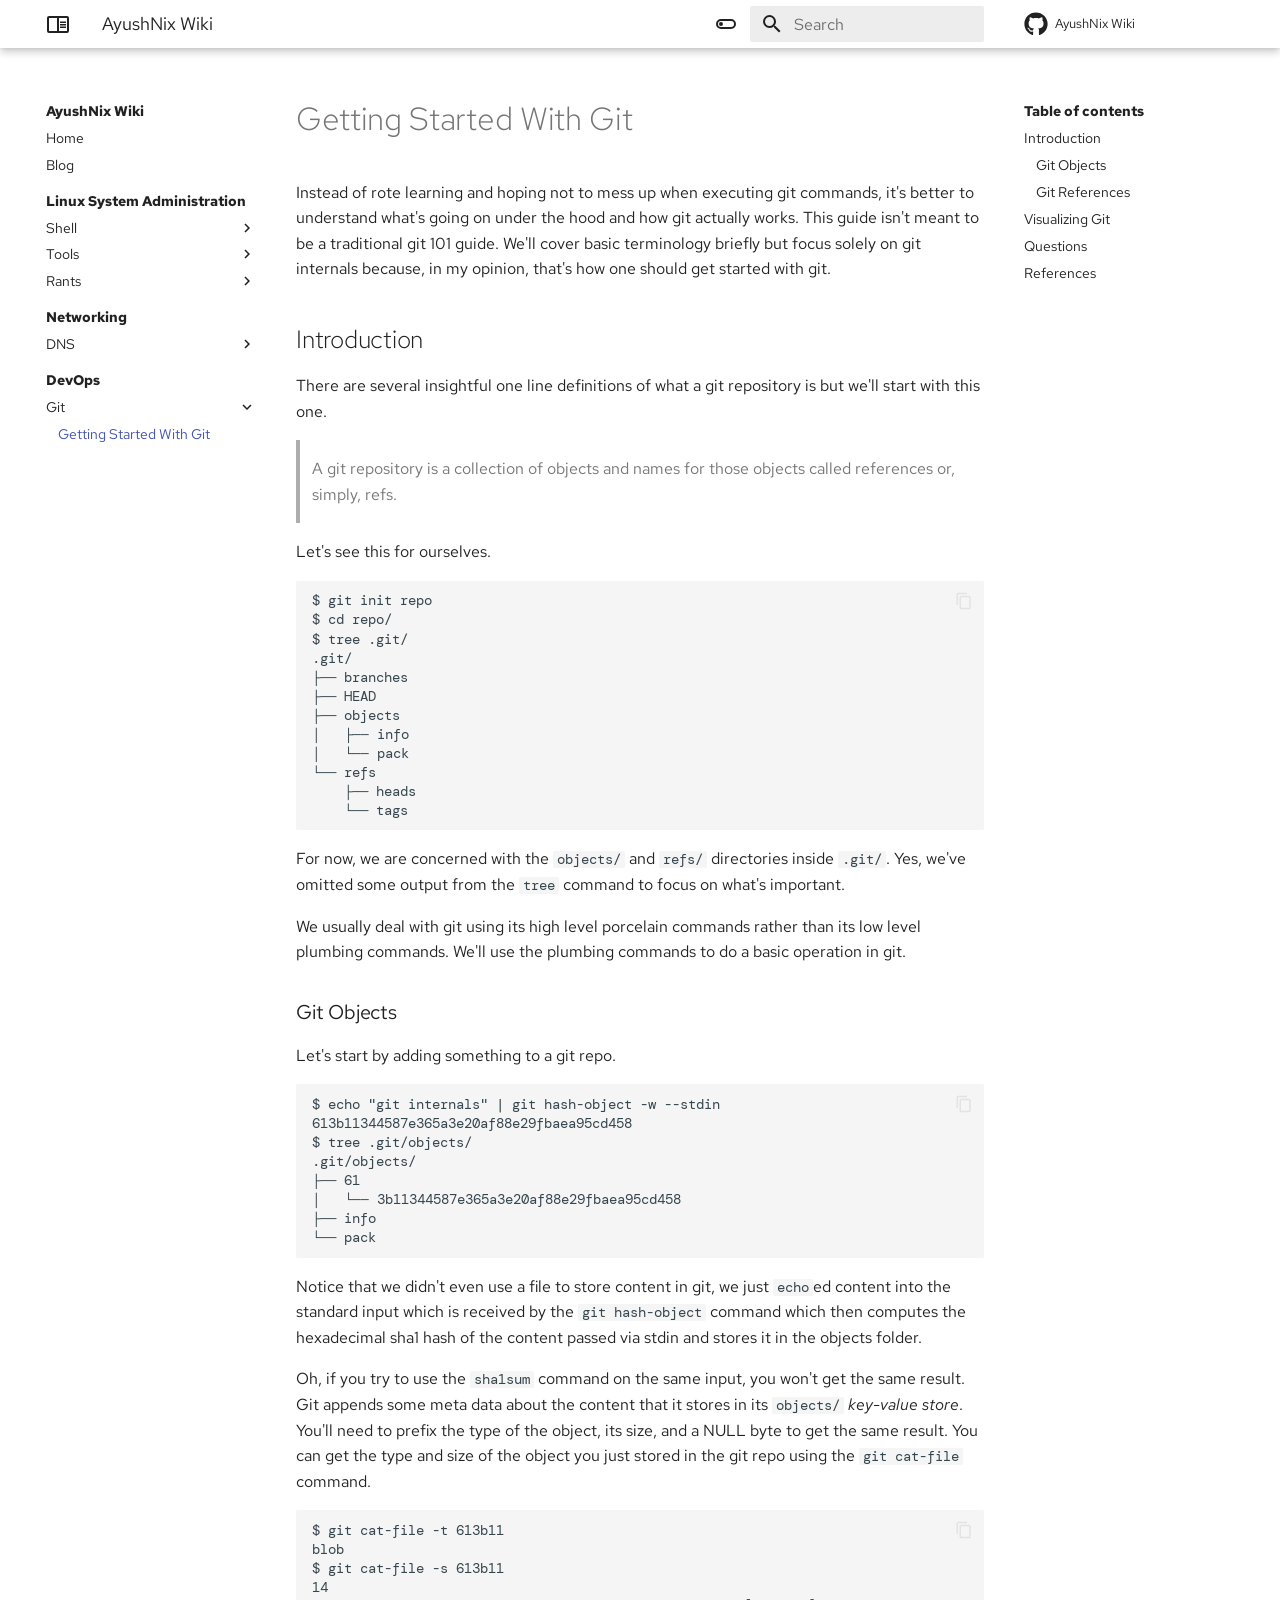
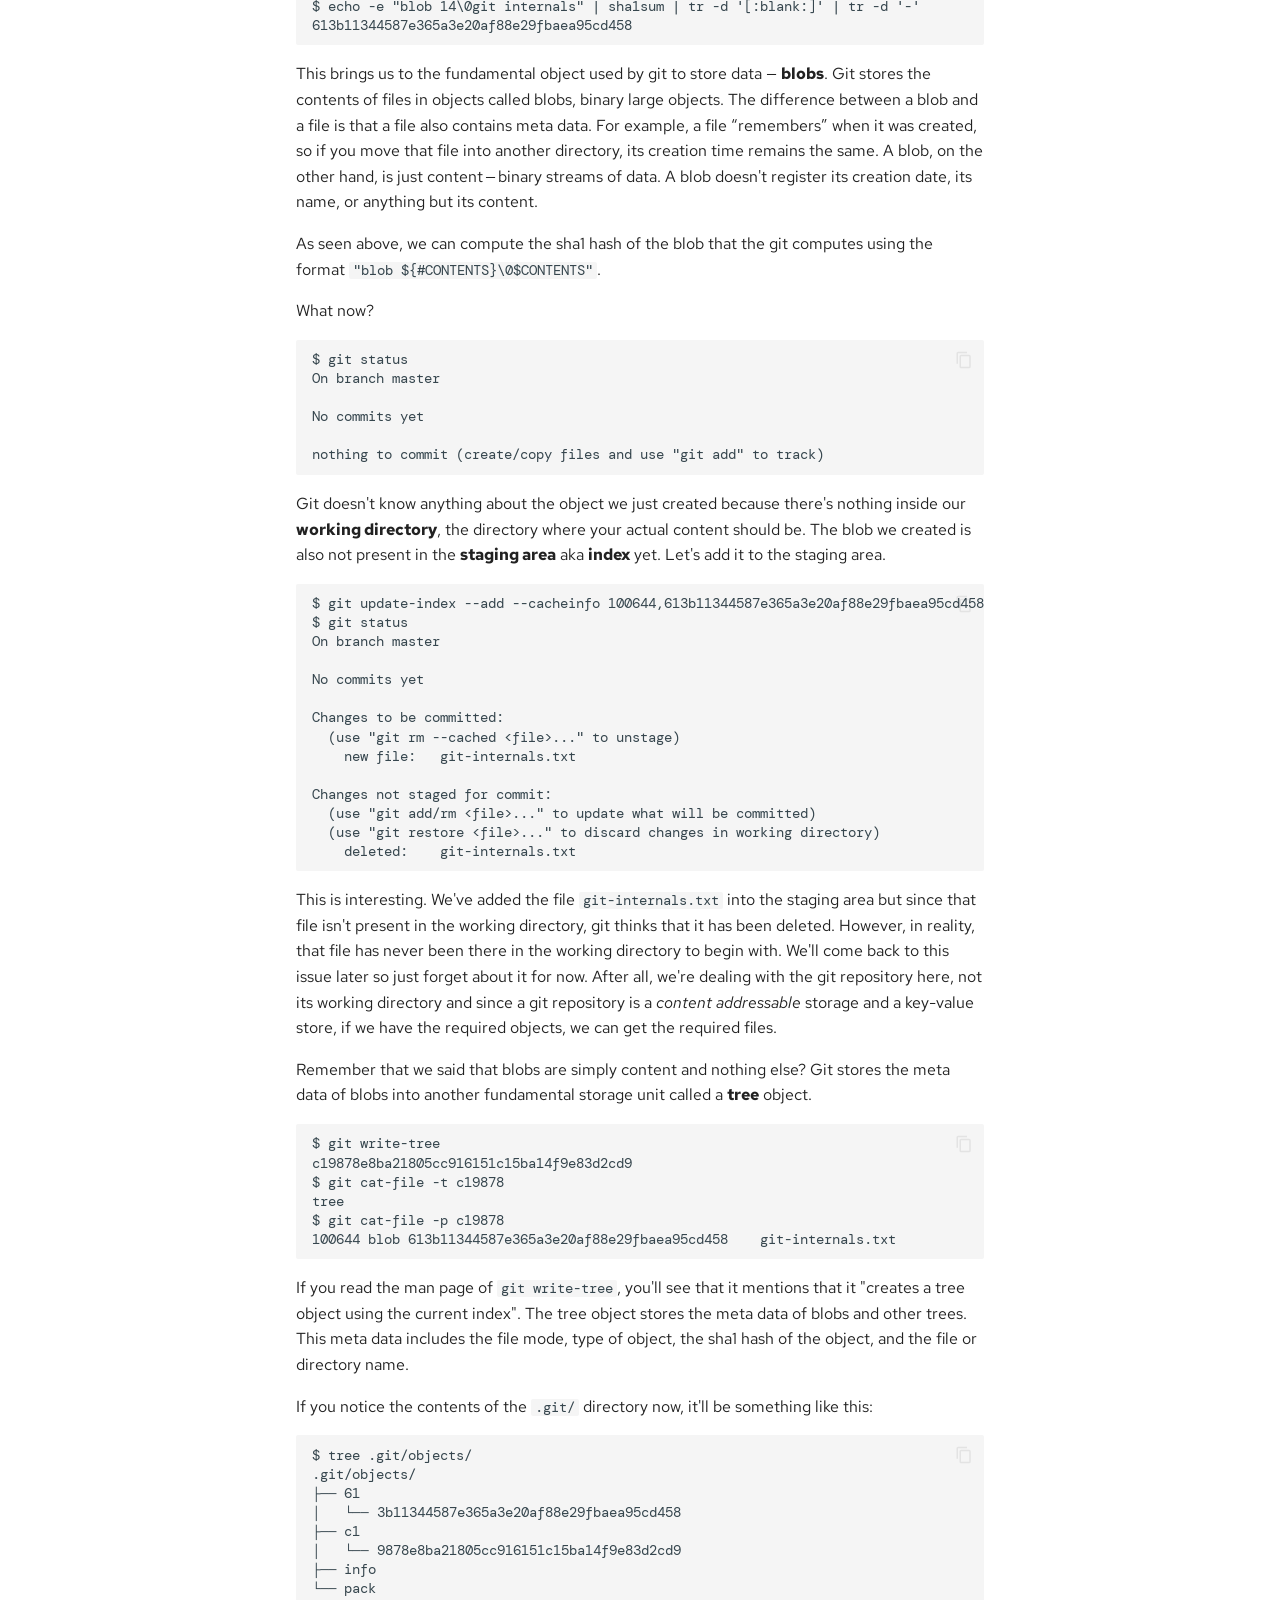
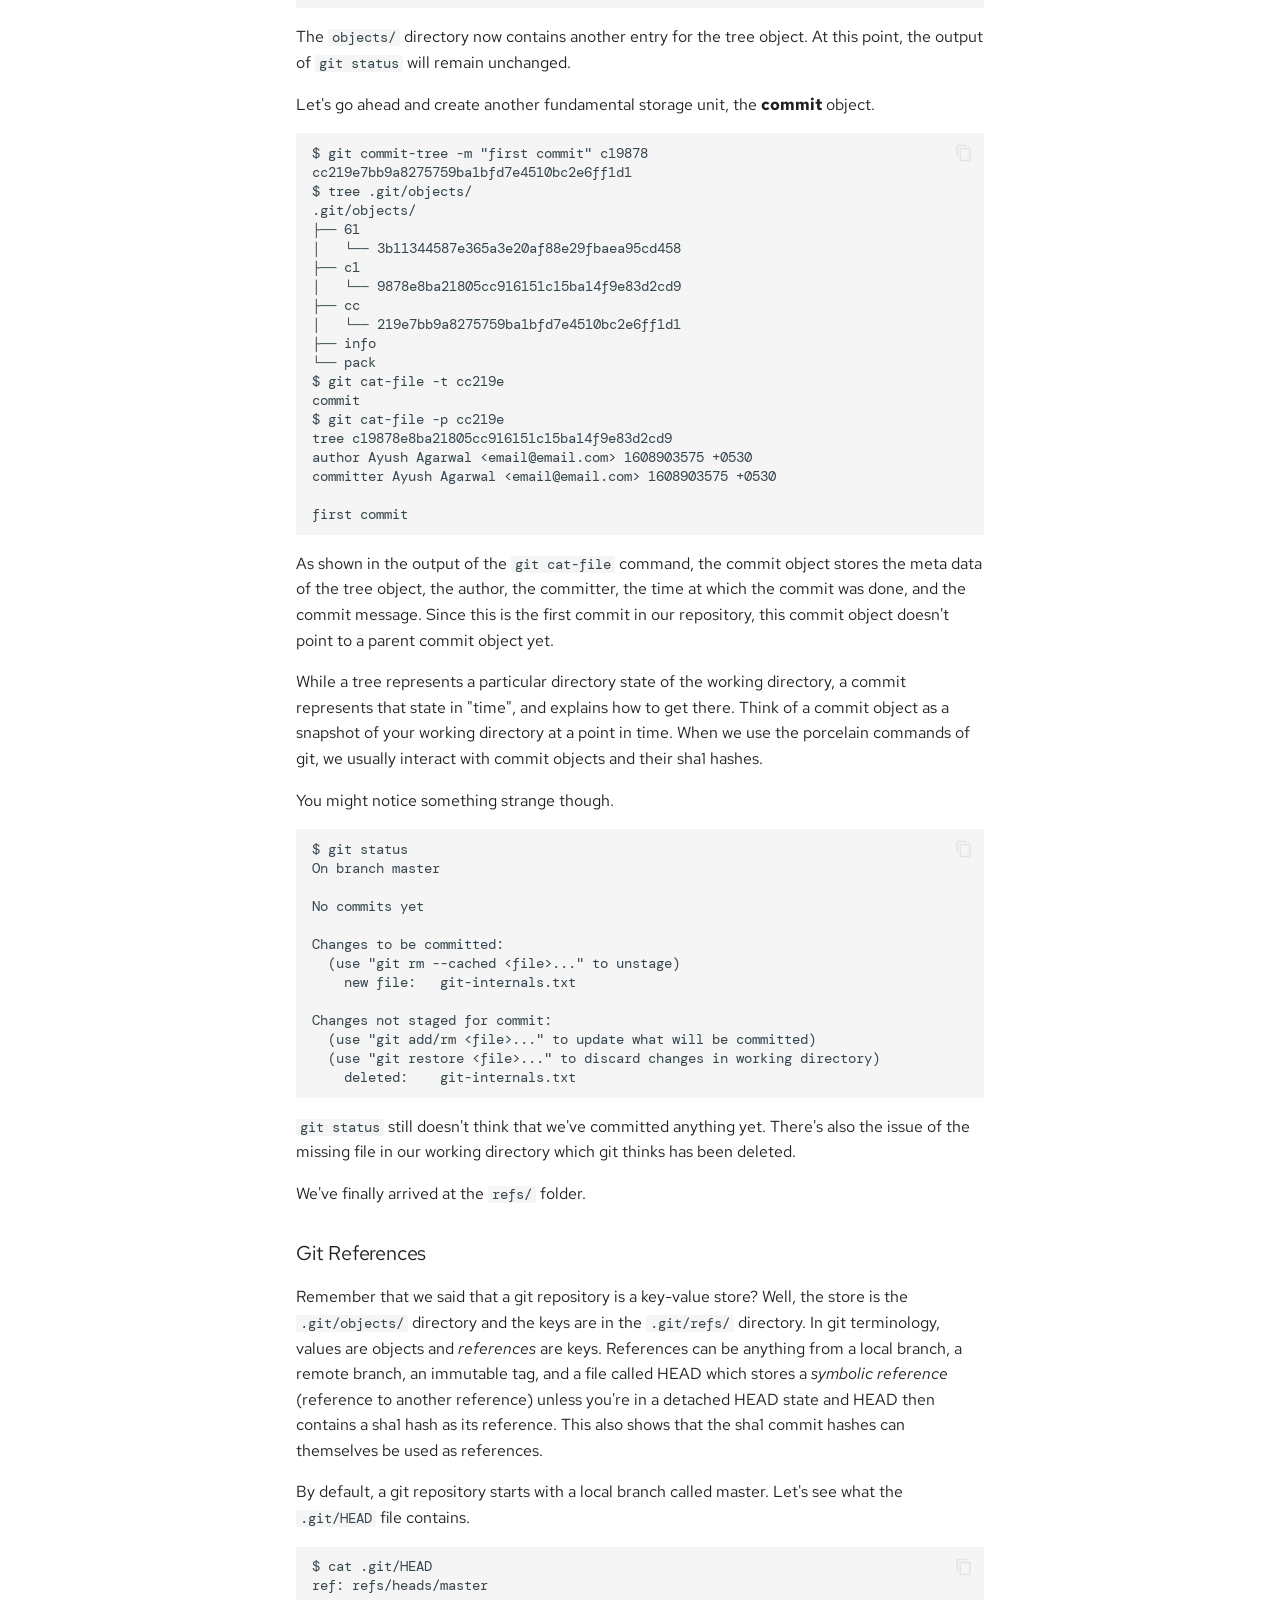
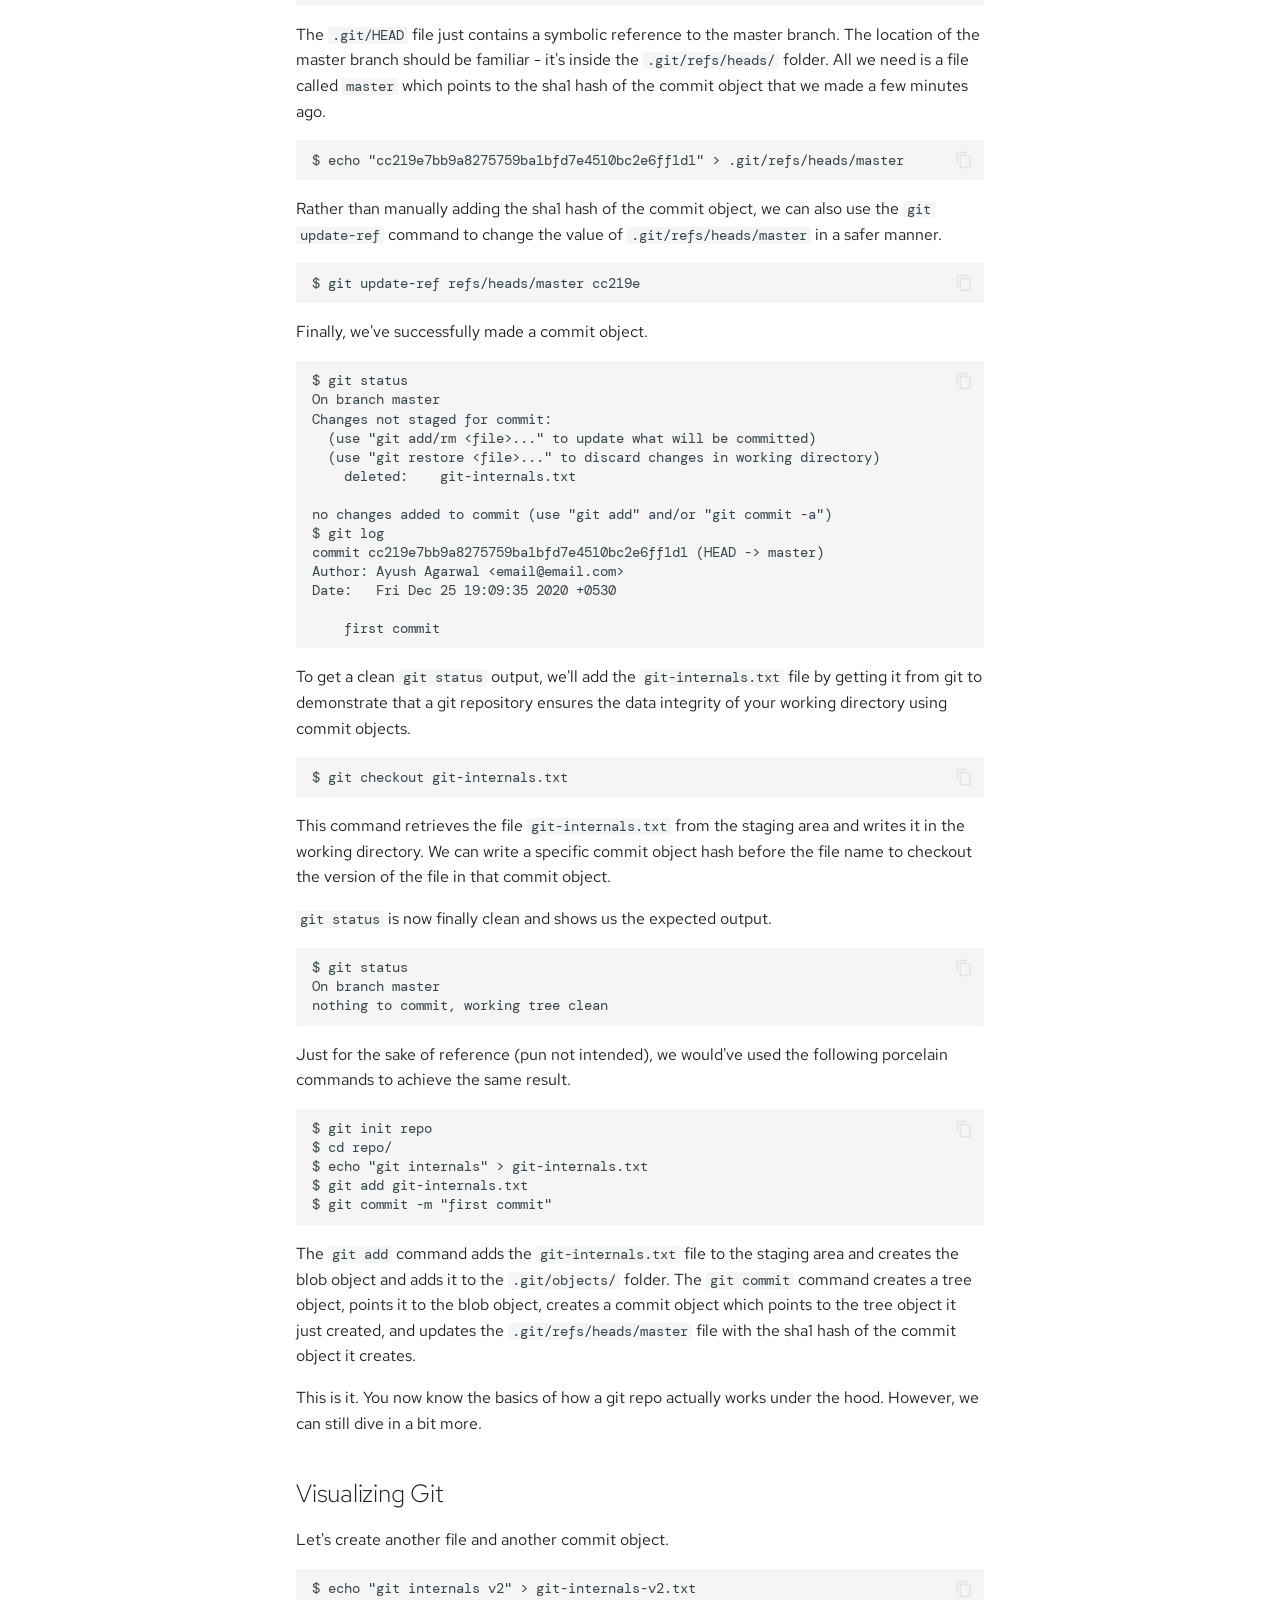
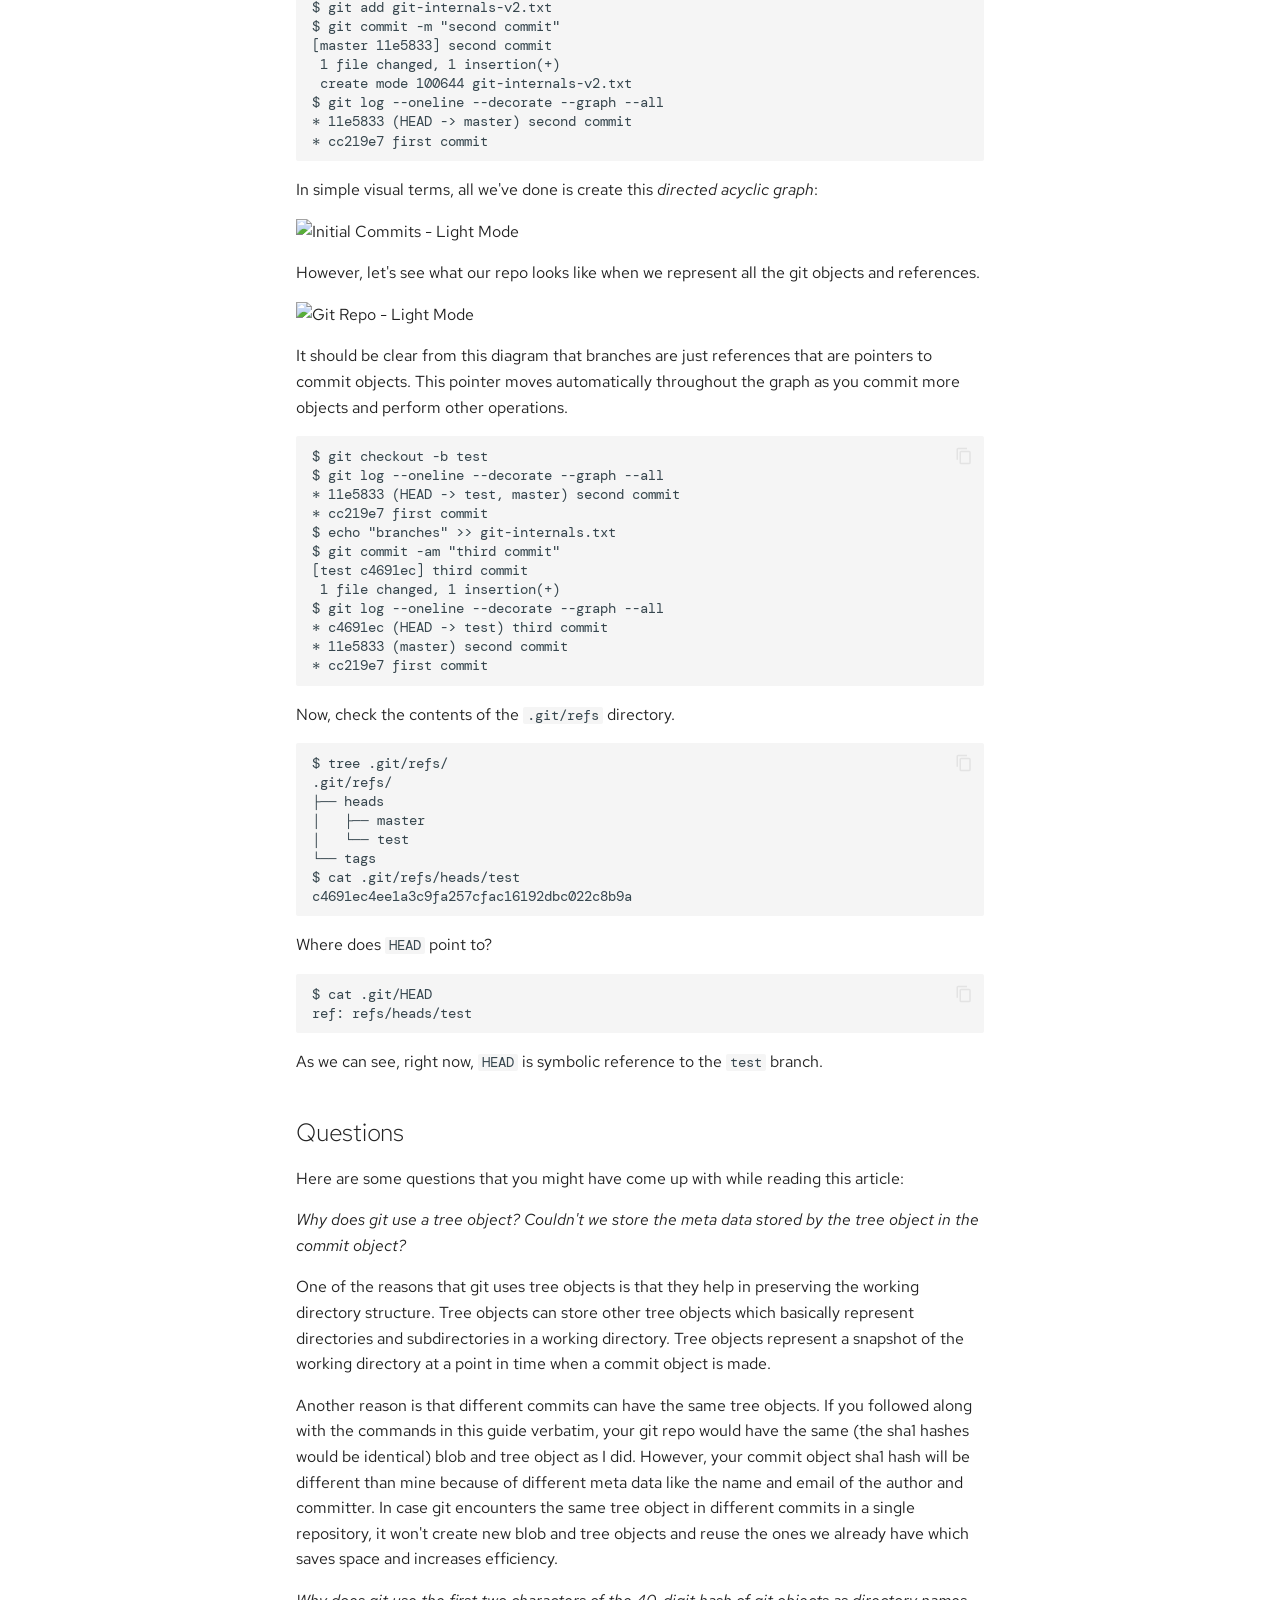
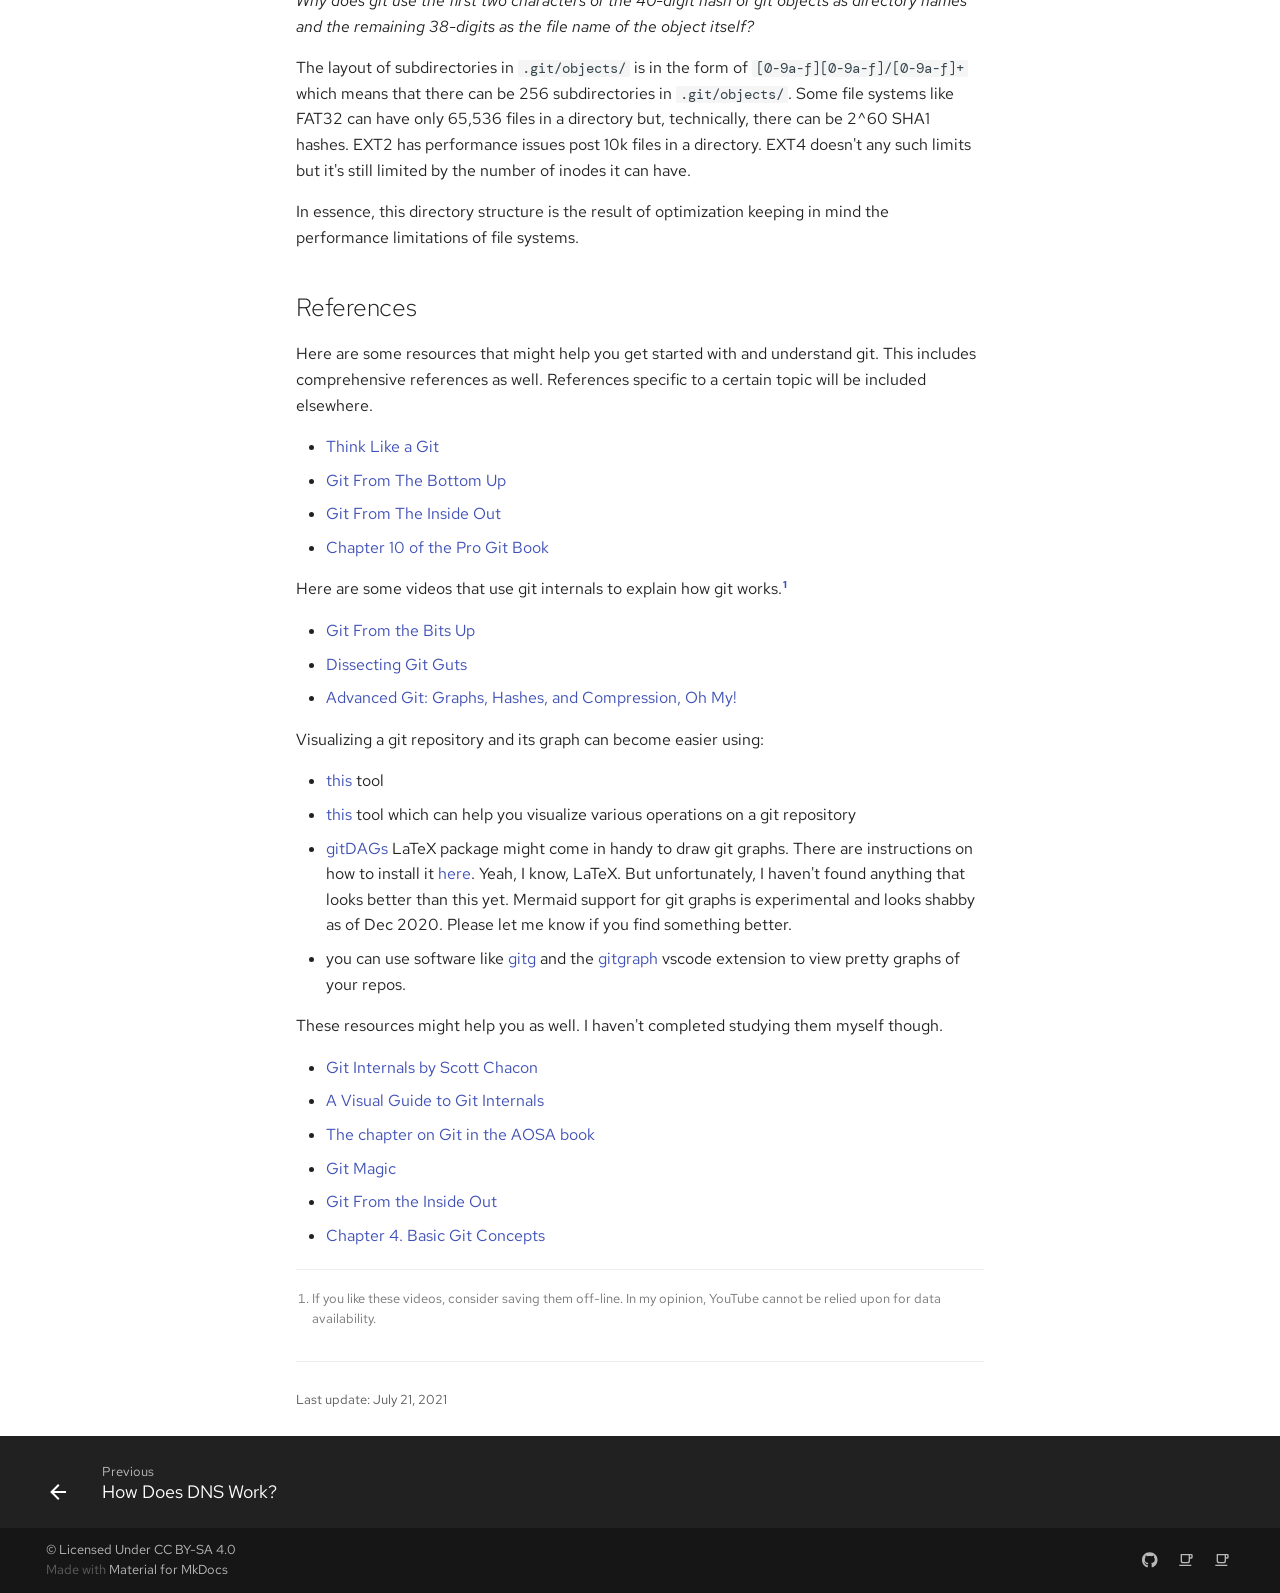
==== devops/git/getting-started-with-git/index.html @ 5f62cef4 "Deployed 8c1492b with MkDocs version: 1.2.2" ====
<!doctype html>
<html lang="en" class="no-js">
  <head>
    
      <meta charset="utf-8">
      <meta name="viewport" content="width=device-width,initial-scale=1">
      
        <meta name="description" content="Personal Wiki of Ayush Agarwal">
      
      
      
        <meta name="author" content="Ayush Agarwal">
      
      
        <link rel="canonical" href="https://ayushnix.com/wiki/devops/git/getting-started-with-git/">
      
      <link rel="icon" href="../../../images/book-open-outline.svg">
      <meta name="generator" content="mkdocs-1.2.2, mkdocs-material-7.2.4">
    
    
      
        <title>Getting Started With Git - AyushNix Wiki</title>
      
    
    
      <link rel="stylesheet" href="../../../assets/stylesheets/main.f7f47774.min.css">
      
        
        <link rel="stylesheet" href="../../../assets/stylesheets/palette.3f5d1f46.min.css">
        
      
    
    
    
      
        
        <link rel="preconnect" href="https://fonts.gstatic.com" crossorigin>
        <link rel="stylesheet" href="https://fonts.googleapis.com/css?family=Red+Hat+Text:300,400,400i,700%7CDM+Mono&display=fallback">
        <style>:root{--md-text-font-family:"Red Hat Text";--md-code-font-family:"DM Mono"}</style>
      
    
    
    
      <link rel="stylesheet" href="../../../css/dark-light-image.css">
    
    
      


    
    
  </head>
  
  
    
    
      
    
    
    
    
    <body dir="ltr" data-md-color-scheme="default" data-md-color-primary="white" data-md-color-accent="blue">
  
    
    <script>function __prefix(e){return new URL("../../..",location).pathname+"."+e}function __get(e,t=localStorage){return JSON.parse(t.getItem(__prefix(e)))}</script>
    
      <script>var palette=__get("__palette");if(null!==palette&&"object"==typeof palette.color)for(var key in palette.color)document.body.setAttribute("data-md-color-"+key,palette.color[key])</script>
    
    <input class="md-toggle" data-md-toggle="drawer" type="checkbox" id="__drawer" autocomplete="off">
    <input class="md-toggle" data-md-toggle="search" type="checkbox" id="__search" autocomplete="off">
    <label class="md-overlay" for="__drawer"></label>
    <div data-md-component="skip">
      
        
        <a href="#introduction" class="md-skip">
          Skip to content
        </a>
      
    </div>
    <div data-md-component="announce">
      
    </div>
    
      <header class="md-header" data-md-component="header">
  <nav class="md-header__inner md-grid" aria-label="Header">
    <a href="../../.." title="AyushNix Wiki" class="md-header__button md-logo" aria-label="AyushNix Wiki" data-md-component="logo">
      
  
  <svg xmlns="http://www.w3.org/2000/svg" viewBox="0 0 24 24"><path d="M21 4H3a2 2 0 0 0-2 2v13a2 2 0 0 0 2 2h18a2 2 0 0 0 2-2V6a2 2 0 0 0-2-2M3 19V6h8v13H3m18 0h-8V6h8v13m-7-9.5h6V11h-6V9.5m0 2.5h6v1.5h-6V12m0 2.5h6V16h-6v-1.5z"/></svg>

    </a>
    <label class="md-header__button md-icon" for="__drawer">
      <svg xmlns="http://www.w3.org/2000/svg" viewBox="0 0 24 24"><path d="M3 6h18v2H3V6m0 5h18v2H3v-2m0 5h18v2H3v-2z"/></svg>
    </label>
    <div class="md-header__title" data-md-component="header-title">
      <div class="md-header__ellipsis">
        <div class="md-header__topic">
          <span class="md-ellipsis">
            AyushNix Wiki
          </span>
        </div>
        <div class="md-header__topic" data-md-component="header-topic">
          <span class="md-ellipsis">
            
              Getting Started With Git
            
          </span>
        </div>
      </div>
    </div>
    
      <form class="md-header__option" data-md-component="palette">
        
          
          
          <input class="md-option" data-md-color-media="(prefers-color-scheme: light)" data-md-color-scheme="default" data-md-color-primary="white" data-md-color-accent="blue"  aria-label="Switch to Dark Mode"  type="radio" name="__palette" id="__palette_1">
          
            <label class="md-header__button md-icon" title="Switch to Dark Mode" for="__palette_2" hidden>
              <svg xmlns="http://www.w3.org/2000/svg" viewBox="0 0 24 24"><path d="M7 10a2 2 0 0 1 2 2 2 2 0 0 1-2 2 2 2 0 0 1-2-2 2 2 0 0 1 2-2m10-3a5 5 0 0 1 5 5 5 5 0 0 1-5 5H7a5 5 0 0 1-5-5 5 5 0 0 1 5-5h10M7 9a3 3 0 0 0-3 3 3 3 0 0 0 3 3h10a3 3 0 0 0 3-3 3 3 0 0 0-3-3H7z"/></svg>
            </label>
          
        
          
          
          <input class="md-option" data-md-color-media="(prefers-color-scheme: dark)" data-md-color-scheme="slate" data-md-color-primary="black" data-md-color-accent="blue"  aria-label="Switch to Light Mode"  type="radio" name="__palette" id="__palette_2">
          
            <label class="md-header__button md-icon" title="Switch to Light Mode" for="__palette_1" hidden>
              <svg xmlns="http://www.w3.org/2000/svg" viewBox="0 0 24 24"><path d="M17 7H7a5 5 0 0 0-5 5 5 5 0 0 0 5 5h10a5 5 0 0 0 5-5 5 5 0 0 0-5-5m0 8a3 3 0 0 1-3-3 3 3 0 0 1 3-3 3 3 0 0 1 3 3 3 3 0 0 1-3 3z"/></svg>
            </label>
          
        
      </form>
    
    
    
      <label class="md-header__button md-icon" for="__search">
        <svg xmlns="http://www.w3.org/2000/svg" viewBox="0 0 24 24"><path d="M9.5 3A6.5 6.5 0 0 1 16 9.5c0 1.61-.59 3.09-1.56 4.23l.27.27h.79l5 5-1.5 1.5-5-5v-.79l-.27-.27A6.516 6.516 0 0 1 9.5 16 6.5 6.5 0 0 1 3 9.5 6.5 6.5 0 0 1 9.5 3m0 2C7 5 5 7 5 9.5S7 14 9.5 14 14 12 14 9.5 12 5 9.5 5z"/></svg>
      </label>
      
<div class="md-search" data-md-component="search" role="dialog">
  <label class="md-search__overlay" for="__search"></label>
  <div class="md-search__inner" role="search">
    <form class="md-search__form" name="search">
      <input type="text" class="md-search__input" name="query" aria-label="Search" placeholder="Search" autocapitalize="off" autocorrect="off" autocomplete="off" spellcheck="false" data-md-component="search-query" required>
      <label class="md-search__icon md-icon" for="__search">
        <svg xmlns="http://www.w3.org/2000/svg" viewBox="0 0 24 24"><path d="M9.5 3A6.5 6.5 0 0 1 16 9.5c0 1.61-.59 3.09-1.56 4.23l.27.27h.79l5 5-1.5 1.5-5-5v-.79l-.27-.27A6.516 6.516 0 0 1 9.5 16 6.5 6.5 0 0 1 3 9.5 6.5 6.5 0 0 1 9.5 3m0 2C7 5 5 7 5 9.5S7 14 9.5 14 14 12 14 9.5 12 5 9.5 5z"/></svg>
        <svg xmlns="http://www.w3.org/2000/svg" viewBox="0 0 24 24"><path d="M20 11v2H8l5.5 5.5-1.42 1.42L4.16 12l7.92-7.92L13.5 5.5 8 11h12z"/></svg>
      </label>
      <nav class="md-search__options" aria-label="Search">
        
        <button type="reset" class="md-search__icon md-icon" aria-label="Clear" tabindex="-1">
          <svg xmlns="http://www.w3.org/2000/svg" viewBox="0 0 24 24"><path d="M19 6.41 17.59 5 12 10.59 6.41 5 5 6.41 10.59 12 5 17.59 6.41 19 12 13.41 17.59 19 19 17.59 13.41 12 19 6.41z"/></svg>
        </button>
      </nav>
      
    </form>
    <div class="md-search__output">
      <div class="md-search__scrollwrap" data-md-scrollfix>
        <div class="md-search-result" data-md-component="search-result">
          <div class="md-search-result__meta">
            Initializing search
          </div>
          <ol class="md-search-result__list"></ol>
        </div>
      </div>
    </div>
  </div>
</div>
    
    
      <div class="md-header__source">
        
<a href="https://github.com/ayushnix/wiki" title="Go to repository" class="md-source" data-md-component="source">
  <div class="md-source__icon md-icon">
    
    <svg xmlns="http://www.w3.org/2000/svg" viewBox="0 0 496 512"><path d="M165.9 397.4c0 2-2.3 3.6-5.2 3.6-3.3.3-5.6-1.3-5.6-3.6 0-2 2.3-3.6 5.2-3.6 3-.3 5.6 1.3 5.6 3.6zm-31.1-4.5c-.7 2 1.3 4.3 4.3 4.9 2.6 1 5.6 0 6.2-2s-1.3-4.3-4.3-5.2c-2.6-.7-5.5.3-6.2 2.3zm44.2-1.7c-2.9.7-4.9 2.6-4.6 4.9.3 2 2.9 3.3 5.9 2.6 2.9-.7 4.9-2.6 4.6-4.6-.3-1.9-3-3.2-5.9-2.9zM244.8 8C106.1 8 0 113.3 0 252c0 110.9 69.8 205.8 169.5 239.2 12.8 2.3 17.3-5.6 17.3-12.1 0-6.2-.3-40.4-.3-61.4 0 0-70 15-84.7-29.8 0 0-11.4-29.1-27.8-36.6 0 0-22.9-15.7 1.6-15.4 0 0 24.9 2 38.6 25.8 21.9 38.6 58.6 27.5 72.9 20.9 2.3-16 8.8-27.1 16-33.7-55.9-6.2-112.3-14.3-112.3-110.5 0-27.5 7.6-41.3 23.6-58.9-2.6-6.5-11.1-33.3 2.6-67.9 20.9-6.5 69 27 69 27 20-5.6 41.5-8.5 62.8-8.5s42.8 2.9 62.8 8.5c0 0 48.1-33.6 69-27 13.7 34.7 5.2 61.4 2.6 67.9 16 17.7 25.8 31.5 25.8 58.9 0 96.5-58.9 104.2-114.8 110.5 9.2 7.9 17 22.9 17 46.4 0 33.7-.3 75.4-.3 83.6 0 6.5 4.6 14.4 17.3 12.1C428.2 457.8 496 362.9 496 252 496 113.3 383.5 8 244.8 8zM97.2 352.9c-1.3 1-1 3.3.7 5.2 1.6 1.6 3.9 2.3 5.2 1 1.3-1 1-3.3-.7-5.2-1.6-1.6-3.9-2.3-5.2-1zm-10.8-8.1c-.7 1.3.3 2.9 2.3 3.9 1.6 1 3.6.7 4.3-.7.7-1.3-.3-2.9-2.3-3.9-2-.6-3.6-.3-4.3.7zm32.4 35.6c-1.6 1.3-1 4.3 1.3 6.2 2.3 2.3 5.2 2.6 6.5 1 1.3-1.3.7-4.3-1.3-6.2-2.2-2.3-5.2-2.6-6.5-1zm-11.4-14.7c-1.6 1-1.6 3.6 0 5.9 1.6 2.3 4.3 3.3 5.6 2.3 1.6-1.3 1.6-3.9 0-6.2-1.4-2.3-4-3.3-5.6-2z"/></svg>
  </div>
  <div class="md-source__repository">
    AyushNix Wiki
  </div>
</a>
      </div>
    
  </nav>
</header>
    
    <div class="md-container" data-md-component="container">
      
      
        
      
      <main class="md-main" data-md-component="main">
        <div class="md-main__inner md-grid">
          
            
              
              <div class="md-sidebar md-sidebar--primary" data-md-component="sidebar" data-md-type="navigation" >
                <div class="md-sidebar__scrollwrap">
                  <div class="md-sidebar__inner">
                    


<nav class="md-nav md-nav--primary" aria-label="Navigation" data-md-level="0">
  <label class="md-nav__title" for="__drawer">
    <a href="../../.." title="AyushNix Wiki" class="md-nav__button md-logo" aria-label="AyushNix Wiki" data-md-component="logo">
      
  
  <svg xmlns="http://www.w3.org/2000/svg" viewBox="0 0 24 24"><path d="M21 4H3a2 2 0 0 0-2 2v13a2 2 0 0 0 2 2h18a2 2 0 0 0 2-2V6a2 2 0 0 0-2-2M3 19V6h8v13H3m18 0h-8V6h8v13m-7-9.5h6V11h-6V9.5m0 2.5h6v1.5h-6V12m0 2.5h6V16h-6v-1.5z"/></svg>

    </a>
    AyushNix Wiki
  </label>
  
    <div class="md-nav__source">
      
<a href="https://github.com/ayushnix/wiki" title="Go to repository" class="md-source" data-md-component="source">
  <div class="md-source__icon md-icon">
    
    <svg xmlns="http://www.w3.org/2000/svg" viewBox="0 0 496 512"><path d="M165.9 397.4c0 2-2.3 3.6-5.2 3.6-3.3.3-5.6-1.3-5.6-3.6 0-2 2.3-3.6 5.2-3.6 3-.3 5.6 1.3 5.6 3.6zm-31.1-4.5c-.7 2 1.3 4.3 4.3 4.9 2.6 1 5.6 0 6.2-2s-1.3-4.3-4.3-5.2c-2.6-.7-5.5.3-6.2 2.3zm44.2-1.7c-2.9.7-4.9 2.6-4.6 4.9.3 2 2.9 3.3 5.9 2.6 2.9-.7 4.9-2.6 4.6-4.6-.3-1.9-3-3.2-5.9-2.9zM244.8 8C106.1 8 0 113.3 0 252c0 110.9 69.8 205.8 169.5 239.2 12.8 2.3 17.3-5.6 17.3-12.1 0-6.2-.3-40.4-.3-61.4 0 0-70 15-84.7-29.8 0 0-11.4-29.1-27.8-36.6 0 0-22.9-15.7 1.6-15.4 0 0 24.9 2 38.6 25.8 21.9 38.6 58.6 27.5 72.9 20.9 2.3-16 8.8-27.1 16-33.7-55.9-6.2-112.3-14.3-112.3-110.5 0-27.5 7.6-41.3 23.6-58.9-2.6-6.5-11.1-33.3 2.6-67.9 20.9-6.5 69 27 69 27 20-5.6 41.5-8.5 62.8-8.5s42.8 2.9 62.8 8.5c0 0 48.1-33.6 69-27 13.7 34.7 5.2 61.4 2.6 67.9 16 17.7 25.8 31.5 25.8 58.9 0 96.5-58.9 104.2-114.8 110.5 9.2 7.9 17 22.9 17 46.4 0 33.7-.3 75.4-.3 83.6 0 6.5 4.6 14.4 17.3 12.1C428.2 457.8 496 362.9 496 252 496 113.3 383.5 8 244.8 8zM97.2 352.9c-1.3 1-1 3.3.7 5.2 1.6 1.6 3.9 2.3 5.2 1 1.3-1 1-3.3-.7-5.2-1.6-1.6-3.9-2.3-5.2-1zm-10.8-8.1c-.7 1.3.3 2.9 2.3 3.9 1.6 1 3.6.7 4.3-.7.7-1.3-.3-2.9-2.3-3.9-2-.6-3.6-.3-4.3.7zm32.4 35.6c-1.6 1.3-1 4.3 1.3 6.2 2.3 2.3 5.2 2.6 6.5 1 1.3-1.3.7-4.3-1.3-6.2-2.2-2.3-5.2-2.6-6.5-1zm-11.4-14.7c-1.6 1-1.6 3.6 0 5.9 1.6 2.3 4.3 3.3 5.6 2.3 1.6-1.3 1.6-3.9 0-6.2-1.4-2.3-4-3.3-5.6-2z"/></svg>
  </div>
  <div class="md-source__repository">
    AyushNix Wiki
  </div>
</a>
    </div>
  
  <ul class="md-nav__list" data-md-scrollfix>
    
      
      
      

  
  
  
    <li class="md-nav__item">
      <a href="../../.." class="md-nav__link">
        Home
      </a>
    </li>
  

    
      
      
      

  
  
  
    <li class="md-nav__item">
      <a href="https://ayushnix.com/blog" class="md-nav__link">
        Blog
      </a>
    </li>
  

    
      
      
      

  
  
  
    
      
    
    <li class="md-nav__item md-nav__item--section md-nav__item--nested">
      
      
        <input class="md-nav__toggle md-toggle" data-md-toggle="__nav_3" type="checkbox" id="__nav_3" >
      
      <label class="md-nav__link" for="__nav_3">
        Linux System Administration
        <span class="md-nav__icon md-icon"></span>
      </label>
      <nav class="md-nav" aria-label="Linux System Administration" data-md-level="1">
        <label class="md-nav__title" for="__nav_3">
          <span class="md-nav__icon md-icon"></span>
          Linux System Administration
        </label>
        <ul class="md-nav__list" data-md-scrollfix>
          
            
  
  
  
    
    <li class="md-nav__item md-nav__item--nested">
      
      
        <input class="md-nav__toggle md-toggle" data-md-toggle="__nav_3_1" type="checkbox" id="__nav_3_1" >
      
      <label class="md-nav__link" for="__nav_3_1">
        Shell
        <span class="md-nav__icon md-icon"></span>
      </label>
      <nav class="md-nav" aria-label="Shell" data-md-level="2">
        <label class="md-nav__title" for="__nav_3_1">
          <span class="md-nav__icon md-icon"></span>
          Shell
        </label>
        <ul class="md-nav__list" data-md-scrollfix>
          
            
  
  
  
    <li class="md-nav__item">
      <a href="../../../sysadmin/shell/scripting/" class="md-nav__link">
        Shell Scripting
      </a>
    </li>
  

          
        </ul>
      </nav>
    </li>
  

          
            
  
  
  
    
    <li class="md-nav__item md-nav__item--nested">
      
      
        <input class="md-nav__toggle md-toggle" data-md-toggle="__nav_3_2" type="checkbox" id="__nav_3_2" >
      
      <label class="md-nav__link" for="__nav_3_2">
        Tools
        <span class="md-nav__icon md-icon"></span>
      </label>
      <nav class="md-nav" aria-label="Tools" data-md-level="2">
        <label class="md-nav__title" for="__nav_3_2">
          <span class="md-nav__icon md-icon"></span>
          Tools
        </label>
        <ul class="md-nav__list" data-md-scrollfix>
          
            
  
  
  
    <li class="md-nav__item">
      <a href="../../../sysadmin/tools/tmux/" class="md-nav__link">
        tmux
      </a>
    </li>
  

          
            
  
  
  
    <li class="md-nav__item">
      <a href="../../../sysadmin/tools/oneliners/" class="md-nav__link">
        one liners
      </a>
    </li>
  

          
        </ul>
      </nav>
    </li>
  

          
            
  
  
  
    
    <li class="md-nav__item md-nav__item--nested">
      
      
        <input class="md-nav__toggle md-toggle" data-md-toggle="__nav_3_3" type="checkbox" id="__nav_3_3" >
      
      <label class="md-nav__link" for="__nav_3_3">
        Rants
        <span class="md-nav__icon md-icon"></span>
      </label>
      <nav class="md-nav" aria-label="Rants" data-md-level="2">
        <label class="md-nav__title" for="__nav_3_3">
          <span class="md-nav__icon md-icon"></span>
          Rants
        </label>
        <ul class="md-nav__list" data-md-scrollfix>
          
            
  
  
  
    <li class="md-nav__item">
      <a href="../../../sysadmin/rants/linux/" class="md-nav__link">
        Linux on Desktop is a Shit Show
      </a>
    </li>
  

          
        </ul>
      </nav>
    </li>
  

          
        </ul>
      </nav>
    </li>
  

    
      
      
      

  
  
  
    
      
    
    <li class="md-nav__item md-nav__item--section md-nav__item--nested">
      
      
        <input class="md-nav__toggle md-toggle" data-md-toggle="__nav_4" type="checkbox" id="__nav_4" >
      
      <label class="md-nav__link" for="__nav_4">
        Networking
        <span class="md-nav__icon md-icon"></span>
      </label>
      <nav class="md-nav" aria-label="Networking" data-md-level="1">
        <label class="md-nav__title" for="__nav_4">
          <span class="md-nav__icon md-icon"></span>
          Networking
        </label>
        <ul class="md-nav__list" data-md-scrollfix>
          
            
  
  
  
    
    <li class="md-nav__item md-nav__item--nested">
      
      
        <input class="md-nav__toggle md-toggle" data-md-toggle="__nav_4_1" type="checkbox" id="__nav_4_1" >
      
      <label class="md-nav__link" for="__nav_4_1">
        DNS
        <span class="md-nav__icon md-icon"></span>
      </label>
      <nav class="md-nav" aria-label="DNS" data-md-level="2">
        <label class="md-nav__title" for="__nav_4_1">
          <span class="md-nav__icon md-icon"></span>
          DNS
        </label>
        <ul class="md-nav__list" data-md-scrollfix>
          
            
  
  
  
    <li class="md-nav__item">
      <a href="../../../networking/dns/how-does-dns-work/" class="md-nav__link">
        How Does DNS Work?
      </a>
    </li>
  

          
        </ul>
      </nav>
    </li>
  

          
        </ul>
      </nav>
    </li>
  

    
      
      
      

  
  
    
  
  
    
      
    
    <li class="md-nav__item md-nav__item--active md-nav__item--section md-nav__item--nested">
      
      
        <input class="md-nav__toggle md-toggle" data-md-toggle="__nav_5" type="checkbox" id="__nav_5" checked>
      
      <label class="md-nav__link" for="__nav_5">
        DevOps
        <span class="md-nav__icon md-icon"></span>
      </label>
      <nav class="md-nav" aria-label="DevOps" data-md-level="1">
        <label class="md-nav__title" for="__nav_5">
          <span class="md-nav__icon md-icon"></span>
          DevOps
        </label>
        <ul class="md-nav__list" data-md-scrollfix>
          
            
  
  
    
  
  
    
    <li class="md-nav__item md-nav__item--active md-nav__item--nested">
      
      
        <input class="md-nav__toggle md-toggle" data-md-toggle="__nav_5_1" type="checkbox" id="__nav_5_1" checked>
      
      <label class="md-nav__link" for="__nav_5_1">
        Git
        <span class="md-nav__icon md-icon"></span>
      </label>
      <nav class="md-nav" aria-label="Git" data-md-level="2">
        <label class="md-nav__title" for="__nav_5_1">
          <span class="md-nav__icon md-icon"></span>
          Git
        </label>
        <ul class="md-nav__list" data-md-scrollfix>
          
            
  
  
    
  
  
    <li class="md-nav__item md-nav__item--active">
      
      <input class="md-nav__toggle md-toggle" data-md-toggle="toc" type="checkbox" id="__toc">
      
      
      
        <label class="md-nav__link md-nav__link--active" for="__toc">
          Getting Started With Git
          <span class="md-nav__icon md-icon"></span>
        </label>
      
      <a href="./" class="md-nav__link md-nav__link--active">
        Getting Started With Git
      </a>
      
        
<nav class="md-nav md-nav--secondary" aria-label="Table of contents">
  
  
  
  
    <label class="md-nav__title" for="__toc">
      <span class="md-nav__icon md-icon"></span>
      Table of contents
    </label>
    <ul class="md-nav__list" data-md-component="toc" data-md-scrollfix>
      
        <li class="md-nav__item">
  <a href="#introduction" class="md-nav__link">
    Introduction
  </a>
  
    <nav class="md-nav" aria-label="Introduction">
      <ul class="md-nav__list">
        
          <li class="md-nav__item">
  <a href="#git-objects" class="md-nav__link">
    Git Objects
  </a>
  
</li>
        
          <li class="md-nav__item">
  <a href="#git-references" class="md-nav__link">
    Git References
  </a>
  
</li>
        
      </ul>
    </nav>
  
</li>
      
        <li class="md-nav__item">
  <a href="#visualizing-git" class="md-nav__link">
    Visualizing Git
  </a>
  
</li>
      
        <li class="md-nav__item">
  <a href="#questions" class="md-nav__link">
    Questions
  </a>
  
</li>
      
        <li class="md-nav__item">
  <a href="#references" class="md-nav__link">
    References
  </a>
  
</li>
      
    </ul>
  
</nav>
      
    </li>
  

          
        </ul>
      </nav>
    </li>
  

          
        </ul>
      </nav>
    </li>
  

    
  </ul>
</nav>
                  </div>
                </div>
              </div>
            
            
              
              <div class="md-sidebar md-sidebar--secondary" data-md-component="sidebar" data-md-type="toc" >
                <div class="md-sidebar__scrollwrap">
                  <div class="md-sidebar__inner">
                    
<nav class="md-nav md-nav--secondary" aria-label="Table of contents">
  
  
  
  
    <label class="md-nav__title" for="__toc">
      <span class="md-nav__icon md-icon"></span>
      Table of contents
    </label>
    <ul class="md-nav__list" data-md-component="toc" data-md-scrollfix>
      
        <li class="md-nav__item">
  <a href="#introduction" class="md-nav__link">
    Introduction
  </a>
  
    <nav class="md-nav" aria-label="Introduction">
      <ul class="md-nav__list">
        
          <li class="md-nav__item">
  <a href="#git-objects" class="md-nav__link">
    Git Objects
  </a>
  
</li>
        
          <li class="md-nav__item">
  <a href="#git-references" class="md-nav__link">
    Git References
  </a>
  
</li>
        
      </ul>
    </nav>
  
</li>
      
        <li class="md-nav__item">
  <a href="#visualizing-git" class="md-nav__link">
    Visualizing Git
  </a>
  
</li>
      
        <li class="md-nav__item">
  <a href="#questions" class="md-nav__link">
    Questions
  </a>
  
</li>
      
        <li class="md-nav__item">
  <a href="#references" class="md-nav__link">
    References
  </a>
  
</li>
      
    </ul>
  
</nav>
                  </div>
                </div>
              </div>
            
          
          <div class="md-content" data-md-component="content">
            <article class="md-content__inner md-typeset">
              
                
                
                  <h1>Getting Started With Git</h1>
                
                <p>Instead of rote learning and hoping not to mess up when executing git commands, it's better to
understand what's going on under the hood and how git actually works. This guide isn't meant to be a
traditional git 101 guide. We'll cover basic terminology briefly but focus solely on git internals
because, in my opinion, that's how one should get started with git.</p>
<h2 id="introduction">Introduction<a class="headerlink" href="#introduction" title="Permanent link">#</a></h2>
<p>There are several insightful one line definitions of what a git repository is but we'll start with
this one.</p>
<blockquote>
<p>A git repository is a collection of objects and names for those objects called references or,
simply, refs.</p>
</blockquote>
<p>Let's see this for ourselves.</p>
<div class="highlight"><pre><span></span><code>$ git init repo
$ cd repo/
$ tree .git/
.git/
├── branches
├── HEAD
├── objects
│   ├── info
│   └── pack
└── refs
    ├── heads
    └── tags
</code></pre></div>
<p>For now, we are concerned with the <code>objects/</code> and <code>refs/</code> directories inside <code>.git/</code>. Yes, we've
omitted some output from the <code>tree</code> command to focus on what's important.</p>
<p>We usually deal with git using its high level porcelain commands rather than its low level plumbing
commands. We'll use the plumbing commands to do a basic operation in git.</p>
<h3 id="git-objects">Git Objects<a class="headerlink" href="#git-objects" title="Permanent link">#</a></h3>
<p>Let's start by adding something to a git repo.</p>
<div class="highlight"><pre><span></span><code>$ echo &quot;git internals&quot; | git hash-object -w --stdin
613b11344587e365a3e20af88e29fbaea95cd458
$ tree .git/objects/
.git/objects/
├── 61
│   └── 3b11344587e365a3e20af88e29fbaea95cd458
├── info
└── pack
</code></pre></div>
<p>Notice that we didn't even use a file to store content in git, we just <code>echo</code>ed content into the
standard input which is received by the <code>git hash-object</code> command which then computes the
hexadecimal sha1 hash of the content passed via stdin and stores it in the objects folder.</p>
<p>Oh, if you try to use the <code>sha1sum</code> command on the same input, you won't get the same result. Git
appends some meta data about the content that it stores in its <code>objects/</code> <em>key-value store</em>. You'll
need to prefix the type of the object, its size, and a NULL byte to get the same result. You can get
the type and size of the object you just stored in the git repo using the <code>git cat-file</code> command.</p>
<div class="highlight"><pre><span></span><code>$ git cat-file -t 613b11
blob
$ git cat-file -s 613b11
14
$ echo -e &quot;blob 14\0git internals&quot; | sha1sum | tr -d &#39;[:blank:]&#39; | tr -d &#39;-&#39;
613b11344587e365a3e20af88e29fbaea95cd458
</code></pre></div>
<p>This brings us to the fundamental object used by git to store data — <strong>blobs</strong>.  Git stores the
contents of files in objects called blobs, binary large objects.  The difference between a blob and
a file is that a file also contains meta data.  For example, a file “remembers” when it was created,
so if you move that file into another directory, its creation time remains the same. A blob, on the
other hand, is just content — binary streams of data. A blob doesn't register its creation date, its
name, or anything but its content.</p>
<p>As seen above, we can compute the sha1 hash of the blob that the git computes using the format
<code>"blob ${#CONTENTS}\0$CONTENTS"</code>.</p>
<p>What now?</p>
<div class="highlight"><pre><span></span><code>$ git status
On branch master

No commits yet

nothing to commit (create/copy files and use &quot;git add&quot; to track)
</code></pre></div>
<p>Git doesn't know anything about the object we just created because there's nothing inside our
<strong>working directory</strong>, the directory where your actual content should be. The blob we created is
also not present in the <strong>staging area</strong> aka <strong>index</strong> yet. Let's add it to the staging area.</p>
<div class="highlight"><pre><span></span><code>$ git update-index --add --cacheinfo 100644,613b11344587e365a3e20af88e29fbaea95cd458,git-internals.txt
$ git status
On branch master

No commits yet

Changes to be committed:
  (use &quot;git rm --cached &lt;file&gt;...&quot; to unstage)
    new file:   git-internals.txt

Changes not staged for commit:
  (use &quot;git add/rm &lt;file&gt;...&quot; to update what will be committed)
  (use &quot;git restore &lt;file&gt;...&quot; to discard changes in working directory)
    deleted:    git-internals.txt
</code></pre></div>
<p>This is interesting. We've added the file <code>git-internals.txt</code> into the staging area but since that
file isn't present in the working directory, git thinks that it has been deleted. However, in
reality, that file has never been there in the working directory to begin with. We'll come back to
this issue later so just forget about it for now. After all, we're dealing with the git repository
here, not its working directory and since a git repository is a <em>content addressable</em> storage and a
key-value store, if we have the required objects, we can get the required files.</p>
<p>Remember that we said that blobs are simply content and nothing else? Git stores the meta data of
blobs into another fundamental storage unit called a <strong>tree</strong> object.</p>
<div class="highlight"><pre><span></span><code>$ git write-tree
c19878e8ba21805cc916151c15ba14f9e83d2cd9
$ git cat-file -t c19878
tree
$ git cat-file -p c19878
100644 blob 613b11344587e365a3e20af88e29fbaea95cd458    git-internals.txt
</code></pre></div>
<p>If you read the man page of <code>git write-tree</code>, you'll see that it mentions that it "creates a tree
object using the current index". The tree object stores the meta data of blobs and other trees. This
meta data includes the file mode, type of object, the sha1 hash of the object, and the file or
directory name.</p>
<p>If you notice the contents of the <code>.git/</code> directory now, it'll be something like this:</p>
<div class="highlight"><pre><span></span><code>$ tree .git/objects/
.git/objects/
├── 61
│   └── 3b11344587e365a3e20af88e29fbaea95cd458
├── c1
│   └── 9878e8ba21805cc916151c15ba14f9e83d2cd9
├── info
└── pack
</code></pre></div>
<p>The <code>objects/</code> directory now contains another entry for the tree object. At this point, the output
of <code>git status</code> will remain unchanged.</p>
<p>Let's go ahead and create another fundamental storage unit, the <strong>commit</strong> object.</p>
<div class="highlight"><pre><span></span><code>$ git commit-tree -m &quot;first commit&quot; c19878
cc219e7bb9a8275759ba1bfd7e4510bc2e6ff1d1
$ tree .git/objects/
.git/objects/
├── 61
│   └── 3b11344587e365a3e20af88e29fbaea95cd458
├── c1
│   └── 9878e8ba21805cc916151c15ba14f9e83d2cd9
├── cc
│   └── 219e7bb9a8275759ba1bfd7e4510bc2e6ff1d1
├── info
└── pack
$ git cat-file -t cc219e
commit
$ git cat-file -p cc219e
tree c19878e8ba21805cc916151c15ba14f9e83d2cd9
author Ayush Agarwal &lt;email@email.com&gt; 1608903575 +0530
committer Ayush Agarwal &lt;email@email.com&gt; 1608903575 +0530

first commit
</code></pre></div>
<p>As shown in the output of the <code>git cat-file</code> command, the commit object stores the meta data of the
tree object, the author, the committer, the time at which the commit was done, and the commit
message. Since this is the first commit in our repository, this commit object doesn't point to a
parent commit object yet.</p>
<p>While a tree represents a particular directory state of the working directory, a commit represents
that state in "time", and explains how to get there. Think of a commit object as a snapshot of your
working directory at a point in time.  When we use the porcelain commands of git, we usually
interact with commit objects and their sha1 hashes.</p>
<p>You might notice something strange though.</p>
<div class="highlight"><pre><span></span><code>$ git status
On branch master

No commits yet

Changes to be committed:
  (use &quot;git rm --cached &lt;file&gt;...&quot; to unstage)
    new file:   git-internals.txt

Changes not staged for commit:
  (use &quot;git add/rm &lt;file&gt;...&quot; to update what will be committed)
  (use &quot;git restore &lt;file&gt;...&quot; to discard changes in working directory)
    deleted:    git-internals.txt
</code></pre></div>
<p><code>git status</code> still doesn't think that we've committed anything yet. There's also the issue of the
missing file in our working directory which git thinks has been deleted.</p>
<p>We've finally arrived at the <code>refs/</code> folder.</p>
<h3 id="git-references">Git References<a class="headerlink" href="#git-references" title="Permanent link">#</a></h3>
<p>Remember that we said that a git repository is a key-value store? Well, the store is the
<code>.git/objects/</code> directory and the keys are in the <code>.git/refs/</code> directory. In git terminology, values
are objects and <em>references</em> are keys.  References can be anything from a local branch, a remote
branch, an immutable tag, and a file called HEAD which stores a <em>symbolic reference</em> (reference to
another reference) unless you're in a detached HEAD state and HEAD then contains a sha1 hash as its
reference. This also shows that the sha1 commit hashes can themselves be used as references.</p>
<p>By default, a git repository starts with a local branch called master. Let's see what the
<code>.git/HEAD</code> file contains.</p>
<div class="highlight"><pre><span></span><code>$ cat .git/HEAD
ref: refs/heads/master
</code></pre></div>
<p>The <code>.git/HEAD</code> file just contains a symbolic reference to the master branch.  The location of the
master branch should be familiar - it's inside the <code>.git/refs/heads/</code> folder. All we need is a file
called <code>master</code> which points to the sha1 hash of the commit object that we made a few minutes ago.</p>
<div class="highlight"><pre><span></span><code>$ echo &quot;cc219e7bb9a8275759ba1bfd7e4510bc2e6ff1d1&quot; &gt; .git/refs/heads/master
</code></pre></div>
<p>Rather than manually adding the sha1 hash of the commit object, we can also use the <code>git update-ref</code>
command to change the value of <code>.git/refs/heads/master</code> in a safer manner.</p>
<div class="highlight"><pre><span></span><code>$ git update-ref refs/heads/master cc219e
</code></pre></div>
<p>Finally, we've successfully made a commit object.</p>
<div class="highlight"><pre><span></span><code>$ git status
On branch master
Changes not staged for commit:
  (use &quot;git add/rm &lt;file&gt;...&quot; to update what will be committed)
  (use &quot;git restore &lt;file&gt;...&quot; to discard changes in working directory)
    deleted:    git-internals.txt

no changes added to commit (use &quot;git add&quot; and/or &quot;git commit -a&quot;)
$ git log
commit cc219e7bb9a8275759ba1bfd7e4510bc2e6ff1d1 (HEAD -&gt; master)
Author: Ayush Agarwal &lt;email@email.com&gt;
Date:   Fri Dec 25 19:09:35 2020 +0530

    first commit
</code></pre></div>
<p>To get a clean <code>git status</code> output, we'll add the <code>git-internals.txt</code> file by getting it from git to
demonstrate that a git repository ensures the data integrity of your working directory using commit
objects.</p>
<div class="highlight"><pre><span></span><code>$ git checkout git-internals.txt
</code></pre></div>
<p>This command retrieves the file <code>git-internals.txt</code> from the staging area and writes it in the
working directory. We can write a specific commit object hash before the file name to checkout the
version of the file in that commit object.</p>
<p><code>git status</code> is now finally clean and shows us the expected output.</p>
<div class="highlight"><pre><span></span><code>$ git status
On branch master
nothing to commit, working tree clean
</code></pre></div>
<p>Just for the sake of reference (pun not intended), we would've used the following porcelain commands
to achieve the same result.</p>
<div class="highlight"><pre><span></span><code>$ git init repo
$ cd repo/
$ echo &quot;git internals&quot; &gt; git-internals.txt
$ git add git-internals.txt
$ git commit -m &quot;first commit&quot;
</code></pre></div>
<p>The <code>git add</code> command adds the <code>git-internals.txt</code> file to the staging area and creates the blob
object and adds it to the <code>.git/objects/</code> folder. The <code>git commit</code> command creates a tree object,
points it to the blob object, creates a commit object which points to the tree object it just
created, and updates the <code>.git/refs/heads/master</code> file with the sha1 hash of the commit object it
creates.</p>
<p>This is it. You now know the basics of how a git repo actually works under the hood. However, we can
still dive in a bit more.</p>
<h2 id="visualizing-git">Visualizing Git<a class="headerlink" href="#visualizing-git" title="Permanent link">#</a></h2>
<p>Let's create another file and another commit object.</p>
<div class="highlight"><pre><span></span><code>$ echo &quot;git internals v2&quot; &gt; git-internals-v2.txt
$ git add git-internals-v2.txt
$ git commit -m &quot;second commit&quot;
[master 11e5833] second commit
 1 file changed, 1 insertion(+)
 create mode 100644 git-internals-v2.txt
$ git log --oneline --decorate --graph --all
* 11e5833 (HEAD -&gt; master) second commit
* cc219e7 first commit
</code></pre></div>
<p>In simple visual terms, all we've done is create this <em>directed acyclic graph</em>:</p>
<p><img alt="Initial Commits - Dark Mode" class="dark-mode-img" src="/wiki/images/initial-commits-2x-dark.webp" />
<img alt="Initial Commits - Light Mode" class="light-mode-img" src="/wiki/images/initial-commits-2x-light.webp" /></p>
<p>However, let's see what our repo looks like when we represent all the git objects and references.</p>
<p><img alt="Git Repo - Dark Mode" class="dark-mode-img" src="/wiki/images/git-repo-2x-dark.webp" />
<img alt="Git Repo - Light Mode" class="light-mode-img" src="/wiki/images/git-repo-2x-light.webp" /></p>
<p>It should be clear from this diagram that branches are just references that are pointers to commit
objects. This pointer moves automatically throughout the graph as you commit more objects and
perform other operations.</p>
<div class="highlight"><pre><span></span><code>$ git checkout -b test
$ git log --oneline --decorate --graph --all
* 11e5833 (HEAD -&gt; test, master) second commit
* cc219e7 first commit
$ echo &quot;branches&quot; &gt;&gt; git-internals.txt
$ git commit -am &quot;third commit&quot;
[test c4691ec] third commit
 1 file changed, 1 insertion(+)
$ git log --oneline --decorate --graph --all
* c4691ec (HEAD -&gt; test) third commit
* 11e5833 (master) second commit
* cc219e7 first commit
</code></pre></div>
<p>Now, check the contents of the <code>.git/refs</code> directory.</p>
<div class="highlight"><pre><span></span><code>$ tree .git/refs/
.git/refs/
├── heads
│   ├── master
│   └── test
└── tags
$ cat .git/refs/heads/test
c4691ec4ee1a3c9fa257cfac16192dbc022c8b9a
</code></pre></div>
<p>Where does <code>HEAD</code> point to?</p>
<div class="highlight"><pre><span></span><code>$ cat .git/HEAD
ref: refs/heads/test
</code></pre></div>
<p>As we can see, right now, <code>HEAD</code> is symbolic reference to the <code>test</code> branch.</p>
<h2 id="questions">Questions<a class="headerlink" href="#questions" title="Permanent link">#</a></h2>
<p>Here are some questions that you might have come up with while reading this article:</p>
<p><em>Why does git use a tree object? Couldn't we store the meta data stored by the tree object in the
commit object?</em></p>
<p>One of the reasons that git uses tree objects is that they help in preserving the working directory
structure. Tree objects can store other tree objects which basically represent directories and
subdirectories in a working directory. Tree objects represent a snapshot of the working directory at
a point in time when a commit object is made.</p>
<p>Another reason is that different commits can have the same tree objects. If you followed along with
the commands in this guide verbatim, your git repo would have the same (the sha1 hashes would be
identical) blob and tree object as I did. However, your commit object sha1 hash will be different
than mine because of different meta data like the name and email of the author and committer. In
case git encounters the same tree object in different commits in a single repository, it won't
create new blob and tree objects and reuse the ones we already have which saves space and increases
efficiency.</p>
<p><em>Why does git use the first two characters of the 40-digit hash of git objects as directory names and
the remaining 38-digits as the file name of the object itself?</em></p>
<p>The layout of subdirectories in <code>.git/objects/</code> is in the form of <code>[0-9a-f][0-9a-f]/[0-9a-f]+</code> which
means that there can be 256 subdirectories in <code>.git/objects/</code>. Some file systems like FAT32 can have
only 65,536 files in a directory but, technically, there can be 2^60 SHA1 hashes. EXT2 has
performance issues post 10k files in a directory. EXT4 doesn't any such limits but it's still
limited by the number of inodes it can have.</p>
<p>In essence, this directory structure is the result of optimization keeping in mind the performance
limitations of file systems.</p>
<h2 id="references">References<a class="headerlink" href="#references" title="Permanent link">#</a></h2>
<p>Here are some resources that might help you get started with and understand git. This includes
comprehensive references as well. References specific to a certain topic will be included elsewhere.</p>
<ul>
<li><a href="http://think-like-a-git.net/">Think Like a Git</a></li>
<li><a href="https://jwiegley.github.io/git-from-the-bottom-up/">Git From The Bottom Up</a></li>
<li><a href="https://codewords.recurse.com/issues/two/git-from-the-inside-out">Git From The Inside Out</a></li>
<li><a href="https://git-scm.com/book/en/v2/Git-Internals-Plumbing-and-Porcelain">Chapter 10 of the Pro Git Book</a></li>
</ul>
<p>Here are some videos that use git internals to explain how git works.<sup id="fnref:1"><a class="footnote-ref" href="#fn:1">1</a></sup></p>
<ul>
<li><a href="https://www.youtube.com/watch?v=MYP56QJpDr4">Git From the Bits Up</a></li>
<li><a href="https://www.youtube.com/watch?v=Y2Msq90ZknI">Dissecting Git Guts</a></li>
<li><a href="https://www.youtube.com/watch?v=ig5E8CcdM9g">Advanced Git: Graphs, Hashes, and Compression, Oh My!</a></li>
</ul>
<p>Visualizing a git repository and its graph can become easier using:</p>
<ul>
<li><a href="https://git-school.github.io/visualizing-git/#free-remote">this</a> tool</li>
<li><a href="https://learngitbranching.js.org/">this</a> tool which can help you visualize
  various operations on a git repository</li>
<li><a href="https://github.com/jubobs/gitdags/">gitDAGs</a> LaTeX package might come in
  handy to draw git graphs. There are instructions on how to install it
  <a href="https://chrisfreeman.github.io/gitdags_install.html">here</a>. Yeah, I know,
  LaTeX. But unfortunately, I haven't found anything that looks better than
  this yet. Mermaid support for git graphs is experimental and looks shabby as
  of Dec 2020. Please let me know if you find something better.</li>
<li>you can use software like <a href="https://gitlab.gnome.org/GNOME/gitg">gitg</a> and the
  <a href="https://marketplace.visualstudio.com/items?itemName=mhutchie.git-graph">gitgraph</a>
  vscode extension to view pretty graphs of your repos.</li>
</ul>
<p>These resources might help you as well. I haven't completed studying them myself though.</p>
<ul>
<li><a href="https://github.com/pluralsight/git-internals-pdf/">Git Internals by Scott Chacon</a></li>
<li><a href="https://www.freecodecamp.org/news/git-internals-objects-branches-create-repo/">A Visual Guide to Git Internals</a></li>
<li><a href="https://www.aosabook.org/en/git.html">The chapter on Git in the AOSA book</a></li>
<li><a href="http://www-cs-students.stanford.edu/~blynn/gitmagic/ch01.html">Git Magic</a></li>
<li><a href="https://maryrosecook.com/blog/post/git-from-the-inside-out">Git From the Inside Out</a></li>
<li><a href="https://www.oreilly.com/library/view/version-control-with/9781449345037/ch04.html">Chapter 4. Basic Git Concepts</a></li>
</ul>
<div class="footnote">
<hr />
<ol>
<li id="fn:1">
<p>If you like these videos, consider saving them off-line. In my opinion, YouTube cannot
be relied upon for data availability.&#160;<a class="footnote-backref" href="#fnref:1" title="Jump back to footnote 1 in the text">&#8617;</a></p>
</li>
</ol>
</div>
                
                  
                    

<hr>
<div class="md-source-date">
  <small>
    
      Last update: <span class="git-revision-date-localized-plugin git-revision-date-localized-plugin-date">July 21, 2021</span>
      
    
  </small>
</div>
                  
                
              
              
                


              
            </article>
          </div>
        </div>
        
      </main>
      
        
<footer class="md-footer">
  
    <nav class="md-footer__inner md-grid" aria-label="Footer">
      
        
        <a href="../../../networking/dns/how-does-dns-work/" class="md-footer__link md-footer__link--prev" aria-label="Previous: How Does DNS Work?" rel="prev">
          <div class="md-footer__button md-icon">
            <svg xmlns="http://www.w3.org/2000/svg" viewBox="0 0 24 24"><path d="M20 11v2H8l5.5 5.5-1.42 1.42L4.16 12l7.92-7.92L13.5 5.5 8 11h12z"/></svg>
          </div>
          <div class="md-footer__title">
            <div class="md-ellipsis">
              <span class="md-footer__direction">
                Previous
              </span>
              How Does DNS Work?
            </div>
          </div>
        </a>
      
      
    </nav>
  
  <div class="md-footer-meta md-typeset">
    <div class="md-footer-meta__inner md-grid">
      <div class="md-footer-copyright">
        
          <div class="md-footer-copyright__highlight">
            &copy; Licensed Under <a href=https://creativecommons.org/licenses/by-sa/4.0/> CC BY-SA 4.0</a>
          </div>
        
        Made with
        <a href="https://squidfunk.github.io/mkdocs-material/" target="_blank" rel="noopener">
          Material for MkDocs
        </a>
        
      </div>
      
  <div class="md-footer-social">
    
      
      
      <a href="https://github.com/ayushnix" target="_blank" rel="noopener" title="Ayush Agarwal on GitHub" class="md-footer-social__link">
        <svg xmlns="http://www.w3.org/2000/svg" viewBox="0 0 496 512"><path d="M165.9 397.4c0 2-2.3 3.6-5.2 3.6-3.3.3-5.6-1.3-5.6-3.6 0-2 2.3-3.6 5.2-3.6 3-.3 5.6 1.3 5.6 3.6zm-31.1-4.5c-.7 2 1.3 4.3 4.3 4.9 2.6 1 5.6 0 6.2-2s-1.3-4.3-4.3-5.2c-2.6-.7-5.5.3-6.2 2.3zm44.2-1.7c-2.9.7-4.9 2.6-4.6 4.9.3 2 2.9 3.3 5.9 2.6 2.9-.7 4.9-2.6 4.6-4.6-.3-1.9-3-3.2-5.9-2.9zM244.8 8C106.1 8 0 113.3 0 252c0 110.9 69.8 205.8 169.5 239.2 12.8 2.3 17.3-5.6 17.3-12.1 0-6.2-.3-40.4-.3-61.4 0 0-70 15-84.7-29.8 0 0-11.4-29.1-27.8-36.6 0 0-22.9-15.7 1.6-15.4 0 0 24.9 2 38.6 25.8 21.9 38.6 58.6 27.5 72.9 20.9 2.3-16 8.8-27.1 16-33.7-55.9-6.2-112.3-14.3-112.3-110.5 0-27.5 7.6-41.3 23.6-58.9-2.6-6.5-11.1-33.3 2.6-67.9 20.9-6.5 69 27 69 27 20-5.6 41.5-8.5 62.8-8.5s42.8 2.9 62.8 8.5c0 0 48.1-33.6 69-27 13.7 34.7 5.2 61.4 2.6 67.9 16 17.7 25.8 31.5 25.8 58.9 0 96.5-58.9 104.2-114.8 110.5 9.2 7.9 17 22.9 17 46.4 0 33.7-.3 75.4-.3 83.6 0 6.5 4.6 14.4 17.3 12.1C428.2 457.8 496 362.9 496 252 496 113.3 383.5 8 244.8 8zM97.2 352.9c-1.3 1-1 3.3.7 5.2 1.6 1.6 3.9 2.3 5.2 1 1.3-1 1-3.3-.7-5.2-1.6-1.6-3.9-2.3-5.2-1zm-10.8-8.1c-.7 1.3.3 2.9 2.3 3.9 1.6 1 3.6.7 4.3-.7.7-1.3-.3-2.9-2.3-3.9-2-.6-3.6-.3-4.3.7zm32.4 35.6c-1.6 1.3-1 4.3 1.3 6.2 2.3 2.3 5.2 2.6 6.5 1 1.3-1.3.7-4.3-1.3-6.2-2.2-2.3-5.2-2.6-6.5-1zm-11.4-14.7c-1.6 1-1.6 3.6 0 5.9 1.6 2.3 4.3 3.3 5.6 2.3 1.6-1.3 1.6-3.9 0-6.2-1.4-2.3-4-3.3-5.6-2z"/></svg>
      </a>
    
      
      
      <a href="https://www.buymeacoffee.com/ayushnix" target="_blank" rel="noopener" title="Buy Me a Coffee on buymeacoffee.com" class="md-footer-social__link">
        <svg xmlns="http://www.w3.org/2000/svg" viewBox="0 0 24 24"><path d="M2 21v-2h18v2H2M20 8V5h-2v3h2m0-5a2 2 0 0 1 2 2v3a2 2 0 0 1-2 2h-2v3a4 4 0 0 1-4 4H8a4 4 0 0 1-4-4V3h16m-4 2H6v8a2 2 0 0 0 2 2h6a2 2 0 0 0 2-2V5z"/></svg>
      </a>
    
      
      
      <a href="https://ko-fi.com/O5O64SQ4C" target="_blank" rel="noopener" title="Buy Me a Coffee on ko-fi.com" class="md-footer-social__link">
        <svg xmlns="http://www.w3.org/2000/svg" viewBox="0 0 24 24"><path d="M2 21v-2h18v2H2M20 8V5h-2v3h2m0-5a2 2 0 0 1 2 2v3a2 2 0 0 1-2 2h-2v3a4 4 0 0 1-4 4H8a4 4 0 0 1-4-4V3h16m-4 2H6v8a2 2 0 0 0 2 2h6a2 2 0 0 0 2-2V5z"/></svg>
      </a>
    
  </div>

    </div>
  </div>
</footer>
      
    </div>
    <div class="md-dialog" data-md-component="dialog">
      <div class="md-dialog__inner md-typeset"></div>
    </div>
    <script id="__config" type="application/json">{"base": "../../..", "features": ["navigation.instant", "navigation.sections", "header.autohide"], "translations": {"clipboard.copy": "Copy to clipboard", "clipboard.copied": "Copied to clipboard", "search.config.lang": "en", "search.config.pipeline": "trimmer, stopWordFilter", "search.config.separator": "[\\s\\-]+", "search.placeholder": "Search", "search.result.placeholder": "Type to start searching", "search.result.none": "No matching documents", "search.result.one": "1 matching document", "search.result.other": "# matching documents", "search.result.more.one": "1 more on this page", "search.result.more.other": "# more on this page", "search.result.term.missing": "Missing", "select.version.title": "Select version"}, "search": "../../../assets/javascripts/workers/search.709b4209.min.js", "version": null}</script>
    
    
      <script src="../../../assets/javascripts/bundle.febc23d1.min.js"></script>
      
    
  </body>
</html>
---- assets/stylesheets/main.f7f47774.min.css ----
@charset "UTF-8";html{-webkit-text-size-adjust:none;-ms-text-size-adjust:none;text-size-adjust:none;box-sizing:border-box}*,:after,:before{box-sizing:inherit}body{margin:0}a,button,input,label{-webkit-tap-highlight-color:transparent}a{color:inherit;text-decoration:none}hr{border:0;box-sizing:content-box;display:block;height:.05rem;overflow:visible;padding:0}small{font-size:80%}sub,sup{line-height:1em}img{border-style:none}table{border-collapse:separate;border-spacing:0}td,th{font-weight:400;vertical-align:top}button{background:transparent;border:0;font-family:inherit;font-size:inherit;margin:0;padding:0}input{border:0;outline:none}:root{--md-default-fg-color:rgba(0,0,0,0.87);--md-default-fg-color--light:rgba(0,0,0,0.54);--md-default-fg-color--lighter:rgba(0,0,0,0.32);--md-default-fg-color--lightest:rgba(0,0,0,0.07);--md-default-bg-color:#fff;--md-default-bg-color--light:hsla(0,0%,100%,0.7);--md-default-bg-color--lighter:hsla(0,0%,100%,0.3);--md-default-bg-color--lightest:hsla(0,0%,100%,0.12);--md-primary-fg-color:#4051b5;--md-primary-fg-color--light:#5d6cc0;--md-primary-fg-color--dark:#303fa1;--md-primary-bg-color:#fff;--md-primary-bg-color--light:hsla(0,0%,100%,0.7);--md-accent-fg-color:#526cfe;--md-accent-fg-color--transparent:rgba(82,108,254,0.1);--md-accent-bg-color:#fff;--md-accent-bg-color--light:hsla(0,0%,100%,0.7)}:root>*{--md-code-fg-color:#36464e;--md-code-bg-color:#f5f5f5;--md-code-hl-color:rgba(255,255,0,0.5);--md-code-hl-number-color:#d52a2a;--md-code-hl-special-color:#db1457;--md-code-hl-function-color:#a846b9;--md-code-hl-constant-color:#6e59d9;--md-code-hl-keyword-color:#3f6ec6;--md-code-hl-string-color:#1c7d4d;--md-code-hl-name-color:var(--md-code-fg-color);--md-code-hl-operator-color:var(--md-default-fg-color--light);--md-code-hl-punctuation-color:var(--md-default-fg-color--light);--md-code-hl-comment-color:var(--md-default-fg-color--light);--md-code-hl-generic-color:var(--md-default-fg-color--light);--md-code-hl-variable-color:var(--md-default-fg-color--light);--md-typeset-color:var(--md-default-fg-color);--md-typeset-a-color:var(--md-primary-fg-color);--md-typeset-mark-color:rgba(255,255,0,0.5);--md-typeset-del-color:hsla(6,90%,60%,0.15);--md-typeset-ins-color:rgba(11,213,112,0.15);--md-typeset-kbd-color:#fafafa;--md-typeset-kbd-accent-color:#fff;--md-typeset-kbd-border-color:#b8b8b8;--md-typeset-table-color:rgba(0,0,0,0.12);--md-admonition-fg-color:var(--md-default-fg-color);--md-admonition-bg-color:var(--md-default-bg-color);--md-footer-fg-color:#fff;--md-footer-fg-color--light:hsla(0,0%,100%,0.7);--md-footer-fg-color--lighter:hsla(0,0%,100%,0.3);--md-footer-bg-color:rgba(0,0,0,0.87);--md-footer-bg-color--dark:rgba(0,0,0,0.32)}.md-icon svg{fill:currentColor;display:block;height:1.2rem;width:1.2rem}body{-webkit-font-smoothing:antialiased;-moz-osx-font-smoothing:grayscale}body,input{font-feature-settings:"kern","liga";font-family:var(--md-text-font-family,_),-apple-system,BlinkMacSystemFont,Helvetica,Arial,sans-serif}body,code,input,kbd,pre{color:var(--md-typeset-color)}code,kbd,pre{font-feature-settings:"kern";font-family:var(--md-code-font-family,_),SFMono-Regular,Consolas,Menlo,monospace}:root{--md-typeset-table-sort-icon:url('data:image/svg+xml;charset=utf-8,<svg xmlns="http://www.w3.org/2000/svg" viewBox="0 0 24 24"><path d="m18 21-4-4h3V7h-3l4-4 4 4h-3v10h3M2 19v-2h10v2M2 13v-2h7v2M2 7V5h4v2H2z"/></svg>');--md-typeset-table-sort-icon--asc:url('data:image/svg+xml;charset=utf-8,<svg xmlns="http://www.w3.org/2000/svg" viewBox="0 0 24 24"><path d="M19 17h3l-4 4-4-4h3V3h2M2 17h10v2H2M6 5v2H2V5m0 6h7v2H2v-2z"/></svg>');--md-typeset-table-sort-icon--desc:url('data:image/svg+xml;charset=utf-8,<svg xmlns="http://www.w3.org/2000/svg" viewBox="0 0 24 24"><path d="M19 7h3l-4-4-4 4h3v14h2M2 17h10v2H2M6 5v2H2V5m0 6h7v2H2v-2z"/></svg>')}.md-typeset{-webkit-print-color-adjust:exact;color-adjust:exact;font-size:.8rem;line-height:1.6}@media print{.md-typeset{font-size:.68rem}}.md-typeset blockquote,.md-typeset dl,.md-typeset figure,.md-typeset ol,.md-typeset pre,.md-typeset ul{margin:1em 0}.md-typeset h1{color:var(--md-default-fg-color--light);font-size:2em;line-height:1.3;margin:0 0 1.25em}.md-typeset h1,.md-typeset h2{font-weight:300;letter-spacing:-.01em}.md-typeset h2{font-size:1.5625em;line-height:1.4;margin:1.6em 0 .64em}.md-typeset h3{font-size:1.25em;font-weight:400;letter-spacing:-.01em;line-height:1.5;margin:1.6em 0 .8em}.md-typeset h2+h3{margin-top:.8em}.md-typeset h4{font-weight:700;letter-spacing:-.01em;margin:1em 0}.md-typeset h5,.md-typeset h6{color:var(--md-default-fg-color--light);font-size:.8em;font-weight:700;letter-spacing:-.01em;margin:1.25em 0}.md-typeset h5{text-transform:uppercase}.md-typeset hr{border-bottom:.05rem solid var(--md-default-fg-color--lightest);display:flow-root;margin:1.5em 0}.md-typeset a{color:var(--md-typeset-a-color);word-break:break-word}.md-typeset a,.md-typeset a:before{transition:color 125ms}.md-typeset a:focus,.md-typeset a:hover{color:var(--md-accent-fg-color)}.md-typeset a.focus-visible{outline-color:var(--md-accent-fg-color);outline-offset:.2rem}.md-typeset code,.md-typeset kbd,.md-typeset pre{color:var(--md-code-fg-color);direction:ltr}@media print{.md-typeset code,.md-typeset kbd,.md-typeset pre{white-space:pre-wrap}}.md-typeset code{background-color:var(--md-code-bg-color);border-radius:.1rem;-webkit-box-decoration-break:clone;box-decoration-break:clone;font-size:.85em;padding:0 .2941176471em;word-break:break-word}.md-typeset code:not(.focus-visible){-webkit-tap-highlight-color:transparent;outline:none}.md-typeset h1 code,.md-typeset h2 code,.md-typeset h3 code,.md-typeset h4 code,.md-typeset h5 code,.md-typeset h6 code{background-color:transparent;box-shadow:none;margin:initial;padding:initial}.md-typeset a code{color:currentColor}.md-typeset pre{display:flow-root;line-height:1.4;position:relative}.md-typeset pre>code{-webkit-box-decoration-break:slice;box-decoration-break:slice;box-shadow:none;display:block;margin:0;overflow:auto;padding:.7720588235em 1.1764705882em;scrollbar-color:var(--md-default-fg-color--lighter) transparent;scrollbar-width:thin;touch-action:auto;word-break:normal}.md-typeset pre>code:hover{scrollbar-color:var(--md-accent-fg-color) transparent}.md-typeset pre>code::-webkit-scrollbar{height:.2rem;width:.2rem}.md-typeset pre>code::-webkit-scrollbar-thumb{background-color:var(--md-default-fg-color--lighter)}.md-typeset pre>code::-webkit-scrollbar-thumb:hover{background-color:var(--md-accent-fg-color)}@media screen and (max-width:44.9375em){.md-typeset>pre{margin:1em -.8rem}.md-typeset>pre code{border-radius:0}}.md-typeset kbd{background-color:var(--md-typeset-kbd-color);border-radius:.1rem;box-shadow:0 .1rem 0 .05rem var(--md-typeset-kbd-border-color),0 .1rem 0 var(--md-typeset-kbd-border-color),0 -.1rem .2rem var(--md-typeset-kbd-accent-color) inset;color:var(--md-default-fg-color);display:inline-block;font-size:.75em;padding:0 .6666666667em;vertical-align:text-top;word-break:break-word}.md-typeset mark{background-color:var(--md-typeset-mark-color);-webkit-box-decoration-break:clone;box-decoration-break:clone;color:inherit;word-break:break-word}.md-typeset abbr{border-bottom:.05rem dotted var(--md-default-fg-color--light);cursor:help;text-decoration:none}@media (hover:none){.md-typeset abbr{position:relative}.md-typeset abbr[title]:focus:after,.md-typeset abbr[title]:hover:after{background-color:var(--md-default-fg-color);border-radius:.1rem;box-shadow:0 2px 2px 0 rgba(0,0,0,.14),0 1px 5px 0 rgba(0,0,0,.12),0 3px 1px -2px rgba(0,0,0,.2);color:var(--md-default-bg-color);content:attr(title);display:inline-block;font-size:.7rem;left:0;margin-top:2em;max-width:80%;min-width:-webkit-max-content;min-width:-moz-max-content;min-width:max-content;padding:.2rem .3rem;position:absolute;width:auto}}.md-typeset small{opacity:.75}.md-typeset sub,.md-typeset sup{margin-left:.078125em}[dir=rtl] .md-typeset sub,[dir=rtl] .md-typeset sup{margin-left:0;margin-right:.078125em}.md-typeset blockquote{border-left:.2rem solid var(--md-default-fg-color--lighter);color:var(--md-default-fg-color--light);display:flow-root;padding-left:.6rem}[dir=rtl] .md-typeset blockquote{border-left:initial;border-right:.2rem solid var(--md-default-fg-color--lighter);padding-left:0;padding-right:.6rem}.md-typeset ul{list-style-type:disc}.md-typeset ol,.md-typeset ul{display:flow-root;margin-left:.625em;padding:0}[dir=rtl] .md-typeset ol,[dir=rtl] .md-typeset ul{margin-left:0;margin-right:.625em}.md-typeset ol ol,.md-typeset ul ol{list-style-type:lower-alpha}.md-typeset ol ol ol,.md-typeset ul ol ol{list-style-type:lower-roman}.md-typeset ol li,.md-typeset ul li{margin-bottom:.5em;margin-left:1.25em}[dir=rtl] .md-typeset ol li,[dir=rtl] .md-typeset ul li{margin-left:0;margin-right:1.25em}.md-typeset ol li blockquote,.md-typeset ol li p,.md-typeset ul li blockquote,.md-typeset ul li p{margin:.5em 0}.md-typeset ol li:last-child,.md-typeset ul li:last-child{margin-bottom:0}.md-typeset ol li ol,.md-typeset ol li ul,.md-typeset ul li ol,.md-typeset ul li ul{margin:.5em 0 .5em .625em}[dir=rtl] .md-typeset ol li ol,[dir=rtl] .md-typeset ol li ul,[dir=rtl] .md-typeset ul li ol,[dir=rtl] .md-typeset ul li ul{margin-left:0;margin-right:.625em}.md-typeset dd{margin:1em 0 1.5em 1.875em}[dir=rtl] .md-typeset dd{margin-left:0;margin-right:1.875em}.md-typeset img,.md-typeset svg{height:auto;max-width:100%}.md-typeset img[align=left],.md-typeset svg[align=left]{margin:1em 1em 1em 0}.md-typeset img[align=right],.md-typeset svg[align=right]{margin:1em 0 1em 1em}.md-typeset img[align]:only-child,.md-typeset svg[align]:only-child{margin-top:0}.md-typeset figure{display:flow-root;margin:0 auto;max-width:100%;text-align:center;width:-webkit-fit-content;width:-moz-fit-content;width:fit-content}.md-typeset figure img{display:block}.md-typeset figcaption{font-style:italic;margin:1em auto 2em;max-width:24rem}.md-typeset iframe{max-width:100%}.md-typeset table:not([class]){background-color:var(--md-default-bg-color);border:.05rem solid var(--md-typeset-table-color);border-radius:.1rem;display:inline-block;font-size:.64rem;max-width:100%;overflow:auto;touch-action:auto}@media print{.md-typeset table:not([class]){display:table}}.md-typeset table:not([class])+*{margin-top:1.5em}.md-typeset table:not([class]) td>:first-child,.md-typeset table:not([class]) th>:first-child{margin-top:0}.md-typeset table:not([class]) td>:last-child,.md-typeset table:not([class]) th>:last-child{margin-bottom:0}.md-typeset table:not([class]) td:not([align]),.md-typeset table:not([class]) th:not([align]){text-align:left}[dir=rtl] .md-typeset table:not([class]) td:not([align]),[dir=rtl] .md-typeset table:not([class]) th:not([align]){text-align:right}.md-typeset table:not([class]) th{font-weight:700;min-width:5rem;padding:.9375em 1.25em;vertical-align:top}.md-typeset table:not([class]) th a{color:inherit}.md-typeset table:not([class]) td{border-top:.05rem solid var(--md-typeset-table-color);padding:.9375em 1.25em;vertical-align:top}.md-typeset table:not([class]) tbody tr{transition:background-color 125ms}.md-typeset table:not([class]) tbody tr:hover{background-color:rgba(0,0,0,.035);box-shadow:0 .05rem 0 var(--md-default-bg-color) inset}.md-typeset table:not([class]) a{word-break:normal}.md-typeset table th[role=columnheader]{cursor:pointer}.md-typeset table th[role=columnheader]:after{content:"";display:inline-block;height:1.2em;margin-left:.5em;-webkit-mask-image:var(--md-typeset-table-sort-icon);mask-image:var(--md-typeset-table-sort-icon);-webkit-mask-repeat:no-repeat;mask-repeat:no-repeat;-webkit-mask-size:contain;mask-size:contain;transition:background-color 125ms;vertical-align:text-bottom;width:1.2em}.md-typeset table th[role=columnheader]:hover:after{background-color:var(--md-default-fg-color--lighter)}.md-typeset table th[role=columnheader][aria-sort=ascending]:after{background-color:var(--md-default-fg-color--light);-webkit-mask-image:var(--md-typeset-table-sort-icon--asc);mask-image:var(--md-typeset-table-sort-icon--asc)}.md-typeset table th[role=columnheader][aria-sort=descending]:after{background-color:var(--md-default-fg-color--light);-webkit-mask-image:var(--md-typeset-table-sort-icon--desc);mask-image:var(--md-typeset-table-sort-icon--desc)}.md-typeset__scrollwrap{margin:1em -.8rem;overflow-x:auto;touch-action:auto}.md-typeset__table{display:inline-block;margin-bottom:.5em;padding:0 .8rem}@media print{.md-typeset__table{display:block}}html .md-typeset__table table{display:table;margin:0;overflow:hidden;width:100%}html{font-size:125%;height:100%;overflow-x:hidden}@media screen and (min-width:100em){html{font-size:137.5%}}@media screen and (min-width:125em){html{font-size:150%}}body{background-color:var(--md-default-bg-color);display:flex;flex-direction:column;font-size:.5rem;min-height:100%;position:relative;width:100%}@media print{body{display:block}}@media screen and (max-width:59.9375em){body[data-md-state=lock]{position:fixed}}.md-grid{margin-left:auto;margin-right:auto;max-width:61rem}.md-container{display:flex;flex-direction:column;flex-grow:1}@media print{.md-container{display:block}}.md-main{flex-grow:1}.md-main__inner{display:flex;height:100%;margin-top:1.5rem}.md-ellipsis{overflow:hidden;text-overflow:ellipsis;white-space:nowrap}.md-toggle{display:none}.md-option{height:0;opacity:0;position:absolute;width:0}.md-option:checked+label:not([hidden]){display:block}.md-option.focus-visible+label{outline-color:var(--md-accent-fg-color);outline-style:auto}.md-skip{background-color:var(--md-default-fg-color);border-radius:.1rem;color:var(--md-default-bg-color);font-size:.64rem;margin:.5rem;opacity:0;outline-color:var(--md-accent-fg-color);padding:.3rem .5rem;position:fixed;transform:translateY(.4rem);z-index:-1}.md-skip:focus{opacity:1;transform:translateY(0);transition:transform .25s cubic-bezier(.4,0,.2,1),opacity 175ms 75ms;z-index:10}@page{margin:25mm}.md-announce{background-color:var(--md-footer-bg-color);overflow:auto}@media print{.md-announce{display:none}}.md-announce__inner{color:var(--md-footer-fg-color);font-size:.7rem;margin:.6rem auto;padding:0 .8rem}:root{--md-clipboard-icon:url('data:image/svg+xml;charset=utf-8,<svg xmlns="http://www.w3.org/2000/svg" viewBox="0 0 24 24"><path d="M19 21H8V7h11m0-2H8a2 2 0 0 0-2 2v14a2 2 0 0 0 2 2h11a2 2 0 0 0 2-2V7a2 2 0 0 0-2-2m-3-4H4a2 2 0 0 0-2 2v14h2V3h12V1z"/></svg>')}.md-clipboard{border-radius:.1rem;color:var(--md-default-fg-color--lightest);cursor:pointer;height:1.5em;outline-color:var(--md-accent-fg-color);outline-offset:.1rem;position:absolute;right:.5em;top:.5em;transition:color .25s;width:1.5em;z-index:1}@media print{.md-clipboard{display:none}}.md-clipboard:not(.focus-visible){-webkit-tap-highlight-color:transparent;outline:none}:hover>.md-clipboard{color:var(--md-default-fg-color--light)}.md-clipboard:focus,.md-clipboard:hover{color:var(--md-accent-fg-color)}.md-clipboard:after{background-color:currentColor;content:"";display:block;height:1.125em;margin:0 auto;-webkit-mask-image:var(--md-clipboard-icon);mask-image:var(--md-clipboard-icon);-webkit-mask-repeat:no-repeat;mask-repeat:no-repeat;-webkit-mask-size:contain;mask-size:contain;width:1.125em}.md-clipboard--inline{cursor:pointer}.md-clipboard--inline code{transition:color .25s,background-color .25s}.md-clipboard--inline:focus code,.md-clipboard--inline:hover code{background-color:var(--md-accent-fg-color--transparent);color:var(--md-accent-fg-color)}.md-content{flex-grow:1;overflow:hidden;scroll-padding-top:51.2rem}.md-content__inner{margin:0 .8rem 1.2rem;padding-top:.6rem}@media screen and (min-width:76.25em){.md-sidebar--primary:not([hidden])~.md-content>.md-content__inner{margin-left:1.2rem}[dir=rtl] .md-sidebar--primary:not([hidden])~.md-content>.md-content__inner{margin-left:.8rem;margin-right:1.2rem}.md-sidebar--secondary:not([hidden])~.md-content>.md-content__inner{margin-right:1.2rem}[dir=rtl] .md-sidebar--secondary:not([hidden])~.md-content>.md-content__inner{margin-left:1.2rem;margin-right:.8rem}}.md-content__inner:before{content:"";display:block;height:.4rem}.md-content__inner>:last-child{margin-bottom:0}.md-content__button{float:right;margin:.4rem 0 .4rem .4rem;padding:0}@media print{.md-content__button{display:none}}[dir=rtl] .md-content__button{float:left;margin-left:0;margin-right:.4rem}[dir=rtl] .md-content__button svg{transform:scaleX(-1)}.md-typeset .md-content__button{color:var(--md-default-fg-color--lighter)}.md-content__button svg{display:inline;vertical-align:top}.md-dialog{background-color:var(--md-default-fg-color);border-radius:.1rem;bottom:.8rem;box-shadow:0 2px 2px 0 rgba(0,0,0,.14),0 1px 5px 0 rgba(0,0,0,.12),0 3px 1px -2px rgba(0,0,0,.2);left:auto;min-width:11.1rem;opacity:0;padding:.4rem .6rem;pointer-events:none;position:fixed;right:.8rem;transform:translateY(100%);transition:transform 0ms .4s,opacity .4s;z-index:3}@media print{.md-dialog{display:none}}[dir=rtl] .md-dialog{left:.8rem;right:auto}.md-dialog[data-md-state=open]{opacity:1;pointer-events:auto;transform:translateY(0);transition:transform .4s cubic-bezier(.075,.85,.175,1),opacity .4s}.md-dialog__inner{color:var(--md-default-bg-color);font-size:.7rem}.md-typeset .md-button{border:.1rem solid;border-radius:.1rem;color:var(--md-primary-fg-color);cursor:pointer;display:inline-block;font-weight:700;padding:.625em 2em;transition:color 125ms,background-color 125ms,border-color 125ms}.md-typeset .md-button--primary{background-color:var(--md-primary-fg-color);border-color:var(--md-primary-fg-color);color:var(--md-primary-bg-color)}.md-typeset .md-button:focus,.md-typeset .md-button:hover{background-color:var(--md-accent-fg-color);border-color:var(--md-accent-fg-color);color:var(--md-accent-bg-color)}.md-typeset .md-input{border-radius:.1rem;box-shadow:0 .2rem .5rem rgba(0,0,0,.1),0 .025rem .05rem rgba(0,0,0,.1);font-size:.8rem;height:1.8rem;padding:0 .6rem;transition:box-shadow .25s}.md-typeset .md-input:focus,.md-typeset .md-input:hover{box-shadow:0 .4rem 1rem rgba(0,0,0,.15),0 .025rem .05rem rgba(0,0,0,.15)}.md-typeset .md-input--stretch{width:100%}.md-header{background-color:var(--md-primary-fg-color);box-shadow:0 0 .2rem transparent,0 .2rem .4rem transparent;color:var(--md-primary-bg-color);left:0;position:-webkit-sticky;position:sticky;right:0;top:0;z-index:3}@media print{.md-header{display:none}}.md-header[data-md-state=shadow]{box-shadow:0 0 .2rem rgba(0,0,0,.1),0 .2rem .4rem rgba(0,0,0,.2);transition:transform .25s cubic-bezier(.1,.7,.1,1),box-shadow .25s}.md-header[data-md-state=hidden]{transform:translateY(-100%);transition:transform .25s cubic-bezier(.8,0,.6,1),box-shadow .25s}.md-header__inner{align-items:center;display:flex;padding:0 .2rem}.md-header__button{color:currentColor;cursor:pointer;margin:.2rem;outline-color:var(--md-accent-fg-color);padding:.4rem;position:relative;transition:opacity .25s;vertical-align:middle;z-index:1}.md-header__button:hover{opacity:.7}.md-header__button:not([hidden]){display:inline-block}.md-header__button:not(.focus-visible){-webkit-tap-highlight-color:transparent;outline:none}.md-header__button.md-logo{margin:.2rem;padding:.4rem}@media screen and (max-width:76.1875em){.md-header__button.md-logo{display:none}}.md-header__button.md-logo img,.md-header__button.md-logo svg{fill:currentColor;display:block;height:1.2rem;width:1.2rem}@media screen and (min-width:60em){.md-header__button[for=__search]{display:none}}.no-js .md-header__button[for=__search]{display:none}[dir=rtl] .md-header__button[for=__search] svg{transform:scaleX(-1)}@media screen and (min-width:76.25em){.md-header__button[for=__drawer]{display:none}}.md-header__topic{display:flex;max-width:100%;position:absolute;transition:transform .4s cubic-bezier(.1,.7,.1,1),opacity .15s}.md-header__topic+.md-header__topic{opacity:0;pointer-events:none;transform:translateX(1.25rem);transition:transform .4s cubic-bezier(1,.7,.1,.1),opacity .15s;z-index:-1}[dir=rtl] .md-header__topic+.md-header__topic{transform:translateX(-1.25rem)}.md-header__title{flex-grow:1;font-size:.9rem;height:2.4rem;line-height:2.4rem;margin-left:1rem;margin-right:.4rem}.md-header__title[data-md-state=active] .md-header__topic{opacity:0;pointer-events:none;transform:translateX(-1.25rem);transition:transform .4s cubic-bezier(1,.7,.1,.1),opacity .15s;z-index:-1}[dir=rtl] .md-header__title[data-md-state=active] .md-header__topic{transform:translateX(1.25rem)}.md-header__title[data-md-state=active] .md-header__topic+.md-header__topic{opacity:1;pointer-events:auto;transform:translateX(0);transition:transform .4s cubic-bezier(.1,.7,.1,1),opacity .15s;z-index:0}.md-header__title>.md-header__ellipsis{height:100%;position:relative;width:100%}.md-header__option{display:flex;flex-shrink:0;max-width:100%;transition:max-width 0ms .25s,opacity .25s .25s;white-space:nowrap}[data-md-toggle=search]:checked~.md-header .md-header__option{max-width:0;opacity:0;transition:max-width 0ms,opacity 0ms}.md-header__source{display:none}@media screen and (min-width:60em){.md-header__source{display:block;margin-left:1rem;max-width:11.7rem;width:11.7rem}[dir=rtl] .md-header__source{margin-left:0;margin-right:1rem}}@media screen and (min-width:76.25em){.md-header__source{margin-left:1.4rem}[dir=rtl] .md-header__source{margin-right:1.4rem}}.md-footer{background-color:var(--md-footer-bg-color);color:var(--md-footer-fg-color)}@media print{.md-footer{display:none}}.md-footer__inner{overflow:auto;padding:.2rem}.md-footer__link{display:flex;outline-color:var(--md-accent-fg-color);padding-bottom:.4rem;padding-top:1.4rem;transition:opacity .25s}@media screen and (min-width:45em){.md-footer__link{width:50%}}.md-footer__link:focus,.md-footer__link:hover{opacity:.7}.md-footer__link--prev{float:left}@media screen and (max-width:44.9375em){.md-footer__link--prev{width:25%}.md-footer__link--prev .md-footer__title{display:none}}[dir=rtl] .md-footer__link--prev{float:right}[dir=rtl] .md-footer__link--prev svg{transform:scaleX(-1)}.md-footer__link--next{float:right;text-align:right}@media screen and (max-width:44.9375em){.md-footer__link--next{width:75%}}[dir=rtl] .md-footer__link--next{float:left;text-align:left}[dir=rtl] .md-footer__link--next svg{transform:scaleX(-1)}.md-footer__title{flex-grow:1;font-size:.9rem;line-height:2.4rem;max-width:calc(100% - 2.4rem);padding:0 1rem;position:relative}.md-footer__button{margin:.2rem;padding:.4rem}.md-footer__direction{font-size:.64rem;left:0;margin-top:-1rem;opacity:.7;padding:0 1rem;position:absolute;right:0}.md-footer-meta{background-color:var(--md-footer-bg-color--dark)}.md-footer-meta__inner{display:flex;flex-wrap:wrap;justify-content:space-between;padding:.2rem}html .md-footer-meta.md-typeset a{color:var(--md-footer-fg-color--light)}html .md-footer-meta.md-typeset a:focus,html .md-footer-meta.md-typeset a:hover{color:var(--md-footer-fg-color)}.md-footer-copyright{color:var(--md-footer-fg-color--lighter);font-size:.64rem;margin:auto .6rem;padding:.4rem 0;width:100%}@media screen and (min-width:45em){.md-footer-copyright{width:auto}}.md-footer-copyright__highlight{color:var(--md-footer-fg-color--light)}.md-footer-social{margin:0 .4rem;padding:.2rem 0 .6rem}@media screen and (min-width:45em){.md-footer-social{padding:.6rem 0}}.md-footer-social__link{display:inline-block;height:1.6rem;text-align:center;width:1.6rem}.md-footer-social__link:before{line-height:1.9}.md-footer-social__link svg{fill:currentColor;max-height:.8rem;vertical-align:-25%}:root{--md-nav-icon--prev:url('data:image/svg+xml;charset=utf-8,<svg xmlns="http://www.w3.org/2000/svg" viewBox="0 0 24 24"><path d="M20 11v2H8l5.5 5.5-1.42 1.42L4.16 12l7.92-7.92L13.5 5.5 8 11h12z"/></svg>');--md-nav-icon--next:url('data:image/svg+xml;charset=utf-8,<svg xmlns="http://www.w3.org/2000/svg" viewBox="0 0 24 24"><path d="M8.59 16.58 13.17 12 8.59 7.41 10 6l6 6-6 6-1.41-1.42z"/></svg>');--md-toc-icon:url('data:image/svg+xml;charset=utf-8,<svg xmlns="http://www.w3.org/2000/svg" viewBox="0 0 24 24"><path d="M3 9h14V7H3v2m0 4h14v-2H3v2m0 4h14v-2H3v2m16 0h2v-2h-2v2m0-10v2h2V7h-2m0 6h2v-2h-2v2z"/></svg>')}.md-nav{font-size:.7rem;line-height:1.3}.md-nav__title{display:block;font-weight:700;overflow:hidden;padding:0 .6rem;text-overflow:ellipsis}.md-nav__title .md-nav__button{display:none}.md-nav__title .md-nav__button img{height:100%;width:auto}.md-nav__title .md-nav__button.md-logo img,.md-nav__title .md-nav__button.md-logo svg{fill:currentColor;display:block;height:2.4rem;width:2.4rem}.md-nav__list{list-style:none;margin:0;padding:0}.md-nav__item{padding:0 .6rem}.md-nav__item .md-nav__item{padding-right:0}[dir=rtl] .md-nav__item .md-nav__item{padding-left:0;padding-right:.6rem}.md-nav__link{cursor:pointer;display:block;margin-top:.625em;overflow:hidden;scroll-snap-align:start;text-overflow:ellipsis;transition:color 125ms}.md-nav__link[data-md-state=blur]{color:var(--md-default-fg-color--light)}.md-nav__item .md-nav__link--active{color:var(--md-typeset-a-color)}.md-nav__item--nested>.md-nav__link{color:inherit}.md-nav__link:focus,.md-nav__link:hover{color:var(--md-accent-fg-color)}.md-nav__link.focus-visible{outline-color:var(--md-accent-fg-color);outline-offset:.2rem}.md-nav--primary .md-nav__link[for=__toc]{display:none}.md-nav--primary .md-nav__link[for=__toc] .md-icon:after{background-color:currentColor;display:block;height:100%;-webkit-mask-image:var(--md-toc-icon);mask-image:var(--md-toc-icon);width:100%}.md-nav--primary .md-nav__link[for=__toc]~.md-nav{display:none}.md-nav__source{display:none}@media screen and (max-width:76.1875em){.md-nav--primary,.md-nav--primary .md-nav{background-color:var(--md-default-bg-color);display:flex;flex-direction:column;height:100%;left:0;position:absolute;right:0;top:0;z-index:1}.md-nav--primary .md-nav__item,.md-nav--primary .md-nav__title{font-size:.8rem;line-height:1.5}.md-nav--primary .md-nav__title{background-color:var(--md-default-fg-color--lightest);color:var(--md-default-fg-color--light);cursor:pointer;font-weight:400;height:5.6rem;line-height:2.4rem;padding:3rem .8rem .2rem;position:relative;white-space:nowrap}.md-nav--primary .md-nav__title .md-nav__icon{display:block;height:1.2rem;left:.4rem;margin:.2rem;position:absolute;top:.4rem;width:1.2rem}[dir=rtl] .md-nav--primary .md-nav__title .md-nav__icon{left:auto;right:.4rem}.md-nav--primary .md-nav__title .md-nav__icon:after{background-color:currentColor;content:"";display:block;height:100%;-webkit-mask-image:var(--md-nav-icon--prev);mask-image:var(--md-nav-icon--prev);-webkit-mask-repeat:no-repeat;mask-repeat:no-repeat;-webkit-mask-size:contain;mask-size:contain;width:100%}.md-nav--primary .md-nav__title~.md-nav__list{background-color:var(--md-default-bg-color);box-shadow:0 .05rem 0 var(--md-default-fg-color--lightest) inset;overflow-y:auto;-ms-scroll-snap-type:y mandatory;scroll-snap-type:y mandatory;touch-action:pan-y}.md-nav--primary .md-nav__title~.md-nav__list>:first-child{border-top:0}.md-nav--primary .md-nav__title[for=__drawer]{background-color:var(--md-primary-fg-color);color:var(--md-primary-bg-color)}.md-nav--primary .md-nav__title .md-logo{display:block;left:.2rem;margin:.2rem;padding:.4rem;position:absolute;top:.2rem}[dir=rtl] .md-nav--primary .md-nav__title .md-logo{left:auto;right:.2rem}.md-nav--primary .md-nav__list{flex:1}.md-nav--primary .md-nav__item{border-top:.05rem solid var(--md-default-fg-color--lightest);padding:0}.md-nav--primary .md-nav__item--nested>.md-nav__link{padding-right:2.4rem}[dir=rtl] .md-nav--primary .md-nav__item--nested>.md-nav__link{padding-left:2.4rem;padding-right:.8rem}.md-nav--primary .md-nav__item--active>.md-nav__link{color:var(--md-typeset-a-color)}.md-nav--primary .md-nav__item--active>.md-nav__link:focus,.md-nav--primary .md-nav__item--active>.md-nav__link:hover{color:var(--md-accent-fg-color)}.md-nav--primary .md-nav__link{margin-top:0;padding:.6rem .8rem;position:relative}.md-nav--primary .md-nav__link .md-nav__icon{color:inherit;font-size:1.2rem;height:1.2rem;margin-top:-.6rem;position:absolute;right:.6rem;top:50%;width:1.2rem}[dir=rtl] .md-nav--primary .md-nav__link .md-nav__icon{left:.6rem;right:auto}.md-nav--primary .md-nav__link .md-nav__icon:after{background-color:currentColor;content:"";display:block;height:100%;-webkit-mask-image:var(--md-nav-icon--next);mask-image:var(--md-nav-icon--next);-webkit-mask-repeat:no-repeat;mask-repeat:no-repeat;-webkit-mask-size:contain;mask-size:contain;width:100%}[dir=rtl] .md-nav--primary .md-nav__icon:after{transform:scale(-1)}.md-nav--primary .md-nav--secondary .md-nav__link{position:static}.md-nav--primary .md-nav--secondary .md-nav{background-color:transparent;position:static}.md-nav--primary .md-nav--secondary .md-nav .md-nav__link{padding-left:1.4rem}[dir=rtl] .md-nav--primary .md-nav--secondary .md-nav .md-nav__link{padding-left:0;padding-right:1.4rem}.md-nav--primary .md-nav--secondary .md-nav .md-nav .md-nav__link{padding-left:2rem}[dir=rtl] .md-nav--primary .md-nav--secondary .md-nav .md-nav .md-nav__link{padding-left:0;padding-right:2rem}.md-nav--primary .md-nav--secondary .md-nav .md-nav .md-nav .md-nav__link{padding-left:2.6rem}[dir=rtl] .md-nav--primary .md-nav--secondary .md-nav .md-nav .md-nav .md-nav__link{padding-left:0;padding-right:2.6rem}.md-nav--primary .md-nav--secondary .md-nav .md-nav .md-nav .md-nav .md-nav__link{padding-left:3.2rem}[dir=rtl] .md-nav--primary .md-nav--secondary .md-nav .md-nav .md-nav .md-nav .md-nav__link{padding-left:0;padding-right:3.2rem}.md-nav--secondary{background-color:transparent}.md-nav__toggle~.md-nav{display:flex;opacity:0;transform:translateX(100%);transition:transform .25s cubic-bezier(.8,0,.6,1),opacity 125ms 50ms}[dir=rtl] .md-nav__toggle~.md-nav{transform:translateX(-100%)}.md-nav__toggle:checked~.md-nav{opacity:1;transform:translateX(0);transition:transform .25s cubic-bezier(.4,0,.2,1),opacity 125ms 125ms}.md-nav__toggle:checked~.md-nav>.md-nav__list{-webkit-backface-visibility:hidden;backface-visibility:hidden}}@media screen and (max-width:59.9375em){.md-nav--primary .md-nav__link[for=__toc]{display:block;padding-right:2.4rem}[dir=rtl] .md-nav--primary .md-nav__link[for=__toc]{padding-left:2.4rem;padding-right:.8rem}.md-nav--primary .md-nav__link[for=__toc] .md-icon:after{content:""}.md-nav--primary .md-nav__link[for=__toc]+.md-nav__link{display:none}.md-nav--primary .md-nav__link[for=__toc]~.md-nav{display:flex}.md-nav__source{background-color:var(--md-primary-fg-color--dark);color:var(--md-primary-bg-color);display:block;padding:0 .2rem}}@media screen and (min-width:60em) and (max-width:76.1875em){.md-nav--integrated .md-nav__link[for=__toc]{display:block;padding-right:2.4rem;scroll-snap-align:none}[dir=rtl] .md-nav--integrated .md-nav__link[for=__toc]{padding-left:2.4rem;padding-right:.8rem}.md-nav--integrated .md-nav__link[for=__toc] .md-icon:after{content:""}.md-nav--integrated .md-nav__link[for=__toc]+.md-nav__link{display:none}.md-nav--integrated .md-nav__link[for=__toc]~.md-nav{display:flex}}@media screen and (min-width:60em){.md-nav--secondary .md-nav__title[for=__toc]{scroll-snap-align:start}.md-nav--secondary .md-nav__title .md-nav__icon{display:none}}@media screen and (min-width:76.25em){.md-nav{transition:max-height .25s cubic-bezier(.86,0,.07,1)}.md-nav--primary .md-nav__title[for=__drawer]{scroll-snap-align:start}.md-nav--primary .md-nav__title .md-nav__icon{display:none}.md-nav__toggle~.md-nav{display:none}.md-nav__toggle:checked~.md-nav,.md-nav__toggle:indeterminate~.md-nav{display:block}.md-nav__item--nested>.md-nav>.md-nav__title{display:none}.md-nav__item--section{display:block;margin:1.25em 0}.md-nav__item--section:last-child{margin-bottom:0}.md-nav__item--section>.md-nav__link{display:none}.md-nav__item--section>.md-nav{display:block}.md-nav__item--section>.md-nav>.md-nav__title{display:block;padding:0;pointer-events:none;scroll-snap-align:start}.md-nav__item--section>.md-nav>.md-nav__list>.md-nav__item{padding:0}.md-nav__icon{float:right;height:.9rem;transition:transform .25s;width:.9rem}[dir=rtl] .md-nav__icon{float:left;transform:rotate(180deg)}.md-nav__icon:after{background-color:currentColor;content:"";display:inline-block;height:100%;-webkit-mask-image:var(--md-nav-icon--next);mask-image:var(--md-nav-icon--next);-webkit-mask-repeat:no-repeat;mask-repeat:no-repeat;-webkit-mask-size:contain;mask-size:contain;vertical-align:-.1rem;width:100%}.md-nav__item--nested .md-nav__toggle:checked~.md-nav__link .md-nav__icon,.md-nav__item--nested .md-nav__toggle:indeterminate~.md-nav__link .md-nav__icon{transform:rotate(90deg)}.md-nav--lifted>.md-nav__list>.md-nav__item--nested,.md-nav--lifted>.md-nav__title{display:none}.md-nav--lifted>.md-nav__list>.md-nav__item{display:none}.md-nav--lifted>.md-nav__list>.md-nav__item--active{display:block;padding:0}.md-nav--lifted>.md-nav__list>.md-nav__item--active>.md-nav__link{display:none}.md-nav--lifted>.md-nav__list>.md-nav__item--active>.md-nav>.md-nav__title{display:block;padding:0 .6rem;pointer-events:none;scroll-snap-align:start}.md-nav--lifted .md-nav[data-md-level="1"]{display:block}.md-nav--lifted .md-nav[data-md-level="1"]>.md-nav__list>.md-nav__item{padding-right:.6rem}.md-nav--integrated .md-nav__link[for=__toc]~.md-nav{border-left:.05rem solid var(--md-primary-fg-color);display:block;margin-bottom:1.25em}.md-nav--integrated .md-nav__link[for=__toc]~.md-nav>.md-nav__title{display:none}}:root{--md-search-result-icon:url('data:image/svg+xml;charset=utf-8,<svg xmlns="http://www.w3.org/2000/svg" viewBox="0 0 24 24"><path d="M14 2H6a2 2 0 0 0-2 2v16a2 2 0 0 0 2 2h7c-.41-.25-.8-.56-1.14-.9-.33-.33-.61-.7-.86-1.1H6V4h7v5h5v1.18c.71.16 1.39.43 2 .82V8l-6-6m6.31 16.9c1.33-2.11.69-4.9-1.4-6.22-2.11-1.33-4.91-.68-6.22 1.4-1.34 2.11-.69 4.89 1.4 6.22 1.46.93 3.32.93 4.79.02L22 23.39 23.39 22l-3.08-3.1m-3.81.1a2.5 2.5 0 0 1-2.5-2.5 2.5 2.5 0 0 1 2.5-2.5 2.5 2.5 0 0 1 2.5 2.5 2.5 2.5 0 0 1-2.5 2.5z"/></svg>')}.md-search{position:relative}@media screen and (min-width:60em){.md-search{padding:.2rem 0}}.no-js .md-search{display:none}.md-search__overlay{opacity:0;z-index:1}@media screen and (max-width:59.9375em){.md-search__overlay{background-color:var(--md-default-bg-color);border-radius:1rem;height:2rem;left:-2.2rem;overflow:hidden;pointer-events:none;position:absolute;top:.2rem;transform-origin:center;transition:transform .3s .1s,opacity .2s .2s;width:2rem}[dir=rtl] .md-search__overlay{left:auto;right:-2.2rem}[data-md-toggle=search]:checked~.md-header .md-search__overlay{opacity:1;transition:transform .4s,opacity .1s}}@media screen and (min-width:60em){.md-search__overlay{background-color:rgba(0,0,0,.54);cursor:pointer;height:0;left:0;position:fixed;top:0;transition:width 0ms .25s,height 0ms .25s,opacity .25s;width:0}[dir=rtl] .md-search__overlay{left:auto;right:0}[data-md-toggle=search]:checked~.md-header .md-search__overlay{height:200vh;opacity:1;transition:width 0ms,height 0ms,opacity .25s;width:100%}}@media screen and (max-width:29.9375em){[data-md-toggle=search]:checked~.md-header .md-search__overlay{transform:scale(45)}}@media screen and (min-width:30em) and (max-width:44.9375em){[data-md-toggle=search]:checked~.md-header .md-search__overlay{transform:scale(60)}}@media screen and (min-width:45em) and (max-width:59.9375em){[data-md-toggle=search]:checked~.md-header .md-search__overlay{transform:scale(75)}}.md-search__inner{-webkit-backface-visibility:hidden;backface-visibility:hidden}@media screen and (max-width:59.9375em){.md-search__inner{height:100%;left:100%;opacity:0;position:fixed;top:0;transform:translateX(5%);transition:right 0ms .3s,left 0ms .3s,transform .15s cubic-bezier(.4,0,.2,1) .15s,opacity .15s .15s;width:100%;z-index:2}[data-md-toggle=search]:checked~.md-header .md-search__inner{left:0;opacity:1;transform:translateX(0);transition:right 0ms 0ms,left 0ms 0ms,transform .15s cubic-bezier(.1,.7,.1,1) .15s,opacity .15s .15s}[dir=rtl] [data-md-toggle=search]:checked~.md-header .md-search__inner{left:auto;right:0}html [dir=rtl] .md-search__inner{left:auto;right:100%;transform:translateX(-5%)}}@media screen and (min-width:60em){.md-search__inner{float:right;padding:.1rem 0;position:relative;transition:width .25s cubic-bezier(.1,.7,.1,1);width:11.7rem}[dir=rtl] .md-search__inner{float:left}}@media screen and (min-width:60em) and (max-width:76.1875em){[data-md-toggle=search]:checked~.md-header .md-search__inner{width:23.4rem}}@media screen and (min-width:76.25em){[data-md-toggle=search]:checked~.md-header .md-search__inner{width:34.4rem}}.md-search__form{background-color:var(--md-default-bg-color);box-shadow:0 0 .6rem transparent;height:2.4rem;position:relative;transition:color .25s,background-color .25s;z-index:2}@media screen and (min-width:60em){.md-search__form{background-color:rgba(0,0,0,.26);border-radius:.1rem;height:1.8rem}.md-search__form:hover{background-color:hsla(0,0%,100%,.12)}}[data-md-toggle=search]:checked~.md-header .md-search__form{background-color:var(--md-default-bg-color);border-radius:.1rem .1rem 0 0;box-shadow:0 0 .6rem rgba(0,0,0,.07);color:var(--md-default-fg-color)}.md-search__input{background:transparent;font-size:.9rem;height:100%;padding:0 2.2rem 0 3.6rem;position:relative;text-overflow:ellipsis;width:100%;z-index:2}[dir=rtl] .md-search__input{padding:0 3.6rem 0 2.2rem}.md-search__input::-webkit-input-placeholder{-webkit-transition:color .25s;transition:color .25s}.md-search__input::-moz-placeholder{-moz-transition:color .25s;transition:color .25s}.md-search__input::-ms-input-placeholder{-ms-transition:color .25s;transition:color .25s}.md-search__input::placeholder{transition:color .25s}.md-search__input::-webkit-input-placeholder{color:var(--md-default-fg-color--light)}.md-search__input::-moz-placeholder{color:var(--md-default-fg-color--light)}.md-search__input::-ms-input-placeholder{color:var(--md-default-fg-color--light)}.md-search__input::placeholder,.md-search__input~.md-search__icon{color:var(--md-default-fg-color--light)}.md-search__input::-ms-clear{display:none}@media screen and (max-width:59.9375em){.md-search__input{font-size:.9rem;height:2.4rem;width:100%}}@media screen and (min-width:60em){.md-search__input{color:inherit;font-size:.8rem;padding-left:2.2rem}[dir=rtl] .md-search__input{padding-right:2.2rem}.md-search__input::-webkit-input-placeholder{color:var(--md-primary-bg-color--light)}.md-search__input::-moz-placeholder{color:var(--md-primary-bg-color--light)}.md-search__input::-ms-input-placeholder{color:var(--md-primary-bg-color--light)}.md-search__input::placeholder{color:var(--md-primary-bg-color--light)}.md-search__input+.md-search__icon{color:var(--md-primary-bg-color)}[data-md-toggle=search]:checked~.md-header .md-search__input{text-overflow:clip}[data-md-toggle=search]:checked~.md-header .md-search__input::-webkit-input-placeholder{color:var(--md-default-fg-color--light)}[data-md-toggle=search]:checked~.md-header .md-search__input::-moz-placeholder{color:var(--md-default-fg-color--light)}[data-md-toggle=search]:checked~.md-header .md-search__input::-ms-input-placeholder{color:var(--md-default-fg-color--light)}[data-md-toggle=search]:checked~.md-header .md-search__input+.md-search__icon,[data-md-toggle=search]:checked~.md-header .md-search__input::placeholder{color:var(--md-default-fg-color--light)}}.md-search__icon{cursor:pointer;display:inline-block;height:1.2rem;transition:color .25s,opacity .25s;width:1.2rem}.md-search__icon:hover{opacity:.7}.md-search__icon[for=__search]{left:.5rem;position:absolute;top:.3rem;z-index:2}[dir=rtl] .md-search__icon[for=__search]{left:auto;right:.5rem}[dir=rtl] .md-search__icon[for=__search] svg{transform:scaleX(-1)}@media screen and (max-width:59.9375em){.md-search__icon[for=__search]{left:.8rem;top:.6rem}[dir=rtl] .md-search__icon[for=__search]{left:auto;right:.8rem}.md-search__icon[for=__search] svg:first-child{display:none}}@media screen and (min-width:60em){.md-search__icon[for=__search]{pointer-events:none}.md-search__icon[for=__search] svg:last-child{display:none}}.md-search__options{pointer-events:none;position:absolute;right:.5rem;top:.3rem;z-index:2}[dir=rtl] .md-search__options{left:.5rem;right:auto}@media screen and (max-width:59.9375em){.md-search__options{right:.8rem;top:.6rem}[dir=rtl] .md-search__options{left:.8rem;right:auto}}.md-search__options>*{color:var(--md-default-fg-color--light);margin-left:.2rem;opacity:0;transform:scale(.75);transition:transform .15s cubic-bezier(.1,.7,.1,1),opacity .15s}.md-search__options>:not(.focus-visible){-webkit-tap-highlight-color:transparent;outline:none}[data-md-toggle=search]:checked~.md-header .md-search__input:valid~.md-search__options>*{opacity:1;pointer-events:auto;transform:scale(1)}[data-md-toggle=search]:checked~.md-header .md-search__input:valid~.md-search__options>:hover{opacity:.7}.md-search__suggest{align-items:center;color:var(--md-default-fg-color--lighter);display:flex;font-size:.9rem;height:100%;opacity:0;padding:0 2.2rem 0 3.6rem;position:absolute;top:0;transition:opacity 50ms;white-space:nowrap;width:100%}[dir=rtl] .md-search__suggest{padding:0 3.6rem 0 2.2rem}@media screen and (min-width:60em){.md-search__suggest{font-size:.8rem;padding-left:2.2rem}[dir=rtl] .md-search__suggest{padding-right:2.2rem}}[data-md-toggle=search]:checked~.md-header .md-search__suggest{opacity:1;transition:opacity .3s .1s}.md-search__output{border-radius:0 0 .1rem .1rem;overflow:hidden;position:absolute;width:100%;z-index:1}@media screen and (max-width:59.9375em){.md-search__output{bottom:0;top:2.4rem}}@media screen and (min-width:60em){.md-search__output{opacity:0;top:1.9rem;transition:opacity .4s}[data-md-toggle=search]:checked~.md-header .md-search__output{box-shadow:0 6px 10px 0 rgba(0,0,0,.14),0 1px 18px 0 rgba(0,0,0,.12),0 3px 5px -1px rgba(0,0,0,.4);opacity:1}}.md-search__scrollwrap{-webkit-backface-visibility:hidden;backface-visibility:hidden;background-color:var(--md-default-bg-color);height:100%;overflow-y:auto;touch-action:pan-y}@media (-webkit-max-device-pixel-ratio:1),(max-resolution:1dppx){.md-search__scrollwrap{transform:translateZ(0)}}@media screen and (min-width:60em) and (max-width:76.1875em){.md-search__scrollwrap{width:23.4rem}}@media screen and (min-width:76.25em){.md-search__scrollwrap{width:34.4rem}}@media screen and (min-width:60em){.md-search__scrollwrap{max-height:0;scrollbar-color:var(--md-default-fg-color--lighter) transparent;scrollbar-width:thin}[data-md-toggle=search]:checked~.md-header .md-search__scrollwrap{max-height:75vh}.md-search__scrollwrap:hover{scrollbar-color:var(--md-accent-fg-color) transparent}.md-search__scrollwrap::-webkit-scrollbar{height:.2rem;width:.2rem}.md-search__scrollwrap::-webkit-scrollbar-thumb{background-color:var(--md-default-fg-color--lighter)}.md-search__scrollwrap::-webkit-scrollbar-thumb:hover{background-color:var(--md-accent-fg-color)}}.md-search-result{color:var(--md-default-fg-color);word-break:break-word}.md-search-result__meta{background-color:var(--md-default-fg-color--lightest);color:var(--md-default-fg-color--light);font-size:.64rem;line-height:1.8rem;padding:0 .8rem;scroll-snap-align:start}@media screen and (min-width:60em){.md-search-result__meta{padding-left:2.2rem}[dir=rtl] .md-search-result__meta{padding-left:0;padding-right:2.2rem}}.md-search-result__list{list-style:none;margin:0;padding:0}.md-search-result__item{box-shadow:0 -.05rem 0 var(--md-default-fg-color--lightest)}.md-search-result__item:first-child{box-shadow:none}.md-search-result__link{display:block;outline:none;scroll-snap-align:start;transition:background-color .25s}.md-search-result__link:focus,.md-search-result__link:hover{background-color:var(--md-accent-fg-color--transparent)}.md-search-result__link:last-child p:last-child{margin-bottom:.6rem}.md-search-result__more summary{color:var(--md-typeset-a-color);cursor:pointer;display:block;font-size:.64rem;outline:none;padding:.75em .8rem;scroll-snap-align:start;transition:color .25s,background-color .25s}@media screen and (min-width:60em){.md-search-result__more summary{padding-left:2.2rem}[dir=rtl] .md-search-result__more summary{padding-left:.8rem;padding-right:2.2rem}}.md-search-result__more summary:focus,.md-search-result__more summary:hover{background-color:var(--md-accent-fg-color--transparent);color:var(--md-accent-fg-color)}.md-search-result__more summary::-webkit-details-marker,.md-search-result__more summary::marker{display:none}.md-search-result__more summary~*>*{opacity:.65}.md-search-result__article{overflow:hidden;padding:0 .8rem;position:relative}@media screen and (min-width:60em){.md-search-result__article{padding-left:2.2rem}[dir=rtl] .md-search-result__article{padding-left:.8rem;padding-right:2.2rem}}.md-search-result__article--document .md-search-result__title{font-size:.8rem;font-weight:400;line-height:1.4;margin:.55rem 0}.md-search-result__icon{color:var(--md-default-fg-color--light);height:1.2rem;left:0;margin:.5rem;position:absolute;width:1.2rem}@media screen and (max-width:59.9375em){.md-search-result__icon{display:none}}.md-search-result__icon:after{background-color:currentColor;content:"";display:inline-block;height:100%;-webkit-mask-image:var(--md-search-result-icon);mask-image:var(--md-search-result-icon);-webkit-mask-repeat:no-repeat;mask-repeat:no-repeat;-webkit-mask-size:contain;mask-size:contain;width:100%}[dir=rtl] .md-search-result__icon{left:auto;right:0}[dir=rtl] .md-search-result__icon:after{transform:scaleX(-1)}.md-search-result__title{font-size:.64rem;font-weight:700;line-height:1.6;margin:.5em 0}.md-search-result__teaser{-webkit-box-orient:vertical;-webkit-line-clamp:2;color:var(--md-default-fg-color--light);display:-webkit-box;font-size:.64rem;line-height:1.6;margin:.5em 0;max-height:2rem;overflow:hidden;text-overflow:ellipsis}@media screen and (max-width:44.9375em){.md-search-result__teaser{-webkit-line-clamp:3;max-height:3rem}}@media screen and (min-width:60em) and (max-width:76.1875em){.md-search-result__teaser{-webkit-line-clamp:3;max-height:3rem}}.md-search-result__teaser mark{background-color:transparent;text-decoration:underline}.md-search-result__terms{font-size:.64rem;font-style:italic;margin:.5em 0}.md-search-result mark{background-color:transparent;color:var(--md-accent-fg-color)}.md-select{position:relative;z-index:1}.md-select__inner{background-color:var(--md-default-bg-color);border-radius:.1rem;box-shadow:0 .2rem .5rem rgba(0,0,0,.1),0 0 .05rem rgba(0,0,0,.25);color:var(--md-default-fg-color);left:50%;margin-top:.2rem;max-height:0;opacity:0;position:absolute;top:calc(100% - .2rem);transform:translate3d(-50%,.3rem,0);transition:transform .25s 375ms,opacity .25s .25s,max-height 0ms .5s}.md-select:focus-within .md-select__inner,.md-select:hover .md-select__inner{max-height:10rem;opacity:1;transform:translate3d(-50%,0,0);transition:transform .25s cubic-bezier(.1,.7,.1,1),opacity .25s,max-height 0ms}.md-select__inner:after{border-bottom:.2rem solid transparent;border-bottom-color:var(--md-default-bg-color);border-left:.2rem solid transparent;border-right:.2rem solid transparent;border-top:0;content:"";height:0;left:50%;margin-left:-.2rem;margin-top:-.2rem;position:absolute;top:0;width:0}.md-select__list{border-radius:.1rem;font-size:.8rem;list-style-type:none;margin:0;max-height:inherit;overflow:auto;padding:0}.md-select__item{line-height:1.8rem}.md-select__link{cursor:pointer;display:block;outline:none;padding-left:.6rem;padding-right:1.2rem;scroll-snap-align:start;transition:background-color .25s,color .25s;width:100%}[dir=rtl] .md-select__link{padding-left:1.2rem;padding-right:.6rem}.md-select__link:focus,.md-select__link:hover{color:var(--md-accent-fg-color)}.md-select__link:focus{background-color:var(--md-default-fg-color--lightest)}.md-sidebar{align-self:flex-start;flex-shrink:0;padding:1.2rem 0;position:-webkit-sticky;position:sticky;top:2.4rem;width:12.1rem}@media print{.md-sidebar{display:none}}@media screen and (max-width:76.1875em){.md-sidebar--primary{background-color:var(--md-default-bg-color);display:block;height:100%;left:-12.1rem;position:fixed;top:0;transform:translateX(0);transition:transform .25s cubic-bezier(.4,0,.2,1),box-shadow .25s;width:12.1rem;z-index:4}[dir=rtl] .md-sidebar--primary{left:auto;right:-12.1rem}[data-md-toggle=drawer]:checked~.md-container .md-sidebar--primary{box-shadow:0 8px 10px 1px rgba(0,0,0,.14),0 3px 14px 2px rgba(0,0,0,.12),0 5px 5px -3px rgba(0,0,0,.4);transform:translateX(12.1rem)}[dir=rtl] [data-md-toggle=drawer]:checked~.md-container .md-sidebar--primary{transform:translateX(-12.1rem)}.md-sidebar--primary .md-sidebar__scrollwrap{bottom:0;left:0;margin:0;overflow:hidden;position:absolute;right:0;-ms-scroll-snap-type:none;scroll-snap-type:none;top:0}}@media screen and (min-width:76.25em){.md-sidebar{height:0}.no-js .md-sidebar{height:auto}}.md-sidebar--secondary{display:none;order:2}@media screen and (min-width:60em){.md-sidebar--secondary{height:0}.no-js .md-sidebar--secondary{height:auto}.md-sidebar--secondary:not([hidden]){display:block}.md-sidebar--secondary .md-sidebar__scrollwrap{touch-action:pan-y}}.md-sidebar__scrollwrap{-webkit-backface-visibility:hidden;backface-visibility:hidden;margin:0 .2rem;overflow-y:auto;scrollbar-color:var(--md-default-fg-color--lighter) transparent;scrollbar-width:thin}.md-sidebar__scrollwrap:hover{scrollbar-color:var(--md-accent-fg-color) transparent}.md-sidebar__scrollwrap::-webkit-scrollbar{height:.2rem;width:.2rem}.md-sidebar__scrollwrap::-webkit-scrollbar-thumb{background-color:var(--md-default-fg-color--lighter)}.md-sidebar__scrollwrap::-webkit-scrollbar-thumb:hover{background-color:var(--md-accent-fg-color)}@media screen and (max-width:76.1875em){.md-overlay{background-color:rgba(0,0,0,.54);height:0;opacity:0;position:fixed;top:0;transition:width 0ms .25s,height 0ms .25s,opacity .25s;width:0;z-index:4}[data-md-toggle=drawer]:checked~.md-overlay{height:100%;opacity:1;transition:width 0ms,height 0ms,opacity .25s;width:100%}}@-webkit-keyframes facts{0%{height:0}to{height:.65rem}}@keyframes facts{0%{height:0}to{height:.65rem}}@-webkit-keyframes fact{0%{opacity:0;transform:translateY(100%)}50%{opacity:0}to{opacity:1;transform:translateY(0)}}@keyframes fact{0%{opacity:0;transform:translateY(100%)}50%{opacity:0}to{opacity:1;transform:translateY(0)}}:root{--md-source-forks-icon:url('data:image/svg+xml;charset=utf-8,<svg xmlns="http://www.w3.org/2000/svg" viewBox="0 0 16 16"><path fill-rule="evenodd" d="M5 3.25a.75.75 0 1 1-1.5 0 .75.75 0 0 1 1.5 0zm0 2.122a2.25 2.25 0 1 0-1.5 0v.878A2.25 2.25 0 0 0 5.75 8.5h1.5v2.128a2.251 2.251 0 1 0 1.5 0V8.5h1.5a2.25 2.25 0 0 0 2.25-2.25v-.878a2.25 2.25 0 1 0-1.5 0v.878a.75.75 0 0 1-.75.75h-4.5A.75.75 0 0 1 5 6.25v-.878zm3.75 7.378a.75.75 0 1 1-1.5 0 .75.75 0 0 1 1.5 0zm3-8.75a.75.75 0 1 0 0-1.5.75.75 0 0 0 0 1.5z"/></svg>');--md-source-repositories-icon:url('data:image/svg+xml;charset=utf-8,<svg xmlns="http://www.w3.org/2000/svg" viewBox="0 0 16 16"><path fill-rule="evenodd" d="M2 2.5A2.5 2.5 0 0 1 4.5 0h8.75a.75.75 0 0 1 .75.75v12.5a.75.75 0 0 1-.75.75h-2.5a.75.75 0 1 1 0-1.5h1.75v-2h-8a1 1 0 0 0-.714 1.7.75.75 0 0 1-1.072 1.05A2.495 2.495 0 0 1 2 11.5v-9zm10.5-1V9h-8c-.356 0-.694.074-1 .208V2.5a1 1 0 0 1 1-1h8zM5 12.25v3.25a.25.25 0 0 0 .4.2l1.45-1.087a.25.25 0 0 1 .3 0L8.6 15.7a.25.25 0 0 0 .4-.2v-3.25a.25.25 0 0 0-.25-.25h-3.5a.25.25 0 0 0-.25.25z"/></svg>');--md-source-stars-icon:url('data:image/svg+xml;charset=utf-8,<svg xmlns="http://www.w3.org/2000/svg" viewBox="0 0 16 16"><path fill-rule="evenodd" d="M8 .25a.75.75 0 0 1 .673.418l1.882 3.815 4.21.612a.75.75 0 0 1 .416 1.279l-3.046 2.97.719 4.192a.75.75 0 0 1-1.088.791L8 12.347l-3.766 1.98a.75.75 0 0 1-1.088-.79l.72-4.194L.818 6.374a.75.75 0 0 1 .416-1.28l4.21-.611L7.327.668A.75.75 0 0 1 8 .25zm0 2.445L6.615 5.5a.75.75 0 0 1-.564.41l-3.097.45 2.24 2.184a.75.75 0 0 1 .216.664l-.528 3.084 2.769-1.456a.75.75 0 0 1 .698 0l2.77 1.456-.53-3.084a.75.75 0 0 1 .216-.664l2.24-2.183-3.096-.45a.75.75 0 0 1-.564-.41L8 2.694v.001z"/></svg>');--md-source-version-icon:url('data:image/svg+xml;charset=utf-8,<svg xmlns="http://www.w3.org/2000/svg" viewBox="0 0 16 16"><path fill-rule="evenodd" d="M2.5 7.775V2.75a.25.25 0 0 1 .25-.25h5.025a.25.25 0 0 1 .177.073l6.25 6.25a.25.25 0 0 1 0 .354l-5.025 5.025a.25.25 0 0 1-.354 0l-6.25-6.25a.25.25 0 0 1-.073-.177zm-1.5 0V2.75C1 1.784 1.784 1 2.75 1h5.025c.464 0 .91.184 1.238.513l6.25 6.25a1.75 1.75 0 0 1 0 2.474l-5.026 5.026a1.75 1.75 0 0 1-2.474 0l-6.25-6.25A1.75 1.75 0 0 1 1 7.775zM6 5a1 1 0 1 0 0 2 1 1 0 0 0 0-2z"/></svg>')}.md-source{-webkit-backface-visibility:hidden;backface-visibility:hidden;display:block;font-size:.65rem;line-height:1.2;outline-color:var(--md-accent-fg-color);transition:opacity .25s;white-space:nowrap}.md-source:hover{opacity:.7}.md-source__icon{display:inline-block;height:2.4rem;vertical-align:middle;width:2rem}.md-source__icon svg{margin-left:.6rem;margin-top:.6rem}[dir=rtl] .md-source__icon svg{margin-left:0;margin-right:.6rem}.md-source__icon+.md-source__repository{margin-left:-2rem;padding-left:2rem}[dir=rtl] .md-source__icon+.md-source__repository{margin-left:0;margin-right:-2rem;padding-left:0;padding-right:2rem}.md-source__repository{display:inline-block;margin-left:.6rem;max-width:calc(100% - 1.2rem);overflow:hidden;text-overflow:ellipsis;vertical-align:middle}.md-source__facts{font-size:.55rem;list-style-type:none;margin:.1rem 0 0;opacity:.75;overflow:hidden;padding:0}[data-md-state=done] .md-source__facts{-webkit-animation:facts .25s ease-in;animation:facts .25s ease-in}.md-source__fact{display:inline-block}[data-md-state=done] .md-source__fact{-webkit-animation:fact .4s ease-out;animation:fact .4s ease-out}.md-source__fact:before{background-color:currentColor;content:"";display:inline-block;height:.6rem;margin-right:.1rem;-webkit-mask-repeat:no-repeat;mask-repeat:no-repeat;-webkit-mask-size:contain;mask-size:contain;vertical-align:text-top;width:.6rem}.md-source__fact:nth-child(1n+2):before{margin-left:.4rem}[dir=rtl] .md-source__fact{margin-left:.1rem;margin-right:0}[dir=rtl] .md-source__fact:nth-child(1n+2):before{margin-left:0;margin-right:.4rem}.md-source__fact--version:before{-webkit-mask-image:var(--md-source-version-icon);mask-image:var(--md-source-version-icon)}.md-source__fact--stars:before{-webkit-mask-image:var(--md-source-stars-icon);mask-image:var(--md-source-stars-icon)}.md-source__fact--forks:before{-webkit-mask-image:var(--md-source-forks-icon);mask-image:var(--md-source-forks-icon)}.md-source__fact--repositories:before{-webkit-mask-image:var(--md-source-repositories-icon);mask-image:var(--md-source-repositories-icon)}.md-tabs{background-color:var(--md-primary-fg-color);color:var(--md-primary-bg-color);overflow:auto;width:100%}@media print{.md-tabs{display:none}}@media screen and (max-width:76.1875em){.md-tabs{display:none}}.md-tabs[data-md-state=hidden]{pointer-events:none}.md-tabs__list{contain:content;list-style:none;margin:0 0 0 .2rem;padding:0;white-space:nowrap}[dir=rtl] .md-tabs__list{margin-left:0;margin-right:.2rem}.md-tabs__item{display:inline-block;height:2.4rem;padding-left:.6rem;padding-right:.6rem}.md-tabs__link{-webkit-backface-visibility:hidden;backface-visibility:hidden;display:block;font-size:.7rem;margin-top:.8rem;opacity:.7;outline-color:var(--md-accent-fg-color);outline-offset:.2rem;transition:transform .4s cubic-bezier(.1,.7,.1,1),opacity .25s}.md-tabs__link--active,.md-tabs__link:focus,.md-tabs__link:hover{color:inherit;opacity:1}.md-tabs__item:nth-child(2) .md-tabs__link{transition-delay:20ms}.md-tabs__item:nth-child(3) .md-tabs__link{transition-delay:40ms}.md-tabs__item:nth-child(4) .md-tabs__link{transition-delay:60ms}.md-tabs__item:nth-child(5) .md-tabs__link{transition-delay:80ms}.md-tabs__item:nth-child(6) .md-tabs__link{transition-delay:.1s}.md-tabs__item:nth-child(7) .md-tabs__link{transition-delay:.12s}.md-tabs__item:nth-child(8) .md-tabs__link{transition-delay:.14s}.md-tabs__item:nth-child(9) .md-tabs__link{transition-delay:.16s}.md-tabs__item:nth-child(10) .md-tabs__link{transition-delay:.18s}.md-tabs__item:nth-child(11) .md-tabs__link{transition-delay:.2s}.md-tabs__item:nth-child(12) .md-tabs__link{transition-delay:.22s}.md-tabs__item:nth-child(13) .md-tabs__link{transition-delay:.24s}.md-tabs__item:nth-child(14) .md-tabs__link{transition-delay:.26s}.md-tabs__item:nth-child(15) .md-tabs__link{transition-delay:.28s}.md-tabs__item:nth-child(16) .md-tabs__link{transition-delay:.3s}.md-tabs[data-md-state=hidden] .md-tabs__link{opacity:0;transform:translateY(50%);transition:transform 0ms .1s,opacity .1s}.md-top{background-color:var(--md-default-bg-color);border-radius:1.6rem;box-shadow:0 .2rem .5rem rgba(0,0,0,.1),0 0 .05rem rgba(0,0,0,.25);color:var(--md-default-fg-color--light);font-size:.7rem;margin-left:50%;outline:none;padding:.4rem .8rem;position:fixed;top:3.2rem;transform:translate(-50%);transition:color 125ms,background-color 125ms,transform 125ms cubic-bezier(.4,0,.2,1),opacity 125ms;z-index:2}@media print{.md-top{display:none}}[dir=rtl] .md-top{float:left}.md-top[data-md-state=hidden]{opacity:0;pointer-events:none;transform:translate(-50%,.2rem);transition-duration:0ms}.md-top:focus,.md-top:hover{background-color:var(--md-accent-fg-color);color:var(--md-accent-bg-color)}.md-top svg{display:inline-block;vertical-align:-.5em}@-webkit-keyframes hoverfix{0%{pointer-events:none}}@keyframes hoverfix{0%{pointer-events:none}}:root{--md-version-icon:url('data:image/svg+xml;charset=utf-8,<svg xmlns="http://www.w3.org/2000/svg" viewBox="0 0 320 512"><path d="M31.3 192h257.3c17.8 0 26.7 21.5 14.1 34.1L174.1 354.8c-7.8 7.8-20.5 7.8-28.3 0L17.2 226.1C4.6 213.5 13.5 192 31.3 192z"/></svg>')}.md-version{flex-shrink:0;font-size:.8rem;height:2.4rem}.md-version__current{color:inherit;cursor:pointer;margin-left:1.4rem;margin-right:.4rem;outline:none;position:relative;top:.05rem}[dir=rtl] .md-version__current{margin-left:.4rem;margin-right:1.4rem}.md-version__current:after{background-color:currentColor;content:"";display:inline-block;height:.6rem;margin-left:.4rem;-webkit-mask-image:var(--md-version-icon);mask-image:var(--md-version-icon);-webkit-mask-repeat:no-repeat;mask-repeat:no-repeat;width:.4rem}[dir=rtl] .md-version__current:after{margin-left:0;margin-right:.4rem}.md-version__list{background-color:var(--md-default-bg-color);border-radius:.1rem;box-shadow:0 .2rem .5rem rgba(0,0,0,.1),0 0 .05rem rgba(0,0,0,.25);color:var(--md-default-fg-color);list-style-type:none;margin:.2rem .8rem;max-height:0;opacity:0;overflow:auto;padding:0;position:absolute;-ms-scroll-snap-type:y mandatory;scroll-snap-type:y mandatory;top:.15rem;transition:max-height 0ms .5s,opacity .25s .25s;z-index:1}.md-version:focus-within .md-version__list,.md-version:hover .md-version__list{max-height:10rem;opacity:1;transition:max-height 0ms,opacity .25s}@media (pointer:coarse){.md-version:hover .md-version__list{-webkit-animation:hoverfix .25s forwards;animation:hoverfix .25s forwards}.md-version:focus-within .md-version__list{-webkit-animation:none;animation:none}}.md-version__item{line-height:1.8rem}.md-version__link{cursor:pointer;display:block;outline:none;padding-left:.6rem;padding-right:1.2rem;scroll-snap-align:start;transition:color .25s,background-color .25s;white-space:nowrap;width:100%}[dir=rtl] .md-version__link{padding-left:1.2rem;padding-right:.6rem}.md-version__link:focus,.md-version__link:hover{color:var(--md-accent-fg-color)}.md-version__link:focus{background-color:var(--md-default-fg-color--lightest)}:root{--md-admonition-icon--note:url('data:image/svg+xml;charset=utf-8,<svg xmlns="http://www.w3.org/2000/svg" viewBox="0 0 24 24"><path d="M20.71 7.04c.39-.39.39-1.04 0-1.41l-2.34-2.34c-.37-.39-1.02-.39-1.41 0l-1.84 1.83 3.75 3.75M3 17.25V21h3.75L17.81 9.93l-3.75-3.75L3 17.25z"/></svg>');--md-admonition-icon--abstract:url('data:image/svg+xml;charset=utf-8,<svg xmlns="http://www.w3.org/2000/svg" viewBox="0 0 24 24"><path d="M4 5h16v2H4V5m0 4h16v2H4V9m0 4h16v2H4v-2m0 4h10v2H4v-2z"/></svg>');--md-admonition-icon--info:url('data:image/svg+xml;charset=utf-8,<svg xmlns="http://www.w3.org/2000/svg" viewBox="0 0 24 24"><path d="M13 9h-2V7h2m0 10h-2v-6h2m-1-9A10 10 0 0 0 2 12a10 10 0 0 0 10 10 10 10 0 0 0 10-10A10 10 0 0 0 12 2z"/></svg>');--md-admonition-icon--tip:url('data:image/svg+xml;charset=utf-8,<svg xmlns="http://www.w3.org/2000/svg" viewBox="0 0 24 24"><path d="M17.66 11.2c-.23-.3-.51-.56-.77-.82-.67-.6-1.43-1.03-2.07-1.66C13.33 7.26 13 4.85 13.95 3c-.95.23-1.78.75-2.49 1.32-2.59 2.08-3.61 5.75-2.39 8.9.04.1.08.2.08.33 0 .22-.15.42-.35.5-.23.1-.47.04-.66-.12a.58.58 0 0 1-.14-.17c-1.13-1.43-1.31-3.48-.55-5.12C5.78 10 4.87 12.3 5 14.47c.06.5.12 1 .29 1.5.14.6.41 1.2.71 1.73 1.08 1.73 2.95 2.97 4.96 3.22 2.14.27 4.43-.12 6.07-1.6 1.83-1.66 2.47-4.32 1.53-6.6l-.13-.26c-.21-.46-.77-1.26-.77-1.26m-3.16 6.3c-.28.24-.74.5-1.1.6-1.12.4-2.24-.16-2.9-.82 1.19-.28 1.9-1.16 2.11-2.05.17-.8-.15-1.46-.28-2.23-.12-.74-.1-1.37.17-2.06.19.38.39.76.63 1.06.77 1 1.98 1.44 2.24 2.8.04.14.06.28.06.43.03.82-.33 1.72-.93 2.27z"/></svg>');--md-admonition-icon--success:url('data:image/svg+xml;charset=utf-8,<svg xmlns="http://www.w3.org/2000/svg" viewBox="0 0 24 24"><path d="M12 2C6.5 2 2 6.5 2 12s4.5 10 10 10 10-4.5 10-10S17.5 2 12 2m-2 15-5-5 1.41-1.41L10 14.17l7.59-7.59L19 8l-9 9z"/></svg>');--md-admonition-icon--question:url('data:image/svg+xml;charset=utf-8,<svg xmlns="http://www.w3.org/2000/svg" viewBox="0 0 24 24"><path d="m15.07 11.25-.9.92C13.45 12.89 13 13.5 13 15h-2v-.5c0-1.11.45-2.11 1.17-2.83l1.24-1.26c.37-.36.59-.86.59-1.41a2 2 0 0 0-2-2 2 2 0 0 0-2 2H8a4 4 0 0 1 4-4 4 4 0 0 1 4 4 3.2 3.2 0 0 1-.93 2.25M13 19h-2v-2h2M12 2A10 10 0 0 0 2 12a10 10 0 0 0 10 10 10 10 0 0 0 10-10c0-5.53-4.5-10-10-10z"/></svg>');--md-admonition-icon--warning:url('data:image/svg+xml;charset=utf-8,<svg xmlns="http://www.w3.org/2000/svg" viewBox="0 0 24 24"><path d="M13 14h-2V9h2m0 9h-2v-2h2M1 21h22L12 2 1 21z"/></svg>');--md-admonition-icon--failure:url('data:image/svg+xml;charset=utf-8,<svg xmlns="http://www.w3.org/2000/svg" viewBox="0 0 24 24"><path d="M12 2c5.53 0 10 4.47 10 10s-4.47 10-10 10S2 17.53 2 12 6.47 2 12 2m3.59 5L12 10.59 8.41 7 7 8.41 10.59 12 7 15.59 8.41 17 12 13.41 15.59 17 17 15.59 13.41 12 17 8.41 15.59 7z"/></svg>');--md-admonition-icon--danger:url('data:image/svg+xml;charset=utf-8,<svg xmlns="http://www.w3.org/2000/svg" viewBox="0 0 24 24"><path d="m11.5 20 4.86-9.73H13V4l-5 9.73h3.5V20M12 2c2.75 0 5.1 1 7.05 2.95C21 6.9 22 9.25 22 12s-1 5.1-2.95 7.05C17.1 21 14.75 22 12 22s-5.1-1-7.05-2.95C3 17.1 2 14.75 2 12s1-5.1 2.95-7.05C6.9 3 9.25 2 12 2z"/></svg>');--md-admonition-icon--bug:url('data:image/svg+xml;charset=utf-8,<svg xmlns="http://www.w3.org/2000/svg" viewBox="0 0 24 24"><path d="M14 12h-4v-2h4m0 6h-4v-2h4m6-6h-2.81a5.985 5.985 0 0 0-1.82-1.96L17 4.41 15.59 3l-2.17 2.17a6.002 6.002 0 0 0-2.83 0L8.41 3 7 4.41l1.62 1.63C7.88 6.55 7.26 7.22 6.81 8H4v2h2.09c-.05.33-.09.66-.09 1v1H4v2h2v1c0 .34.04.67.09 1H4v2h2.81c1.04 1.79 2.97 3 5.19 3s4.15-1.21 5.19-3H20v-2h-2.09c.05-.33.09-.66.09-1v-1h2v-2h-2v-1c0-.34-.04-.67-.09-1H20V8z"/></svg>');--md-admonition-icon--example:url('data:image/svg+xml;charset=utf-8,<svg xmlns="http://www.w3.org/2000/svg" viewBox="0 0 24 24"><path d="M7 13v-2h14v2H7m0 6v-2h14v2H7M7 7V5h14v2H7M3 8V5H2V4h2v4H3m-1 9v-1h3v4H2v-1h2v-.5H3v-1h1V17H2m2.25-7a.75.75 0 0 1 .75.75c0 .2-.08.39-.21.52L3.12 13H5v1H2v-.92L4 11H2v-1h2.25z"/></svg>');--md-admonition-icon--quote:url('data:image/svg+xml;charset=utf-8,<svg xmlns="http://www.w3.org/2000/svg" viewBox="0 0 24 24"><path d="M14 17h3l2-4V7h-6v6h3M6 17h3l2-4V7H5v6h3l-2 4z"/></svg>')}.md-typeset .admonition,.md-typeset details{background-color:var(--md-admonition-bg-color);border-left:.2rem solid #448aff;border-radius:.1rem;box-shadow:0 .2rem .5rem rgba(0,0,0,.05),0 .025rem .05rem rgba(0,0,0,.05);color:var(--md-admonition-fg-color);font-size:.64rem;margin:1.5625em 0;overflow:hidden;padding:0 .6rem;page-break-inside:avoid}@media print{.md-typeset .admonition,.md-typeset details{box-shadow:none}}[dir=rtl] .md-typeset .admonition,[dir=rtl] .md-typeset details{border-left:none;border-right:.2rem solid #448aff}.md-typeset .admonition .admonition,.md-typeset .admonition details,.md-typeset details .admonition,.md-typeset details details{margin-bottom:1em;margin-top:1em}.md-typeset .admonition .md-typeset__scrollwrap,.md-typeset details .md-typeset__scrollwrap{margin:1em -.6rem}.md-typeset .admonition .md-typeset__table,.md-typeset details .md-typeset__table{padding:0 .6rem}.md-typeset .admonition>.tabbed-set:only-child,.md-typeset details>.tabbed-set:only-child{margin-top:0}html .md-typeset .admonition>:last-child,html .md-typeset details>:last-child{margin-bottom:.6rem}.md-typeset .admonition-title,.md-typeset summary{background-color:rgba(68,138,255,.1);border-left:.2rem solid #448aff;font-weight:700;margin:0 -.6rem 0 -.8rem;padding:.4rem .6rem .4rem 2rem;position:relative}[dir=rtl] .md-typeset .admonition-title,[dir=rtl] .md-typeset summary{border-left:none;border-right:.2rem solid #448aff;margin:0 -.8rem 0 -.6rem;padding:.4rem 2rem .4rem .6rem}html .md-typeset .admonition-title:last-child,html .md-typeset summary:last-child{margin-bottom:0}.md-typeset .admonition-title:before,.md-typeset summary:before{background-color:#448aff;content:"";height:1rem;left:.6rem;-webkit-mask-image:var(--md-admonition-icon--note);mask-image:var(--md-admonition-icon--note);-webkit-mask-repeat:no-repeat;mask-repeat:no-repeat;-webkit-mask-size:contain;mask-size:contain;position:absolute;width:1rem}[dir=rtl] .md-typeset .admonition-title:before,[dir=rtl] .md-typeset summary:before{left:auto;right:.6rem}.md-typeset .admonition-title+.tabbed-set:last-child,.md-typeset summary+.tabbed-set:last-child{margin-top:0}.md-typeset .admonition.note,.md-typeset details.note{border-color:#448aff}.md-typeset .note>.admonition-title,.md-typeset .note>summary{background-color:rgba(68,138,255,.1);border-color:#448aff}.md-typeset .note>.admonition-title:before,.md-typeset .note>summary:before{background-color:#448aff;-webkit-mask-image:var(--md-admonition-icon--note);mask-image:var(--md-admonition-icon--note);-webkit-mask-repeat:no-repeat;mask-repeat:no-repeat;-webkit-mask-size:contain;mask-size:contain}.md-typeset .admonition.abstract,.md-typeset .admonition.summary,.md-typeset .admonition.tldr,.md-typeset details.abstract,.md-typeset details.summary,.md-typeset details.tldr{border-color:#00b0ff}.md-typeset .abstract>.admonition-title,.md-typeset .abstract>summary,.md-typeset .summary>.admonition-title,.md-typeset .summary>summary,.md-typeset .tldr>.admonition-title,.md-typeset .tldr>summary{background-color:rgba(0,176,255,.1);border-color:#00b0ff}.md-typeset .abstract>.admonition-title:before,.md-typeset .abstract>summary:before,.md-typeset .summary>.admonition-title:before,.md-typeset .summary>summary:before,.md-typeset .tldr>.admonition-title:before,.md-typeset .tldr>summary:before{background-color:#00b0ff;-webkit-mask-image:var(--md-admonition-icon--abstract);mask-image:var(--md-admonition-icon--abstract);-webkit-mask-repeat:no-repeat;mask-repeat:no-repeat;-webkit-mask-size:contain;mask-size:contain}.md-typeset .admonition.info,.md-typeset .admonition.todo,.md-typeset details.info,.md-typeset details.todo{border-color:#00b8d4}.md-typeset .info>.admonition-title,.md-typeset .info>summary,.md-typeset .todo>.admonition-title,.md-typeset .todo>summary{background-color:rgba(0,184,212,.1);border-color:#00b8d4}.md-typeset .info>.admonition-title:before,.md-typeset .info>summary:before,.md-typeset .todo>.admonition-title:before,.md-typeset .todo>summary:before{background-color:#00b8d4;-webkit-mask-image:var(--md-admonition-icon--info);mask-image:var(--md-admonition-icon--info);-webkit-mask-repeat:no-repeat;mask-repeat:no-repeat;-webkit-mask-size:contain;mask-size:contain}.md-typeset .admonition.hint,.md-typeset .admonition.important,.md-typeset .admonition.tip,.md-typeset details.hint,.md-typeset details.important,.md-typeset details.tip{border-color:#00bfa5}.md-typeset .hint>.admonition-title,.md-typeset .hint>summary,.md-typeset .important>.admonition-title,.md-typeset .important>summary,.md-typeset .tip>.admonition-title,.md-typeset .tip>summary{background-color:rgba(0,191,165,.1);border-color:#00bfa5}.md-typeset .hint>.admonition-title:before,.md-typeset .hint>summary:before,.md-typeset .important>.admonition-title:before,.md-typeset .important>summary:before,.md-typeset .tip>.admonition-title:before,.md-typeset .tip>summary:before{background-color:#00bfa5;-webkit-mask-image:var(--md-admonition-icon--tip);mask-image:var(--md-admonition-icon--tip);-webkit-mask-repeat:no-repeat;mask-repeat:no-repeat;-webkit-mask-size:contain;mask-size:contain}.md-typeset .admonition.check,.md-typeset .admonition.done,.md-typeset .admonition.success,.md-typeset details.check,.md-typeset details.done,.md-typeset details.success{border-color:#00c853}.md-typeset .check>.admonition-title,.md-typeset .check>summary,.md-typeset .done>.admonition-title,.md-typeset .done>summary,.md-typeset .success>.admonition-title,.md-typeset .success>summary{background-color:rgba(0,200,83,.1);border-color:#00c853}.md-typeset .check>.admonition-title:before,.md-typeset .check>summary:before,.md-typeset .done>.admonition-title:before,.md-typeset .done>summary:before,.md-typeset .success>.admonition-title:before,.md-typeset .success>summary:before{background-color:#00c853;-webkit-mask-image:var(--md-admonition-icon--success);mask-image:var(--md-admonition-icon--success);-webkit-mask-repeat:no-repeat;mask-repeat:no-repeat;-webkit-mask-size:contain;mask-size:contain}.md-typeset .admonition.faq,.md-typeset .admonition.help,.md-typeset .admonition.question,.md-typeset details.faq,.md-typeset details.help,.md-typeset details.question{border-color:#64dd17}.md-typeset .faq>.admonition-title,.md-typeset .faq>summary,.md-typeset .help>.admonition-title,.md-typeset .help>summary,.md-typeset .question>.admonition-title,.md-typeset .question>summary{background-color:rgba(100,221,23,.1);border-color:#64dd17}.md-typeset .faq>.admonition-title:before,.md-typeset .faq>summary:before,.md-typeset .help>.admonition-title:before,.md-typeset .help>summary:before,.md-typeset .question>.admonition-title:before,.md-typeset .question>summary:before{background-color:#64dd17;-webkit-mask-image:var(--md-admonition-icon--question);mask-image:var(--md-admonition-icon--question);-webkit-mask-repeat:no-repeat;mask-repeat:no-repeat;-webkit-mask-size:contain;mask-size:contain}.md-typeset .admonition.attention,.md-typeset .admonition.caution,.md-typeset .admonition.warning,.md-typeset details.attention,.md-typeset details.caution,.md-typeset details.warning{border-color:#ff9100}.md-typeset .attention>.admonition-title,.md-typeset .attention>summary,.md-typeset .caution>.admonition-title,.md-typeset .caution>summary,.md-typeset .warning>.admonition-title,.md-typeset .warning>summary{background-color:rgba(255,145,0,.1);border-color:#ff9100}.md-typeset .attention>.admonition-title:before,.md-typeset .attention>summary:before,.md-typeset .caution>.admonition-title:before,.md-typeset .caution>summary:before,.md-typeset .warning>.admonition-title:before,.md-typeset .warning>summary:before{background-color:#ff9100;-webkit-mask-image:var(--md-admonition-icon--warning);mask-image:var(--md-admonition-icon--warning);-webkit-mask-repeat:no-repeat;mask-repeat:no-repeat;-webkit-mask-size:contain;mask-size:contain}.md-typeset .admonition.fail,.md-typeset .admonition.failure,.md-typeset .admonition.missing,.md-typeset details.fail,.md-typeset details.failure,.md-typeset details.missing{border-color:#ff5252}.md-typeset .fail>.admonition-title,.md-typeset .fail>summary,.md-typeset .failure>.admonition-title,.md-typeset .failure>summary,.md-typeset .missing>.admonition-title,.md-typeset .missing>summary{background-color:rgba(255,82,82,.1);border-color:#ff5252}.md-typeset .fail>.admonition-title:before,.md-typeset .fail>summary:before,.md-typeset .failure>.admonition-title:before,.md-typeset .failure>summary:before,.md-typeset .missing>.admonition-title:before,.md-typeset .missing>summary:before{background-color:#ff5252;-webkit-mask-image:var(--md-admonition-icon--failure);mask-image:var(--md-admonition-icon--failure);-webkit-mask-repeat:no-repeat;mask-repeat:no-repeat;-webkit-mask-size:contain;mask-size:contain}.md-typeset .admonition.danger,.md-typeset .admonition.error,.md-typeset details.danger,.md-typeset details.error{border-color:#ff1744}.md-typeset .danger>.admonition-title,.md-typeset .danger>summary,.md-typeset .error>.admonition-title,.md-typeset .error>summary{background-color:rgba(255,23,68,.1);border-color:#ff1744}.md-typeset .danger>.admonition-title:before,.md-typeset .danger>summary:before,.md-typeset .error>.admonition-title:before,.md-typeset .error>summary:before{background-color:#ff1744;-webkit-mask-image:var(--md-admonition-icon--danger);mask-image:var(--md-admonition-icon--danger);-webkit-mask-repeat:no-repeat;mask-repeat:no-repeat;-webkit-mask-size:contain;mask-size:contain}.md-typeset .admonition.bug,.md-typeset details.bug{border-color:#f50057}.md-typeset .bug>.admonition-title,.md-typeset .bug>summary{background-color:rgba(245,0,87,.1);border-color:#f50057}.md-typeset .bug>.admonition-title:before,.md-typeset .bug>summary:before{background-color:#f50057;-webkit-mask-image:var(--md-admonition-icon--bug);mask-image:var(--md-admonition-icon--bug);-webkit-mask-repeat:no-repeat;mask-repeat:no-repeat;-webkit-mask-size:contain;mask-size:contain}.md-typeset .admonition.example,.md-typeset details.example{border-color:#7c4dff}.md-typeset .example>.admonition-title,.md-typeset .example>summary{background-color:rgba(124,77,255,.1);border-color:#7c4dff}.md-typeset .example>.admonition-title:before,.md-typeset .example>summary:before{background-color:#7c4dff;-webkit-mask-image:var(--md-admonition-icon--example);mask-image:var(--md-admonition-icon--example);-webkit-mask-repeat:no-repeat;mask-repeat:no-repeat;-webkit-mask-size:contain;mask-size:contain}.md-typeset .admonition.cite,.md-typeset .admonition.quote,.md-typeset details.cite,.md-typeset details.quote{border-color:#9e9e9e}.md-typeset .cite>.admonition-title,.md-typeset .cite>summary,.md-typeset .quote>.admonition-title,.md-typeset .quote>summary{background-color:hsla(0,0%,62%,.1);border-color:#9e9e9e}.md-typeset .cite>.admonition-title:before,.md-typeset .cite>summary:before,.md-typeset .quote>.admonition-title:before,.md-typeset .quote>summary:before{background-color:#9e9e9e;-webkit-mask-image:var(--md-admonition-icon--quote);mask-image:var(--md-admonition-icon--quote);-webkit-mask-repeat:no-repeat;mask-repeat:no-repeat;-webkit-mask-size:contain;mask-size:contain}:root{--md-footnotes-icon:url('data:image/svg+xml;charset=utf-8,<svg xmlns="http://www.w3.org/2000/svg" viewBox="0 0 24 24"><path d="M19 7v4H5.83l3.58-3.59L8 6l-6 6 6 6 1.41-1.42L5.83 13H21V7h-2z"/></svg>')}.md-typeset .footnote{color:var(--md-default-fg-color--light);font-size:.64rem}.md-typeset .footnote>ol{margin-left:0}.md-typeset .footnote>ol>li{transition:color 125ms}.md-typeset .footnote>ol>li:target{color:var(--md-default-fg-color)}.md-typeset .footnote>ol>li:hover .footnote-backref,.md-typeset .footnote>ol>li:target .footnote-backref{opacity:1;transform:translateX(0)}.md-typeset .footnote>ol>li>:first-child{margin-top:0}.md-typeset .footnote-ref{font-size:.75em;font-weight:700}html .md-typeset .footnote-ref{outline-offset:.1rem}.md-typeset .footnote-backref{color:var(--md-typeset-a-color);display:inline-block;font-size:0;opacity:0;transform:translateX(.25rem);transition:color .25s,transform .25s .25s,opacity 125ms .25s;vertical-align:text-bottom}@media print{.md-typeset .footnote-backref{color:var(--md-typeset-a-color);opacity:1;transform:translateX(0)}}[dir=rtl] .md-typeset .footnote-backref{transform:translateX(-.25rem)}.md-typeset .footnote-backref:hover{color:var(--md-accent-fg-color)}.md-typeset .footnote-backref:before{background-color:currentColor;content:"";display:inline-block;height:.8rem;-webkit-mask-image:var(--md-footnotes-icon);mask-image:var(--md-footnotes-icon);-webkit-mask-repeat:no-repeat;mask-repeat:no-repeat;-webkit-mask-size:contain;mask-size:contain;width:.8rem}[dir=rtl] .md-typeset .footnote-backref:before svg{transform:scaleX(-1)}.md-typeset [id^="fnref:"]:target{margin-top:-3.4rem;padding-top:3.4rem;scroll-margin-top:0}.md-typeset [id^="fnref:"]:target>.footnote-ref{outline:auto}.md-typeset [id^="fn:"]:target{margin-top:-3.45rem;padding-top:3.45rem;scroll-margin-top:0}.md-typeset .headerlink{color:var(--md-default-fg-color--lighter);display:inline-block;margin-left:.5rem;opacity:0;transition:color .25s,opacity 125ms}@media print{.md-typeset .headerlink{display:none}}[dir=rtl] .md-typeset .headerlink{margin-left:0;margin-right:.5rem}.md-typeset .headerlink:focus,.md-typeset :hover>.headerlink,.md-typeset :target>.headerlink{opacity:1;transition:color .25s,opacity 125ms}.md-typeset .headerlink:focus,.md-typeset .headerlink:hover,.md-typeset :target>.headerlink{color:var(--md-accent-fg-color)}.md-typeset :target{scroll-margin-top:3.6rem}.md-typeset h1:target,.md-typeset h2:target,.md-typeset h3:target{scroll-margin-top:0}.md-typeset h1:target:before,.md-typeset h2:target:before,.md-typeset h3:target:before{content:"";display:block;margin-top:-3.4rem;padding-top:3.4rem}.md-typeset h4:target{scroll-margin-top:0}.md-typeset h4:target:before{content:"";display:block;margin-top:-3.45rem;padding-top:3.45rem}.md-typeset h5:target,.md-typeset h6:target{scroll-margin-top:0}.md-typeset h5:target:before,.md-typeset h6:target:before{content:"";display:block;margin-top:-3.6rem;padding-top:3.6rem}.md-typeset div.arithmatex{overflow:auto}@media screen and (max-width:44.9375em){.md-typeset div.arithmatex{margin:0 -.8rem}}.md-typeset div.arithmatex>*{margin:1em auto!important;padding:0 .8rem;touch-action:auto;width:-webkit-min-content;width:-moz-min-content;width:min-content}.md-typeset .critic.comment,.md-typeset del.critic,.md-typeset ins.critic{-webkit-box-decoration-break:clone;box-decoration-break:clone}.md-typeset del.critic{background-color:var(--md-typeset-del-color)}.md-typeset ins.critic{background-color:var(--md-typeset-ins-color)}.md-typeset .critic.comment{color:var(--md-code-hl-comment-color)}.md-typeset .critic.comment:before{content:"/* "}.md-typeset .critic.comment:after{content:" */"}.md-typeset .critic.block{box-shadow:none;display:block;margin:1em 0;overflow:auto;padding-left:.8rem;padding-right:.8rem}.md-typeset .critic.block>:first-child{margin-top:.5em}.md-typeset .critic.block>:last-child{margin-bottom:.5em}:root{--md-details-icon:url('data:image/svg+xml;charset=utf-8,<svg xmlns="http://www.w3.org/2000/svg" viewBox="0 0 24 24"><path d="M8.59 16.58 13.17 12 8.59 7.41 10 6l6 6-6 6-1.41-1.42z"/></svg>')}.md-typeset details{display:flow-root;overflow:visible;padding-top:0}.md-typeset details[open]>summary:after{transform:rotate(90deg)}.md-typeset details:not([open]){box-shadow:none;padding-bottom:0}.md-typeset details:not([open])>summary{border-radius:.1rem}.md-typeset details:after{content:"";display:table}.md-typeset summary{border-top-left-radius:.1rem;border-top-right-radius:.1rem;cursor:pointer;display:block;min-height:1rem;padding:.4rem 1.8rem .4rem 2rem}[dir=rtl] .md-typeset summary{padding:.4rem 2.2rem .4rem 1.8rem}.md-typeset summary:not(.focus-visible){-webkit-tap-highlight-color:transparent;outline:none}.md-typeset summary:after{background-color:currentColor;content:"";height:1rem;-webkit-mask-image:var(--md-details-icon);mask-image:var(--md-details-icon);-webkit-mask-repeat:no-repeat;mask-repeat:no-repeat;-webkit-mask-size:contain;mask-size:contain;position:absolute;right:.4rem;top:.4rem;transform:rotate(0deg);transition:transform .25s;width:1rem}[dir=rtl] .md-typeset summary:after{left:.4rem;right:auto;transform:rotate(180deg)}.md-typeset summary::-webkit-details-marker,.md-typeset summary::marker{display:none}.md-typeset .emojione,.md-typeset .gemoji,.md-typeset .twemoji{display:inline-flex;height:1.125em;vertical-align:text-top}.md-typeset .emojione svg,.md-typeset .gemoji svg,.md-typeset .twemoji svg{fill:currentColor;max-height:100%;width:1.125em}.highlight .o,.highlight .ow{color:var(--md-code-hl-operator-color)}.highlight .p{color:var(--md-code-hl-punctuation-color)}.highlight .cpf,.highlight .l,.highlight .s,.highlight .s1,.highlight .s2,.highlight .sb,.highlight .sc,.highlight .si,.highlight .ss{color:var(--md-code-hl-string-color)}.highlight .cp,.highlight .se,.highlight .sh,.highlight .sr,.highlight .sx{color:var(--md-code-hl-special-color)}.highlight .il,.highlight .m,.highlight .mb,.highlight .mf,.highlight .mh,.highlight .mi,.highlight .mo{color:var(--md-code-hl-number-color)}.highlight .k,.highlight .kd,.highlight .kn,.highlight .kp,.highlight .kr,.highlight .kt{color:var(--md-code-hl-keyword-color)}.highlight .kc,.highlight .n{color:var(--md-code-hl-name-color)}.highlight .bp,.highlight .nb,.highlight .no{color:var(--md-code-hl-constant-color)}.highlight .nc,.highlight .ne,.highlight .nf,.highlight .nn{color:var(--md-code-hl-function-color)}.highlight .nd,.highlight .ni,.highlight .nl,.highlight .nt{color:var(--md-code-hl-keyword-color)}.highlight .c,.highlight .c1,.highlight .ch,.highlight .cm,.highlight .cs,.highlight .sd{color:var(--md-code-hl-comment-color)}.highlight .na,.highlight .nv,.highlight .vc,.highlight .vg,.highlight .vi{color:var(--md-code-hl-variable-color)}.highlight .ge,.highlight .gh,.highlight .go,.highlight .gp,.highlight .gr,.highlight .gs,.highlight .gt,.highlight .gu{color:var(--md-code-hl-generic-color)}.highlight .gd,.highlight .gi{border-radius:.1rem;margin:0 -.125em;padding:0 .125em}.highlight .gd{background-color:var(--md-typeset-del-color)}.highlight .gi{background-color:var(--md-typeset-ins-color)}.highlight .hll{background-color:var(--md-code-hl-color);display:block;margin:0 -1.1764705882em;padding:0 1.1764705882em}.highlight [data-linenos]:before{background-color:var(--md-code-bg-color);box-shadow:-.05rem 0 var(--md-default-fg-color--lightest) inset;color:var(--md-default-fg-color--light);content:attr(data-linenos);float:left;left:-1.1764705882em;margin-left:-1.1764705882em;margin-right:1.1764705882em;padding-left:1.1764705882em;position:-webkit-sticky;position:sticky;-webkit-user-select:none;-moz-user-select:none;-ms-user-select:none;user-select:none}.highlighttable{display:flow-root;overflow:hidden}.highlighttable tbody,.highlighttable td{display:block;padding:0}.highlighttable tr{display:flex}.highlighttable pre{margin:0}.highlighttable .linenos{background-color:var(--md-code-bg-color);font-size:.85em;padding:.7720588235em 0 .7720588235em 1.1764705882em;-webkit-user-select:none;-moz-user-select:none;-ms-user-select:none;user-select:none}.highlighttable .linenodiv{box-shadow:-.05rem 0 var(--md-default-fg-color--lightest) inset;padding-right:.5882352941em}.highlighttable .linenodiv pre{color:var(--md-default-fg-color--light);text-align:right}.highlighttable .code{flex:1;overflow:hidden}.md-typeset .highlighttable{border-radius:.1rem;direction:ltr;margin:1em 0}.md-typeset .highlighttable code{border-radius:0}@media screen and (max-width:44.9375em){.md-typeset>.highlight{margin:1em -.8rem}.md-typeset>.highlight .hll{margin:0 -.8rem;padding:0 .8rem}.md-typeset>.highlight code{border-radius:0}.md-typeset>.highlighttable{border-radius:0;margin:1em -.8rem}.md-typeset>.highlighttable .hll{margin:0 -.8rem;padding:0 .8rem}}.md-typeset .keys kbd:after,.md-typeset .keys kbd:before{-moz-osx-font-smoothing:initial;-webkit-font-smoothing:initial;color:inherit;margin:0;position:relative}.md-typeset .keys span{color:var(--md-default-fg-color--light);padding:0 .2em}.md-typeset .keys .key-alt:before{content:"⎇";padding-right:.4em}.md-typeset .keys .key-left-alt:before{content:"⎇";padding-right:.4em}.md-typeset .keys .key-right-alt:before{content:"⎇";padding-right:.4em}.md-typeset .keys .key-command:before{content:"⌘";padding-right:.4em}.md-typeset .keys .key-left-command:before{content:"⌘";padding-right:.4em}.md-typeset .keys .key-right-command:before{content:"⌘";padding-right:.4em}.md-typeset .keys .key-control:before{content:"⌃";padding-right:.4em}.md-typeset .keys .key-left-control:before{content:"⌃";padding-right:.4em}.md-typeset .keys .key-right-control:before{content:"⌃";padding-right:.4em}.md-typeset .keys .key-meta:before{content:"◆";padding-right:.4em}.md-typeset .keys .key-left-meta:before{content:"◆";padding-right:.4em}.md-typeset .keys .key-right-meta:before{content:"◆";padding-right:.4em}.md-typeset .keys .key-option:before{content:"⌥";padding-right:.4em}.md-typeset .keys .key-left-option:before{content:"⌥";padding-right:.4em}.md-typeset .keys .key-right-option:before{content:"⌥";padding-right:.4em}.md-typeset .keys .key-shift:before{content:"⇧";padding-right:.4em}.md-typeset .keys .key-left-shift:before{content:"⇧";padding-right:.4em}.md-typeset .keys .key-right-shift:before{content:"⇧";padding-right:.4em}.md-typeset .keys .key-super:before{content:"❖";padding-right:.4em}.md-typeset .keys .key-left-super:before{content:"❖";padding-right:.4em}.md-typeset .keys .key-right-super:before{content:"❖";padding-right:.4em}.md-typeset .keys .key-windows:before{content:"⊞";padding-right:.4em}.md-typeset .keys .key-left-windows:before{content:"⊞";padding-right:.4em}.md-typeset .keys .key-right-windows:before{content:"⊞";padding-right:.4em}.md-typeset .keys .key-arrow-down:before{content:"↓";padding-right:.4em}.md-typeset .keys .key-arrow-left:before{content:"←";padding-right:.4em}.md-typeset .keys .key-arrow-right:before{content:"→";padding-right:.4em}.md-typeset .keys .key-arrow-up:before{content:"↑";padding-right:.4em}.md-typeset .keys .key-backspace:before{content:"⌫";padding-right:.4em}.md-typeset .keys .key-backtab:before{content:"⇤";padding-right:.4em}.md-typeset .keys .key-caps-lock:before{content:"⇪";padding-right:.4em}.md-typeset .keys .key-clear:before{content:"⌧";padding-right:.4em}.md-typeset .keys .key-context-menu:before{content:"☰";padding-right:.4em}.md-typeset .keys .key-delete:before{content:"⌦";padding-right:.4em}.md-typeset .keys .key-eject:before{content:"⏏";padding-right:.4em}.md-typeset .keys .key-end:before{content:"⤓";padding-right:.4em}.md-typeset .keys .key-escape:before{content:"⎋";padding-right:.4em}.md-typeset .keys .key-home:before{content:"⤒";padding-right:.4em}.md-typeset .keys .key-insert:before{content:"⎀";padding-right:.4em}.md-typeset .keys .key-page-down:before{content:"⇟";padding-right:.4em}.md-typeset .keys .key-page-up:before{content:"⇞";padding-right:.4em}.md-typeset .keys .key-print-screen:before{content:"⎙";padding-right:.4em}.md-typeset .keys .key-tab:after{content:"⇥";padding-left:.4em}.md-typeset .keys .key-num-enter:after{content:"⌤";padding-left:.4em}.md-typeset .keys .key-enter:after{content:"⏎";padding-left:.4em}.md-typeset .tabbed-content{box-shadow:0 -.05rem var(--md-default-fg-color--lightest);display:none;order:99;width:100%}@media print{.md-typeset .tabbed-content{display:block;order:0}}.md-typeset .tabbed-content>.highlight:only-child pre,.md-typeset .tabbed-content>.highlighttable:only-child,.md-typeset .tabbed-content>pre:only-child{margin:0}.md-typeset .tabbed-content>.highlight:only-child pre>code,.md-typeset .tabbed-content>.highlighttable:only-child>code,.md-typeset .tabbed-content>pre:only-child>code{border-top-left-radius:0;border-top-right-radius:0}.md-typeset .tabbed-content>.tabbed-set{margin:0}.md-typeset .tabbed-set{border-radius:.1rem;display:flex;flex-wrap:wrap;margin:1em 0;position:relative}.md-typeset .tabbed-set>input{height:0;opacity:0;position:absolute;width:0}.md-typeset .tabbed-set>input:checked+label{border-color:var(--md-accent-fg-color);color:var(--md-accent-fg-color)}.md-typeset .tabbed-set>input:checked+label+.tabbed-content{display:block}.md-typeset .tabbed-set>input:focus+label{outline-color:var(--md-accent-fg-color);outline-style:auto}.md-typeset .tabbed-set>input:not(.focus-visible)+label{-webkit-tap-highlight-color:transparent;outline:none}.md-typeset .tabbed-set>label{border-bottom:.1rem solid transparent;color:var(--md-default-fg-color--light);cursor:pointer;font-size:.64rem;font-weight:700;padding:.9375em 1.25em .78125em;transition:color .25s;width:auto;z-index:1}.md-typeset .tabbed-set>label:hover{color:var(--md-accent-fg-color)}:root{--md-tasklist-icon:url('data:image/svg+xml;charset=utf-8,<svg xmlns="http://www.w3.org/2000/svg" viewBox="0 0 24 24"><path fill-rule="evenodd" d="M1 12C1 5.925 5.925 1 12 1s11 4.925 11 11-4.925 11-11 11S1 18.075 1 12zm16.28-2.72a.75.75 0 0 0-1.06-1.06l-5.97 5.97-2.47-2.47a.75.75 0 0 0-1.06 1.06l3 3a.75.75 0 0 0 1.06 0l6.5-6.5z"/></svg>');--md-tasklist-icon--checked:url('data:image/svg+xml;charset=utf-8,<svg xmlns="http://www.w3.org/2000/svg" viewBox="0 0 24 24"><path fill-rule="evenodd" d="M1 12C1 5.925 5.925 1 12 1s11 4.925 11 11-4.925 11-11 11S1 18.075 1 12zm16.28-2.72a.75.75 0 0 0-1.06-1.06l-5.97 5.97-2.47-2.47a.75.75 0 0 0-1.06 1.06l3 3a.75.75 0 0 0 1.06 0l6.5-6.5z"/></svg>')}.md-typeset .task-list-item{list-style-type:none;position:relative}.md-typeset .task-list-item [type=checkbox]{left:-2em;position:absolute;top:.45em}[dir=rtl] .md-typeset .task-list-item [type=checkbox]{left:auto;right:-2em}.md-typeset .task-list-control [type=checkbox]{opacity:0;z-index:-1}.md-typeset .task-list-indicator:before{background-color:var(--md-default-fg-color--lightest);content:"";height:1.25em;left:-1.5em;-webkit-mask-image:var(--md-tasklist-icon);mask-image:var(--md-tasklist-icon);-webkit-mask-repeat:no-repeat;mask-repeat:no-repeat;-webkit-mask-size:contain;mask-size:contain;position:absolute;top:.15em;width:1.25em}[dir=rtl] .md-typeset .task-list-indicator:before{left:auto;right:-1.5em}.md-typeset [type=checkbox]:checked+.task-list-indicator:before{background-color:#00e676;-webkit-mask-image:var(--md-tasklist-icon--checked);mask-image:var(--md-tasklist-icon--checked)}@media screen and (min-width:45em){.md-typeset .inline{float:left;margin-bottom:.8rem;margin-right:.8rem;margin-top:0;width:11.7rem}[dir=rtl] .md-typeset .inline{float:right;margin-left:.8rem;margin-right:0}.md-typeset .inline.end{float:right;margin-left:.8rem;margin-right:0}[dir=rtl] .md-typeset .inline.end{float:left;margin-left:0;margin-right:.8rem}}
/*# sourceMappingURL=main.f7f47774.min.css.map */
---- assets/stylesheets/palette.3f5d1f46.min.css ----
[data-md-color-accent=red]{--md-accent-fg-color:#ff1947;--md-accent-fg-color--transparent:rgba(255,25,71,0.1);--md-accent-bg-color:#fff;--md-accent-bg-color--light:hsla(0,0%,100%,0.7)}[data-md-color-accent=pink]{--md-accent-fg-color:#f50056;--md-accent-fg-color--transparent:rgba(245,0,86,0.1);--md-accent-bg-color:#fff;--md-accent-bg-color--light:hsla(0,0%,100%,0.7)}[data-md-color-accent=purple]{--md-accent-fg-color:#df41fb;--md-accent-fg-color--transparent:rgba(223,65,251,0.1);--md-accent-bg-color:#fff;--md-accent-bg-color--light:hsla(0,0%,100%,0.7)}[data-md-color-accent=deep-purple]{--md-accent-fg-color:#7c4dff;--md-accent-fg-color--transparent:rgba(124,77,255,0.1);--md-accent-bg-color:#fff;--md-accent-bg-color--light:hsla(0,0%,100%,0.7)}[data-md-color-accent=indigo]{--md-accent-fg-color:#526cfe;--md-accent-fg-color--transparent:rgba(82,108,254,0.1);--md-accent-bg-color:#fff;--md-accent-bg-color--light:hsla(0,0%,100%,0.7)}[data-md-color-accent=blue]{--md-accent-fg-color:#4287ff;--md-accent-fg-color--transparent:rgba(66,135,255,0.1);--md-accent-bg-color:#fff;--md-accent-bg-color--light:hsla(0,0%,100%,0.7)}[data-md-color-accent=light-blue]{--md-accent-fg-color:#0091eb;--md-accent-fg-color--transparent:rgba(0,145,235,0.1);--md-accent-bg-color:#fff;--md-accent-bg-color--light:hsla(0,0%,100%,0.7)}[data-md-color-accent=cyan]{--md-accent-fg-color:#00bad6;--md-accent-fg-color--transparent:rgba(0,186,214,0.1);--md-accent-bg-color:#fff;--md-accent-bg-color--light:hsla(0,0%,100%,0.7)}[data-md-color-accent=teal]{--md-accent-fg-color:#00bda4;--md-accent-fg-color--transparent:rgba(0,189,164,0.1);--md-accent-bg-color:#fff;--md-accent-bg-color--light:hsla(0,0%,100%,0.7)}[data-md-color-accent=green]{--md-accent-fg-color:#00c753;--md-accent-fg-color--transparent:rgba(0,199,83,0.1);--md-accent-bg-color:#fff;--md-accent-bg-color--light:hsla(0,0%,100%,0.7)}[data-md-color-accent=light-green]{--md-accent-fg-color:#63de17;--md-accent-fg-color--transparent:rgba(99,222,23,0.1);--md-accent-bg-color:#fff;--md-accent-bg-color--light:hsla(0,0%,100%,0.7)}[data-md-color-accent=lime]{--md-accent-fg-color:#b0eb00;--md-accent-fg-color--transparent:rgba(176,235,0,0.1);--md-accent-bg-color:rgba(0,0,0,0.87);--md-accent-bg-color--light:rgba(0,0,0,0.54)}[data-md-color-accent=yellow]{--md-accent-fg-color:#ffd500;--md-accent-fg-color--transparent:rgba(255,213,0,0.1);--md-accent-bg-color:rgba(0,0,0,0.87);--md-accent-bg-color--light:rgba(0,0,0,0.54)}[data-md-color-accent=amber]{--md-accent-fg-color:#fa0;--md-accent-fg-color--transparent:rgba(255,170,0,0.1);--md-accent-bg-color:rgba(0,0,0,0.87);--md-accent-bg-color--light:rgba(0,0,0,0.54)}[data-md-color-accent=orange]{--md-accent-fg-color:#ff9100;--md-accent-fg-color--transparent:rgba(255,145,0,0.1);--md-accent-bg-color:rgba(0,0,0,0.87);--md-accent-bg-color--light:rgba(0,0,0,0.54)}[data-md-color-accent=deep-orange]{--md-accent-fg-color:#ff6e42;--md-accent-fg-color--transparent:rgba(255,110,66,0.1);--md-accent-bg-color:#fff;--md-accent-bg-color--light:hsla(0,0%,100%,0.7)}[data-md-color-primary=red]{--md-primary-fg-color:#ef5552;--md-primary-fg-color--light:#e57171;--md-primary-fg-color--dark:#e53734;--md-primary-bg-color:#fff;--md-primary-bg-color--light:hsla(0,0%,100%,0.7)}[data-md-color-primary=pink]{--md-primary-fg-color:#e92063;--md-primary-fg-color--light:#ec417a;--md-primary-fg-color--dark:#c3185d;--md-primary-bg-color:#fff;--md-primary-bg-color--light:hsla(0,0%,100%,0.7)}[data-md-color-primary=purple]{--md-primary-fg-color:#ab47bd;--md-primary-fg-color--light:#bb69c9;--md-primary-fg-color--dark:#8c24a8;--md-primary-bg-color:#fff;--md-primary-bg-color--light:hsla(0,0%,100%,0.7)}[data-md-color-primary=deep-purple]{--md-primary-fg-color:#7e56c2;--md-primary-fg-color--light:#9574cd;--md-primary-fg-color--dark:#673ab6;--md-primary-bg-color:#fff;--md-primary-bg-color--light:hsla(0,0%,100%,0.7)}[data-md-color-primary=indigo]{--md-primary-fg-color:#4051b5;--md-primary-fg-color--light:#5d6cc0;--md-primary-fg-color--dark:#303fa1;--md-primary-bg-color:#fff;--md-primary-bg-color--light:hsla(0,0%,100%,0.7)}[data-md-color-primary=blue]{--md-primary-fg-color:#2094f3;--md-primary-fg-color--light:#42a5f5;--md-primary-fg-color--dark:#1975d2;--md-primary-bg-color:#fff;--md-primary-bg-color--light:hsla(0,0%,100%,0.7)}[data-md-color-primary=light-blue]{--md-primary-fg-color:#02a6f2;--md-primary-fg-color--light:#28b5f6;--md-primary-fg-color--dark:#0287cf;--md-primary-bg-color:#fff;--md-primary-bg-color--light:hsla(0,0%,100%,0.7)}[data-md-color-primary=cyan]{--md-primary-fg-color:#00bdd6;--md-primary-fg-color--light:#25c5da;--md-primary-fg-color--dark:#0097a8;--md-primary-bg-color:#fff;--md-primary-bg-color--light:hsla(0,0%,100%,0.7)}[data-md-color-primary=teal]{--md-primary-fg-color:#009485;--md-primary-fg-color--light:#26a699;--md-primary-fg-color--dark:#007a6c;--md-primary-bg-color:#fff;--md-primary-bg-color--light:hsla(0,0%,100%,0.7)}[data-md-color-primary=green]{--md-primary-fg-color:#4cae4f;--md-primary-fg-color--light:#68bb6c;--md-primary-fg-color--dark:#398e3d;--md-primary-bg-color:#fff;--md-primary-bg-color--light:hsla(0,0%,100%,0.7)}[data-md-color-primary=light-green]{--md-primary-fg-color:#8bc34b;--md-primary-fg-color--light:#9ccc66;--md-primary-fg-color--dark:#689f38;--md-primary-bg-color:#fff;--md-primary-bg-color--light:hsla(0,0%,100%,0.7)}[data-md-color-primary=lime]{--md-primary-fg-color:#cbdc38;--md-primary-fg-color--light:#d3e156;--md-primary-fg-color--dark:#b0b52c;--md-primary-bg-color:rgba(0,0,0,0.87);--md-primary-bg-color--light:rgba(0,0,0,0.54)}[data-md-color-primary=yellow]{--md-primary-fg-color:#ffec3d;--md-primary-fg-color--light:#ffee57;--md-primary-fg-color--dark:#fbc02d;--md-primary-bg-color:rgba(0,0,0,0.87);--md-primary-bg-color--light:rgba(0,0,0,0.54)}[data-md-color-primary=amber]{--md-primary-fg-color:#ffc105;--md-primary-fg-color--light:#ffc929;--md-primary-fg-color--dark:#ffa200;--md-primary-bg-color:rgba(0,0,0,0.87);--md-primary-bg-color--light:rgba(0,0,0,0.54)}[data-md-color-primary=orange]{--md-primary-fg-color:#ffa724;--md-primary-fg-color--light:#ffa724;--md-primary-fg-color--dark:#fa8900;--md-primary-bg-color:rgba(0,0,0,0.87);--md-primary-bg-color--light:rgba(0,0,0,0.54)}[data-md-color-primary=deep-orange]{--md-primary-fg-color:#ff6e42;--md-primary-fg-color--light:#ff8a66;--md-primary-fg-color--dark:#f4511f;--md-primary-bg-color:#fff;--md-primary-bg-color--light:hsla(0,0%,100%,0.7)}[data-md-color-primary=brown]{--md-primary-fg-color:#795649;--md-primary-fg-color--light:#8d6e62;--md-primary-fg-color--dark:#5d4037;--md-primary-bg-color:#fff;--md-primary-bg-color--light:hsla(0,0%,100%,0.7)}[data-md-color-primary=grey]{--md-primary-fg-color:#757575;--md-primary-fg-color--light:#9e9e9e;--md-primary-fg-color--dark:#616161;--md-primary-bg-color:#fff;--md-primary-bg-color--light:hsla(0,0%,100%,0.7)}[data-md-color-primary=blue-grey]{--md-primary-fg-color:#546d78;--md-primary-fg-color--light:#607c8a;--md-primary-fg-color--dark:#455a63;--md-primary-bg-color:#fff;--md-primary-bg-color--light:hsla(0,0%,100%,0.7)}[data-md-color-primary=white]{--md-primary-fg-color:#fff;--md-primary-fg-color--light:hsla(0,0%,100%,0.7);--md-primary-fg-color--dark:rgba(0,0,0,0.07);--md-primary-bg-color:rgba(0,0,0,0.87);--md-primary-bg-color--light:rgba(0,0,0,0.54);--md-typeset-a-color:#4051b5}@media screen and (min-width:60em){[data-md-color-primary=white] .md-search__form{background-color:rgba(0,0,0,.07)}[data-md-color-primary=white] .md-search__form:hover{background-color:rgba(0,0,0,.32)}[data-md-color-primary=white] .md-search__input+.md-search__icon{color:rgba(0,0,0,.87)}}@media screen and (min-width:76.25em){[data-md-color-primary=white] .md-tabs{border-bottom:.05rem solid rgba(0,0,0,.07)}}[data-md-color-primary=black]{--md-primary-fg-color:#000;--md-primary-fg-color--light:rgba(0,0,0,0.54);--md-primary-fg-color--dark:#000;--md-primary-bg-color:#fff;--md-primary-bg-color--light:hsla(0,0%,100%,0.7);--md-typeset-a-color:#4051b5}[data-md-color-primary=black] .md-header{background-color:#000}@media screen and (max-width:59.9375em){[data-md-color-primary=black] .md-nav__source{background-color:rgba(0,0,0,.87)}}@media screen and (min-width:60em){[data-md-color-primary=black] .md-search__form{background-color:hsla(0,0%,100%,.12)}[data-md-color-primary=black] .md-search__form:hover{background-color:hsla(0,0%,100%,.3)}}@media screen and (max-width:76.1875em){html [data-md-color-primary=black] .md-nav--primary .md-nav__title[for=__drawer]{background-color:#000}}@media screen and (min-width:76.25em){[data-md-color-primary=black] .md-tabs{background-color:#000}}@media screen{[data-md-color-scheme=slate]{--md-hue:232;--md-default-fg-color:hsla(var(--md-hue),75%,95%,1);--md-default-fg-color--light:hsla(var(--md-hue),75%,90%,0.62);--md-default-fg-color--lighter:hsla(var(--md-hue),75%,90%,0.32);--md-default-fg-color--lightest:hsla(var(--md-hue),75%,90%,0.12);--md-default-bg-color:hsla(var(--md-hue),15%,21%,1);--md-default-bg-color--light:hsla(var(--md-hue),15%,21%,0.54);--md-default-bg-color--lighter:hsla(var(--md-hue),15%,21%,0.26);--md-default-bg-color--lightest:hsla(var(--md-hue),15%,21%,0.07);--md-code-fg-color:hsla(var(--md-hue),18%,86%,1);--md-code-bg-color:hsla(var(--md-hue),15%,15%,1);--md-code-hl-color:rgba(66,135,255,0.15);--md-code-hl-number-color:#e6695b;--md-code-hl-special-color:#f06090;--md-code-hl-function-color:#c973d9;--md-code-hl-constant-color:#9383e2;--md-code-hl-keyword-color:#6791e0;--md-code-hl-string-color:#2fb170;--md-code-hl-name-color:var(--md-code-fg-color);--md-code-hl-operator-color:var(--md-default-fg-color--light);--md-code-hl-punctuation-color:var(--md-default-fg-color--light);--md-code-hl-comment-color:var(--md-default-fg-color--light);--md-code-hl-generic-color:var(--md-default-fg-color--light);--md-code-hl-variable-color:var(--md-default-fg-color--light);--md-typeset-color:var(--md-default-fg-color);--md-typeset-a-color:var(--md-primary-fg-color);--md-typeset-mark-color:rgba(66,135,255,0.3);--md-typeset-kbd-color:hsla(var(--md-hue),15%,94%,0.12);--md-typeset-kbd-accent-color:hsla(var(--md-hue),15%,94%,0.2);--md-typeset-kbd-border-color:hsla(var(--md-hue),15%,14%,1);--md-typeset-table-color:hsla(var(--md-hue),75%,95%,0.12);--md-admonition-bg-color:hsla(var(--md-hue),0%,100%,0.025);--md-footer-bg-color:hsla(var(--md-hue),15%,12%,0.87);--md-footer-bg-color--dark:hsla(var(--md-hue),15%,10%,1)}[data-md-color-scheme=slate][data-md-color-primary=black],[data-md-color-scheme=slate][data-md-color-primary=white]{--md-typeset-a-color:#5d6cc0}}
/*# sourceMappingURL=palette.3f5d1f46.min.css.map */
---- css/dark-light-image.css ----
.dark-mode-img {
  display: var(--img-dark);
}

.light-mode-img {
  display: var(--img-light);
}

[data-md-color-scheme="default"] {
  --img-dark: none;
  --img-light: block;
}

[data-md-color-scheme="slate"] {
  --img-dark: block;
  --img-light: none;
}
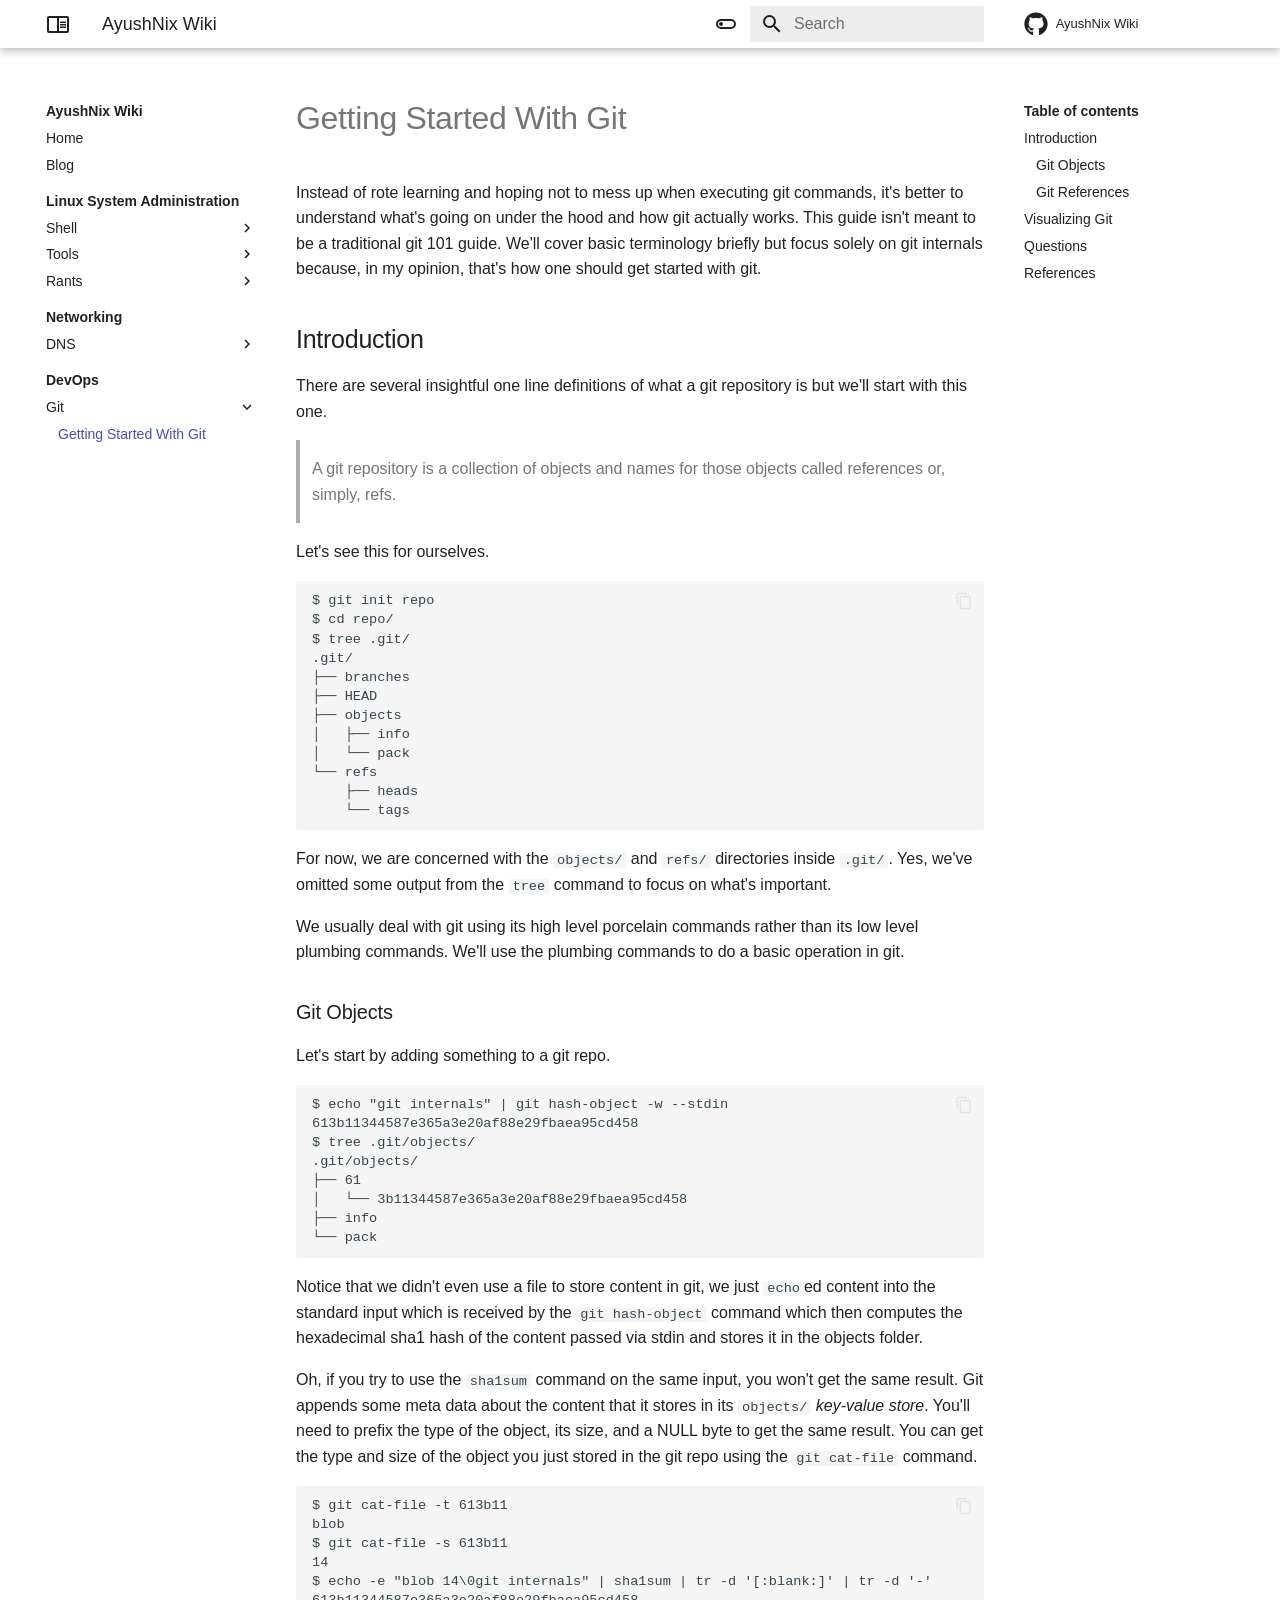
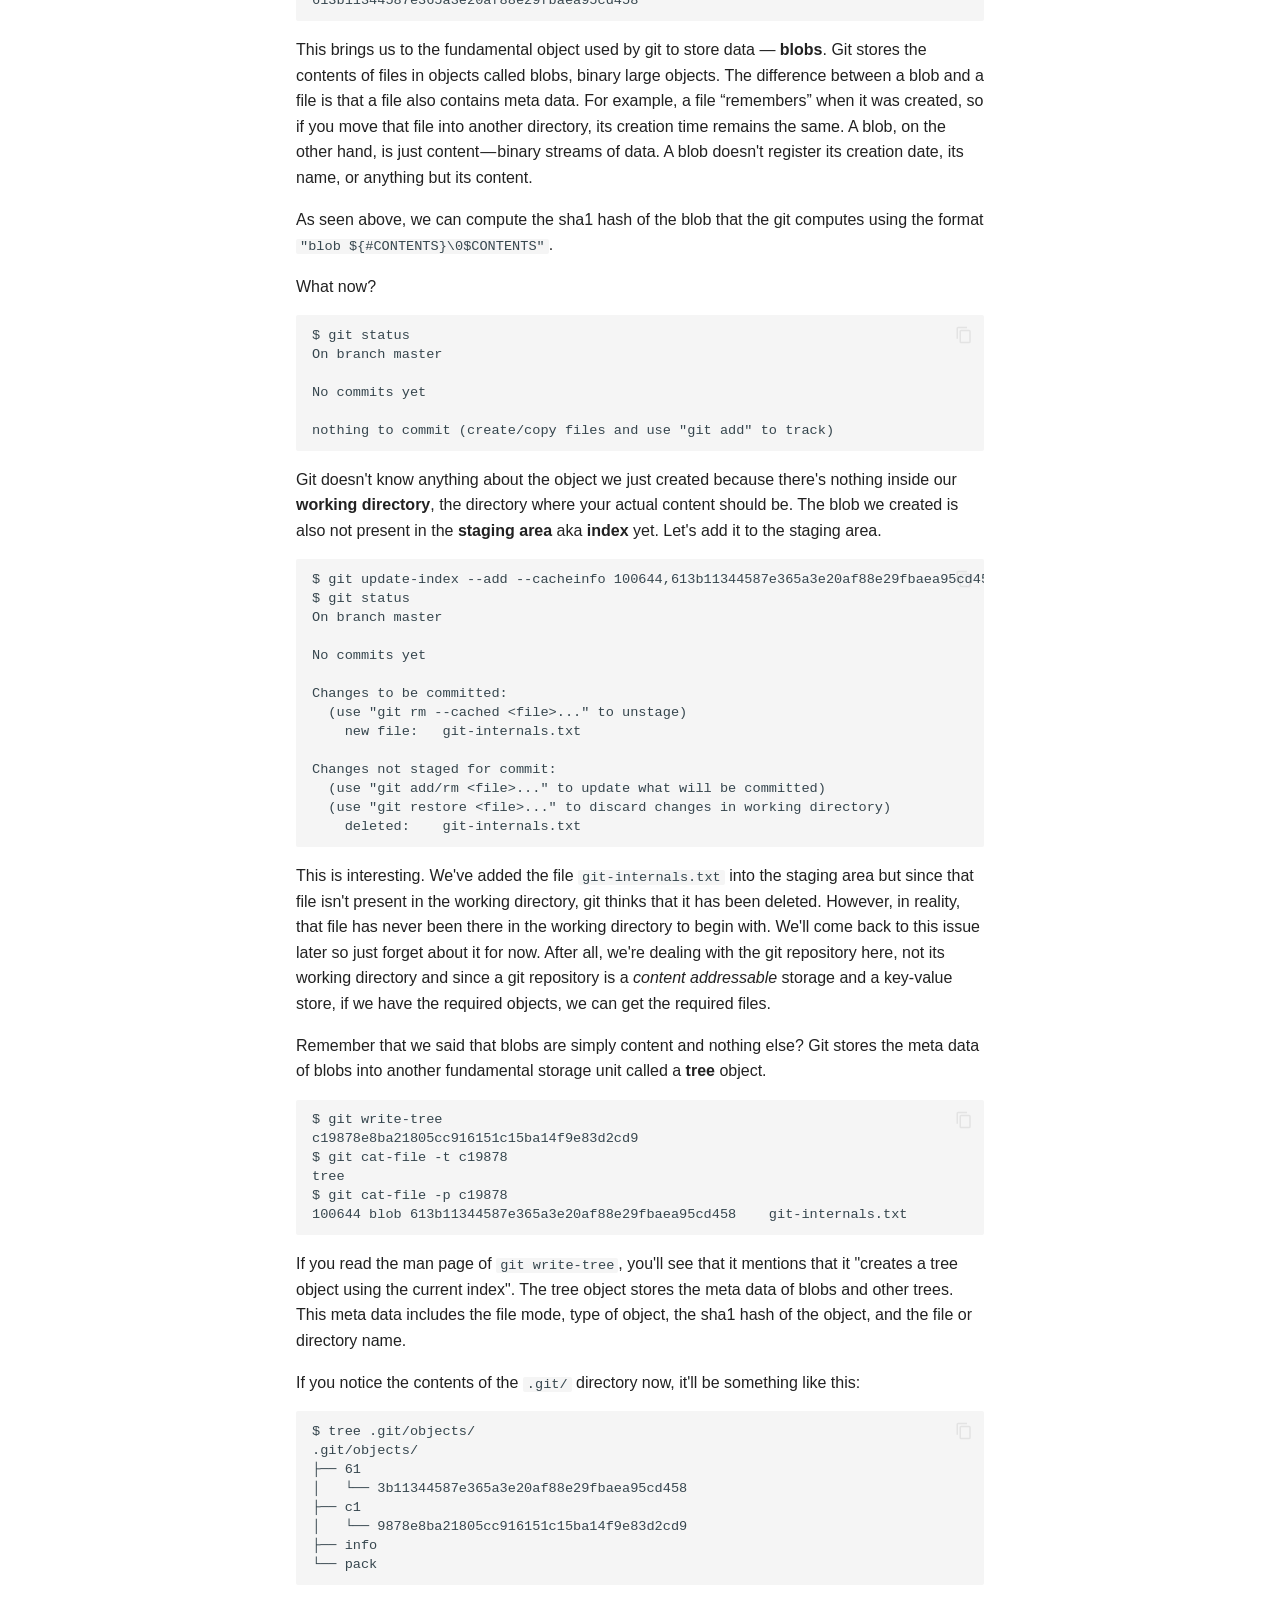
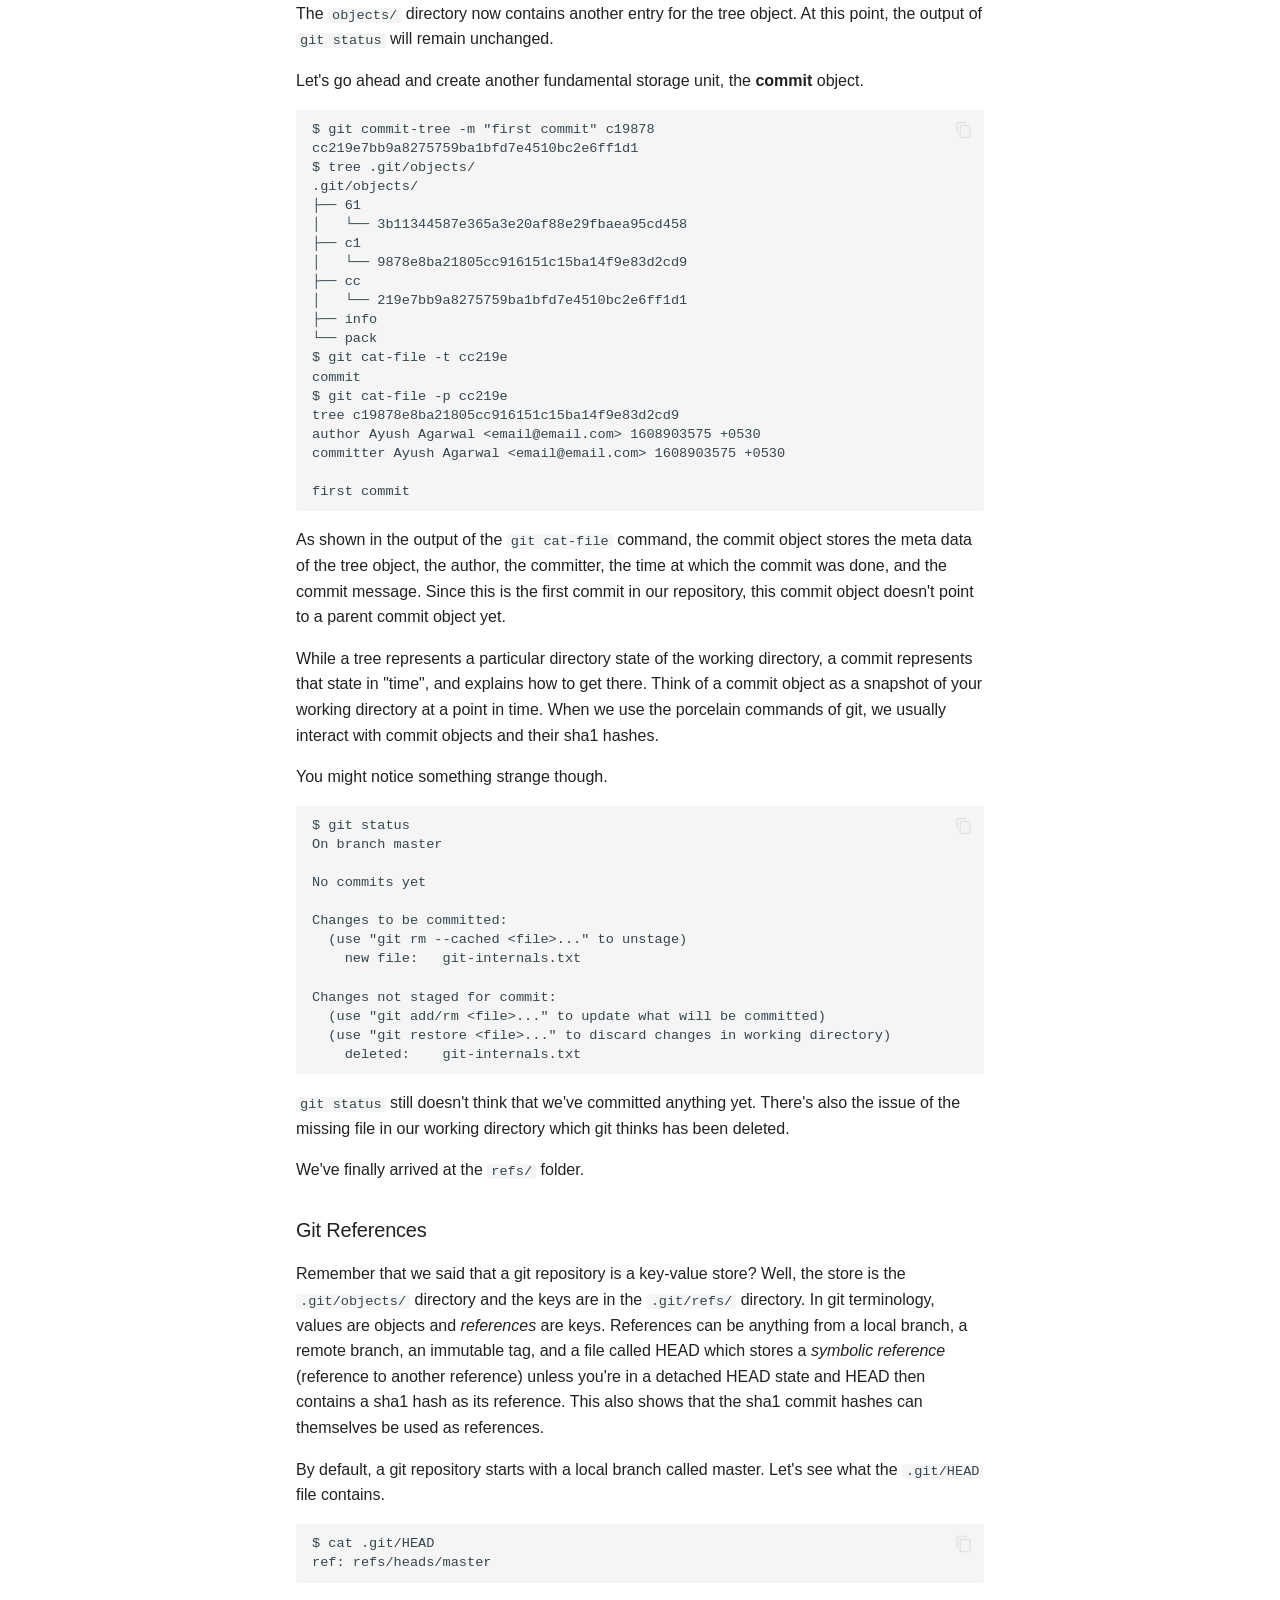
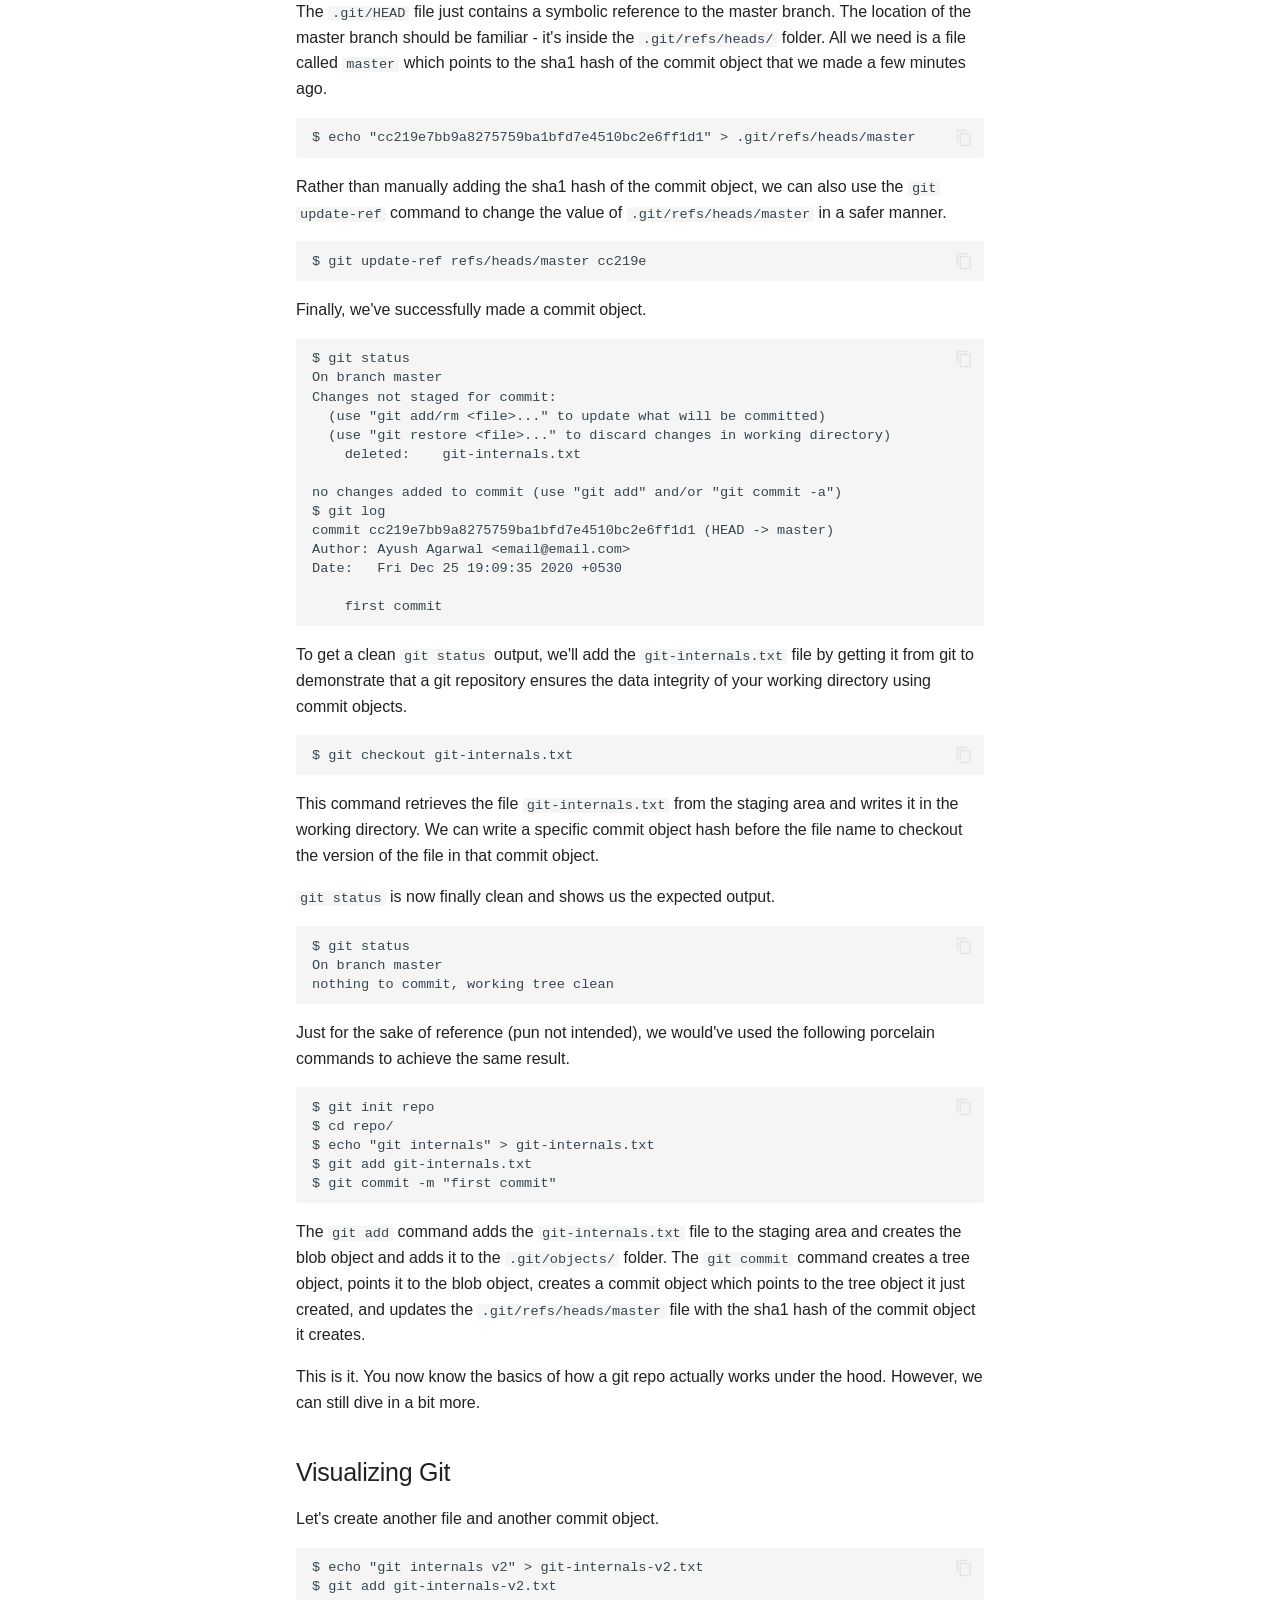
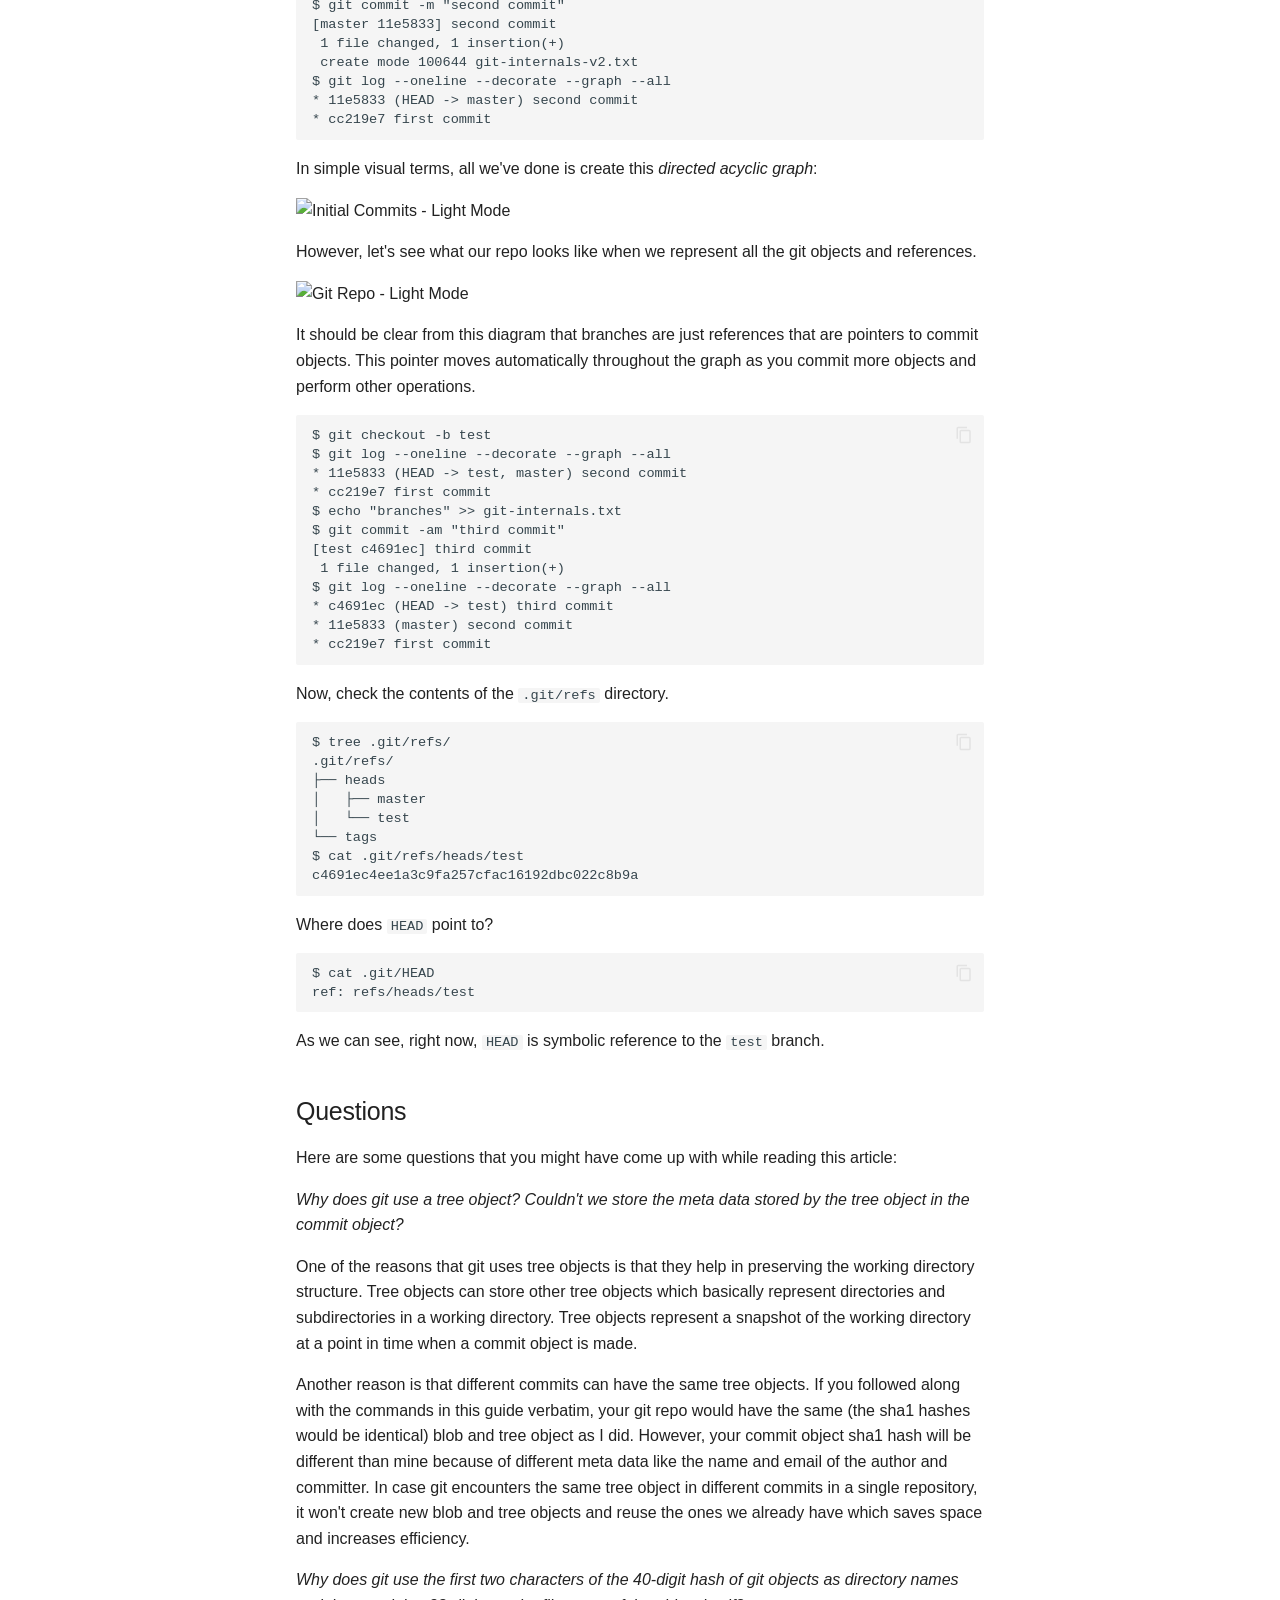
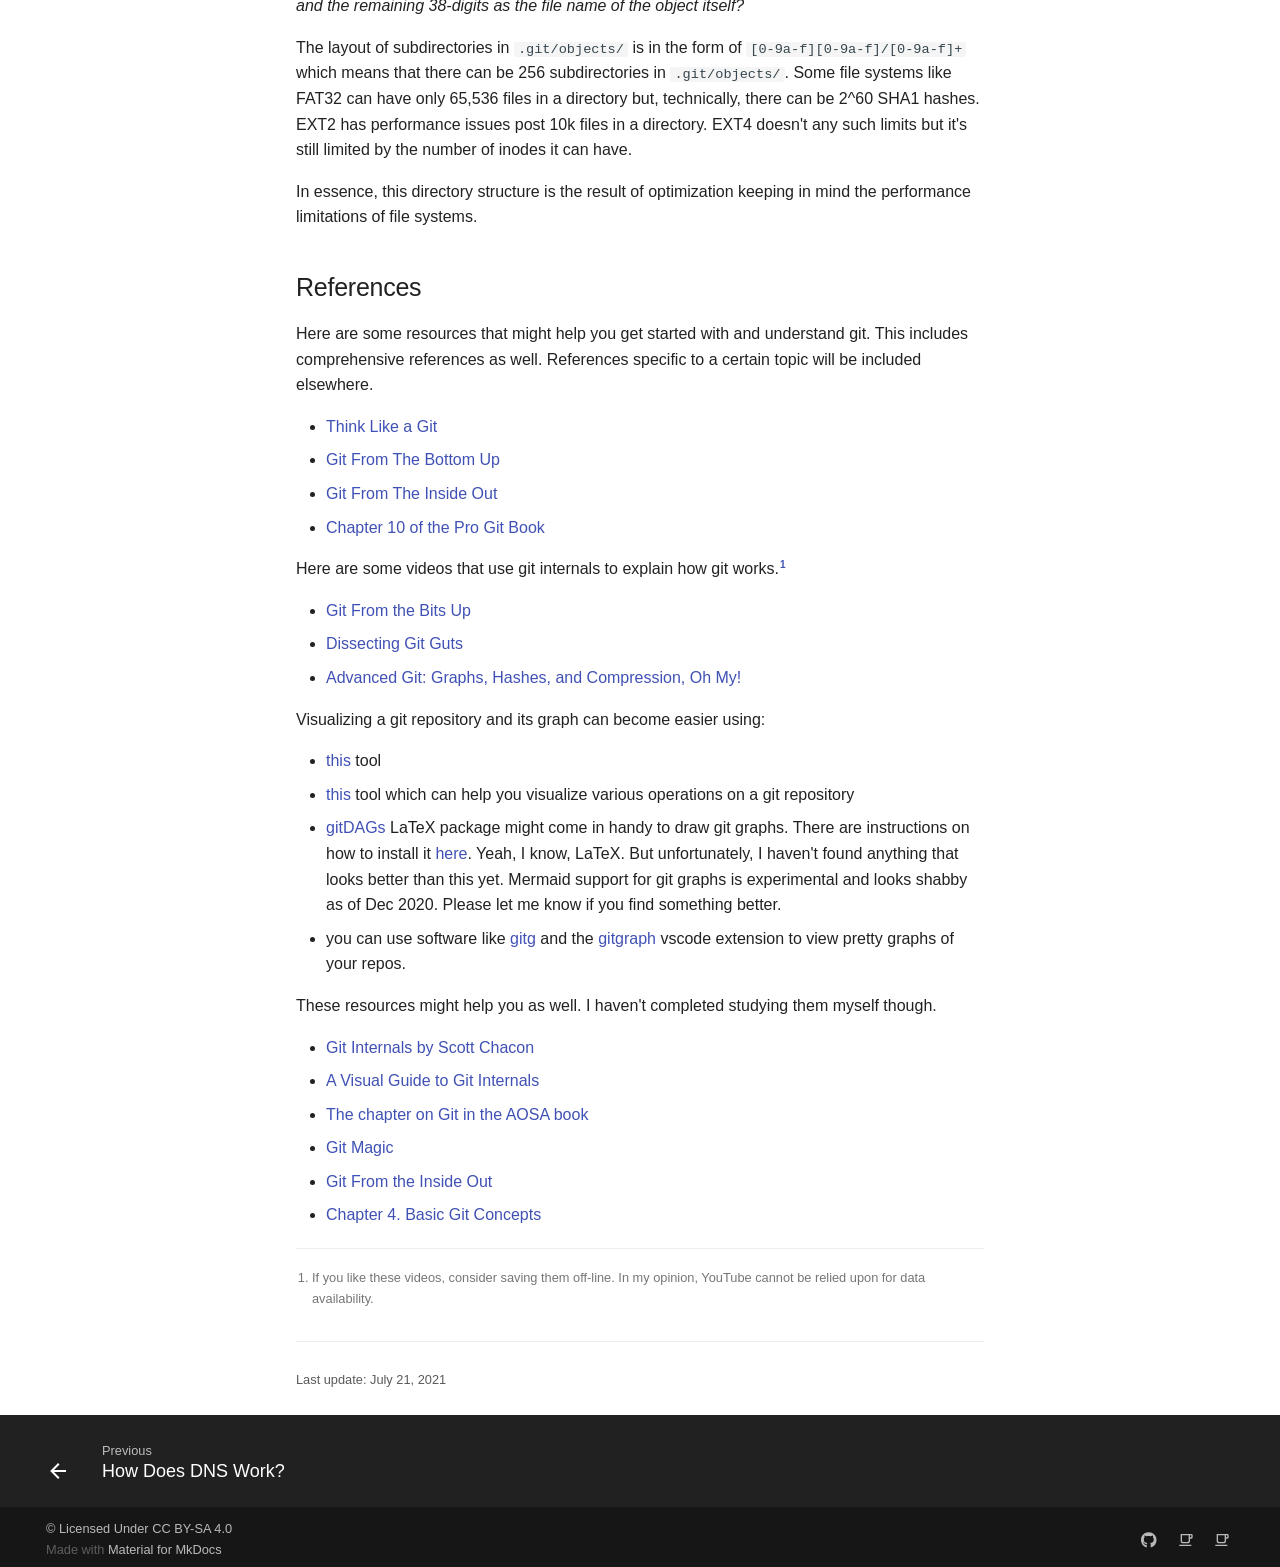
==== commit 600da4f5: "Deployed 628dff2 with MkDocs version: 1.2.2" ====
--- a/devops/git/getting-started-with-git/index.html
+++ b/devops/git/getting-started-with-git/index.html
@@ -16,7 +16,7 @@
         <link rel="canonical" href="https://ayushnix.com/wiki/devops/git/getting-started-with-git/">
       
       <link rel="icon" href="../../../images/book-open-outline.svg">
-      <meta name="generator" content="mkdocs-1.2.2, mkdocs-material-7.2.4">
+      <meta name="generator" content="mkdocs-1.2.2, mkdocs-material-7.2.5">
     
     
       
@@ -24,7 +24,7 @@
       
     
     
-      <link rel="stylesheet" href="../../../assets/stylesheets/main.f7f47774.min.css">
+      <link rel="stylesheet" href="../../../assets/stylesheets/main.be71726b.min.css">
       
         
         <link rel="stylesheet" href="../../../assets/stylesheets/palette.3f5d1f46.min.css">
@@ -33,11 +33,6 @@
     
     
     
-      
-        
-        <link rel="preconnect" href="https://fonts.gstatic.com" crossorigin>
-        <link rel="stylesheet" href="https://fonts.googleapis.com/css?family=Red+Hat+Text:300,400,400i,700%7CDM+Mono&display=fallback">
-        <style>:root{--md-text-font-family:"Red Hat Text";--md-code-font-family:"DM Mono"}</style>
       
     
     
@@ -1175,10 +1170,10 @@
     <div class="md-dialog" data-md-component="dialog">
       <div class="md-dialog__inner md-typeset"></div>
     </div>
-    <script id="__config" type="application/json">{"base": "../../..", "features": ["navigation.instant", "navigation.sections", "header.autohide"], "translations": {"clipboard.copy": "Copy to clipboard", "clipboard.copied": "Copied to clipboard", "search.config.lang": "en", "search.config.pipeline": "trimmer, stopWordFilter", "search.config.separator": "[\\s\\-]+", "search.placeholder": "Search", "search.result.placeholder": "Type to start searching", "search.result.none": "No matching documents", "search.result.one": "1 matching document", "search.result.other": "# matching documents", "search.result.more.one": "1 more on this page", "search.result.more.other": "# more on this page", "search.result.term.missing": "Missing", "select.version.title": "Select version"}, "search": "../../../assets/javascripts/workers/search.709b4209.min.js", "version": null}</script>
-    
-    
-      <script src="../../../assets/javascripts/bundle.febc23d1.min.js"></script>
+    <script id="__config" type="application/json">{"base": "../../..", "features": ["navigation.instant", "navigation.sections", "header.autohide"], "translations": {"clipboard.copy": "Copy to clipboard", "clipboard.copied": "Copied to clipboard", "search.config.lang": "en", "search.config.pipeline": "trimmer, stopWordFilter", "search.config.separator": "[\\s\\-]+", "search.placeholder": "Search", "search.result.placeholder": "Type to start searching", "search.result.none": "No matching documents", "search.result.one": "1 matching document", "search.result.other": "# matching documents", "search.result.more.one": "1 more on this page", "search.result.more.other": "# more on this page", "search.result.term.missing": "Missing", "select.version.title": "Select version"}, "search": "../../../assets/javascripts/workers/search.409db549.min.js", "version": null}</script>
+    
+    
+      <script src="../../../assets/javascripts/bundle.56a63758.min.js"></script>
       
     
   </body>
--- a/assets/stylesheets/main.be71726b.min.css
+++ b/assets/stylesheets/main.be71726b.min.css
@@ -0,0 +1,2 @@
+@charset "UTF-8";html{-webkit-text-size-adjust:none;-moz-text-size-adjust:none;-ms-text-size-adjust:none;text-size-adjust:none;box-sizing:border-box}*,:after,:before{box-sizing:inherit}body{margin:0}a,button,input,label{-webkit-tap-highlight-color:transparent}a{color:inherit;text-decoration:none}hr{border:0;box-sizing:content-box;display:block;height:.05rem;overflow:visible;padding:0}small{font-size:80%}sub,sup{line-height:1em}img{border-style:none}table{border-collapse:separate;border-spacing:0}td,th{font-weight:400;vertical-align:top}button{background:transparent;border:0;font-family:inherit;font-size:inherit;margin:0;padding:0}input{border:0;outline:none}:root{--md-default-fg-color:rgba(0,0,0,0.87);--md-default-fg-color--light:rgba(0,0,0,0.54);--md-default-fg-color--lighter:rgba(0,0,0,0.32);--md-default-fg-color--lightest:rgba(0,0,0,0.07);--md-default-bg-color:#fff;--md-default-bg-color--light:hsla(0,0%,100%,0.7);--md-default-bg-color--lighter:hsla(0,0%,100%,0.3);--md-default-bg-color--lightest:hsla(0,0%,100%,0.12);--md-primary-fg-color:#4051b5;--md-primary-fg-color--light:#5d6cc0;--md-primary-fg-color--dark:#303fa1;--md-primary-bg-color:#fff;--md-primary-bg-color--light:hsla(0,0%,100%,0.7);--md-accent-fg-color:#526cfe;--md-accent-fg-color--transparent:rgba(82,108,254,0.1);--md-accent-bg-color:#fff;--md-accent-bg-color--light:hsla(0,0%,100%,0.7)}:root>*{--md-code-fg-color:#36464e;--md-code-bg-color:#f5f5f5;--md-code-hl-color:rgba(255,255,0,0.5);--md-code-hl-number-color:#d52a2a;--md-code-hl-special-color:#db1457;--md-code-hl-function-color:#a846b9;--md-code-hl-constant-color:#6e59d9;--md-code-hl-keyword-color:#3f6ec6;--md-code-hl-string-color:#1c7d4d;--md-code-hl-name-color:var(--md-code-fg-color);--md-code-hl-operator-color:var(--md-default-fg-color--light);--md-code-hl-punctuation-color:var(--md-default-fg-color--light);--md-code-hl-comment-color:var(--md-default-fg-color--light);--md-code-hl-generic-color:var(--md-default-fg-color--light);--md-code-hl-variable-color:var(--md-default-fg-color--light);--md-typeset-color:var(--md-default-fg-color);--md-typeset-a-color:var(--md-primary-fg-color);--md-typeset-mark-color:rgba(255,255,0,0.5);--md-typeset-del-color:hsla(6,90%,60%,0.15);--md-typeset-ins-color:rgba(11,213,112,0.15);--md-typeset-kbd-color:#fafafa;--md-typeset-kbd-accent-color:#fff;--md-typeset-kbd-border-color:#b8b8b8;--md-typeset-table-color:rgba(0,0,0,0.12);--md-admonition-fg-color:var(--md-default-fg-color);--md-admonition-bg-color:var(--md-default-bg-color);--md-footer-fg-color:#fff;--md-footer-fg-color--light:hsla(0,0%,100%,0.7);--md-footer-fg-color--lighter:hsla(0,0%,100%,0.3);--md-footer-bg-color:rgba(0,0,0,0.87);--md-footer-bg-color--dark:rgba(0,0,0,0.32)}.md-icon svg{fill:currentColor;display:block;height:1.2rem;width:1.2rem}body{-webkit-font-smoothing:antialiased;-moz-osx-font-smoothing:grayscale}body,input{font-feature-settings:"kern","liga";font-family:var(--md-text-font-family,_),-apple-system,BlinkMacSystemFont,Helvetica,Arial,sans-serif}body,code,input,kbd,pre{color:var(--md-typeset-color)}code,kbd,pre{font-feature-settings:"kern";font-family:var(--md-code-font-family,_),SFMono-Regular,Consolas,Menlo,monospace}:root{--md-typeset-table-sort-icon:url('data:image/svg+xml;charset=utf-8,<svg xmlns="http://www.w3.org/2000/svg" viewBox="0 0 24 24"><path d="m18 21-4-4h3V7h-3l4-4 4 4h-3v10h3M2 19v-2h10v2M2 13v-2h7v2M2 7V5h4v2H2z"/></svg>');--md-typeset-table-sort-icon--asc:url('data:image/svg+xml;charset=utf-8,<svg xmlns="http://www.w3.org/2000/svg" viewBox="0 0 24 24"><path d="M19 17h3l-4 4-4-4h3V3h2M2 17h10v2H2M6 5v2H2V5m0 6h7v2H2v-2z"/></svg>');--md-typeset-table-sort-icon--desc:url('data:image/svg+xml;charset=utf-8,<svg xmlns="http://www.w3.org/2000/svg" viewBox="0 0 24 24"><path d="M19 7h3l-4-4-4 4h3v14h2M2 17h10v2H2M6 5v2H2V5m0 6h7v2H2v-2z"/></svg>')}.md-typeset{-webkit-print-color-adjust:exact;color-adjust:exact;font-size:.8rem;line-height:1.6}@media print{.md-typeset{font-size:.68rem}}.md-typeset blockquote,.md-typeset dl,.md-typeset figure,.md-typeset ol,.md-typeset pre,.md-typeset ul{margin:1em 0}.md-typeset h1{color:var(--md-default-fg-color--light);font-size:2em;line-height:1.3;margin:0 0 1.25em}.md-typeset h1,.md-typeset h2{font-weight:300;letter-spacing:-.01em}.md-typeset h2{font-size:1.5625em;line-height:1.4;margin:1.6em 0 .64em}.md-typeset h3{font-size:1.25em;font-weight:400;letter-spacing:-.01em;line-height:1.5;margin:1.6em 0 .8em}.md-typeset h2+h3{margin-top:.8em}.md-typeset h4{font-weight:700;letter-spacing:-.01em;margin:1em 0}.md-typeset h5,.md-typeset h6{color:var(--md-default-fg-color--light);font-size:.8em;font-weight:700;letter-spacing:-.01em;margin:1.25em 0}.md-typeset h5{text-transform:uppercase}.md-typeset hr{border-bottom:.05rem solid var(--md-default-fg-color--lightest);display:flow-root;margin:1.5em 0}.md-typeset a{color:var(--md-typeset-a-color);word-break:break-word}.md-typeset a,.md-typeset a:before{transition:color 125ms}.md-typeset a:focus,.md-typeset a:hover{color:var(--md-accent-fg-color)}.md-typeset a.focus-visible{outline-color:var(--md-accent-fg-color);outline-offset:.2rem}.md-typeset code,.md-typeset kbd,.md-typeset pre{color:var(--md-code-fg-color);direction:ltr}@media print{.md-typeset code,.md-typeset kbd,.md-typeset pre{white-space:pre-wrap}}.md-typeset code{background-color:var(--md-code-bg-color);border-radius:.1rem;-webkit-box-decoration-break:clone;box-decoration-break:clone;font-size:.85em;padding:0 .2941176471em;word-break:break-word}.md-typeset code:not(.focus-visible){-webkit-tap-highlight-color:transparent;outline:none}.md-typeset h1 code,.md-typeset h2 code,.md-typeset h3 code,.md-typeset h4 code,.md-typeset h5 code,.md-typeset h6 code{background-color:transparent;box-shadow:none;margin:initial;padding:initial}.md-typeset a code{color:currentColor}.md-typeset pre{display:flow-root;line-height:1.4;position:relative}.md-typeset pre>code{-webkit-box-decoration-break:slice;box-decoration-break:slice;box-shadow:none;display:block;margin:0;overflow:auto;padding:.7720588235em 1.1764705882em;scrollbar-color:var(--md-default-fg-color--lighter) transparent;scrollbar-width:thin;touch-action:auto;word-break:normal}.md-typeset pre>code:hover{scrollbar-color:var(--md-accent-fg-color) transparent}.md-typeset pre>code::-webkit-scrollbar{height:.2rem;width:.2rem}.md-typeset pre>code::-webkit-scrollbar-thumb{background-color:var(--md-default-fg-color--lighter)}.md-typeset pre>code::-webkit-scrollbar-thumb:hover{background-color:var(--md-accent-fg-color)}@media screen and (max-width:44.9375em){.md-typeset>pre{margin:1em -.8rem}.md-typeset>pre code{border-radius:0}}.md-typeset kbd{background-color:var(--md-typeset-kbd-color);border-radius:.1rem;box-shadow:0 .1rem 0 .05rem var(--md-typeset-kbd-border-color),0 .1rem 0 var(--md-typeset-kbd-border-color),0 -.1rem .2rem var(--md-typeset-kbd-accent-color) inset;color:var(--md-default-fg-color);display:inline-block;font-size:.75em;padding:0 .6666666667em;vertical-align:text-top;word-break:break-word}.md-typeset mark{background-color:var(--md-typeset-mark-color);-webkit-box-decoration-break:clone;box-decoration-break:clone;color:inherit;word-break:break-word}.md-typeset abbr{border-bottom:.05rem dotted var(--md-default-fg-color--light);cursor:help;text-decoration:none}@media (hover:none){.md-typeset abbr{position:relative}.md-typeset abbr[title]:focus:after,.md-typeset abbr[title]:hover:after{background-color:var(--md-default-fg-color);border-radius:.1rem;box-shadow:0 2px 2px 0 rgba(0,0,0,.14),0 1px 5px 0 rgba(0,0,0,.12),0 3px 1px -2px rgba(0,0,0,.2);color:var(--md-default-bg-color);content:attr(title);display:inline-block;font-size:.7rem;left:0;margin-top:2em;max-width:80%;min-width:-webkit-max-content;min-width:-moz-max-content;min-width:max-content;padding:.2rem .3rem;position:absolute;width:auto}}.md-typeset small{opacity:.75}.md-typeset sub,.md-typeset sup{margin-left:.078125em}[dir=rtl] .md-typeset sub,[dir=rtl] .md-typeset sup{margin-left:0;margin-right:.078125em}.md-typeset blockquote{border-left:.2rem solid var(--md-default-fg-color--lighter);color:var(--md-default-fg-color--light);display:flow-root;padding-left:.6rem}[dir=rtl] .md-typeset blockquote{border-left:initial;border-right:.2rem solid var(--md-default-fg-color--lighter);padding-left:0;padding-right:.6rem}.md-typeset ul{list-style-type:disc}.md-typeset ol,.md-typeset ul{display:flow-root;margin-left:.625em;padding:0}[dir=rtl] .md-typeset ol,[dir=rtl] .md-typeset ul{margin-left:0;margin-right:.625em}.md-typeset ol ol,.md-typeset ul ol{list-style-type:lower-alpha}.md-typeset ol ol ol,.md-typeset ul ol ol{list-style-type:lower-roman}.md-typeset ol li,.md-typeset ul li{margin-bottom:.5em;margin-left:1.25em}[dir=rtl] .md-typeset ol li,[dir=rtl] .md-typeset ul li{margin-left:0;margin-right:1.25em}.md-typeset ol li blockquote,.md-typeset ol li p,.md-typeset ul li blockquote,.md-typeset ul li p{margin:.5em 0}.md-typeset ol li:last-child,.md-typeset ul li:last-child{margin-bottom:0}.md-typeset ol li ol,.md-typeset ol li ul,.md-typeset ul li ol,.md-typeset ul li ul{margin:.5em 0 .5em .625em}[dir=rtl] .md-typeset ol li ol,[dir=rtl] .md-typeset ol li ul,[dir=rtl] .md-typeset ul li ol,[dir=rtl] .md-typeset ul li ul{margin-left:0;margin-right:.625em}.md-typeset dd{margin:1em 0 1.5em 1.875em}[dir=rtl] .md-typeset dd{margin-left:0;margin-right:1.875em}.md-typeset img,.md-typeset svg{height:auto;max-width:100%}.md-typeset img[align=left],.md-typeset svg[align=left]{margin:1em 1em 1em 0}.md-typeset img[align=right],.md-typeset svg[align=right]{margin:1em 0 1em 1em}.md-typeset img[align]:only-child,.md-typeset svg[align]:only-child{margin-top:0}.md-typeset figure{display:flow-root;margin:0 auto;max-width:100%;text-align:center;width:-webkit-fit-content;width:-moz-fit-content;width:fit-content}.md-typeset figure img{display:block}.md-typeset figcaption{font-style:italic;margin:1em auto 2em;max-width:24rem}.md-typeset iframe{max-width:100%}.md-typeset table:not([class]){background-color:var(--md-default-bg-color);border:.05rem solid var(--md-typeset-table-color);border-radius:.1rem;display:inline-block;font-size:.64rem;max-width:100%;overflow:auto;touch-action:auto}@media print{.md-typeset table:not([class]){display:table}}.md-typeset table:not([class])+*{margin-top:1.5em}.md-typeset table:not([class]) td>:first-child,.md-typeset table:not([class]) th>:first-child{margin-top:0}.md-typeset table:not([class]) td>:last-child,.md-typeset table:not([class]) th>:last-child{margin-bottom:0}.md-typeset table:not([class]) td:not([align]),.md-typeset table:not([class]) th:not([align]){text-align:left}[dir=rtl] .md-typeset table:not([class]) td:not([align]),[dir=rtl] .md-typeset table:not([class]) th:not([align]){text-align:right}.md-typeset table:not([class]) th{font-weight:700;min-width:5rem;padding:.9375em 1.25em;vertical-align:top}.md-typeset table:not([class]) th a{color:inherit}.md-typeset table:not([class]) td{border-top:.05rem solid var(--md-typeset-table-color);padding:.9375em 1.25em;vertical-align:top}.md-typeset table:not([class]) tbody tr{transition:background-color 125ms}.md-typeset table:not([class]) tbody tr:hover{background-color:rgba(0,0,0,.035);box-shadow:0 .05rem 0 var(--md-default-bg-color) inset}.md-typeset table:not([class]) a{word-break:normal}.md-typeset table th[role=columnheader]{cursor:pointer}.md-typeset table th[role=columnheader]:after{content:"";display:inline-block;height:1.2em;margin-left:.5em;-webkit-mask-image:var(--md-typeset-table-sort-icon);mask-image:var(--md-typeset-table-sort-icon);-webkit-mask-repeat:no-repeat;mask-repeat:no-repeat;-webkit-mask-size:contain;mask-size:contain;transition:background-color 125ms;vertical-align:text-bottom;width:1.2em}.md-typeset table th[role=columnheader]:hover:after{background-color:var(--md-default-fg-color--lighter)}.md-typeset table th[role=columnheader][aria-sort=ascending]:after{background-color:var(--md-default-fg-color--light);-webkit-mask-image:var(--md-typeset-table-sort-icon--asc);mask-image:var(--md-typeset-table-sort-icon--asc)}.md-typeset table th[role=columnheader][aria-sort=descending]:after{background-color:var(--md-default-fg-color--light);-webkit-mask-image:var(--md-typeset-table-sort-icon--desc);mask-image:var(--md-typeset-table-sort-icon--desc)}.md-typeset__scrollwrap{margin:1em -.8rem;overflow-x:auto;touch-action:auto}.md-typeset__table{display:inline-block;margin-bottom:.5em;padding:0 .8rem}@media print{.md-typeset__table{display:block}}html .md-typeset__table table{display:table;margin:0;overflow:hidden;width:100%}html{font-size:125%;height:100%;overflow-x:hidden}@media screen and (min-width:100em){html{font-size:137.5%}}@media screen and (min-width:125em){html{font-size:150%}}body{background-color:var(--md-default-bg-color);display:flex;flex-direction:column;font-size:.5rem;min-height:100%;position:relative;width:100%}@media print{body{display:block}}@media screen and (max-width:59.9375em){body[data-md-state=lock]{position:fixed}}.md-grid{margin-left:auto;margin-right:auto;max-width:61rem}.md-container{display:flex;flex-direction:column;flex-grow:1}@media print{.md-container{display:block}}.md-main{flex-grow:1}.md-main__inner{display:flex;height:100%;margin-top:1.5rem}.md-ellipsis{overflow:hidden;text-overflow:ellipsis;white-space:nowrap}.md-toggle{display:none}.md-option{height:0;opacity:0;position:absolute;width:0}.md-option:checked+label:not([hidden]){display:block}.md-option.focus-visible+label{outline-color:var(--md-accent-fg-color);outline-style:auto}.md-skip{background-color:var(--md-default-fg-color);border-radius:.1rem;color:var(--md-default-bg-color);font-size:.64rem;margin:.5rem;opacity:0;outline-color:var(--md-accent-fg-color);padding:.3rem .5rem;position:fixed;transform:translateY(.4rem);z-index:-1}.md-skip:focus{opacity:1;transform:translateY(0);transition:transform .25s cubic-bezier(.4,0,.2,1),opacity 175ms 75ms;z-index:10}@page{margin:25mm}.md-announce{background-color:var(--md-footer-bg-color);overflow:auto}@media print{.md-announce{display:none}}.md-announce__inner{color:var(--md-footer-fg-color);font-size:.7rem;margin:.6rem auto;padding:0 .8rem}:root{--md-clipboard-icon:url('data:image/svg+xml;charset=utf-8,<svg xmlns="http://www.w3.org/2000/svg" viewBox="0 0 24 24"><path d="M19 21H8V7h11m0-2H8a2 2 0 0 0-2 2v14a2 2 0 0 0 2 2h11a2 2 0 0 0 2-2V7a2 2 0 0 0-2-2m-3-4H4a2 2 0 0 0-2 2v14h2V3h12V1z"/></svg>')}.md-clipboard{border-radius:.1rem;color:var(--md-default-fg-color--lightest);cursor:pointer;height:1.5em;outline-color:var(--md-accent-fg-color);outline-offset:.1rem;position:absolute;right:.5em;top:.5em;transition:color .25s;width:1.5em;z-index:1}@media print{.md-clipboard{display:none}}.md-clipboard:not(.focus-visible){-webkit-tap-highlight-color:transparent;outline:none}:hover>.md-clipboard{color:var(--md-default-fg-color--light)}.md-clipboard:focus,.md-clipboard:hover{color:var(--md-accent-fg-color)}.md-clipboard:after{background-color:currentColor;content:"";display:block;height:1.125em;margin:0 auto;-webkit-mask-image:var(--md-clipboard-icon);mask-image:var(--md-clipboard-icon);-webkit-mask-repeat:no-repeat;mask-repeat:no-repeat;-webkit-mask-size:contain;mask-size:contain;width:1.125em}.md-clipboard--inline{cursor:pointer}.md-clipboard--inline code{transition:color .25s,background-color .25s}.md-clipboard--inline:focus code,.md-clipboard--inline:hover code{background-color:var(--md-accent-fg-color--transparent);color:var(--md-accent-fg-color)}.md-content{flex-grow:1;overflow:hidden;scroll-padding-top:51.2rem}.md-content__inner{margin:0 .8rem 1.2rem;padding-top:.6rem}@media screen and (min-width:76.25em){.md-sidebar--primary:not([hidden])~.md-content>.md-content__inner{margin-left:1.2rem}[dir=rtl] .md-sidebar--primary:not([hidden])~.md-content>.md-content__inner{margin-left:.8rem;margin-right:1.2rem}.md-sidebar--secondary:not([hidden])~.md-content>.md-content__inner{margin-right:1.2rem}[dir=rtl] .md-sidebar--secondary:not([hidden])~.md-content>.md-content__inner{margin-left:1.2rem;margin-right:.8rem}}.md-content__inner:before{content:"";display:block;height:.4rem}.md-content__inner>:last-child{margin-bottom:0}.md-content__button{float:right;margin:.4rem 0 .4rem .4rem;padding:0}@media print{.md-content__button{display:none}}[dir=rtl] .md-content__button{float:left;margin-left:0;margin-right:.4rem}[dir=rtl] .md-content__button svg{transform:scaleX(-1)}.md-typeset .md-content__button{color:var(--md-default-fg-color--lighter)}.md-content__button svg{display:inline;vertical-align:top}.md-dialog{background-color:var(--md-default-fg-color);border-radius:.1rem;bottom:.8rem;box-shadow:0 2px 2px 0 rgba(0,0,0,.14),0 1px 5px 0 rgba(0,0,0,.12),0 3px 1px -2px rgba(0,0,0,.2);left:auto;min-width:11.1rem;opacity:0;padding:.4rem .6rem;pointer-events:none;position:fixed;right:.8rem;transform:translateY(100%);transition:transform 0ms .4s,opacity .4s;z-index:3}@media print{.md-dialog{display:none}}[dir=rtl] .md-dialog{left:.8rem;right:auto}.md-dialog[data-md-state=open]{opacity:1;pointer-events:auto;transform:translateY(0);transition:transform .4s cubic-bezier(.075,.85,.175,1),opacity .4s}.md-dialog__inner{color:var(--md-default-bg-color);font-size:.7rem}.md-typeset .md-button{border:.1rem solid;border-radius:.1rem;color:var(--md-primary-fg-color);cursor:pointer;display:inline-block;font-weight:700;padding:.625em 2em;transition:color 125ms,background-color 125ms,border-color 125ms}.md-typeset .md-button--primary{background-color:var(--md-primary-fg-color);border-color:var(--md-primary-fg-color);color:var(--md-primary-bg-color)}.md-typeset .md-button:focus,.md-typeset .md-button:hover{background-color:var(--md-accent-fg-color);border-color:var(--md-accent-fg-color);color:var(--md-accent-bg-color)}.md-typeset .md-input{border-radius:.1rem;box-shadow:0 .2rem .5rem rgba(0,0,0,.1),0 .025rem .05rem rgba(0,0,0,.1);font-size:.8rem;height:1.8rem;padding:0 .6rem;transition:box-shadow .25s}.md-typeset .md-input:focus,.md-typeset .md-input:hover{box-shadow:0 .4rem 1rem rgba(0,0,0,.15),0 .025rem .05rem rgba(0,0,0,.15)}.md-typeset .md-input--stretch{width:100%}.md-header{background-color:var(--md-primary-fg-color);box-shadow:0 0 .2rem transparent,0 .2rem .4rem transparent;color:var(--md-primary-bg-color);left:0;position:-webkit-sticky;position:sticky;right:0;top:0;z-index:3}@media print{.md-header{display:none}}.md-header[data-md-state=shadow]{box-shadow:0 0 .2rem rgba(0,0,0,.1),0 .2rem .4rem rgba(0,0,0,.2);transition:transform .25s cubic-bezier(.1,.7,.1,1),box-shadow .25s}.md-header[data-md-state=hidden]{transform:translateY(-100%);transition:transform .25s cubic-bezier(.8,0,.6,1),box-shadow .25s}.md-header__inner{align-items:center;display:flex;padding:0 .2rem}.md-header__button{color:currentColor;cursor:pointer;margin:.2rem;outline-color:var(--md-accent-fg-color);padding:.4rem;position:relative;transition:opacity .25s;vertical-align:middle;z-index:1}.md-header__button:hover{opacity:.7}.md-header__button:not([hidden]){display:inline-block}.md-header__button:not(.focus-visible){-webkit-tap-highlight-color:transparent;outline:none}.md-header__button.md-logo{margin:.2rem;padding:.4rem}@media screen and (max-width:76.1875em){.md-header__button.md-logo{display:none}}.md-header__button.md-logo img,.md-header__button.md-logo svg{fill:currentColor;display:block;height:1.2rem;width:1.2rem}@media screen and (min-width:60em){.md-header__button[for=__search]{display:none}}.no-js .md-header__button[for=__search]{display:none}[dir=rtl] .md-header__button[for=__search] svg{transform:scaleX(-1)}@media screen and (min-width:76.25em){.md-header__button[for=__drawer]{display:none}}.md-header__topic{display:flex;max-width:100%;position:absolute;transition:transform .4s cubic-bezier(.1,.7,.1,1),opacity .15s}.md-header__topic+.md-header__topic{opacity:0;pointer-events:none;transform:translateX(1.25rem);transition:transform .4s cubic-bezier(1,.7,.1,.1),opacity .15s;z-index:-1}[dir=rtl] .md-header__topic+.md-header__topic{transform:translateX(-1.25rem)}.md-header__title{flex-grow:1;font-size:.9rem;height:2.4rem;line-height:2.4rem;margin-left:1rem;margin-right:.4rem}.md-header__title[data-md-state=active] .md-header__topic{opacity:0;pointer-events:none;transform:translateX(-1.25rem);transition:transform .4s cubic-bezier(1,.7,.1,.1),opacity .15s;z-index:-1}[dir=rtl] .md-header__title[data-md-state=active] .md-header__topic{transform:translateX(1.25rem)}.md-header__title[data-md-state=active] .md-header__topic+.md-header__topic{opacity:1;pointer-events:auto;transform:translateX(0);transition:transform .4s cubic-bezier(.1,.7,.1,1),opacity .15s;z-index:0}.md-header__title>.md-header__ellipsis{height:100%;position:relative;width:100%}.md-header__option{display:flex;flex-shrink:0;max-width:100%;transition:max-width 0ms .25s,opacity .25s .25s;white-space:nowrap}[data-md-toggle=search]:checked~.md-header .md-header__option{max-width:0;opacity:0;transition:max-width 0ms,opacity 0ms}.md-header__source{display:none}@media screen and (min-width:60em){.md-header__source{display:block;margin-left:1rem;max-width:11.7rem;width:11.7rem}[dir=rtl] .md-header__source{margin-left:0;margin-right:1rem}}@media screen and (min-width:76.25em){.md-header__source{margin-left:1.4rem}[dir=rtl] .md-header__source{margin-right:1.4rem}}.md-footer{background-color:var(--md-footer-bg-color);color:var(--md-footer-fg-color)}@media print{.md-footer{display:none}}.md-footer__inner{overflow:auto;padding:.2rem}.md-footer__link{display:flex;outline-color:var(--md-accent-fg-color);padding-bottom:.4rem;padding-top:1.4rem;transition:opacity .25s}@media screen and (min-width:45em){.md-footer__link{width:50%}}.md-footer__link:focus,.md-footer__link:hover{opacity:.7}.md-footer__link--prev{float:left}@media screen and (max-width:44.9375em){.md-footer__link--prev{width:25%}.md-footer__link--prev .md-footer__title{display:none}}[dir=rtl] .md-footer__link--prev{float:right}[dir=rtl] .md-footer__link--prev svg{transform:scaleX(-1)}.md-footer__link--next{float:right;text-align:right}@media screen and (max-width:44.9375em){.md-footer__link--next{width:75%}}[dir=rtl] .md-footer__link--next{float:left;text-align:left}[dir=rtl] .md-footer__link--next svg{transform:scaleX(-1)}.md-footer__title{flex-grow:1;font-size:.9rem;line-height:2.4rem;max-width:calc(100% - 2.4rem);padding:0 1rem;position:relative}.md-footer__button{margin:.2rem;padding:.4rem}.md-footer__direction{font-size:.64rem;left:0;margin-top:-1rem;opacity:.7;padding:0 1rem;position:absolute;right:0}.md-footer-meta{background-color:var(--md-footer-bg-color--dark)}.md-footer-meta__inner{display:flex;flex-wrap:wrap;justify-content:space-between;padding:.2rem}html .md-footer-meta.md-typeset a{color:var(--md-footer-fg-color--light)}html .md-footer-meta.md-typeset a:focus,html .md-footer-meta.md-typeset a:hover{color:var(--md-footer-fg-color)}.md-footer-copyright{color:var(--md-footer-fg-color--lighter);font-size:.64rem;margin:auto .6rem;padding:.4rem 0;width:100%}@media screen and (min-width:45em){.md-footer-copyright{width:auto}}.md-footer-copyright__highlight{color:var(--md-footer-fg-color--light)}.md-footer-social{margin:0 .4rem;padding:.2rem 0 .6rem}@media screen and (min-width:45em){.md-footer-social{padding:.6rem 0}}.md-footer-social__link{display:inline-block;height:1.6rem;text-align:center;width:1.6rem}.md-footer-social__link:before{line-height:1.9}.md-footer-social__link svg{fill:currentColor;max-height:.8rem;vertical-align:-25%}:root{--md-nav-icon--prev:url('data:image/svg+xml;charset=utf-8,<svg xmlns="http://www.w3.org/2000/svg" viewBox="0 0 24 24"><path d="M20 11v2H8l5.5 5.5-1.42 1.42L4.16 12l7.92-7.92L13.5 5.5 8 11h12z"/></svg>');--md-nav-icon--next:url('data:image/svg+xml;charset=utf-8,<svg xmlns="http://www.w3.org/2000/svg" viewBox="0 0 24 24"><path d="M8.59 16.58 13.17 12 8.59 7.41 10 6l6 6-6 6-1.41-1.42z"/></svg>');--md-toc-icon:url('data:image/svg+xml;charset=utf-8,<svg xmlns="http://www.w3.org/2000/svg" viewBox="0 0 24 24"><path d="M3 9h14V7H3v2m0 4h14v-2H3v2m0 4h14v-2H3v2m16 0h2v-2h-2v2m0-10v2h2V7h-2m0 6h2v-2h-2v2z"/></svg>')}.md-nav{font-size:.7rem;line-height:1.3}.md-nav__title{display:block;font-weight:700;overflow:hidden;padding:0 .6rem;text-overflow:ellipsis}.md-nav__title .md-nav__button{display:none}.md-nav__title .md-nav__button img{height:100%;width:auto}.md-nav__title .md-nav__button.md-logo img,.md-nav__title .md-nav__button.md-logo svg{fill:currentColor;display:block;height:2.4rem;width:2.4rem}.md-nav__list{list-style:none;margin:0;padding:0}.md-nav__item{padding:0 .6rem}.md-nav__item .md-nav__item{padding-right:0}[dir=rtl] .md-nav__item .md-nav__item{padding-left:0;padding-right:.6rem}.md-nav__link{cursor:pointer;display:block;margin-top:.625em;overflow:hidden;scroll-snap-align:start;text-overflow:ellipsis;transition:color 125ms}.md-nav__link[data-md-state=blur]{color:var(--md-default-fg-color--light)}.md-nav__item .md-nav__link--active{color:var(--md-typeset-a-color)}.md-nav__item--nested>.md-nav__link{color:inherit}.md-nav__link:focus,.md-nav__link:hover{color:var(--md-accent-fg-color)}.md-nav__link.focus-visible{outline-color:var(--md-accent-fg-color);outline-offset:.2rem}.md-nav--primary .md-nav__link[for=__toc]{display:none}.md-nav--primary .md-nav__link[for=__toc] .md-icon:after{background-color:currentColor;display:block;height:100%;-webkit-mask-image:var(--md-toc-icon);mask-image:var(--md-toc-icon);width:100%}.md-nav--primary .md-nav__link[for=__toc]~.md-nav{display:none}.md-nav__source{display:none}@media screen and (max-width:76.1875em){.md-nav--primary,.md-nav--primary .md-nav{background-color:var(--md-default-bg-color);display:flex;flex-direction:column;height:100%;left:0;position:absolute;right:0;top:0;z-index:1}.md-nav--primary .md-nav__item,.md-nav--primary .md-nav__title{font-size:.8rem;line-height:1.5}.md-nav--primary .md-nav__title{background-color:var(--md-default-fg-color--lightest);color:var(--md-default-fg-color--light);cursor:pointer;font-weight:400;height:5.6rem;line-height:2.4rem;padding:3rem .8rem .2rem;position:relative;white-space:nowrap}.md-nav--primary .md-nav__title .md-nav__icon{display:block;height:1.2rem;left:.4rem;margin:.2rem;position:absolute;top:.4rem;width:1.2rem}[dir=rtl] .md-nav--primary .md-nav__title .md-nav__icon{left:auto;right:.4rem}.md-nav--primary .md-nav__title .md-nav__icon:after{background-color:currentColor;content:"";display:block;height:100%;-webkit-mask-image:var(--md-nav-icon--prev);mask-image:var(--md-nav-icon--prev);-webkit-mask-repeat:no-repeat;mask-repeat:no-repeat;-webkit-mask-size:contain;mask-size:contain;width:100%}.md-nav--primary .md-nav__title~.md-nav__list{background-color:var(--md-default-bg-color);box-shadow:0 .05rem 0 var(--md-default-fg-color--lightest) inset;overflow-y:auto;-ms-scroll-snap-type:y mandatory;scroll-snap-type:y mandatory;touch-action:pan-y}.md-nav--primary .md-nav__title~.md-nav__list>:first-child{border-top:0}.md-nav--primary .md-nav__title[for=__drawer]{background-color:var(--md-primary-fg-color);color:var(--md-primary-bg-color)}.md-nav--primary .md-nav__title .md-logo{display:block;left:.2rem;margin:.2rem;padding:.4rem;position:absolute;top:.2rem}[dir=rtl] .md-nav--primary .md-nav__title .md-logo{left:auto;right:.2rem}.md-nav--primary .md-nav__list{flex:1}.md-nav--primary .md-nav__item{border-top:.05rem solid var(--md-default-fg-color--lightest);padding:0}.md-nav--primary .md-nav__item--nested>.md-nav__link{padding-right:2.4rem}[dir=rtl] .md-nav--primary .md-nav__item--nested>.md-nav__link{padding-left:2.4rem;padding-right:.8rem}.md-nav--primary .md-nav__item--active>.md-nav__link{color:var(--md-typeset-a-color)}.md-nav--primary .md-nav__item--active>.md-nav__link:focus,.md-nav--primary .md-nav__item--active>.md-nav__link:hover{color:var(--md-accent-fg-color)}.md-nav--primary .md-nav__link{margin-top:0;padding:.6rem .8rem;position:relative}.md-nav--primary .md-nav__link .md-nav__icon{color:inherit;font-size:1.2rem;height:1.2rem;margin-top:-.6rem;position:absolute;right:.6rem;top:50%;width:1.2rem}[dir=rtl] .md-nav--primary .md-nav__link .md-nav__icon{left:.6rem;right:auto}.md-nav--primary .md-nav__link .md-nav__icon:after{background-color:currentColor;content:"";display:block;height:100%;-webkit-mask-image:var(--md-nav-icon--next);mask-image:var(--md-nav-icon--next);-webkit-mask-repeat:no-repeat;mask-repeat:no-repeat;-webkit-mask-size:contain;mask-size:contain;width:100%}[dir=rtl] .md-nav--primary .md-nav__icon:after{transform:scale(-1)}.md-nav--primary .md-nav--secondary .md-nav__link{position:static}.md-nav--primary .md-nav--secondary .md-nav{background-color:transparent;position:static}.md-nav--primary .md-nav--secondary .md-nav .md-nav__link{padding-left:1.4rem}[dir=rtl] .md-nav--primary .md-nav--secondary .md-nav .md-nav__link{padding-left:0;padding-right:1.4rem}.md-nav--primary .md-nav--secondary .md-nav .md-nav .md-nav__link{padding-left:2rem}[dir=rtl] .md-nav--primary .md-nav--secondary .md-nav .md-nav .md-nav__link{padding-left:0;padding-right:2rem}.md-nav--primary .md-nav--secondary .md-nav .md-nav .md-nav .md-nav__link{padding-left:2.6rem}[dir=rtl] .md-nav--primary .md-nav--secondary .md-nav .md-nav .md-nav .md-nav__link{padding-left:0;padding-right:2.6rem}.md-nav--primary .md-nav--secondary .md-nav .md-nav .md-nav .md-nav .md-nav__link{padding-left:3.2rem}[dir=rtl] .md-nav--primary .md-nav--secondary .md-nav .md-nav .md-nav .md-nav .md-nav__link{padding-left:0;padding-right:3.2rem}.md-nav--secondary{background-color:transparent}.md-nav__toggle~.md-nav{display:flex;opacity:0;transform:translateX(100%);transition:transform .25s cubic-bezier(.8,0,.6,1),opacity 125ms 50ms}[dir=rtl] .md-nav__toggle~.md-nav{transform:translateX(-100%)}.md-nav__toggle:checked~.md-nav{opacity:1;transform:translateX(0);transition:transform .25s cubic-bezier(.4,0,.2,1),opacity 125ms 125ms}.md-nav__toggle:checked~.md-nav>.md-nav__list{-webkit-backface-visibility:hidden;backface-visibility:hidden}}@media screen and (max-width:59.9375em){.md-nav--primary .md-nav__link[for=__toc]{display:block;padding-right:2.4rem}[dir=rtl] .md-nav--primary .md-nav__link[for=__toc]{padding-left:2.4rem;padding-right:.8rem}.md-nav--primary .md-nav__link[for=__toc] .md-icon:after{content:""}.md-nav--primary .md-nav__link[for=__toc]+.md-nav__link{display:none}.md-nav--primary .md-nav__link[for=__toc]~.md-nav{display:flex}.md-nav__source{background-color:var(--md-primary-fg-color--dark);color:var(--md-primary-bg-color);display:block;padding:0 .2rem}}@media screen and (min-width:60em) and (max-width:76.1875em){.md-nav--integrated .md-nav__link[for=__toc]{display:block;padding-right:2.4rem;scroll-snap-align:none}[dir=rtl] .md-nav--integrated .md-nav__link[for=__toc]{padding-left:2.4rem;padding-right:.8rem}.md-nav--integrated .md-nav__link[for=__toc] .md-icon:after{content:""}.md-nav--integrated .md-nav__link[for=__toc]+.md-nav__link{display:none}.md-nav--integrated .md-nav__link[for=__toc]~.md-nav{display:flex}}@media screen and (min-width:60em){.md-nav--secondary .md-nav__title[for=__toc]{scroll-snap-align:start}.md-nav--secondary .md-nav__title .md-nav__icon{display:none}}@media screen and (min-width:76.25em){.md-nav{transition:max-height .25s cubic-bezier(.86,0,.07,1)}.md-nav--primary .md-nav__title[for=__drawer]{scroll-snap-align:start}.md-nav--primary .md-nav__title .md-nav__icon{display:none}.md-nav__toggle~.md-nav{display:none}.md-nav__toggle:checked~.md-nav,.md-nav__toggle:indeterminate~.md-nav{display:block}.md-nav__item--nested>.md-nav>.md-nav__title{display:none}.md-nav__item--section{display:block;margin:1.25em 0}.md-nav__item--section:last-child{margin-bottom:0}.md-nav__item--section>.md-nav__link{display:none}.md-nav__item--section>.md-nav{display:block}.md-nav__item--section>.md-nav>.md-nav__title{display:block;padding:0;pointer-events:none;scroll-snap-align:start}.md-nav__item--section>.md-nav>.md-nav__list>.md-nav__item{padding:0}.md-nav__icon{float:right;height:.9rem;transition:transform .25s;width:.9rem}[dir=rtl] .md-nav__icon{float:left;transform:rotate(180deg)}.md-nav__icon:after{background-color:currentColor;content:"";display:inline-block;height:100%;-webkit-mask-image:var(--md-nav-icon--next);mask-image:var(--md-nav-icon--next);-webkit-mask-repeat:no-repeat;mask-repeat:no-repeat;-webkit-mask-size:contain;mask-size:contain;vertical-align:-.1rem;width:100%}.md-nav__item--nested .md-nav__toggle:checked~.md-nav__link .md-nav__icon,.md-nav__item--nested .md-nav__toggle:indeterminate~.md-nav__link .md-nav__icon{transform:rotate(90deg)}.md-nav--lifted>.md-nav__list>.md-nav__item--nested,.md-nav--lifted>.md-nav__title{display:none}.md-nav--lifted>.md-nav__list>.md-nav__item{display:none}.md-nav--lifted>.md-nav__list>.md-nav__item--active{display:block;padding:0}.md-nav--lifted>.md-nav__list>.md-nav__item--active>.md-nav__link{display:none}.md-nav--lifted>.md-nav__list>.md-nav__item--active>.md-nav>.md-nav__title{display:block;padding:0 .6rem;pointer-events:none;scroll-snap-align:start}.md-nav--lifted .md-nav[data-md-level="1"]{display:block}.md-nav--lifted .md-nav[data-md-level="1"]>.md-nav__list>.md-nav__item{padding-right:.6rem}.md-nav--integrated .md-nav__link[for=__toc]~.md-nav{border-left:.05rem solid var(--md-primary-fg-color);display:block;margin-bottom:1.25em}.md-nav--integrated .md-nav__link[for=__toc]~.md-nav>.md-nav__title{display:none}}:root{--md-search-result-icon:url('data:image/svg+xml;charset=utf-8,<svg xmlns="http://www.w3.org/2000/svg" viewBox="0 0 24 24"><path d="M14 2H6a2 2 0 0 0-2 2v16a2 2 0 0 0 2 2h7c-.41-.25-.8-.56-1.14-.9-.33-.33-.61-.7-.86-1.1H6V4h7v5h5v1.18c.71.16 1.39.43 2 .82V8l-6-6m6.31 16.9c1.33-2.11.69-4.9-1.4-6.22-2.11-1.33-4.91-.68-6.22 1.4-1.34 2.11-.69 4.89 1.4 6.22 1.46.93 3.32.93 4.79.02L22 23.39 23.39 22l-3.08-3.1m-3.81.1a2.5 2.5 0 0 1-2.5-2.5 2.5 2.5 0 0 1 2.5-2.5 2.5 2.5 0 0 1 2.5 2.5 2.5 2.5 0 0 1-2.5 2.5z"/></svg>')}.md-search{position:relative}@media screen and (min-width:60em){.md-search{padding:.2rem 0}}.no-js .md-search{display:none}.md-search__overlay{opacity:0;z-index:1}@media screen and (max-width:59.9375em){.md-search__overlay{background-color:var(--md-default-bg-color);border-radius:1rem;height:2rem;left:-2.2rem;overflow:hidden;pointer-events:none;position:absolute;top:-1rem;transform-origin:center;transition:transform .3s .1s,opacity .2s .2s;width:2rem}[dir=rtl] .md-search__overlay{left:auto;right:-2.2rem}[data-md-toggle=search]:checked~.md-header .md-search__overlay{opacity:1;transition:transform .4s,opacity .1s}}@media screen and (min-width:60em){.md-search__overlay{background-color:rgba(0,0,0,.54);cursor:pointer;height:0;left:0;position:fixed;top:0;transition:width 0ms .25s,height 0ms .25s,opacity .25s;width:0}[dir=rtl] .md-search__overlay{left:auto;right:0}[data-md-toggle=search]:checked~.md-header .md-search__overlay{height:200vh;opacity:1;transition:width 0ms,height 0ms,opacity .25s;width:100%}}@media screen and (max-width:29.9375em){[data-md-toggle=search]:checked~.md-header .md-search__overlay{transform:scale(45)}}@media screen and (min-width:30em) and (max-width:44.9375em){[data-md-toggle=search]:checked~.md-header .md-search__overlay{transform:scale(60)}}@media screen and (min-width:45em) and (max-width:59.9375em){[data-md-toggle=search]:checked~.md-header .md-search__overlay{transform:scale(75)}}.md-search__inner{-webkit-backface-visibility:hidden;backface-visibility:hidden}@media screen and (max-width:59.9375em){.md-search__inner{height:100%;left:100%;opacity:0;position:fixed;top:0;transform:translateX(5%);transition:right 0ms .3s,left 0ms .3s,transform .15s cubic-bezier(.4,0,.2,1) .15s,opacity .15s .15s;width:100%;z-index:2}[data-md-toggle=search]:checked~.md-header .md-search__inner{left:0;opacity:1;transform:translateX(0);transition:right 0ms 0ms,left 0ms 0ms,transform .15s cubic-bezier(.1,.7,.1,1) .15s,opacity .15s .15s}[dir=rtl] [data-md-toggle=search]:checked~.md-header .md-search__inner{left:auto;right:0}html [dir=rtl] .md-search__inner{left:auto;right:100%;transform:translateX(-5%)}}@media screen and (min-width:60em){.md-search__inner{float:right;padding:.1rem 0;position:relative;transition:width .25s cubic-bezier(.1,.7,.1,1);width:11.7rem}[dir=rtl] .md-search__inner{float:left}}@media screen and (min-width:60em) and (max-width:76.1875em){[data-md-toggle=search]:checked~.md-header .md-search__inner{width:23.4rem}}@media screen and (min-width:76.25em){[data-md-toggle=search]:checked~.md-header .md-search__inner{width:34.4rem}}.md-search__form{background-color:var(--md-default-bg-color);box-shadow:0 0 .6rem transparent;height:2.4rem;position:relative;transition:color .25s,background-color .25s;z-index:2}@media screen and (min-width:60em){.md-search__form{background-color:rgba(0,0,0,.26);border-radius:.1rem;height:1.8rem}.md-search__form:hover{background-color:hsla(0,0%,100%,.12)}}[data-md-toggle=search]:checked~.md-header .md-search__form{background-color:var(--md-default-bg-color);border-radius:.1rem .1rem 0 0;box-shadow:0 0 .6rem rgba(0,0,0,.07);color:var(--md-default-fg-color)}.md-search__input{background:transparent;font-size:.9rem;height:100%;padding:0 2.2rem 0 3.6rem;position:relative;text-overflow:ellipsis;width:100%;z-index:2}[dir=rtl] .md-search__input{padding:0 3.6rem 0 2.2rem}.md-search__input::-webkit-input-placeholder{-webkit-transition:color .25s;transition:color .25s}.md-search__input::-moz-placeholder{-moz-transition:color .25s;transition:color .25s}.md-search__input::-ms-input-placeholder{-ms-transition:color .25s;transition:color .25s}.md-search__input::placeholder{transition:color .25s}.md-search__input::-webkit-input-placeholder{color:var(--md-default-fg-color--light)}.md-search__input::-moz-placeholder{color:var(--md-default-fg-color--light)}.md-search__input::-ms-input-placeholder{color:var(--md-default-fg-color--light)}.md-search__input::placeholder,.md-search__input~.md-search__icon{color:var(--md-default-fg-color--light)}.md-search__input::-ms-clear{display:none}@media screen and (max-width:59.9375em){.md-search__input{font-size:.9rem;height:2.4rem;width:100%}}@media screen and (min-width:60em){.md-search__input{color:inherit;font-size:.8rem;padding-left:2.2rem}[dir=rtl] .md-search__input{padding-right:2.2rem}.md-search__input::-webkit-input-placeholder{color:var(--md-primary-bg-color--light)}.md-search__input::-moz-placeholder{color:var(--md-primary-bg-color--light)}.md-search__input::-ms-input-placeholder{color:var(--md-primary-bg-color--light)}.md-search__input::placeholder{color:var(--md-primary-bg-color--light)}.md-search__input+.md-search__icon{color:var(--md-primary-bg-color)}[data-md-toggle=search]:checked~.md-header .md-search__input{text-overflow:clip}[data-md-toggle=search]:checked~.md-header .md-search__input::-webkit-input-placeholder{color:var(--md-default-fg-color--light)}[data-md-toggle=search]:checked~.md-header .md-search__input::-moz-placeholder{color:var(--md-default-fg-color--light)}[data-md-toggle=search]:checked~.md-header .md-search__input::-ms-input-placeholder{color:var(--md-default-fg-color--light)}[data-md-toggle=search]:checked~.md-header .md-search__input+.md-search__icon,[data-md-toggle=search]:checked~.md-header .md-search__input::placeholder{color:var(--md-default-fg-color--light)}}.md-search__icon{cursor:pointer;display:inline-block;height:1.2rem;transition:color .25s,opacity .25s;width:1.2rem}.md-search__icon:hover{opacity:.7}.md-search__icon[for=__search]{left:.5rem;position:absolute;top:.3rem;z-index:2}[dir=rtl] .md-search__icon[for=__search]{left:auto;right:.5rem}[dir=rtl] .md-search__icon[for=__search] svg{transform:scaleX(-1)}@media screen and (max-width:59.9375em){.md-search__icon[for=__search]{left:.8rem;top:.6rem}[dir=rtl] .md-search__icon[for=__search]{left:auto;right:.8rem}.md-search__icon[for=__search] svg:first-child{display:none}}@media screen and (min-width:60em){.md-search__icon[for=__search]{pointer-events:none}.md-search__icon[for=__search] svg:last-child{display:none}}.md-search__options{pointer-events:none;position:absolute;right:.5rem;top:.3rem;z-index:2}[dir=rtl] .md-search__options{left:.5rem;right:auto}@media screen and (max-width:59.9375em){.md-search__options{right:.8rem;top:.6rem}[dir=rtl] .md-search__options{left:.8rem;right:auto}}.md-search__options>*{color:var(--md-default-fg-color--light);margin-left:.2rem;opacity:0;transform:scale(.75);transition:transform .15s cubic-bezier(.1,.7,.1,1),opacity .15s}.md-search__options>:not(.focus-visible){-webkit-tap-highlight-color:transparent;outline:none}[data-md-toggle=search]:checked~.md-header .md-search__input:valid~.md-search__options>*{opacity:1;pointer-events:auto;transform:scale(1)}[data-md-toggle=search]:checked~.md-header .md-search__input:valid~.md-search__options>:hover{opacity:.7}.md-search__suggest{align-items:center;color:var(--md-default-fg-color--lighter);display:flex;font-size:.9rem;height:100%;opacity:0;padding:0 2.2rem 0 3.6rem;position:absolute;top:0;transition:opacity 50ms;white-space:nowrap;width:100%}[dir=rtl] .md-search__suggest{padding:0 3.6rem 0 2.2rem}@media screen and (min-width:60em){.md-search__suggest{font-size:.8rem;padding-left:2.2rem}[dir=rtl] .md-search__suggest{padding-right:2.2rem}}[data-md-toggle=search]:checked~.md-header .md-search__suggest{opacity:1;transition:opacity .3s .1s}.md-search__output{border-radius:0 0 .1rem .1rem;overflow:hidden;position:absolute;width:100%;z-index:1}@media screen and (max-width:59.9375em){.md-search__output{bottom:0;top:2.4rem}}@media screen and (min-width:60em){.md-search__output{opacity:0;top:1.9rem;transition:opacity .4s}[data-md-toggle=search]:checked~.md-header .md-search__output{box-shadow:0 6px 10px 0 rgba(0,0,0,.14),0 1px 18px 0 rgba(0,0,0,.12),0 3px 5px -1px rgba(0,0,0,.4);opacity:1}}.md-search__scrollwrap{-webkit-backface-visibility:hidden;backface-visibility:hidden;background-color:var(--md-default-bg-color);height:100%;overflow-y:auto;touch-action:pan-y}@media (-webkit-max-device-pixel-ratio:1),(max-resolution:1dppx){.md-search__scrollwrap{transform:translateZ(0)}}@media screen and (min-width:60em) and (max-width:76.1875em){.md-search__scrollwrap{width:23.4rem}}@media screen and (min-width:76.25em){.md-search__scrollwrap{width:34.4rem}}@media screen and (min-width:60em){.md-search__scrollwrap{max-height:0;scrollbar-color:var(--md-default-fg-color--lighter) transparent;scrollbar-width:thin}[data-md-toggle=search]:checked~.md-header .md-search__scrollwrap{max-height:75vh}.md-search__scrollwrap:hover{scrollbar-color:var(--md-accent-fg-color) transparent}.md-search__scrollwrap::-webkit-scrollbar{height:.2rem;width:.2rem}.md-search__scrollwrap::-webkit-scrollbar-thumb{background-color:var(--md-default-fg-color--lighter)}.md-search__scrollwrap::-webkit-scrollbar-thumb:hover{background-color:var(--md-accent-fg-color)}}.md-search-result{color:var(--md-default-fg-color);word-break:break-word}.md-search-result__meta{background-color:var(--md-default-fg-color--lightest);color:var(--md-default-fg-color--light);font-size:.64rem;line-height:1.8rem;padding:0 .8rem;scroll-snap-align:start}@media screen and (min-width:60em){.md-search-result__meta{padding-left:2.2rem}[dir=rtl] .md-search-result__meta{padding-left:0;padding-right:2.2rem}}.md-search-result__list{list-style:none;margin:0;padding:0}.md-search-result__item{box-shadow:0 -.05rem 0 var(--md-default-fg-color--lightest)}.md-search-result__item:first-child{box-shadow:none}.md-search-result__link{display:block;outline:none;scroll-snap-align:start;transition:background-color .25s}.md-search-result__link:focus,.md-search-result__link:hover{background-color:var(--md-accent-fg-color--transparent)}.md-search-result__link:last-child p:last-child{margin-bottom:.6rem}.md-search-result__more summary{color:var(--md-typeset-a-color);cursor:pointer;display:block;font-size:.64rem;outline:none;padding:.75em .8rem;scroll-snap-align:start;transition:color .25s,background-color .25s}@media screen and (min-width:60em){.md-search-result__more summary{padding-left:2.2rem}[dir=rtl] .md-search-result__more summary{padding-left:.8rem;padding-right:2.2rem}}.md-search-result__more summary:focus,.md-search-result__more summary:hover{background-color:var(--md-accent-fg-color--transparent);color:var(--md-accent-fg-color)}.md-search-result__more summary::-webkit-details-marker,.md-search-result__more summary::marker{display:none}.md-search-result__more summary~*>*{opacity:.65}.md-search-result__article{overflow:hidden;padding:0 .8rem;position:relative}@media screen and (min-width:60em){.md-search-result__article{padding-left:2.2rem}[dir=rtl] .md-search-result__article{padding-left:.8rem;padding-right:2.2rem}}.md-search-result__article--document .md-search-result__title{font-size:.8rem;font-weight:400;line-height:1.4;margin:.55rem 0}.md-search-result__icon{color:var(--md-default-fg-color--light);height:1.2rem;left:0;margin:.5rem;position:absolute;width:1.2rem}@media screen and (max-width:59.9375em){.md-search-result__icon{display:none}}.md-search-result__icon:after{background-color:currentColor;content:"";display:inline-block;height:100%;-webkit-mask-image:var(--md-search-result-icon);mask-image:var(--md-search-result-icon);-webkit-mask-repeat:no-repeat;mask-repeat:no-repeat;-webkit-mask-size:contain;mask-size:contain;width:100%}[dir=rtl] .md-search-result__icon{left:auto;right:0}[dir=rtl] .md-search-result__icon:after{transform:scaleX(-1)}.md-search-result__title{font-size:.64rem;font-weight:700;line-height:1.6;margin:.5em 0}.md-search-result__teaser{-webkit-box-orient:vertical;-webkit-line-clamp:2;color:var(--md-default-fg-color--light);display:-webkit-box;font-size:.64rem;line-height:1.6;margin:.5em 0;max-height:2rem;overflow:hidden;text-overflow:ellipsis}@media screen and (max-width:44.9375em){.md-search-result__teaser{-webkit-line-clamp:3;max-height:3rem}}@media screen and (min-width:60em) and (max-width:76.1875em){.md-search-result__teaser{-webkit-line-clamp:3;max-height:3rem}}.md-search-result__teaser mark{background-color:transparent;text-decoration:underline}.md-search-result__terms{font-size:.64rem;font-style:italic;margin:.5em 0}.md-search-result mark{background-color:transparent;color:var(--md-accent-fg-color)}.md-select{position:relative;z-index:1}.md-select__inner{background-color:var(--md-default-bg-color);border-radius:.1rem;box-shadow:0 .2rem .5rem rgba(0,0,0,.1),0 0 .05rem rgba(0,0,0,.25);color:var(--md-default-fg-color);left:50%;margin-top:.2rem;max-height:0;opacity:0;position:absolute;top:calc(100% - .2rem);transform:translate3d(-50%,.3rem,0);transition:transform .25s 375ms,opacity .25s .25s,max-height 0ms .5s}.md-select:focus-within .md-select__inner,.md-select:hover .md-select__inner{max-height:10rem;opacity:1;transform:translate3d(-50%,0,0);transition:transform .25s cubic-bezier(.1,.7,.1,1),opacity .25s,max-height 0ms}.md-select__inner:after{border-bottom:.2rem solid transparent;border-bottom-color:var(--md-default-bg-color);border-left:.2rem solid transparent;border-right:.2rem solid transparent;border-top:0;content:"";height:0;left:50%;margin-left:-.2rem;margin-top:-.2rem;position:absolute;top:0;width:0}.md-select__list{border-radius:.1rem;font-size:.8rem;list-style-type:none;margin:0;max-height:inherit;overflow:auto;padding:0}.md-select__item{line-height:1.8rem}.md-select__link{cursor:pointer;display:block;outline:none;padding-left:.6rem;padding-right:1.2rem;scroll-snap-align:start;transition:background-color .25s,color .25s;width:100%}[dir=rtl] .md-select__link{padding-left:1.2rem;padding-right:.6rem}.md-select__link:focus,.md-select__link:hover{color:var(--md-accent-fg-color)}.md-select__link:focus{background-color:var(--md-default-fg-color--lightest)}.md-sidebar{align-self:flex-start;flex-shrink:0;padding:1.2rem 0;position:-webkit-sticky;position:sticky;top:2.4rem;width:12.1rem}@media print{.md-sidebar{display:none}}@media screen and (max-width:76.1875em){.md-sidebar--primary{background-color:var(--md-default-bg-color);display:block;height:100%;left:-12.1rem;position:fixed;top:0;transform:translateX(0);transition:transform .25s cubic-bezier(.4,0,.2,1),box-shadow .25s;width:12.1rem;z-index:4}[dir=rtl] .md-sidebar--primary{left:auto;right:-12.1rem}[data-md-toggle=drawer]:checked~.md-container .md-sidebar--primary{box-shadow:0 8px 10px 1px rgba(0,0,0,.14),0 3px 14px 2px rgba(0,0,0,.12),0 5px 5px -3px rgba(0,0,0,.4);transform:translateX(12.1rem)}[dir=rtl] [data-md-toggle=drawer]:checked~.md-container .md-sidebar--primary{transform:translateX(-12.1rem)}.md-sidebar--primary .md-sidebar__scrollwrap{bottom:0;left:0;margin:0;overflow:hidden;position:absolute;right:0;-ms-scroll-snap-type:none;scroll-snap-type:none;top:0}}@media screen and (min-width:76.25em){.md-sidebar{height:0}.no-js .md-sidebar{height:auto}}.md-sidebar--secondary{display:none;order:2}@media screen and (min-width:60em){.md-sidebar--secondary{height:0}.no-js .md-sidebar--secondary{height:auto}.md-sidebar--secondary:not([hidden]){display:block}.md-sidebar--secondary .md-sidebar__scrollwrap{touch-action:pan-y}}.md-sidebar__scrollwrap{-webkit-backface-visibility:hidden;backface-visibility:hidden;margin:0 .2rem;overflow-y:auto;scrollbar-color:var(--md-default-fg-color--lighter) transparent;scrollbar-width:thin}.md-sidebar__scrollwrap:hover{scrollbar-color:var(--md-accent-fg-color) transparent}.md-sidebar__scrollwrap::-webkit-scrollbar{height:.2rem;width:.2rem}.md-sidebar__scrollwrap::-webkit-scrollbar-thumb{background-color:var(--md-default-fg-color--lighter)}.md-sidebar__scrollwrap::-webkit-scrollbar-thumb:hover{background-color:var(--md-accent-fg-color)}@media screen and (max-width:76.1875em){.md-overlay{background-color:rgba(0,0,0,.54);height:0;opacity:0;position:fixed;top:0;transition:width 0ms .25s,height 0ms .25s,opacity .25s;width:0;z-index:4}[data-md-toggle=drawer]:checked~.md-overlay{height:100%;opacity:1;transition:width 0ms,height 0ms,opacity .25s;width:100%}}@-webkit-keyframes facts{0%{height:0}to{height:.65rem}}@keyframes facts{0%{height:0}to{height:.65rem}}@-webkit-keyframes fact{0%{opacity:0;transform:translateY(100%)}50%{opacity:0}to{opacity:1;transform:translateY(0)}}@keyframes fact{0%{opacity:0;transform:translateY(100%)}50%{opacity:0}to{opacity:1;transform:translateY(0)}}:root{--md-source-forks-icon:url('data:image/svg+xml;charset=utf-8,<svg xmlns="http://www.w3.org/2000/svg" viewBox="0 0 16 16"><path fill-rule="evenodd" d="M5 3.25a.75.75 0 1 1-1.5 0 .75.75 0 0 1 1.5 0zm0 2.122a2.25 2.25 0 1 0-1.5 0v.878A2.25 2.25 0 0 0 5.75 8.5h1.5v2.128a2.251 2.251 0 1 0 1.5 0V8.5h1.5a2.25 2.25 0 0 0 2.25-2.25v-.878a2.25 2.25 0 1 0-1.5 0v.878a.75.75 0 0 1-.75.75h-4.5A.75.75 0 0 1 5 6.25v-.878zm3.75 7.378a.75.75 0 1 1-1.5 0 .75.75 0 0 1 1.5 0zm3-8.75a.75.75 0 1 0 0-1.5.75.75 0 0 0 0 1.5z"/></svg>');--md-source-repositories-icon:url('data:image/svg+xml;charset=utf-8,<svg xmlns="http://www.w3.org/2000/svg" viewBox="0 0 16 16"><path fill-rule="evenodd" d="M2 2.5A2.5 2.5 0 0 1 4.5 0h8.75a.75.75 0 0 1 .75.75v12.5a.75.75 0 0 1-.75.75h-2.5a.75.75 0 1 1 0-1.5h1.75v-2h-8a1 1 0 0 0-.714 1.7.75.75 0 0 1-1.072 1.05A2.495 2.495 0 0 1 2 11.5v-9zm10.5-1V9h-8c-.356 0-.694.074-1 .208V2.5a1 1 0 0 1 1-1h8zM5 12.25v3.25a.25.25 0 0 0 .4.2l1.45-1.087a.25.25 0 0 1 .3 0L8.6 15.7a.25.25 0 0 0 .4-.2v-3.25a.25.25 0 0 0-.25-.25h-3.5a.25.25 0 0 0-.25.25z"/></svg>');--md-source-stars-icon:url('data:image/svg+xml;charset=utf-8,<svg xmlns="http://www.w3.org/2000/svg" viewBox="0 0 16 16"><path fill-rule="evenodd" d="M8 .25a.75.75 0 0 1 .673.418l1.882 3.815 4.21.612a.75.75 0 0 1 .416 1.279l-3.046 2.97.719 4.192a.75.75 0 0 1-1.088.791L8 12.347l-3.766 1.98a.75.75 0 0 1-1.088-.79l.72-4.194L.818 6.374a.75.75 0 0 1 .416-1.28l4.21-.611L7.327.668A.75.75 0 0 1 8 .25zm0 2.445L6.615 5.5a.75.75 0 0 1-.564.41l-3.097.45 2.24 2.184a.75.75 0 0 1 .216.664l-.528 3.084 2.769-1.456a.75.75 0 0 1 .698 0l2.77 1.456-.53-3.084a.75.75 0 0 1 .216-.664l2.24-2.183-3.096-.45a.75.75 0 0 1-.564-.41L8 2.694v.001z"/></svg>');--md-source-version-icon:url('data:image/svg+xml;charset=utf-8,<svg xmlns="http://www.w3.org/2000/svg" viewBox="0 0 16 16"><path fill-rule="evenodd" d="M2.5 7.775V2.75a.25.25 0 0 1 .25-.25h5.025a.25.25 0 0 1 .177.073l6.25 6.25a.25.25 0 0 1 0 .354l-5.025 5.025a.25.25 0 0 1-.354 0l-6.25-6.25a.25.25 0 0 1-.073-.177zm-1.5 0V2.75C1 1.784 1.784 1 2.75 1h5.025c.464 0 .91.184 1.238.513l6.25 6.25a1.75 1.75 0 0 1 0 2.474l-5.026 5.026a1.75 1.75 0 0 1-2.474 0l-6.25-6.25A1.75 1.75 0 0 1 1 7.775zM6 5a1 1 0 1 0 0 2 1 1 0 0 0 0-2z"/></svg>')}.md-source{-webkit-backface-visibility:hidden;backface-visibility:hidden;display:block;font-size:.65rem;line-height:1.2;outline-color:var(--md-accent-fg-color);transition:opacity .25s;white-space:nowrap}.md-source:hover{opacity:.7}.md-source__icon{display:inline-block;height:2.4rem;vertical-align:middle;width:2rem}.md-source__icon svg{margin-left:.6rem;margin-top:.6rem}[dir=rtl] .md-source__icon svg{margin-left:0;margin-right:.6rem}.md-source__icon+.md-source__repository{margin-left:-2rem;padding-left:2rem}[dir=rtl] .md-source__icon+.md-source__repository{margin-left:0;margin-right:-2rem;padding-left:0;padding-right:2rem}.md-source__repository{display:inline-block;margin-left:.6rem;max-width:calc(100% - 1.2rem);overflow:hidden;text-overflow:ellipsis;vertical-align:middle}.md-source__facts{font-size:.55rem;list-style-type:none;margin:.1rem 0 0;opacity:.75;overflow:hidden;padding:0}[data-md-state=done] .md-source__facts{-webkit-animation:facts .25s ease-in;animation:facts .25s ease-in}.md-source__fact{display:inline-block}[data-md-state=done] .md-source__fact{-webkit-animation:fact .4s ease-out;animation:fact .4s ease-out}.md-source__fact:before{background-color:currentColor;content:"";display:inline-block;height:.6rem;margin-right:.1rem;-webkit-mask-repeat:no-repeat;mask-repeat:no-repeat;-webkit-mask-size:contain;mask-size:contain;vertical-align:text-top;width:.6rem}.md-source__fact:nth-child(1n+2):before{margin-left:.4rem}[dir=rtl] .md-source__fact{margin-left:.1rem;margin-right:0}[dir=rtl] .md-source__fact:nth-child(1n+2):before{margin-left:0;margin-right:.4rem}.md-source__fact--version:before{-webkit-mask-image:var(--md-source-version-icon);mask-image:var(--md-source-version-icon)}.md-source__fact--stars:before{-webkit-mask-image:var(--md-source-stars-icon);mask-image:var(--md-source-stars-icon)}.md-source__fact--forks:before{-webkit-mask-image:var(--md-source-forks-icon);mask-image:var(--md-source-forks-icon)}.md-source__fact--repositories:before{-webkit-mask-image:var(--md-source-repositories-icon);mask-image:var(--md-source-repositories-icon)}.md-tabs{background-color:var(--md-primary-fg-color);color:var(--md-primary-bg-color);overflow:auto;width:100%}@media print{.md-tabs{display:none}}@media screen and (max-width:76.1875em){.md-tabs{display:none}}.md-tabs[data-md-state=hidden]{pointer-events:none}.md-tabs__list{contain:content;list-style:none;margin:0 0 0 .2rem;padding:0;white-space:nowrap}[dir=rtl] .md-tabs__list{margin-left:0;margin-right:.2rem}.md-tabs__item{display:inline-block;height:2.4rem;padding-left:.6rem;padding-right:.6rem}.md-tabs__link{-webkit-backface-visibility:hidden;backface-visibility:hidden;display:block;font-size:.7rem;margin-top:.8rem;opacity:.7;outline-color:var(--md-accent-fg-color);outline-offset:.2rem;transition:transform .4s cubic-bezier(.1,.7,.1,1),opacity .25s}.md-tabs__link--active,.md-tabs__link:focus,.md-tabs__link:hover{color:inherit;opacity:1}.md-tabs__item:nth-child(2) .md-tabs__link{transition-delay:20ms}.md-tabs__item:nth-child(3) .md-tabs__link{transition-delay:40ms}.md-tabs__item:nth-child(4) .md-tabs__link{transition-delay:60ms}.md-tabs__item:nth-child(5) .md-tabs__link{transition-delay:80ms}.md-tabs__item:nth-child(6) .md-tabs__link{transition-delay:.1s}.md-tabs__item:nth-child(7) .md-tabs__link{transition-delay:.12s}.md-tabs__item:nth-child(8) .md-tabs__link{transition-delay:.14s}.md-tabs__item:nth-child(9) .md-tabs__link{transition-delay:.16s}.md-tabs__item:nth-child(10) .md-tabs__link{transition-delay:.18s}.md-tabs__item:nth-child(11) .md-tabs__link{transition-delay:.2s}.md-tabs__item:nth-child(12) .md-tabs__link{transition-delay:.22s}.md-tabs__item:nth-child(13) .md-tabs__link{transition-delay:.24s}.md-tabs__item:nth-child(14) .md-tabs__link{transition-delay:.26s}.md-tabs__item:nth-child(15) .md-tabs__link{transition-delay:.28s}.md-tabs__item:nth-child(16) .md-tabs__link{transition-delay:.3s}.md-tabs[data-md-state=hidden] .md-tabs__link{opacity:0;transform:translateY(50%);transition:transform 0ms .1s,opacity .1s}.md-top{background-color:var(--md-default-bg-color);border-radius:1.6rem;box-shadow:0 .2rem .5rem rgba(0,0,0,.1),0 0 .05rem rgba(0,0,0,.25);color:var(--md-default-fg-color--light);font-size:.7rem;margin-left:50%;outline:none;padding:.4rem .8rem;position:fixed;top:3.2rem;transform:translate(-50%);transition:color 125ms,background-color 125ms,transform 125ms cubic-bezier(.4,0,.2,1),opacity 125ms;z-index:2}@media print{.md-top{display:none}}[dir=rtl] .md-top{float:left}.md-top[data-md-state=hidden]{opacity:0;pointer-events:none;transform:translate(-50%,.2rem);transition-duration:0ms}.md-top:focus,.md-top:hover{background-color:var(--md-accent-fg-color);color:var(--md-accent-bg-color)}.md-top svg{display:inline-block;vertical-align:-.5em}@-webkit-keyframes hoverfix{0%{pointer-events:none}}@keyframes hoverfix{0%{pointer-events:none}}:root{--md-version-icon:url('data:image/svg+xml;charset=utf-8,<svg xmlns="http://www.w3.org/2000/svg" viewBox="0 0 320 512"><path d="M31.3 192h257.3c17.8 0 26.7 21.5 14.1 34.1L174.1 354.8c-7.8 7.8-20.5 7.8-28.3 0L17.2 226.1C4.6 213.5 13.5 192 31.3 192z"/></svg>')}.md-version{flex-shrink:0;font-size:.8rem;height:2.4rem}.md-version__current{color:inherit;cursor:pointer;margin-left:1.4rem;margin-right:.4rem;outline:none;position:relative;top:.05rem}[dir=rtl] .md-version__current{margin-left:.4rem;margin-right:1.4rem}.md-version__current:after{background-color:currentColor;content:"";display:inline-block;height:.6rem;margin-left:.4rem;-webkit-mask-image:var(--md-version-icon);mask-image:var(--md-version-icon);-webkit-mask-repeat:no-repeat;mask-repeat:no-repeat;width:.4rem}[dir=rtl] .md-version__current:after{margin-left:0;margin-right:.4rem}.md-version__list{background-color:var(--md-default-bg-color);border-radius:.1rem;box-shadow:0 .2rem .5rem rgba(0,0,0,.1),0 0 .05rem rgba(0,0,0,.25);color:var(--md-default-fg-color);list-style-type:none;margin:.2rem .8rem;max-height:0;opacity:0;overflow:auto;padding:0;position:absolute;-ms-scroll-snap-type:y mandatory;scroll-snap-type:y mandatory;top:.15rem;transition:max-height 0ms .5s,opacity .25s .25s;z-index:1}.md-version:focus-within .md-version__list,.md-version:hover .md-version__list{max-height:10rem;opacity:1;transition:max-height 0ms,opacity .25s}@media (pointer:coarse){.md-version:hover .md-version__list{-webkit-animation:hoverfix .25s forwards;animation:hoverfix .25s forwards}.md-version:focus-within .md-version__list{-webkit-animation:none;animation:none}}.md-version__item{line-height:1.8rem}.md-version__link{cursor:pointer;display:block;outline:none;padding-left:.6rem;padding-right:1.2rem;scroll-snap-align:start;transition:color .25s,background-color .25s;white-space:nowrap;width:100%}[dir=rtl] .md-version__link{padding-left:1.2rem;padding-right:.6rem}.md-version__link:focus,.md-version__link:hover{color:var(--md-accent-fg-color)}.md-version__link:focus{background-color:var(--md-default-fg-color--lightest)}:root{--md-admonition-icon--note:url('data:image/svg+xml;charset=utf-8,<svg xmlns="http://www.w3.org/2000/svg" viewBox="0 0 24 24"><path d="M20.71 7.04c.39-.39.39-1.04 0-1.41l-2.34-2.34c-.37-.39-1.02-.39-1.41 0l-1.84 1.83 3.75 3.75M3 17.25V21h3.75L17.81 9.93l-3.75-3.75L3 17.25z"/></svg>');--md-admonition-icon--abstract:url('data:image/svg+xml;charset=utf-8,<svg xmlns="http://www.w3.org/2000/svg" viewBox="0 0 24 24"><path d="M4 5h16v2H4V5m0 4h16v2H4V9m0 4h16v2H4v-2m0 4h10v2H4v-2z"/></svg>');--md-admonition-icon--info:url('data:image/svg+xml;charset=utf-8,<svg xmlns="http://www.w3.org/2000/svg" viewBox="0 0 24 24"><path d="M13 9h-2V7h2m0 10h-2v-6h2m-1-9A10 10 0 0 0 2 12a10 10 0 0 0 10 10 10 10 0 0 0 10-10A10 10 0 0 0 12 2z"/></svg>');--md-admonition-icon--tip:url('data:image/svg+xml;charset=utf-8,<svg xmlns="http://www.w3.org/2000/svg" viewBox="0 0 24 24"><path d="M17.66 11.2c-.23-.3-.51-.56-.77-.82-.67-.6-1.43-1.03-2.07-1.66C13.33 7.26 13 4.85 13.95 3c-.95.23-1.78.75-2.49 1.32-2.59 2.08-3.61 5.75-2.39 8.9.04.1.08.2.08.33 0 .22-.15.42-.35.5-.23.1-.47.04-.66-.12a.58.58 0 0 1-.14-.17c-1.13-1.43-1.31-3.48-.55-5.12C5.78 10 4.87 12.3 5 14.47c.06.5.12 1 .29 1.5.14.6.41 1.2.71 1.73 1.08 1.73 2.95 2.97 4.96 3.22 2.14.27 4.43-.12 6.07-1.6 1.83-1.66 2.47-4.32 1.53-6.6l-.13-.26c-.21-.46-.77-1.26-.77-1.26m-3.16 6.3c-.28.24-.74.5-1.1.6-1.12.4-2.24-.16-2.9-.82 1.19-.28 1.9-1.16 2.11-2.05.17-.8-.15-1.46-.28-2.23-.12-.74-.1-1.37.17-2.06.19.38.39.76.63 1.06.77 1 1.98 1.44 2.24 2.8.04.14.06.28.06.43.03.82-.33 1.72-.93 2.27z"/></svg>');--md-admonition-icon--success:url('data:image/svg+xml;charset=utf-8,<svg xmlns="http://www.w3.org/2000/svg" viewBox="0 0 24 24"><path d="M12 2C6.5 2 2 6.5 2 12s4.5 10 10 10 10-4.5 10-10S17.5 2 12 2m-2 15-5-5 1.41-1.41L10 14.17l7.59-7.59L19 8l-9 9z"/></svg>');--md-admonition-icon--question:url('data:image/svg+xml;charset=utf-8,<svg xmlns="http://www.w3.org/2000/svg" viewBox="0 0 24 24"><path d="m15.07 11.25-.9.92C13.45 12.89 13 13.5 13 15h-2v-.5c0-1.11.45-2.11 1.17-2.83l1.24-1.26c.37-.36.59-.86.59-1.41a2 2 0 0 0-2-2 2 2 0 0 0-2 2H8a4 4 0 0 1 4-4 4 4 0 0 1 4 4 3.2 3.2 0 0 1-.93 2.25M13 19h-2v-2h2M12 2A10 10 0 0 0 2 12a10 10 0 0 0 10 10 10 10 0 0 0 10-10c0-5.53-4.5-10-10-10z"/></svg>');--md-admonition-icon--warning:url('data:image/svg+xml;charset=utf-8,<svg xmlns="http://www.w3.org/2000/svg" viewBox="0 0 24 24"><path d="M13 14h-2V9h2m0 9h-2v-2h2M1 21h22L12 2 1 21z"/></svg>');--md-admonition-icon--failure:url('data:image/svg+xml;charset=utf-8,<svg xmlns="http://www.w3.org/2000/svg" viewBox="0 0 24 24"><path d="M12 2c5.53 0 10 4.47 10 10s-4.47 10-10 10S2 17.53 2 12 6.47 2 12 2m3.59 5L12 10.59 8.41 7 7 8.41 10.59 12 7 15.59 8.41 17 12 13.41 15.59 17 17 15.59 13.41 12 17 8.41 15.59 7z"/></svg>');--md-admonition-icon--danger:url('data:image/svg+xml;charset=utf-8,<svg xmlns="http://www.w3.org/2000/svg" viewBox="0 0 24 24"><path d="m11.5 20 4.86-9.73H13V4l-5 9.73h3.5V20M12 2c2.75 0 5.1 1 7.05 2.95C21 6.9 22 9.25 22 12s-1 5.1-2.95 7.05C17.1 21 14.75 22 12 22s-5.1-1-7.05-2.95C3 17.1 2 14.75 2 12s1-5.1 2.95-7.05C6.9 3 9.25 2 12 2z"/></svg>');--md-admonition-icon--bug:url('data:image/svg+xml;charset=utf-8,<svg xmlns="http://www.w3.org/2000/svg" viewBox="0 0 24 24"><path d="M14 12h-4v-2h4m0 6h-4v-2h4m6-6h-2.81a5.985 5.985 0 0 0-1.82-1.96L17 4.41 15.59 3l-2.17 2.17a6.002 6.002 0 0 0-2.83 0L8.41 3 7 4.41l1.62 1.63C7.88 6.55 7.26 7.22 6.81 8H4v2h2.09c-.05.33-.09.66-.09 1v1H4v2h2v1c0 .34.04.67.09 1H4v2h2.81c1.04 1.79 2.97 3 5.19 3s4.15-1.21 5.19-3H20v-2h-2.09c.05-.33.09-.66.09-1v-1h2v-2h-2v-1c0-.34-.04-.67-.09-1H20V8z"/></svg>');--md-admonition-icon--example:url('data:image/svg+xml;charset=utf-8,<svg xmlns="http://www.w3.org/2000/svg" viewBox="0 0 24 24"><path d="M7 13v-2h14v2H7m0 6v-2h14v2H7M7 7V5h14v2H7M3 8V5H2V4h2v4H3m-1 9v-1h3v4H2v-1h2v-.5H3v-1h1V17H2m2.25-7a.75.75 0 0 1 .75.75c0 .2-.08.39-.21.52L3.12 13H5v1H2v-.92L4 11H2v-1h2.25z"/></svg>');--md-admonition-icon--quote:url('data:image/svg+xml;charset=utf-8,<svg xmlns="http://www.w3.org/2000/svg" viewBox="0 0 24 24"><path d="M14 17h3l2-4V7h-6v6h3M6 17h3l2-4V7H5v6h3l-2 4z"/></svg>')}.md-typeset .admonition,.md-typeset details{background-color:var(--md-admonition-bg-color);border-left:.2rem solid #448aff;border-radius:.1rem;box-shadow:0 .2rem .5rem rgba(0,0,0,.05),0 .025rem .05rem rgba(0,0,0,.05);color:var(--md-admonition-fg-color);font-size:.64rem;margin:1.5625em 0;overflow:hidden;padding:0 .6rem;page-break-inside:avoid}@media print{.md-typeset .admonition,.md-typeset details{box-shadow:none}}[dir=rtl] .md-typeset .admonition,[dir=rtl] .md-typeset details{border-left:none;border-right:.2rem solid #448aff}.md-typeset .admonition .admonition,.md-typeset .admonition details,.md-typeset details .admonition,.md-typeset details details{margin-bottom:1em;margin-top:1em}.md-typeset .admonition .md-typeset__scrollwrap,.md-typeset details .md-typeset__scrollwrap{margin:1em -.6rem}.md-typeset .admonition .md-typeset__table,.md-typeset details .md-typeset__table{padding:0 .6rem}.md-typeset .admonition>.tabbed-set:only-child,.md-typeset details>.tabbed-set:only-child{margin-top:0}html .md-typeset .admonition>:last-child,html .md-typeset details>:last-child{margin-bottom:.6rem}.md-typeset .admonition-title,.md-typeset summary{background-color:rgba(68,138,255,.1);border-left:.2rem solid #448aff;font-weight:700;margin:0 -.6rem 0 -.8rem;padding:.4rem .6rem .4rem 2rem;position:relative}[dir=rtl] .md-typeset .admonition-title,[dir=rtl] .md-typeset summary{border-left:none;border-right:.2rem solid #448aff;margin:0 -.8rem 0 -.6rem;padding:.4rem 2rem .4rem .6rem}html .md-typeset .admonition-title:last-child,html .md-typeset summary:last-child{margin-bottom:0}.md-typeset .admonition-title:before,.md-typeset summary:before{background-color:#448aff;content:"";height:1rem;left:.6rem;-webkit-mask-image:var(--md-admonition-icon--note);mask-image:var(--md-admonition-icon--note);-webkit-mask-repeat:no-repeat;mask-repeat:no-repeat;-webkit-mask-size:contain;mask-size:contain;position:absolute;width:1rem}[dir=rtl] .md-typeset .admonition-title:before,[dir=rtl] .md-typeset summary:before{left:auto;right:.6rem}.md-typeset .admonition-title+.tabbed-set:last-child,.md-typeset summary+.tabbed-set:last-child{margin-top:0}.md-typeset .admonition.note,.md-typeset details.note{border-color:#448aff}.md-typeset .note>.admonition-title,.md-typeset .note>summary{background-color:rgba(68,138,255,.1);border-color:#448aff}.md-typeset .note>.admonition-title:before,.md-typeset .note>summary:before{background-color:#448aff;-webkit-mask-image:var(--md-admonition-icon--note);mask-image:var(--md-admonition-icon--note);-webkit-mask-repeat:no-repeat;mask-repeat:no-repeat;-webkit-mask-size:contain;mask-size:contain}.md-typeset .admonition.abstract,.md-typeset .admonition.summary,.md-typeset .admonition.tldr,.md-typeset details.abstract,.md-typeset details.summary,.md-typeset details.tldr{border-color:#00b0ff}.md-typeset .abstract>.admonition-title,.md-typeset .abstract>summary,.md-typeset .summary>.admonition-title,.md-typeset .summary>summary,.md-typeset .tldr>.admonition-title,.md-typeset .tldr>summary{background-color:rgba(0,176,255,.1);border-color:#00b0ff}.md-typeset .abstract>.admonition-title:before,.md-typeset .abstract>summary:before,.md-typeset .summary>.admonition-title:before,.md-typeset .summary>summary:before,.md-typeset .tldr>.admonition-title:before,.md-typeset .tldr>summary:before{background-color:#00b0ff;-webkit-mask-image:var(--md-admonition-icon--abstract);mask-image:var(--md-admonition-icon--abstract);-webkit-mask-repeat:no-repeat;mask-repeat:no-repeat;-webkit-mask-size:contain;mask-size:contain}.md-typeset .admonition.info,.md-typeset .admonition.todo,.md-typeset details.info,.md-typeset details.todo{border-color:#00b8d4}.md-typeset .info>.admonition-title,.md-typeset .info>summary,.md-typeset .todo>.admonition-title,.md-typeset .todo>summary{background-color:rgba(0,184,212,.1);border-color:#00b8d4}.md-typeset .info>.admonition-title:before,.md-typeset .info>summary:before,.md-typeset .todo>.admonition-title:before,.md-typeset .todo>summary:before{background-color:#00b8d4;-webkit-mask-image:var(--md-admonition-icon--info);mask-image:var(--md-admonition-icon--info);-webkit-mask-repeat:no-repeat;mask-repeat:no-repeat;-webkit-mask-size:contain;mask-size:contain}.md-typeset .admonition.hint,.md-typeset .admonition.important,.md-typeset .admonition.tip,.md-typeset details.hint,.md-typeset details.important,.md-typeset details.tip{border-color:#00bfa5}.md-typeset .hint>.admonition-title,.md-typeset .hint>summary,.md-typeset .important>.admonition-title,.md-typeset .important>summary,.md-typeset .tip>.admonition-title,.md-typeset .tip>summary{background-color:rgba(0,191,165,.1);border-color:#00bfa5}.md-typeset .hint>.admonition-title:before,.md-typeset .hint>summary:before,.md-typeset .important>.admonition-title:before,.md-typeset .important>summary:before,.md-typeset .tip>.admonition-title:before,.md-typeset .tip>summary:before{background-color:#00bfa5;-webkit-mask-image:var(--md-admonition-icon--tip);mask-image:var(--md-admonition-icon--tip);-webkit-mask-repeat:no-repeat;mask-repeat:no-repeat;-webkit-mask-size:contain;mask-size:contain}.md-typeset .admonition.check,.md-typeset .admonition.done,.md-typeset .admonition.success,.md-typeset details.check,.md-typeset details.done,.md-typeset details.success{border-color:#00c853}.md-typeset .check>.admonition-title,.md-typeset .check>summary,.md-typeset .done>.admonition-title,.md-typeset .done>summary,.md-typeset .success>.admonition-title,.md-typeset .success>summary{background-color:rgba(0,200,83,.1);border-color:#00c853}.md-typeset .check>.admonition-title:before,.md-typeset .check>summary:before,.md-typeset .done>.admonition-title:before,.md-typeset .done>summary:before,.md-typeset .success>.admonition-title:before,.md-typeset .success>summary:before{background-color:#00c853;-webkit-mask-image:var(--md-admonition-icon--success);mask-image:var(--md-admonition-icon--success);-webkit-mask-repeat:no-repeat;mask-repeat:no-repeat;-webkit-mask-size:contain;mask-size:contain}.md-typeset .admonition.faq,.md-typeset .admonition.help,.md-typeset .admonition.question,.md-typeset details.faq,.md-typeset details.help,.md-typeset details.question{border-color:#64dd17}.md-typeset .faq>.admonition-title,.md-typeset .faq>summary,.md-typeset .help>.admonition-title,.md-typeset .help>summary,.md-typeset .question>.admonition-title,.md-typeset .question>summary{background-color:rgba(100,221,23,.1);border-color:#64dd17}.md-typeset .faq>.admonition-title:before,.md-typeset .faq>summary:before,.md-typeset .help>.admonition-title:before,.md-typeset .help>summary:before,.md-typeset .question>.admonition-title:before,.md-typeset .question>summary:before{background-color:#64dd17;-webkit-mask-image:var(--md-admonition-icon--question);mask-image:var(--md-admonition-icon--question);-webkit-mask-repeat:no-repeat;mask-repeat:no-repeat;-webkit-mask-size:contain;mask-size:contain}.md-typeset .admonition.attention,.md-typeset .admonition.caution,.md-typeset .admonition.warning,.md-typeset details.attention,.md-typeset details.caution,.md-typeset details.warning{border-color:#ff9100}.md-typeset .attention>.admonition-title,.md-typeset .attention>summary,.md-typeset .caution>.admonition-title,.md-typeset .caution>summary,.md-typeset .warning>.admonition-title,.md-typeset .warning>summary{background-color:rgba(255,145,0,.1);border-color:#ff9100}.md-typeset .attention>.admonition-title:before,.md-typeset .attention>summary:before,.md-typeset .caution>.admonition-title:before,.md-typeset .caution>summary:before,.md-typeset .warning>.admonition-title:before,.md-typeset .warning>summary:before{background-color:#ff9100;-webkit-mask-image:var(--md-admonition-icon--warning);mask-image:var(--md-admonition-icon--warning);-webkit-mask-repeat:no-repeat;mask-repeat:no-repeat;-webkit-mask-size:contain;mask-size:contain}.md-typeset .admonition.fail,.md-typeset .admonition.failure,.md-typeset .admonition.missing,.md-typeset details.fail,.md-typeset details.failure,.md-typeset details.missing{border-color:#ff5252}.md-typeset .fail>.admonition-title,.md-typeset .fail>summary,.md-typeset .failure>.admonition-title,.md-typeset .failure>summary,.md-typeset .missing>.admonition-title,.md-typeset .missing>summary{background-color:rgba(255,82,82,.1);border-color:#ff5252}.md-typeset .fail>.admonition-title:before,.md-typeset .fail>summary:before,.md-typeset .failure>.admonition-title:before,.md-typeset .failure>summary:before,.md-typeset .missing>.admonition-title:before,.md-typeset .missing>summary:before{background-color:#ff5252;-webkit-mask-image:var(--md-admonition-icon--failure);mask-image:var(--md-admonition-icon--failure);-webkit-mask-repeat:no-repeat;mask-repeat:no-repeat;-webkit-mask-size:contain;mask-size:contain}.md-typeset .admonition.danger,.md-typeset .admonition.error,.md-typeset details.danger,.md-typeset details.error{border-color:#ff1744}.md-typeset .danger>.admonition-title,.md-typeset .danger>summary,.md-typeset .error>.admonition-title,.md-typeset .error>summary{background-color:rgba(255,23,68,.1);border-color:#ff1744}.md-typeset .danger>.admonition-title:before,.md-typeset .danger>summary:before,.md-typeset .error>.admonition-title:before,.md-typeset .error>summary:before{background-color:#ff1744;-webkit-mask-image:var(--md-admonition-icon--danger);mask-image:var(--md-admonition-icon--danger);-webkit-mask-repeat:no-repeat;mask-repeat:no-repeat;-webkit-mask-size:contain;mask-size:contain}.md-typeset .admonition.bug,.md-typeset details.bug{border-color:#f50057}.md-typeset .bug>.admonition-title,.md-typeset .bug>summary{background-color:rgba(245,0,87,.1);border-color:#f50057}.md-typeset .bug>.admonition-title:before,.md-typeset .bug>summary:before{background-color:#f50057;-webkit-mask-image:var(--md-admonition-icon--bug);mask-image:var(--md-admonition-icon--bug);-webkit-mask-repeat:no-repeat;mask-repeat:no-repeat;-webkit-mask-size:contain;mask-size:contain}.md-typeset .admonition.example,.md-typeset details.example{border-color:#7c4dff}.md-typeset .example>.admonition-title,.md-typeset .example>summary{background-color:rgba(124,77,255,.1);border-color:#7c4dff}.md-typeset .example>.admonition-title:before,.md-typeset .example>summary:before{background-color:#7c4dff;-webkit-mask-image:var(--md-admonition-icon--example);mask-image:var(--md-admonition-icon--example);-webkit-mask-repeat:no-repeat;mask-repeat:no-repeat;-webkit-mask-size:contain;mask-size:contain}.md-typeset .admonition.cite,.md-typeset .admonition.quote,.md-typeset details.cite,.md-typeset details.quote{border-color:#9e9e9e}.md-typeset .cite>.admonition-title,.md-typeset .cite>summary,.md-typeset .quote>.admonition-title,.md-typeset .quote>summary{background-color:hsla(0,0%,62%,.1);border-color:#9e9e9e}.md-typeset .cite>.admonition-title:before,.md-typeset .cite>summary:before,.md-typeset .quote>.admonition-title:before,.md-typeset .quote>summary:before{background-color:#9e9e9e;-webkit-mask-image:var(--md-admonition-icon--quote);mask-image:var(--md-admonition-icon--quote);-webkit-mask-repeat:no-repeat;mask-repeat:no-repeat;-webkit-mask-size:contain;mask-size:contain}:root{--md-footnotes-icon:url('data:image/svg+xml;charset=utf-8,<svg xmlns="http://www.w3.org/2000/svg" viewBox="0 0 24 24"><path d="M19 7v4H5.83l3.58-3.59L8 6l-6 6 6 6 1.41-1.42L5.83 13H21V7h-2z"/></svg>')}.md-typeset .footnote{color:var(--md-default-fg-color--light);font-size:.64rem}.md-typeset .footnote>ol{margin-left:0}.md-typeset .footnote>ol>li{transition:color 125ms}.md-typeset .footnote>ol>li:target{color:var(--md-default-fg-color)}.md-typeset .footnote>ol>li:hover .footnote-backref,.md-typeset .footnote>ol>li:target .footnote-backref{opacity:1;transform:translateX(0)}.md-typeset .footnote>ol>li>:first-child{margin-top:0}.md-typeset .footnote-ref{font-size:.75em;font-weight:700}html .md-typeset .footnote-ref{outline-offset:.1rem}.md-typeset .footnote-backref{color:var(--md-typeset-a-color);display:inline-block;font-size:0;opacity:0;transform:translateX(.25rem);transition:color .25s,transform .25s .25s,opacity 125ms .25s;vertical-align:text-bottom}@media print{.md-typeset .footnote-backref{color:var(--md-typeset-a-color);opacity:1;transform:translateX(0)}}[dir=rtl] .md-typeset .footnote-backref{transform:translateX(-.25rem)}.md-typeset .footnote-backref:hover{color:var(--md-accent-fg-color)}.md-typeset .footnote-backref:before{background-color:currentColor;content:"";display:inline-block;height:.8rem;-webkit-mask-image:var(--md-footnotes-icon);mask-image:var(--md-footnotes-icon);-webkit-mask-repeat:no-repeat;mask-repeat:no-repeat;-webkit-mask-size:contain;mask-size:contain;width:.8rem}[dir=rtl] .md-typeset .footnote-backref:before svg{transform:scaleX(-1)}.md-typeset [id^="fnref:"]:target{margin-top:-3.4rem;padding-top:3.4rem;scroll-margin-top:0}.md-typeset [id^="fnref:"]:target>.footnote-ref{outline:auto}.md-typeset [id^="fn:"]:target{margin-top:-3.45rem;padding-top:3.45rem;scroll-margin-top:0}.md-typeset .headerlink{color:var(--md-default-fg-color--lighter);display:inline-block;margin-left:.5rem;opacity:0;transition:color .25s,opacity 125ms}@media print{.md-typeset .headerlink{display:none}}[dir=rtl] .md-typeset .headerlink{margin-left:0;margin-right:.5rem}.md-typeset .headerlink:focus,.md-typeset :hover>.headerlink,.md-typeset :target>.headerlink{opacity:1;transition:color .25s,opacity 125ms}.md-typeset .headerlink:focus,.md-typeset .headerlink:hover,.md-typeset :target>.headerlink{color:var(--md-accent-fg-color)}.md-typeset :target{scroll-margin-top:3.6rem}.md-typeset h1:target,.md-typeset h2:target,.md-typeset h3:target{scroll-margin-top:0}.md-typeset h1:target:before,.md-typeset h2:target:before,.md-typeset h3:target:before{content:"";display:block;margin-top:-3.4rem;padding-top:3.4rem}.md-typeset h4:target{scroll-margin-top:0}.md-typeset h4:target:before{content:"";display:block;margin-top:-3.45rem;padding-top:3.45rem}.md-typeset h5:target,.md-typeset h6:target{scroll-margin-top:0}.md-typeset h5:target:before,.md-typeset h6:target:before{content:"";display:block;margin-top:-3.6rem;padding-top:3.6rem}.md-typeset div.arithmatex{overflow:auto}@media screen and (max-width:44.9375em){.md-typeset div.arithmatex{margin:0 -.8rem}}.md-typeset div.arithmatex>*{margin:1em auto!important;padding:0 .8rem;touch-action:auto;width:-webkit-min-content;width:-moz-min-content;width:min-content}.md-typeset .critic.comment,.md-typeset del.critic,.md-typeset ins.critic{-webkit-box-decoration-break:clone;box-decoration-break:clone}.md-typeset del.critic{background-color:var(--md-typeset-del-color)}.md-typeset ins.critic{background-color:var(--md-typeset-ins-color)}.md-typeset .critic.comment{color:var(--md-code-hl-comment-color)}.md-typeset .critic.comment:before{content:"/* "}.md-typeset .critic.comment:after{content:" */"}.md-typeset .critic.block{box-shadow:none;display:block;margin:1em 0;overflow:auto;padding-left:.8rem;padding-right:.8rem}.md-typeset .critic.block>:first-child{margin-top:.5em}.md-typeset .critic.block>:last-child{margin-bottom:.5em}:root{--md-details-icon:url('data:image/svg+xml;charset=utf-8,<svg xmlns="http://www.w3.org/2000/svg" viewBox="0 0 24 24"><path d="M8.59 16.58 13.17 12 8.59 7.41 10 6l6 6-6 6-1.41-1.42z"/></svg>')}.md-typeset details{display:flow-root;overflow:visible;padding-top:0}.md-typeset details[open]>summary:after{transform:rotate(90deg)}.md-typeset details:not([open]){box-shadow:none;padding-bottom:0}.md-typeset details:not([open])>summary{border-radius:.1rem}.md-typeset details:after{content:"";display:table}.md-typeset summary{border-top-left-radius:.1rem;border-top-right-radius:.1rem;cursor:pointer;display:block;min-height:1rem;padding:.4rem 1.8rem .4rem 2rem}[dir=rtl] .md-typeset summary{padding:.4rem 2.2rem .4rem 1.8rem}.md-typeset summary:not(.focus-visible){-webkit-tap-highlight-color:transparent;outline:none}.md-typeset summary:after{background-color:currentColor;content:"";height:1rem;-webkit-mask-image:var(--md-details-icon);mask-image:var(--md-details-icon);-webkit-mask-repeat:no-repeat;mask-repeat:no-repeat;-webkit-mask-size:contain;mask-size:contain;position:absolute;right:.4rem;top:.4rem;transform:rotate(0deg);transition:transform .25s;width:1rem}[dir=rtl] .md-typeset summary:after{left:.4rem;right:auto;transform:rotate(180deg)}.md-typeset summary::-webkit-details-marker,.md-typeset summary::marker{display:none}.md-typeset .emojione,.md-typeset .gemoji,.md-typeset .twemoji{display:inline-flex;height:1.125em;vertical-align:text-top}.md-typeset .emojione svg,.md-typeset .gemoji svg,.md-typeset .twemoji svg{fill:currentColor;max-height:100%;width:1.125em}.highlight .o,.highlight .ow{color:var(--md-code-hl-operator-color)}.highlight .p{color:var(--md-code-hl-punctuation-color)}.highlight .cpf,.highlight .l,.highlight .s,.highlight .s1,.highlight .s2,.highlight .sb,.highlight .sc,.highlight .si,.highlight .ss{color:var(--md-code-hl-string-color)}.highlight .cp,.highlight .se,.highlight .sh,.highlight .sr,.highlight .sx{color:var(--md-code-hl-special-color)}.highlight .il,.highlight .m,.highlight .mb,.highlight .mf,.highlight .mh,.highlight .mi,.highlight .mo{color:var(--md-code-hl-number-color)}.highlight .k,.highlight .kd,.highlight .kn,.highlight .kp,.highlight .kr,.highlight .kt{color:var(--md-code-hl-keyword-color)}.highlight .kc,.highlight .n{color:var(--md-code-hl-name-color)}.highlight .bp,.highlight .nb,.highlight .no{color:var(--md-code-hl-constant-color)}.highlight .nc,.highlight .ne,.highlight .nf,.highlight .nn{color:var(--md-code-hl-function-color)}.highlight .nd,.highlight .ni,.highlight .nl,.highlight .nt{color:var(--md-code-hl-keyword-color)}.highlight .c,.highlight .c1,.highlight .ch,.highlight .cm,.highlight .cs,.highlight .sd{color:var(--md-code-hl-comment-color)}.highlight .na,.highlight .nv,.highlight .vc,.highlight .vg,.highlight .vi{color:var(--md-code-hl-variable-color)}.highlight .ge,.highlight .gh,.highlight .go,.highlight .gp,.highlight .gr,.highlight .gs,.highlight .gt,.highlight .gu{color:var(--md-code-hl-generic-color)}.highlight .gd,.highlight .gi{border-radius:.1rem;margin:0 -.125em;padding:0 .125em}.highlight .gd{background-color:var(--md-typeset-del-color)}.highlight .gi{background-color:var(--md-typeset-ins-color)}.highlight .hll{background-color:var(--md-code-hl-color);display:block;margin:0 -1.1764705882em;padding:0 1.1764705882em}.highlight [data-linenos]:before{background-color:var(--md-code-bg-color);box-shadow:-.05rem 0 var(--md-default-fg-color--lightest) inset;color:var(--md-default-fg-color--light);content:attr(data-linenos);float:left;left:-1.1764705882em;margin-left:-1.1764705882em;margin-right:1.1764705882em;padding-left:1.1764705882em;position:-webkit-sticky;position:sticky;-webkit-user-select:none;-moz-user-select:none;-ms-user-select:none;user-select:none}.highlighttable{display:flow-root;overflow:hidden}.highlighttable tbody,.highlighttable td{display:block;padding:0}.highlighttable tr{display:flex}.highlighttable pre{margin:0}.highlighttable .linenos{background-color:var(--md-code-bg-color);font-size:.85em;padding:.7720588235em 0 .7720588235em 1.1764705882em;-webkit-user-select:none;-moz-user-select:none;-ms-user-select:none;user-select:none}.highlighttable .linenodiv{box-shadow:-.05rem 0 var(--md-default-fg-color--lightest) inset;padding-right:.5882352941em}.highlighttable .linenodiv pre{color:var(--md-default-fg-color--light);text-align:right}.highlighttable .code{flex:1;overflow:hidden}.md-typeset .highlighttable{border-radius:.1rem;direction:ltr;margin:1em 0}.md-typeset .highlighttable code{border-radius:0}@media screen and (max-width:44.9375em){.md-typeset>.highlight{margin:1em -.8rem}.md-typeset>.highlight .hll{margin:0 -.8rem;padding:0 .8rem}.md-typeset>.highlight code{border-radius:0}.md-typeset>.highlighttable{border-radius:0;margin:1em -.8rem}.md-typeset>.highlighttable .hll{margin:0 -.8rem;padding:0 .8rem}}.md-typeset .keys kbd:after,.md-typeset .keys kbd:before{-moz-osx-font-smoothing:initial;-webkit-font-smoothing:initial;color:inherit;margin:0;position:relative}.md-typeset .keys span{color:var(--md-default-fg-color--light);padding:0 .2em}.md-typeset .keys .key-alt:before{content:"⎇";padding-right:.4em}.md-typeset .keys .key-left-alt:before{content:"⎇";padding-right:.4em}.md-typeset .keys .key-right-alt:before{content:"⎇";padding-right:.4em}.md-typeset .keys .key-command:before{content:"⌘";padding-right:.4em}.md-typeset .keys .key-left-command:before{content:"⌘";padding-right:.4em}.md-typeset .keys .key-right-command:before{content:"⌘";padding-right:.4em}.md-typeset .keys .key-control:before{content:"⌃";padding-right:.4em}.md-typeset .keys .key-left-control:before{content:"⌃";padding-right:.4em}.md-typeset .keys .key-right-control:before{content:"⌃";padding-right:.4em}.md-typeset .keys .key-meta:before{content:"◆";padding-right:.4em}.md-typeset .keys .key-left-meta:before{content:"◆";padding-right:.4em}.md-typeset .keys .key-right-meta:before{content:"◆";padding-right:.4em}.md-typeset .keys .key-option:before{content:"⌥";padding-right:.4em}.md-typeset .keys .key-left-option:before{content:"⌥";padding-right:.4em}.md-typeset .keys .key-right-option:before{content:"⌥";padding-right:.4em}.md-typeset .keys .key-shift:before{content:"⇧";padding-right:.4em}.md-typeset .keys .key-left-shift:before{content:"⇧";padding-right:.4em}.md-typeset .keys .key-right-shift:before{content:"⇧";padding-right:.4em}.md-typeset .keys .key-super:before{content:"❖";padding-right:.4em}.md-typeset .keys .key-left-super:before{content:"❖";padding-right:.4em}.md-typeset .keys .key-right-super:before{content:"❖";padding-right:.4em}.md-typeset .keys .key-windows:before{content:"⊞";padding-right:.4em}.md-typeset .keys .key-left-windows:before{content:"⊞";padding-right:.4em}.md-typeset .keys .key-right-windows:before{content:"⊞";padding-right:.4em}.md-typeset .keys .key-arrow-down:before{content:"↓";padding-right:.4em}.md-typeset .keys .key-arrow-left:before{content:"←";padding-right:.4em}.md-typeset .keys .key-arrow-right:before{content:"→";padding-right:.4em}.md-typeset .keys .key-arrow-up:before{content:"↑";padding-right:.4em}.md-typeset .keys .key-backspace:before{content:"⌫";padding-right:.4em}.md-typeset .keys .key-backtab:before{content:"⇤";padding-right:.4em}.md-typeset .keys .key-caps-lock:before{content:"⇪";padding-right:.4em}.md-typeset .keys .key-clear:before{content:"⌧";padding-right:.4em}.md-typeset .keys .key-context-menu:before{content:"☰";padding-right:.4em}.md-typeset .keys .key-delete:before{content:"⌦";padding-right:.4em}.md-typeset .keys .key-eject:before{content:"⏏";padding-right:.4em}.md-typeset .keys .key-end:before{content:"⤓";padding-right:.4em}.md-typeset .keys .key-escape:before{content:"⎋";padding-right:.4em}.md-typeset .keys .key-home:before{content:"⤒";padding-right:.4em}.md-typeset .keys .key-insert:before{content:"⎀";padding-right:.4em}.md-typeset .keys .key-page-down:before{content:"⇟";padding-right:.4em}.md-typeset .keys .key-page-up:before{content:"⇞";padding-right:.4em}.md-typeset .keys .key-print-screen:before{content:"⎙";padding-right:.4em}.md-typeset .keys .key-tab:after{content:"⇥";padding-left:.4em}.md-typeset .keys .key-num-enter:after{content:"⌤";padding-left:.4em}.md-typeset .keys .key-enter:after{content:"⏎";padding-left:.4em}.md-typeset .tabbed-content{box-shadow:0 -.05rem var(--md-default-fg-color--lightest);display:none;order:99;width:100%}@media print{.md-typeset .tabbed-content{display:block;order:0}}.md-typeset .tabbed-content>.highlight:only-child pre,.md-typeset .tabbed-content>.highlighttable:only-child,.md-typeset .tabbed-content>pre:only-child{margin:0}.md-typeset .tabbed-content>.highlight:only-child pre>code,.md-typeset .tabbed-content>.highlighttable:only-child>code,.md-typeset .tabbed-content>pre:only-child>code{border-top-left-radius:0;border-top-right-radius:0}.md-typeset .tabbed-content>.tabbed-set{margin:0}.md-typeset .tabbed-set{border-radius:.1rem;display:flex;flex-wrap:wrap;margin:1em 0;position:relative}.md-typeset .tabbed-set>input{height:0;opacity:0;position:absolute;width:0}.md-typeset .tabbed-set>input:checked+label{border-color:var(--md-accent-fg-color);color:var(--md-accent-fg-color)}.md-typeset .tabbed-set>input:checked+label+.tabbed-content{display:block}.md-typeset .tabbed-set>input:focus+label{outline-color:var(--md-accent-fg-color);outline-style:auto}.md-typeset .tabbed-set>input:not(.focus-visible)+label{-webkit-tap-highlight-color:transparent;outline:none}.md-typeset .tabbed-set>label{border-bottom:.1rem solid transparent;color:var(--md-default-fg-color--light);cursor:pointer;font-size:.64rem;font-weight:700;padding:.9375em 1.25em .78125em;transition:color .25s;width:auto;z-index:1}.md-typeset .tabbed-set>label:hover{color:var(--md-accent-fg-color)}:root{--md-tasklist-icon:url('data:image/svg+xml;charset=utf-8,<svg xmlns="http://www.w3.org/2000/svg" viewBox="0 0 24 24"><path fill-rule="evenodd" d="M1 12C1 5.925 5.925 1 12 1s11 4.925 11 11-4.925 11-11 11S1 18.075 1 12zm16.28-2.72a.75.75 0 0 0-1.06-1.06l-5.97 5.97-2.47-2.47a.75.75 0 0 0-1.06 1.06l3 3a.75.75 0 0 0 1.06 0l6.5-6.5z"/></svg>');--md-tasklist-icon--checked:url('data:image/svg+xml;charset=utf-8,<svg xmlns="http://www.w3.org/2000/svg" viewBox="0 0 24 24"><path fill-rule="evenodd" d="M1 12C1 5.925 5.925 1 12 1s11 4.925 11 11-4.925 11-11 11S1 18.075 1 12zm16.28-2.72a.75.75 0 0 0-1.06-1.06l-5.97 5.97-2.47-2.47a.75.75 0 0 0-1.06 1.06l3 3a.75.75 0 0 0 1.06 0l6.5-6.5z"/></svg>')}.md-typeset .task-list-item{list-style-type:none;position:relative}.md-typeset .task-list-item [type=checkbox]{left:-2em;position:absolute;top:.45em}[dir=rtl] .md-typeset .task-list-item [type=checkbox]{left:auto;right:-2em}.md-typeset .task-list-control [type=checkbox]{opacity:0;z-index:-1}.md-typeset .task-list-indicator:before{background-color:var(--md-default-fg-color--lightest);content:"";height:1.25em;left:-1.5em;-webkit-mask-image:var(--md-tasklist-icon);mask-image:var(--md-tasklist-icon);-webkit-mask-repeat:no-repeat;mask-repeat:no-repeat;-webkit-mask-size:contain;mask-size:contain;position:absolute;top:.15em;width:1.25em}[dir=rtl] .md-typeset .task-list-indicator:before{left:auto;right:-1.5em}.md-typeset [type=checkbox]:checked+.task-list-indicator:before{background-color:#00e676;-webkit-mask-image:var(--md-tasklist-icon--checked);mask-image:var(--md-tasklist-icon--checked)}@media screen and (min-width:45em){.md-typeset .inline{float:left;margin-bottom:.8rem;margin-right:.8rem;margin-top:0;width:11.7rem}[dir=rtl] .md-typeset .inline{float:right;margin-left:.8rem;margin-right:0}.md-typeset .inline.end{float:right;margin-left:.8rem;margin-right:0}[dir=rtl] .md-typeset .inline.end{float:left;margin-left:0;margin-right:.8rem}}
+/*# sourceMappingURL=main.be71726b.min.css.map */
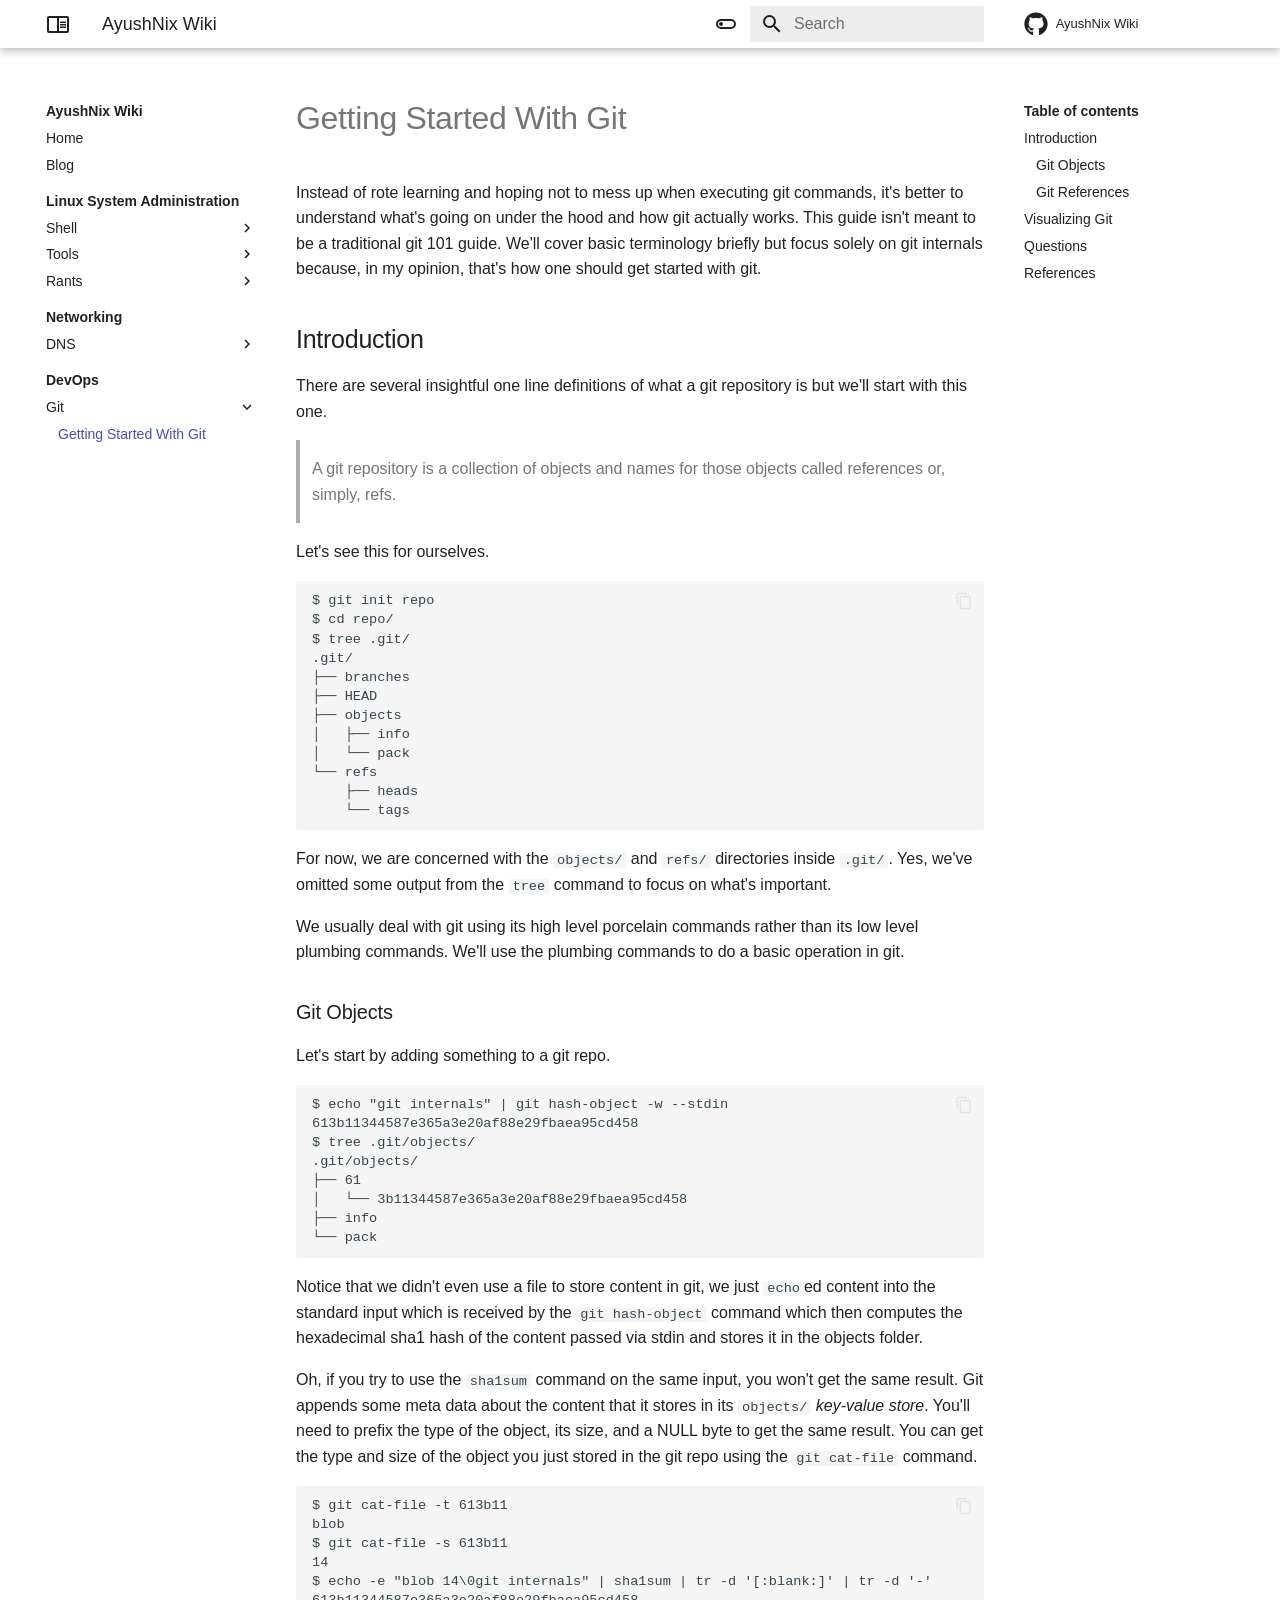
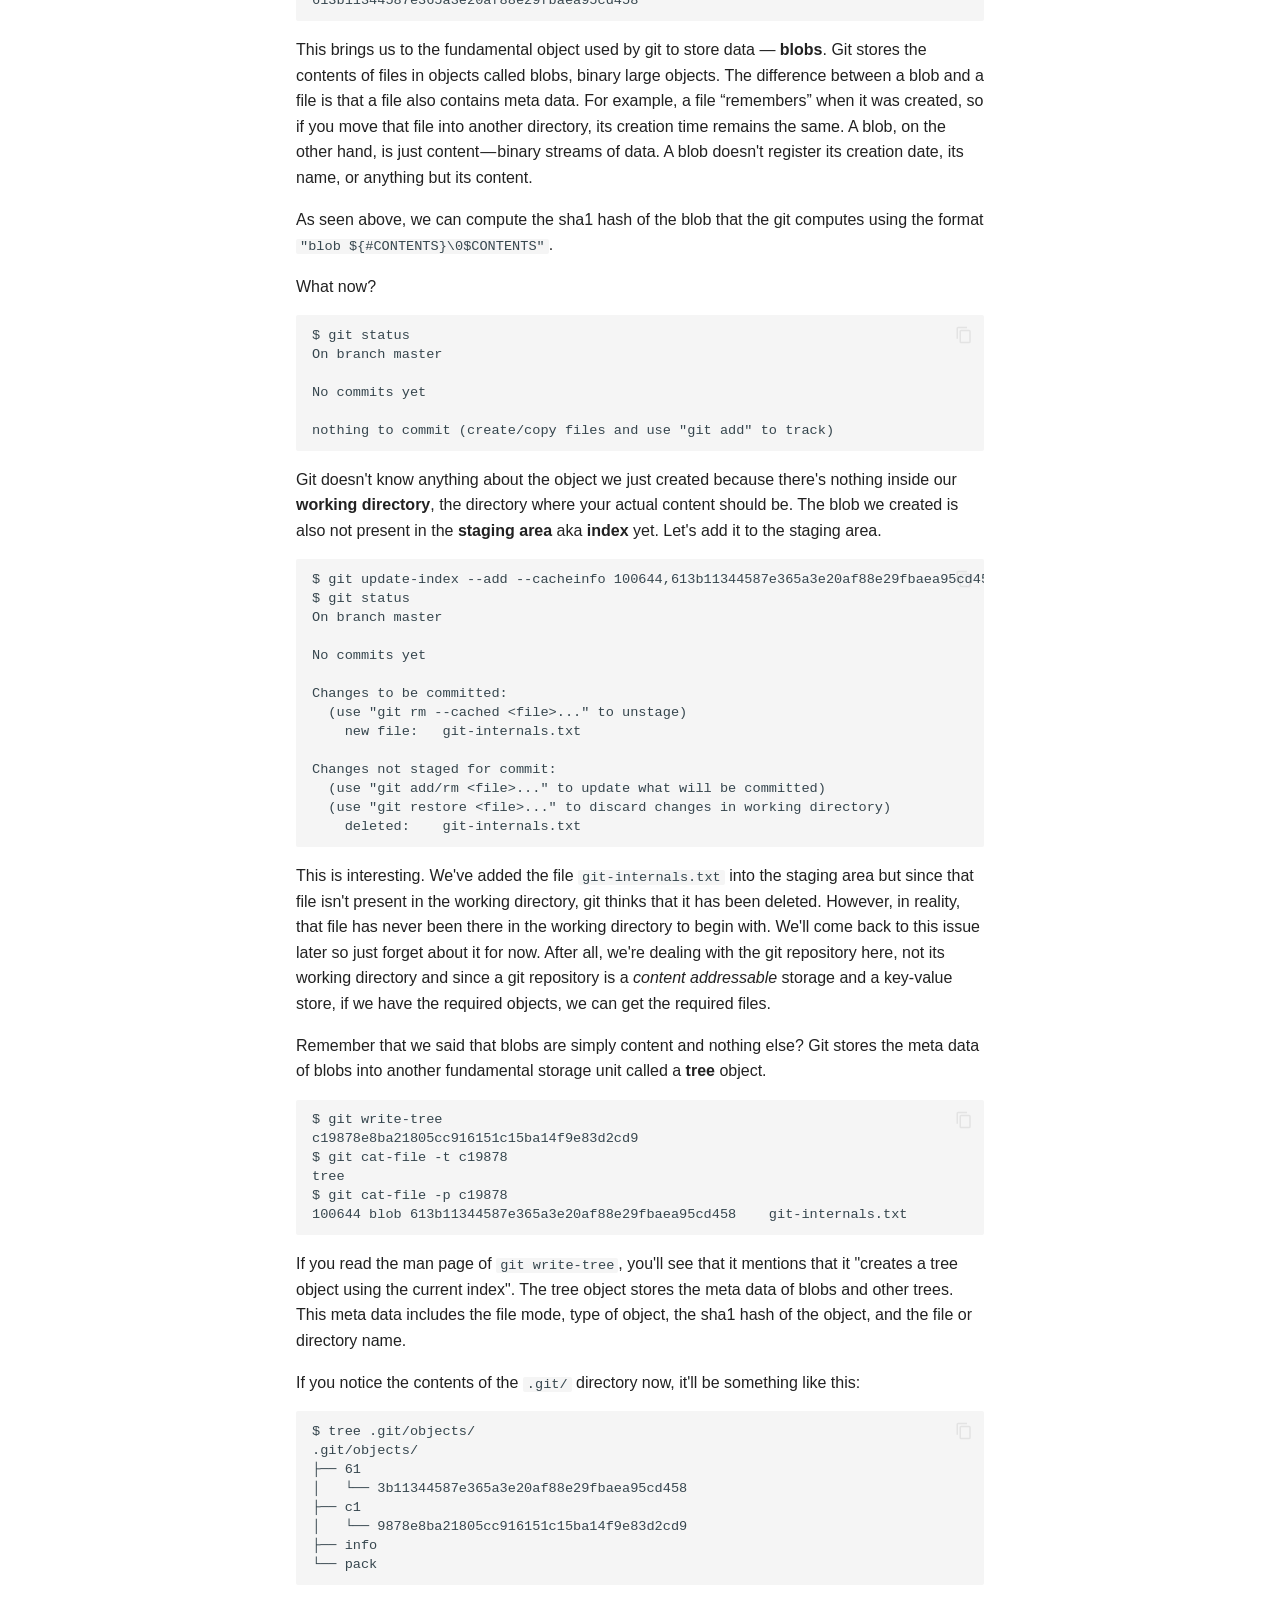
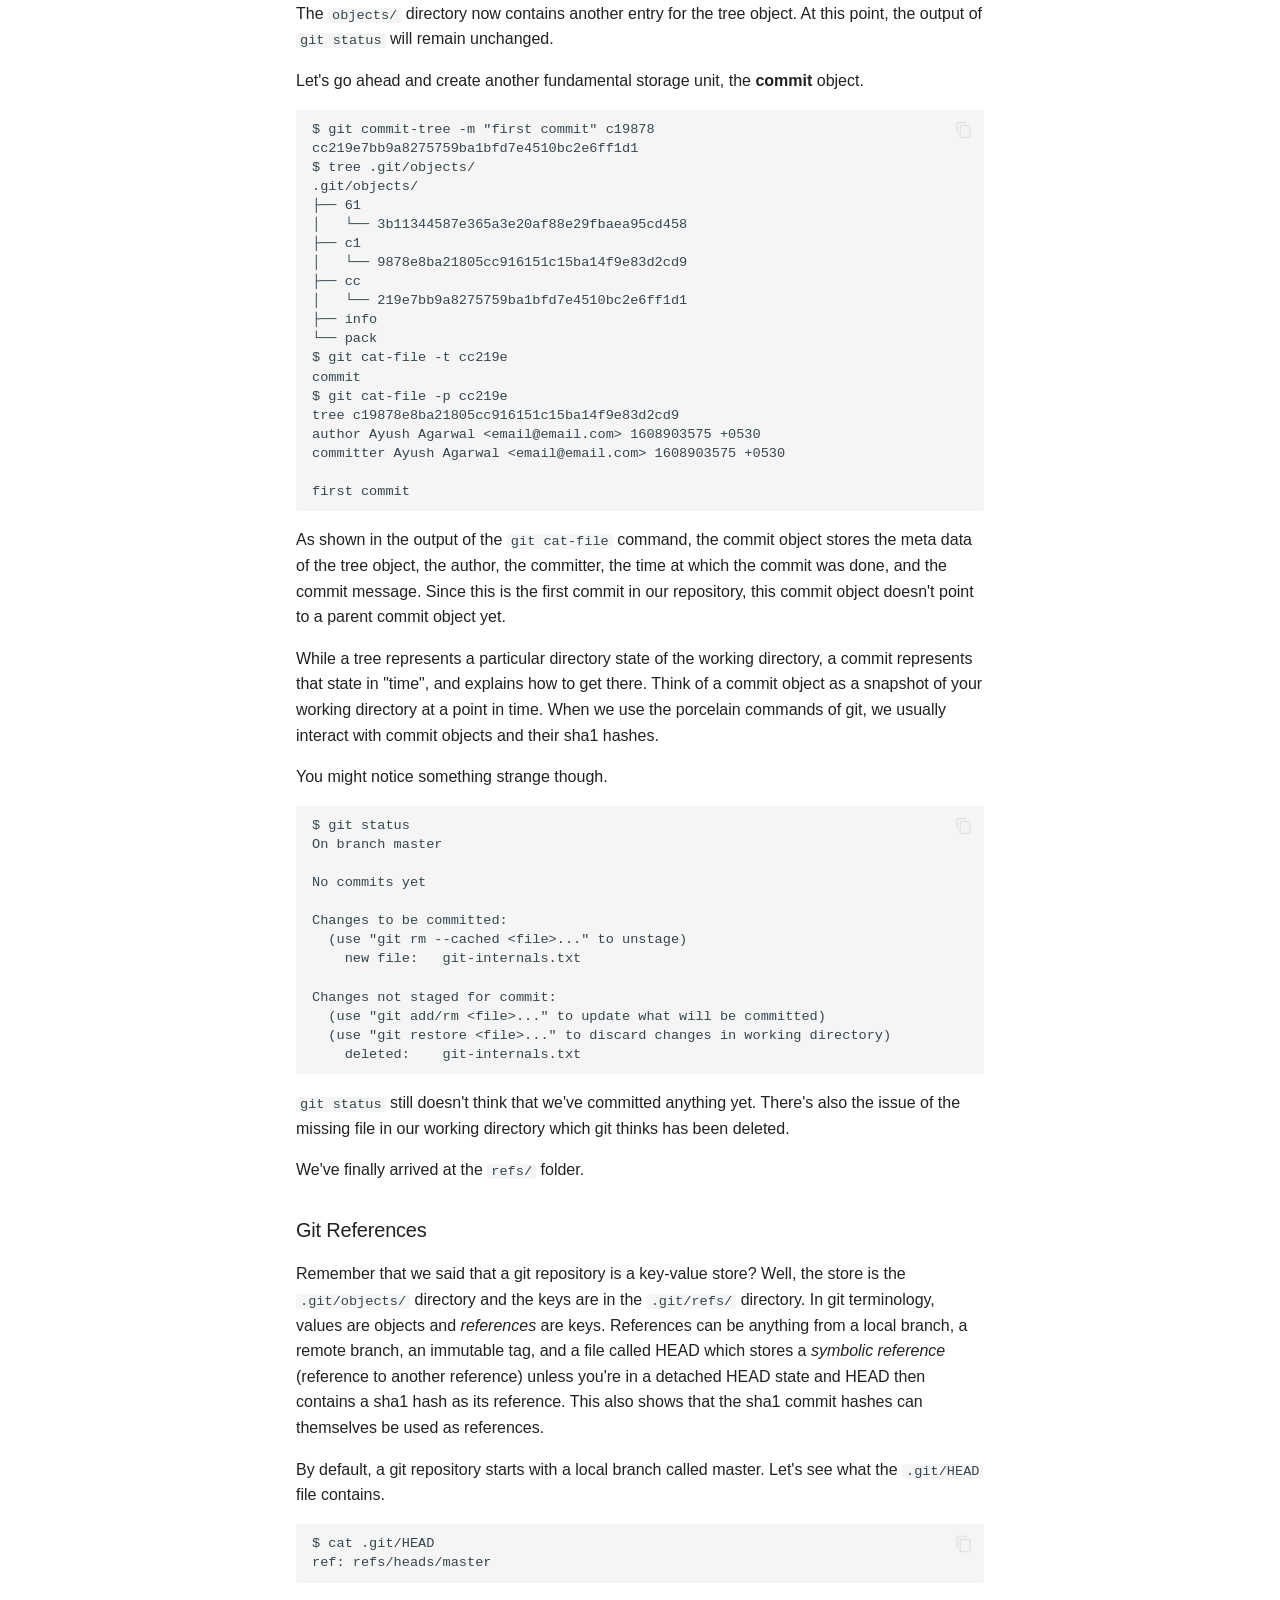
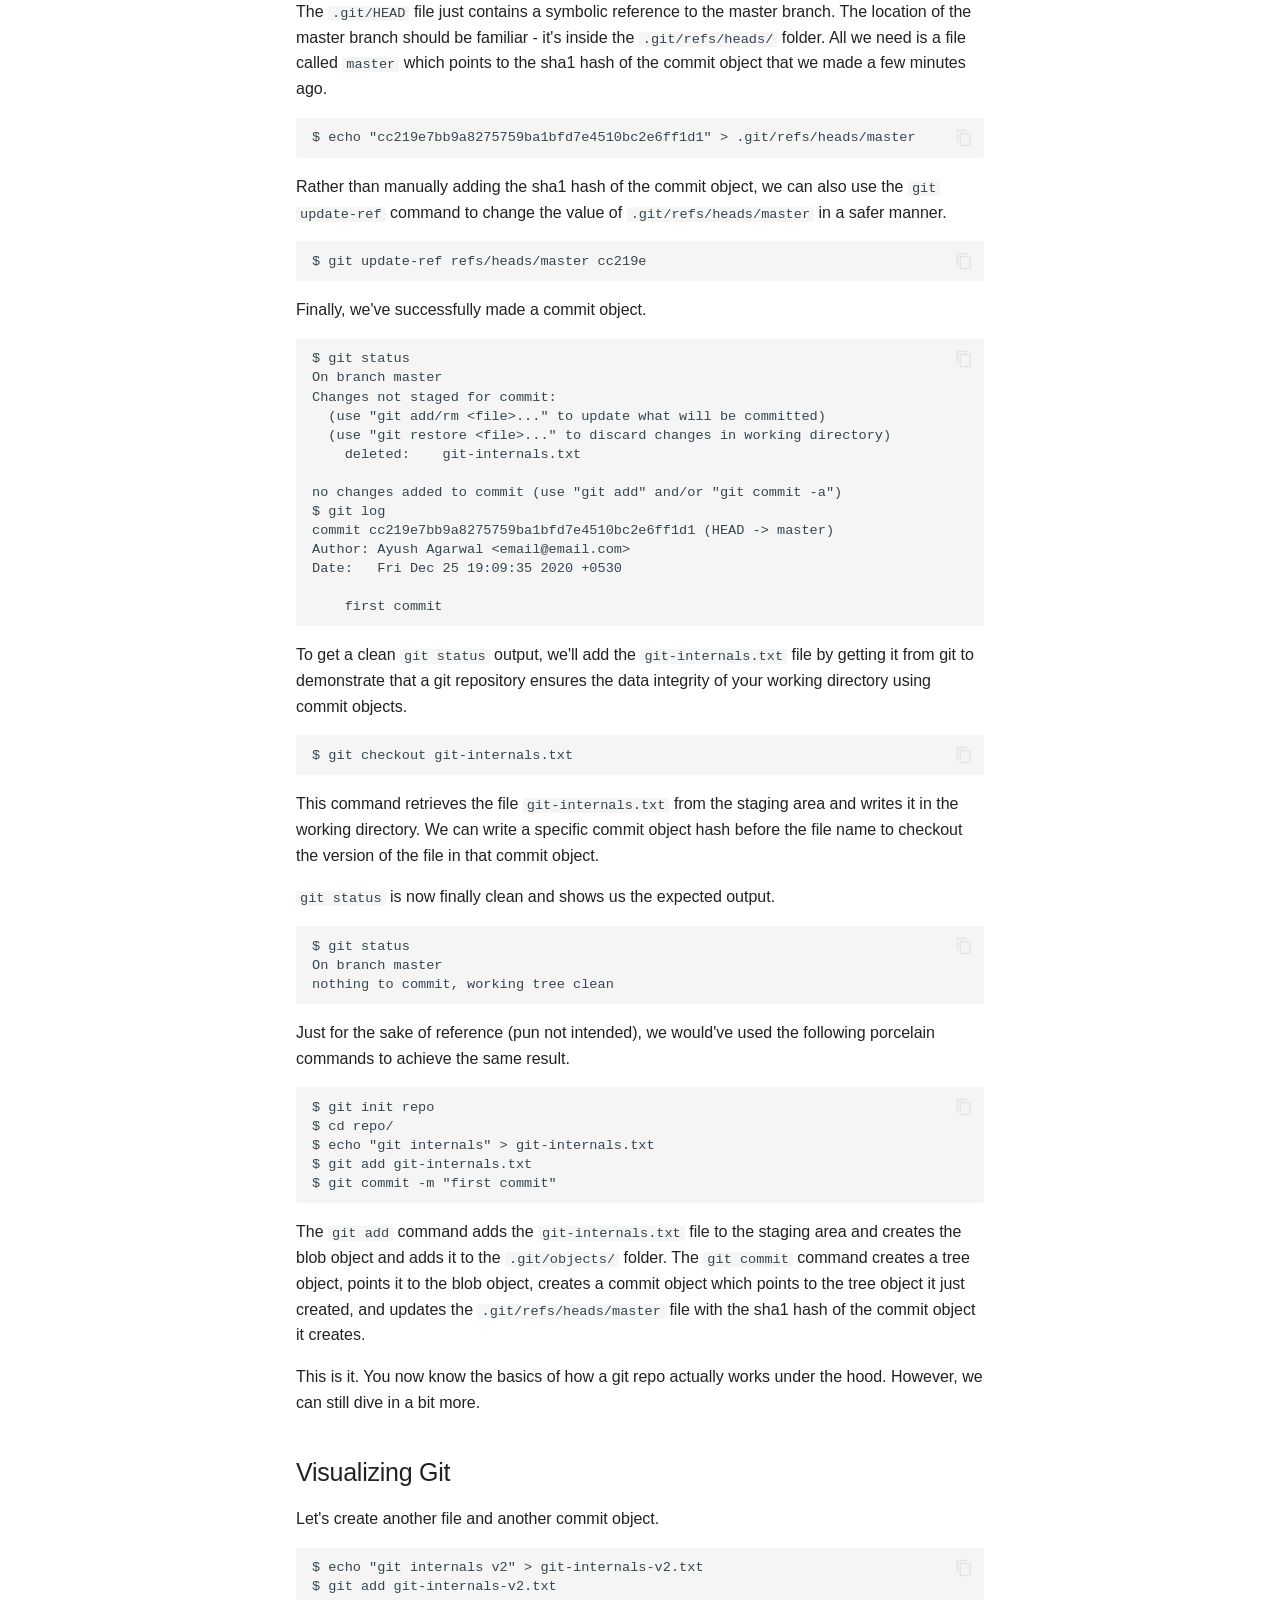
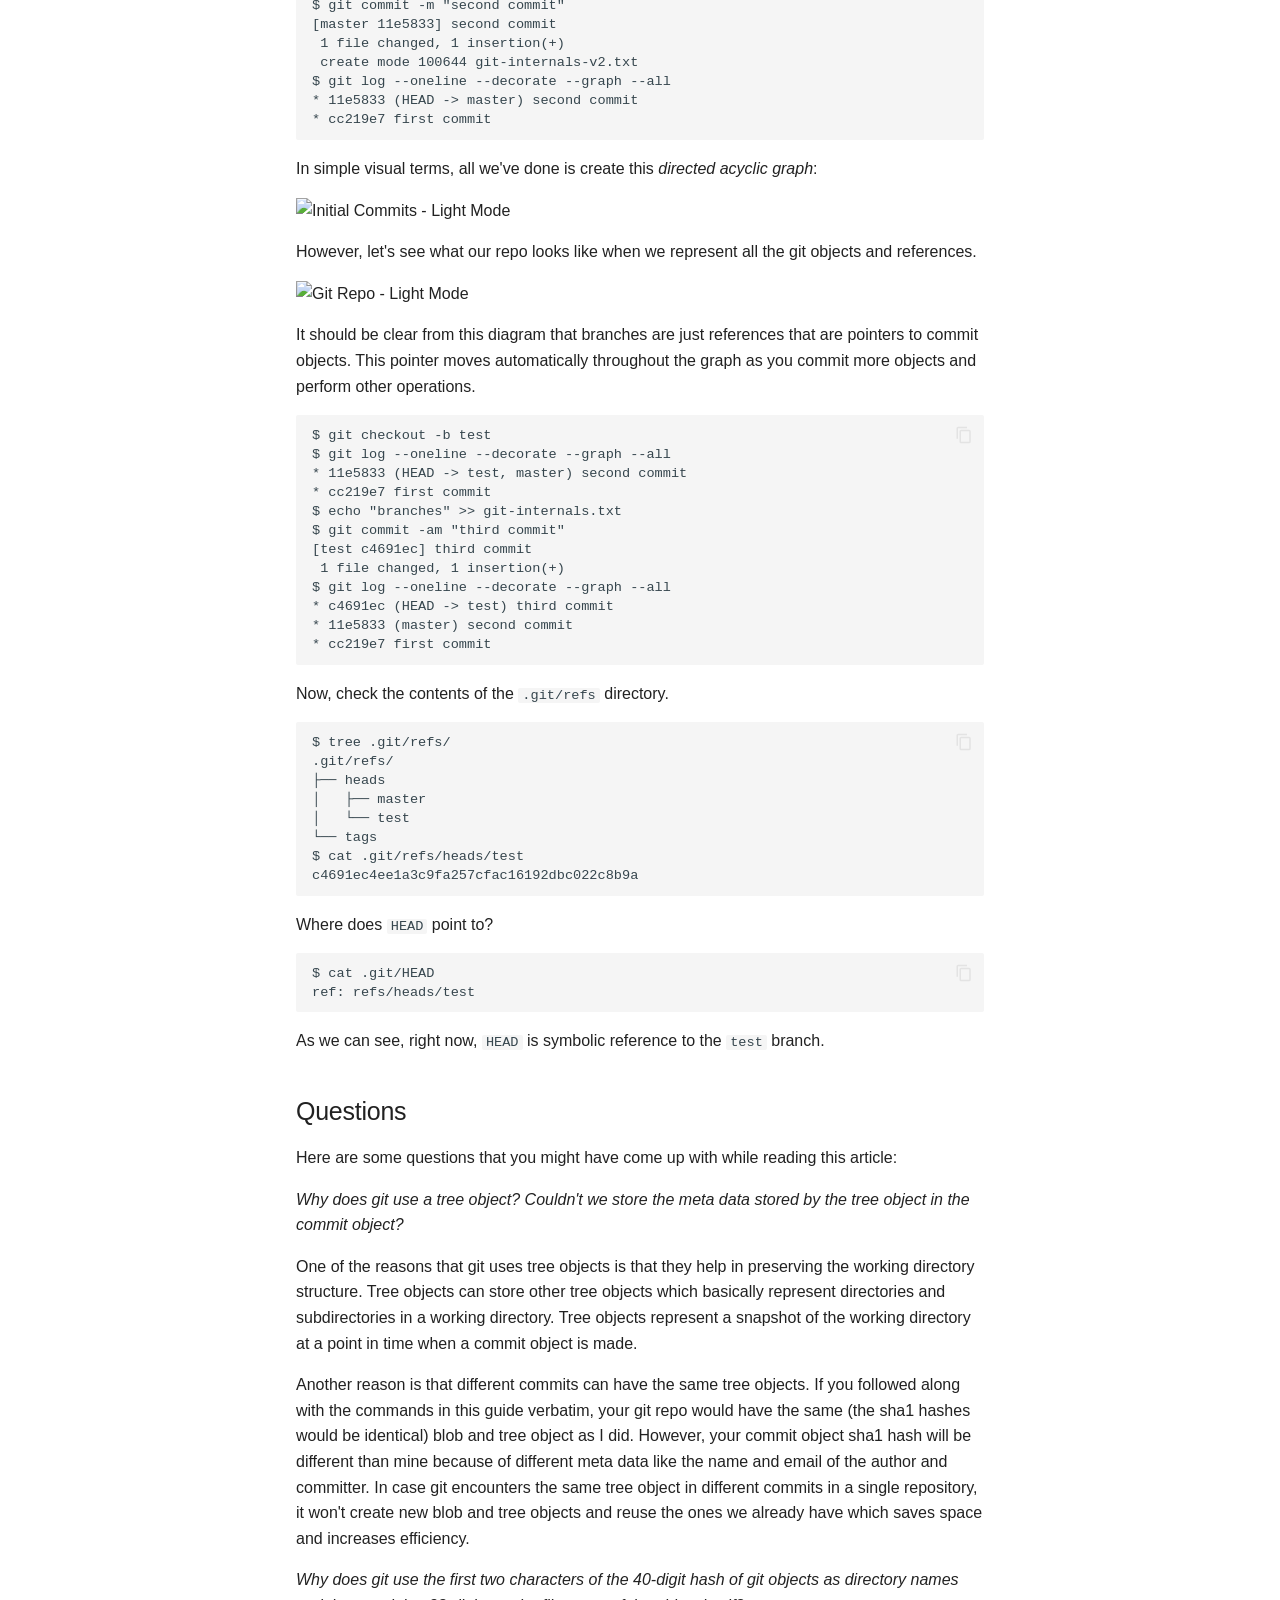
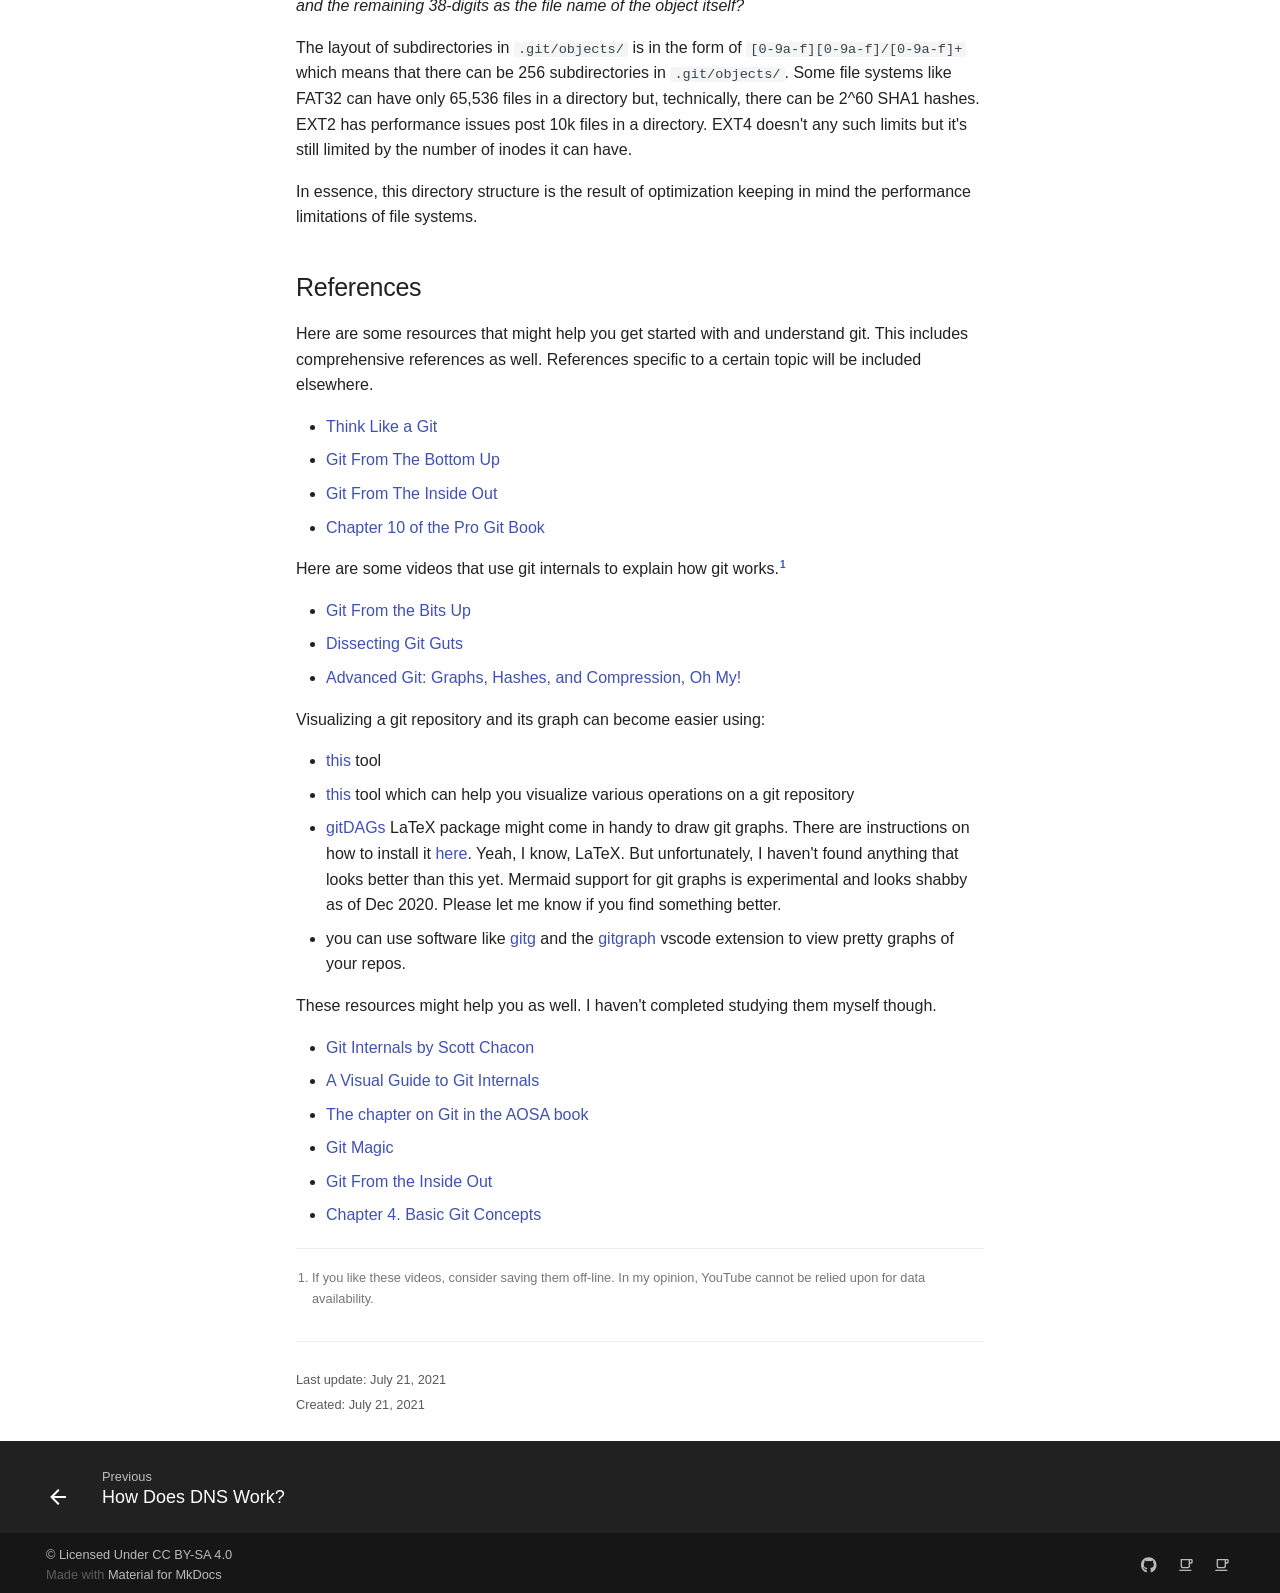
==== commit b618a022: "Deployed 50a0c15 with MkDocs version: 1.2.2" ====
--- a/devops/git/getting-started-with-git/index.html
+++ b/devops/git/getting-started-with-git/index.html
@@ -38,6 +38,8 @@
     
     
       <link rel="stylesheet" href="../../../css/dark-light-image.css">
+    
+      <link rel="stylesheet" href="../../../css/font-family.css">
     
     
       
@@ -1085,6 +1087,8 @@
     
       Last update: <span class="git-revision-date-localized-plugin git-revision-date-localized-plugin-date">July 21, 2021</span>
       
+        <br>Created: <span class="git-revision-date-localized-plugin git-revision-date-localized-plugin-date">July 21, 2021</span> 
+      
     
   </small>
 </div>
--- a/css/font-family.css
+++ b/css/font-family.css
@@ -0,0 +1,6 @@
+:root {
+  --md-text-font-family: "Inter", "Red Hat Text", "Roboto", "Source Sans Pro",
+    "Karla", "Nunito";
+  --md-code-font-family: "SF Mono", "DM Mono", "IBM Plex Mono", "JetBrains Mono",
+    "Roboto Mono", "Fira Code", "Source Code Pro";
+}
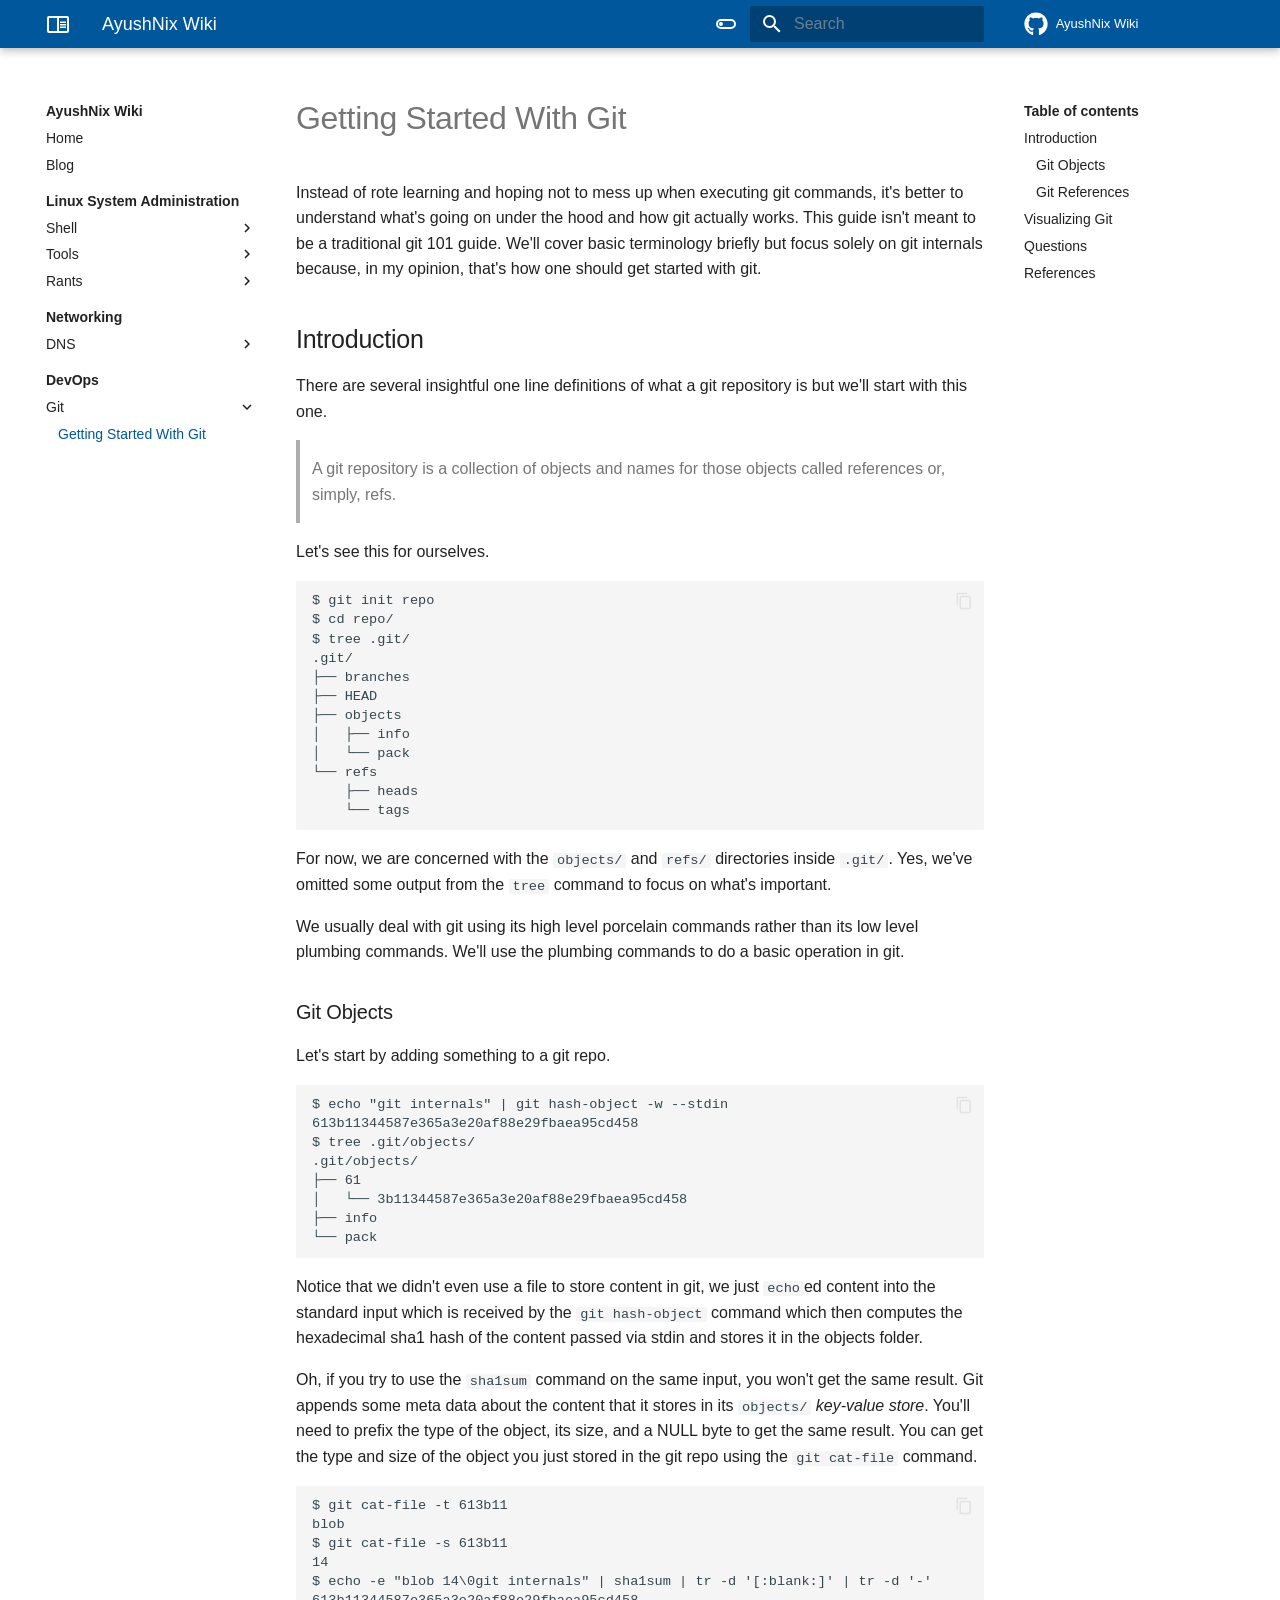
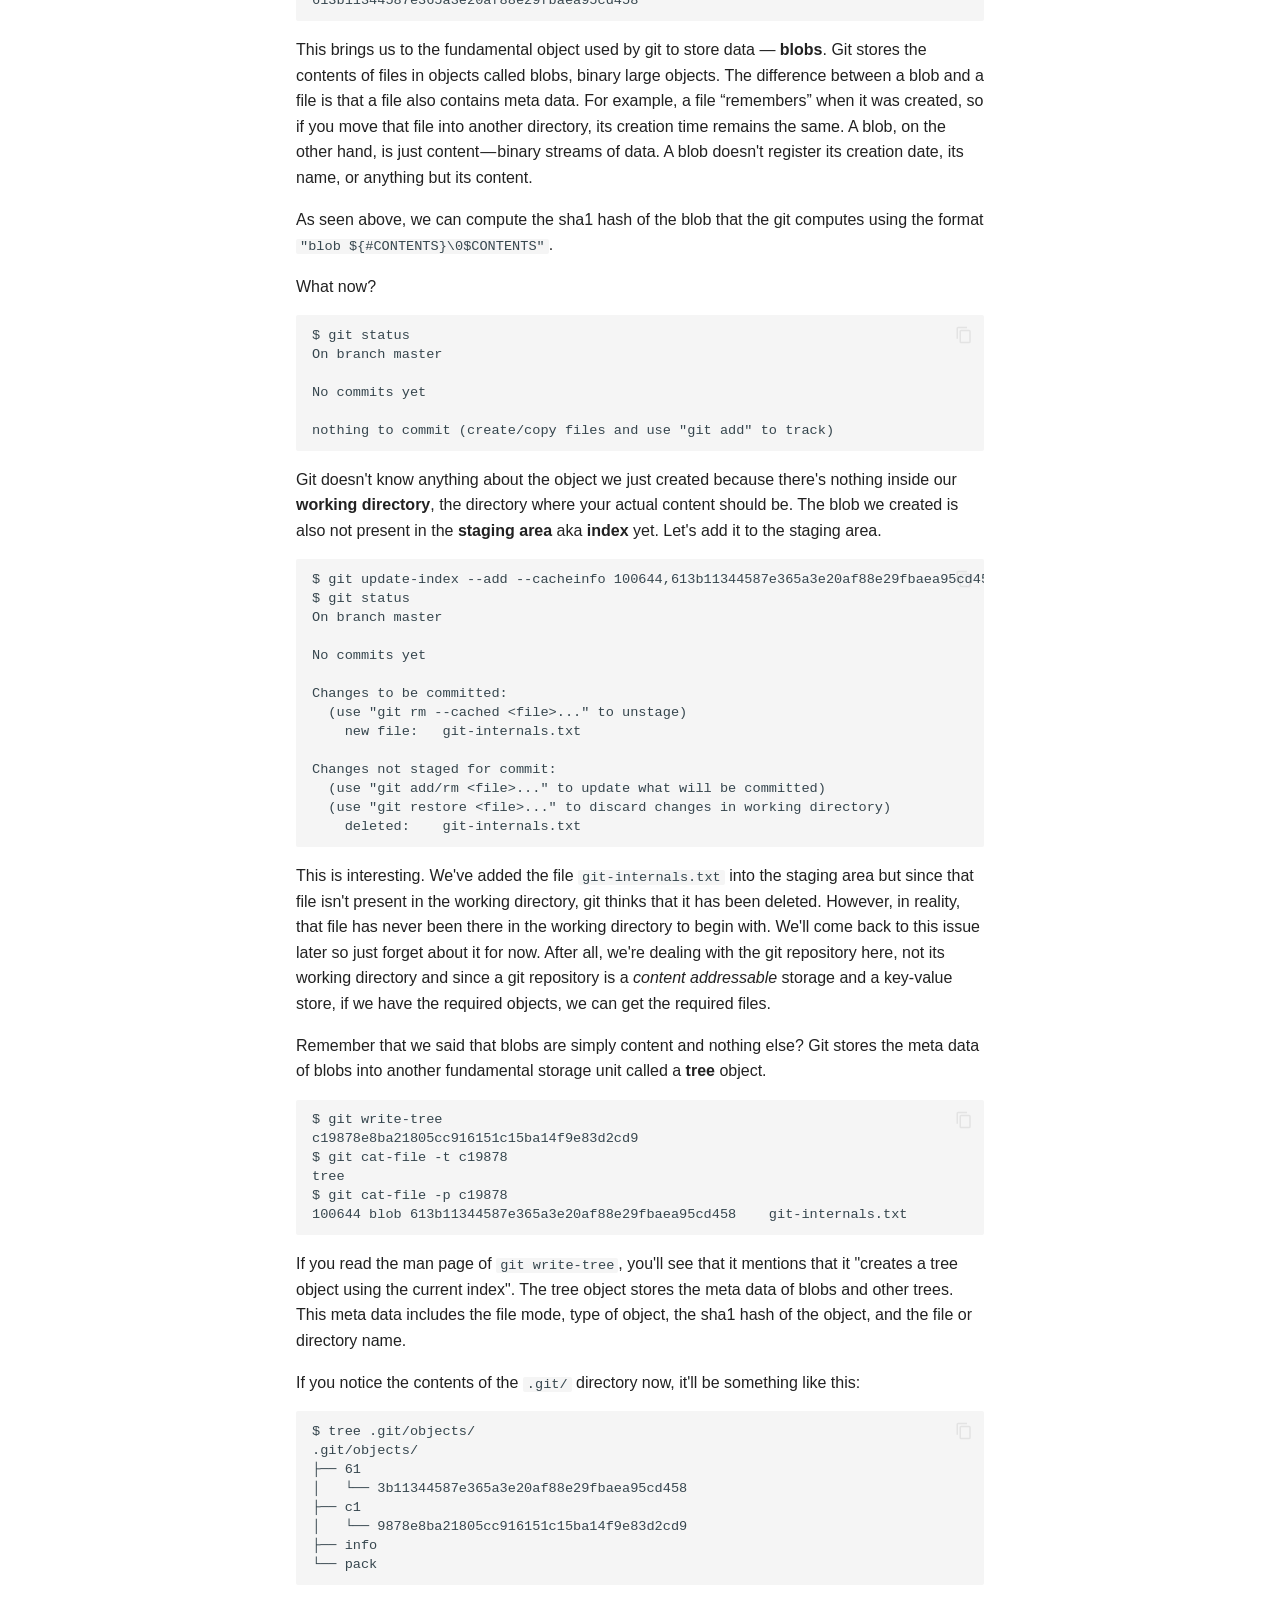
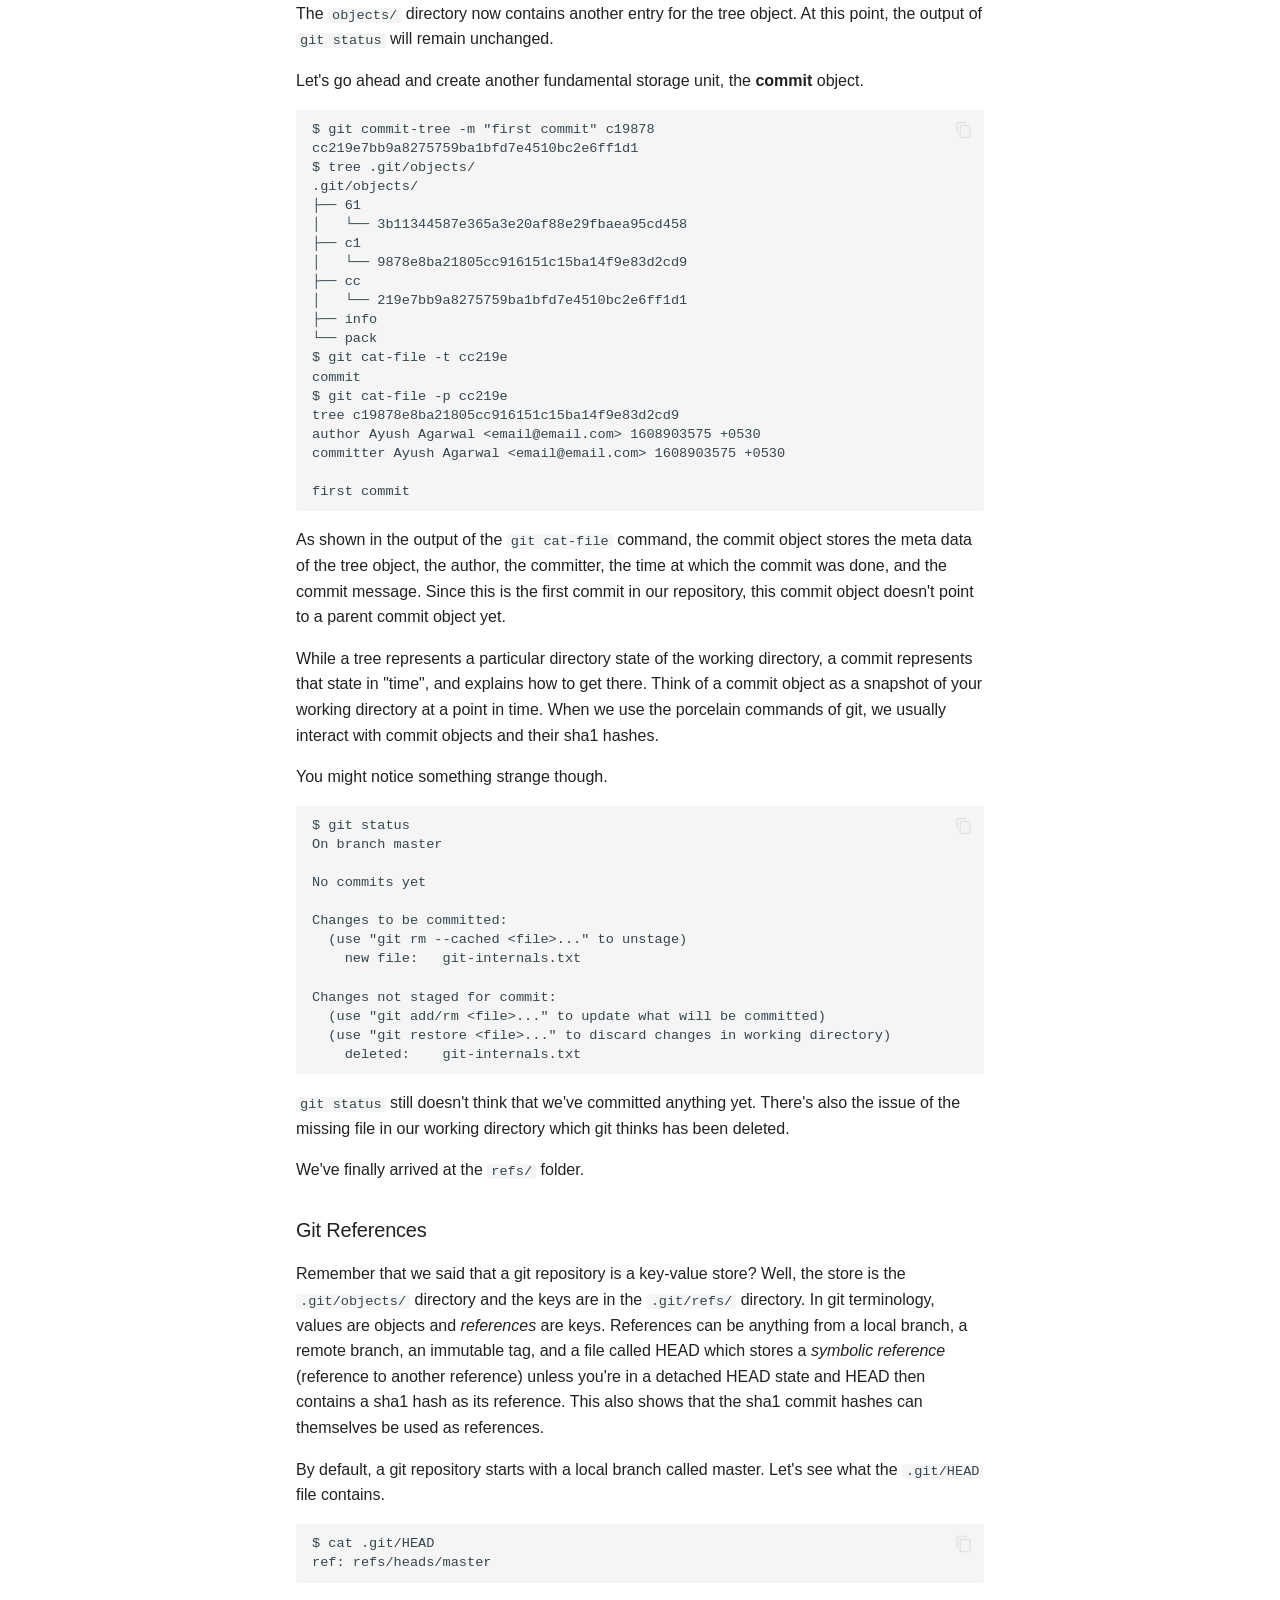
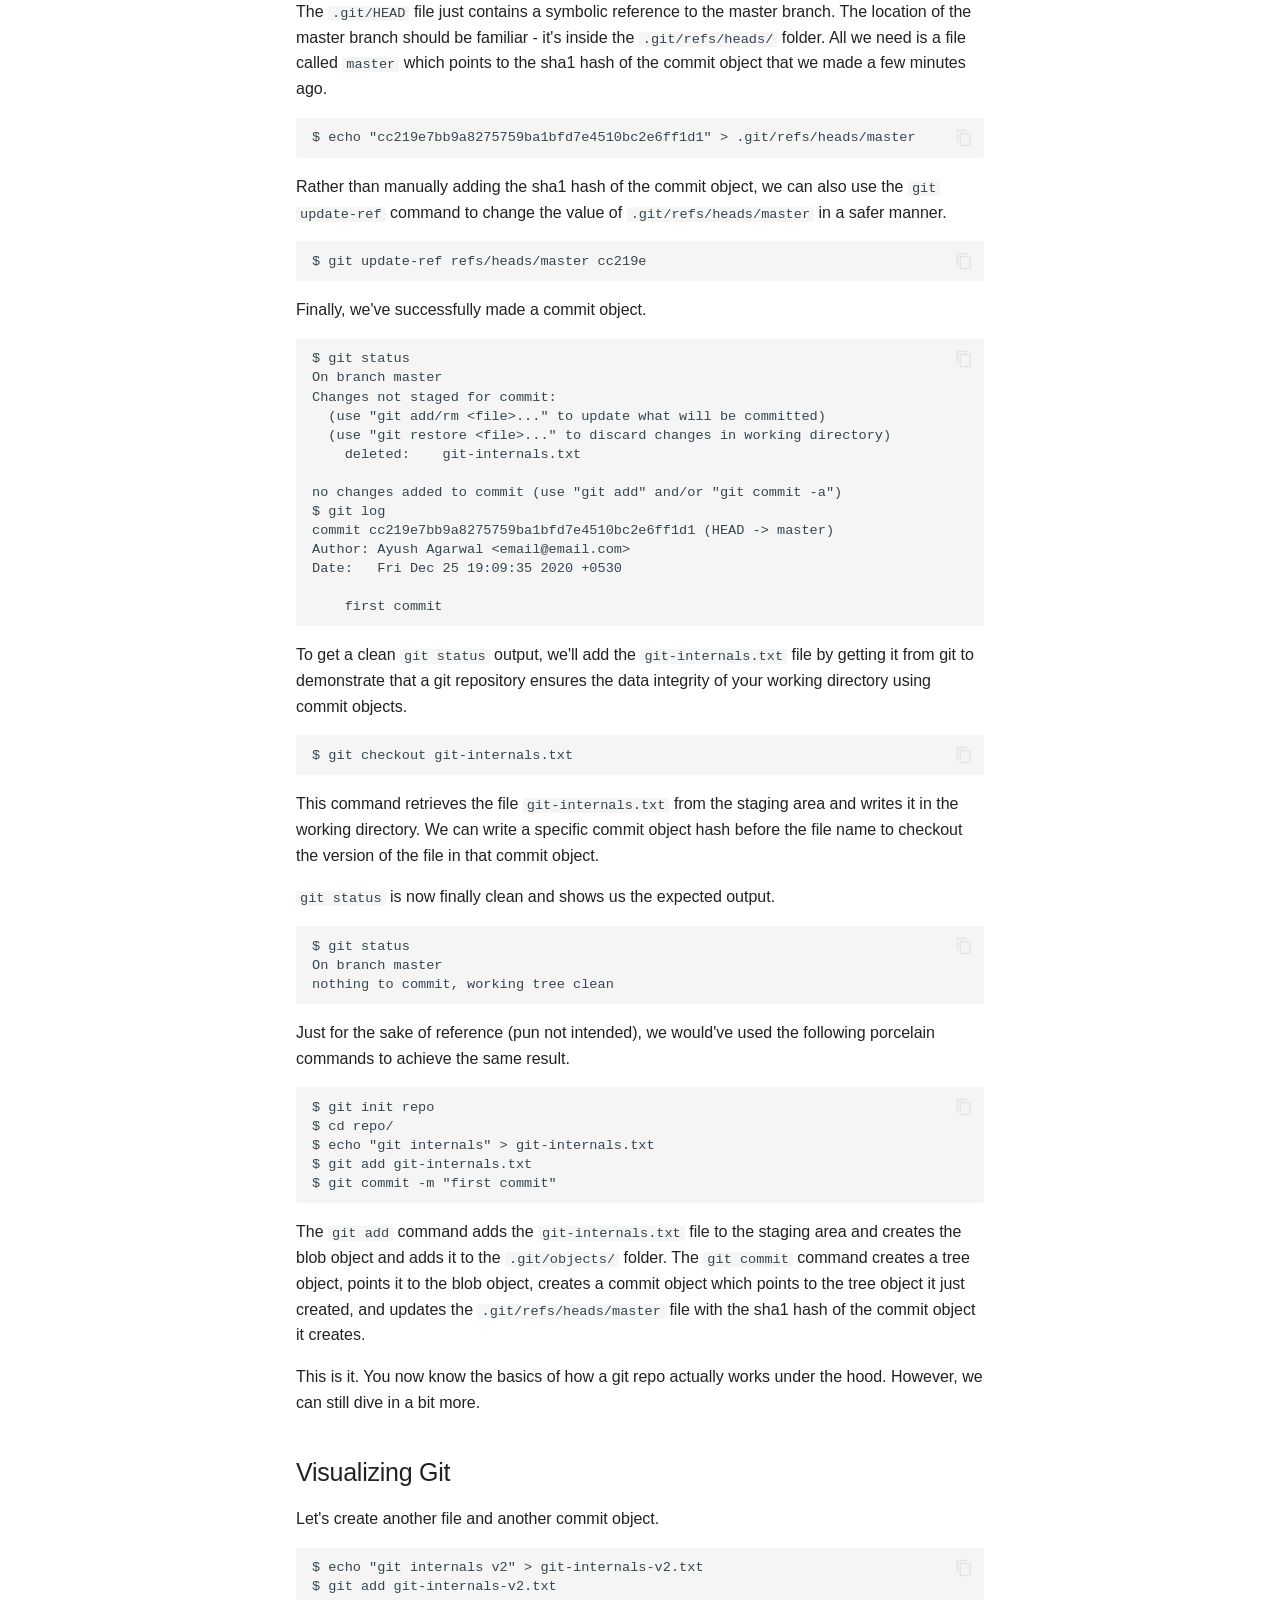
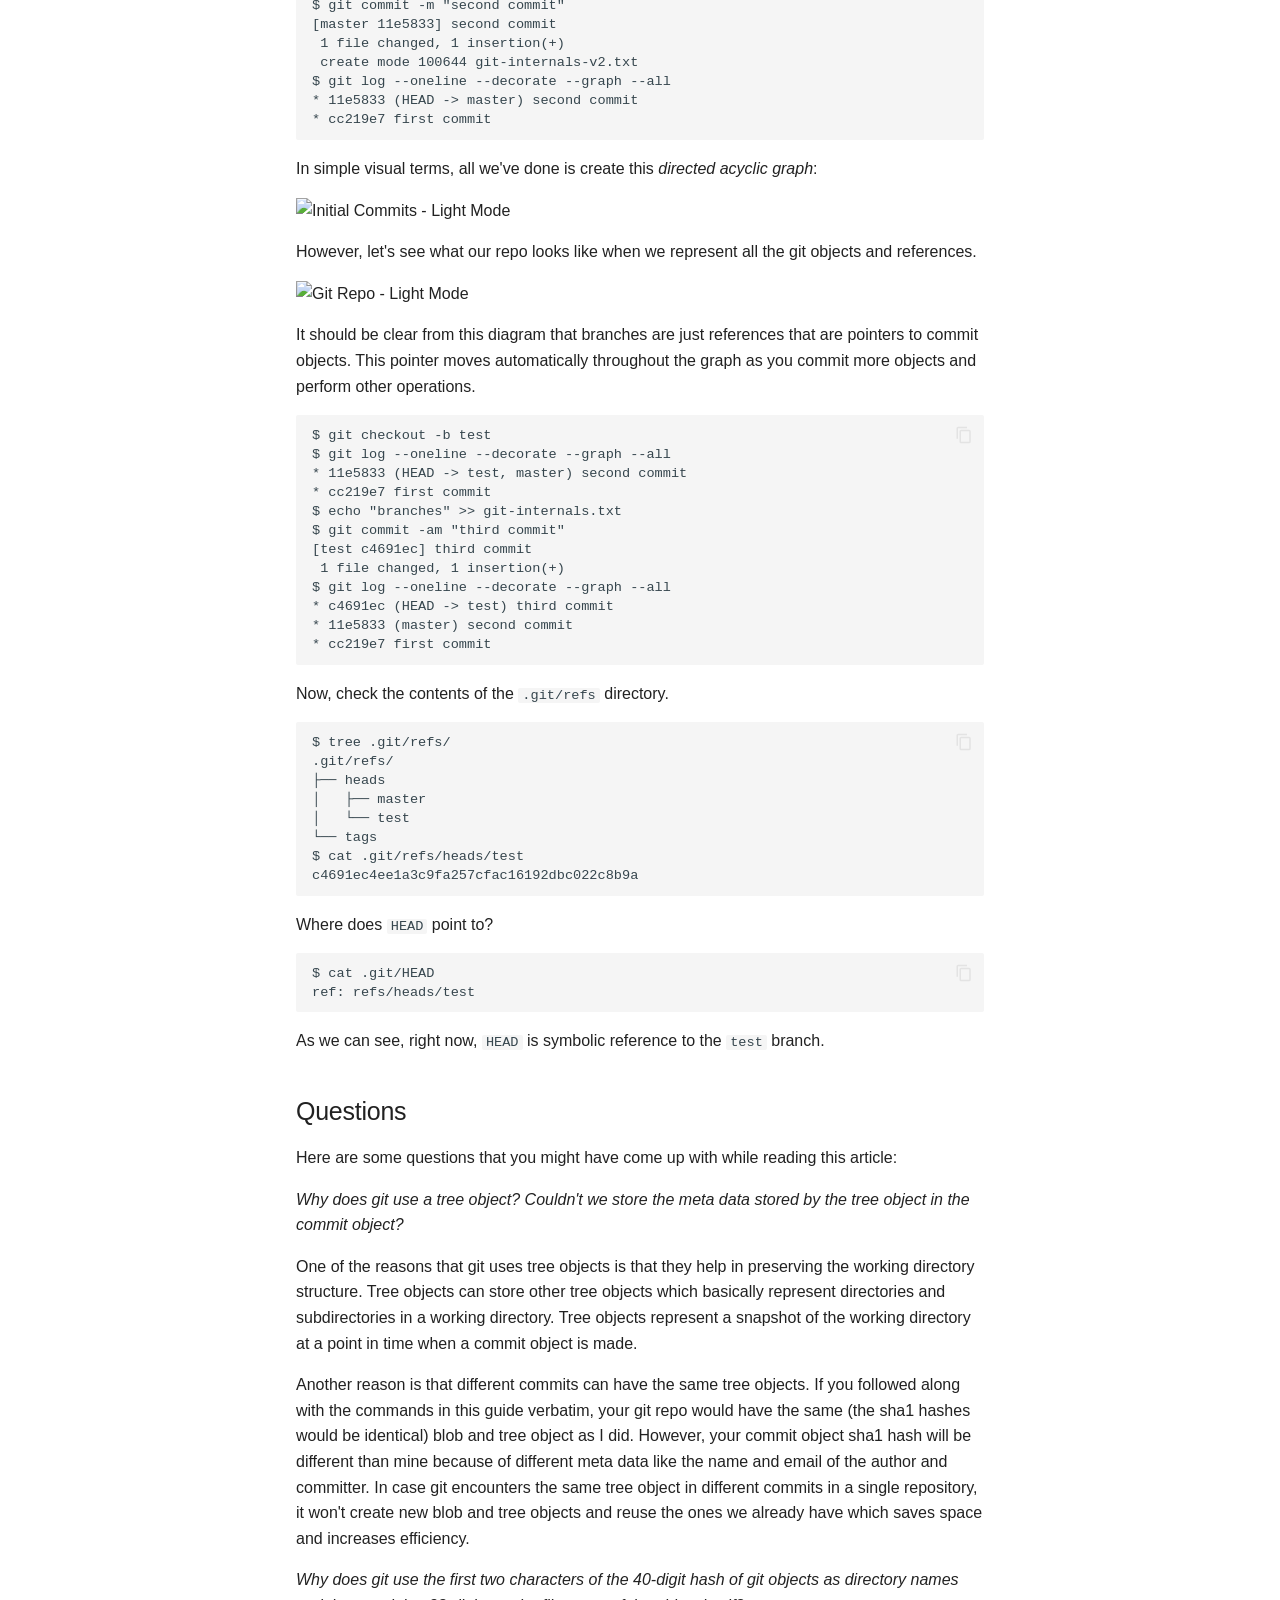
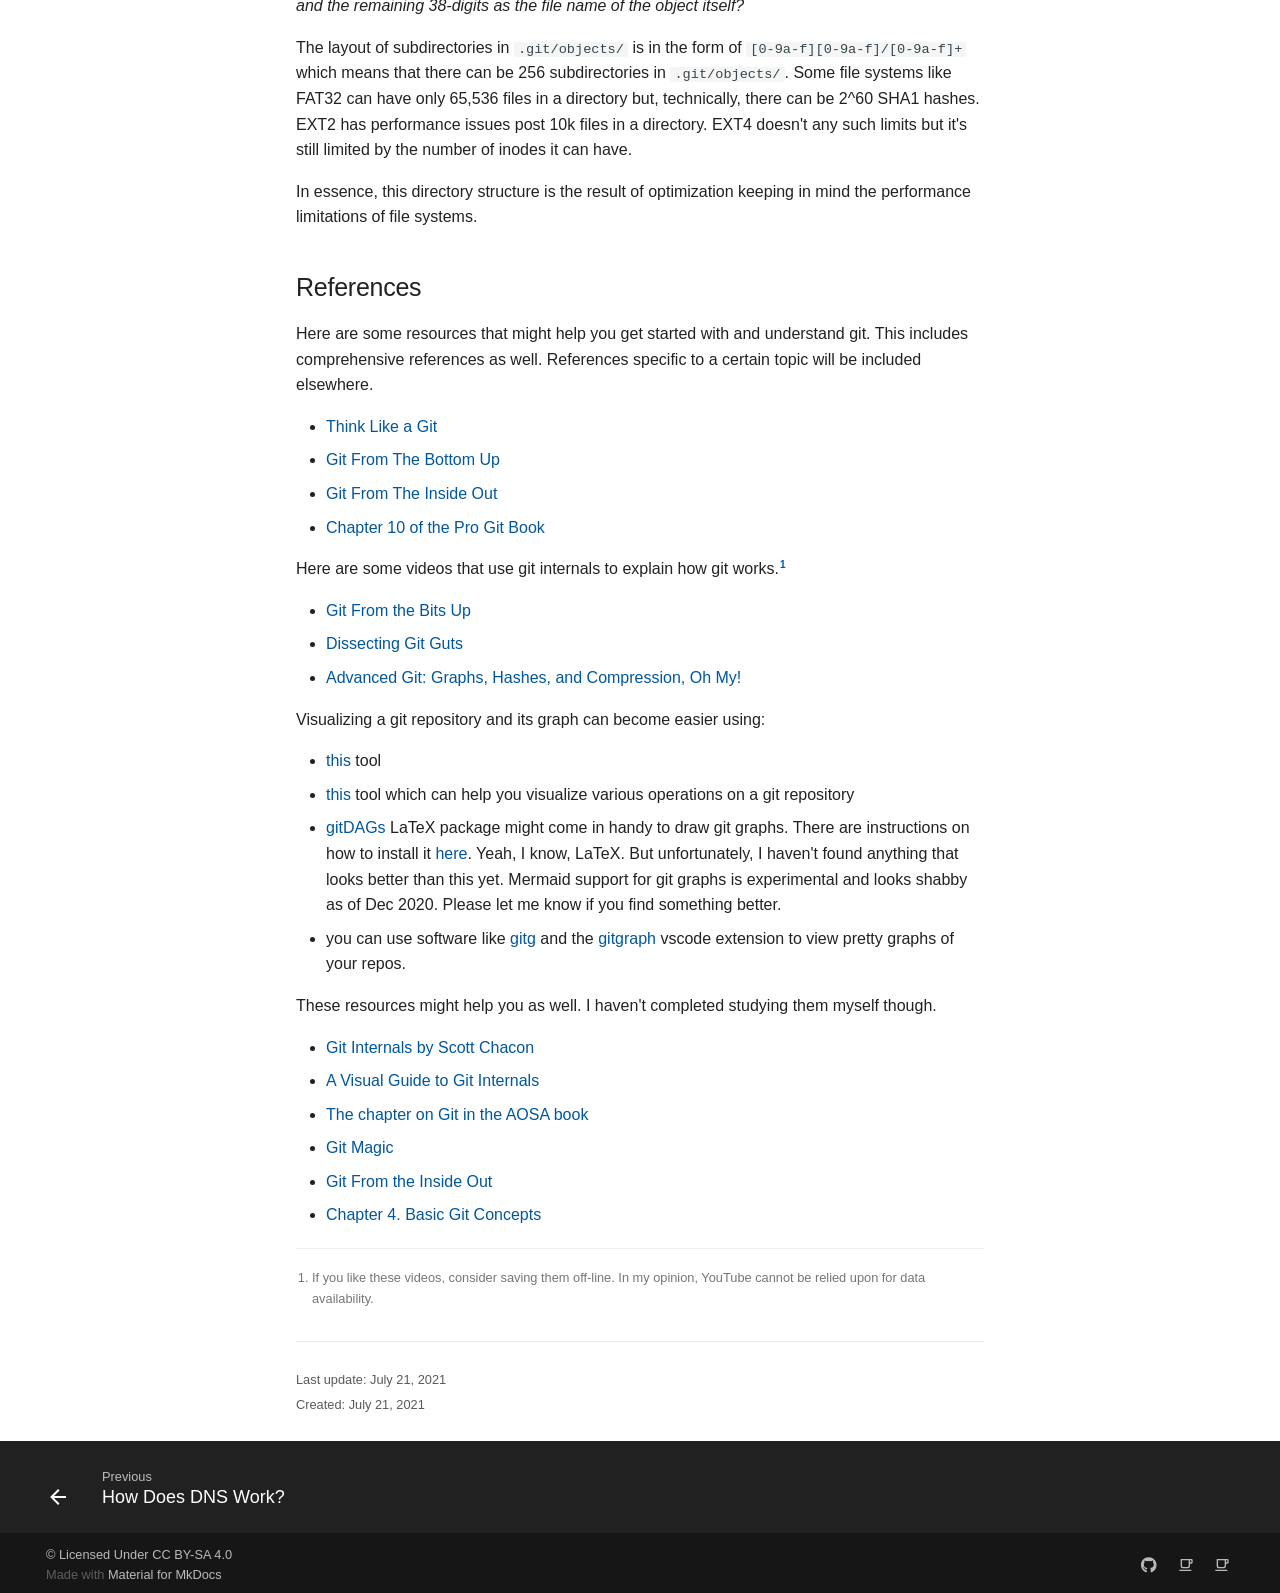
==== commit 17084e6e: "Deployed 26fad0c with MkDocs version: 1.2.2" ====
--- a/devops/git/getting-started-with-git/index.html
+++ b/devops/git/getting-started-with-git/index.html
@@ -41,6 +41,8 @@
     
       <link rel="stylesheet" href="../../../css/font-family.css">
     
+      <link rel="stylesheet" href="../../../css/primary-color.css">
+    
     
       
 
@@ -57,7 +59,7 @@
     
     
     
-    <body dir="ltr" data-md-color-scheme="default" data-md-color-primary="white" data-md-color-accent="blue">
+    <body dir="ltr" data-md-color-scheme="default" data-md-color-primary="light-blue-900" data-md-color-accent="deep-purple">
   
     
     <script>function __prefix(e){return new URL("../../..",location).pathname+"."+e}function __get(e,t=localStorage){return JSON.parse(t.getItem(__prefix(e)))}</script>
@@ -111,7 +113,7 @@
         
           
           
-          <input class="md-option" data-md-color-media="(prefers-color-scheme: light)" data-md-color-scheme="default" data-md-color-primary="white" data-md-color-accent="blue"  aria-label="Switch to Dark Mode"  type="radio" name="__palette" id="__palette_1">
+          <input class="md-option" data-md-color-media="(prefers-color-scheme: light)" data-md-color-scheme="default" data-md-color-primary="light-blue-900" data-md-color-accent="deep-purple"  aria-label="Switch to Dark Mode"  type="radio" name="__palette" id="__palette_1">
           
             <label class="md-header__button md-icon" title="Switch to Dark Mode" for="__palette_2" hidden>
               <svg xmlns="http://www.w3.org/2000/svg" viewBox="0 0 24 24"><path d="M7 10a2 2 0 0 1 2 2 2 2 0 0 1-2 2 2 2 0 0 1-2-2 2 2 0 0 1 2-2m10-3a5 5 0 0 1 5 5 5 5 0 0 1-5 5H7a5 5 0 0 1-5-5 5 5 0 0 1 5-5h10M7 9a3 3 0 0 0-3 3 3 3 0 0 0 3 3h10a3 3 0 0 0 3-3 3 3 0 0 0-3-3H7z"/></svg>
@@ -120,7 +122,7 @@
         
           
           
-          <input class="md-option" data-md-color-media="(prefers-color-scheme: dark)" data-md-color-scheme="slate" data-md-color-primary="black" data-md-color-accent="blue"  aria-label="Switch to Light Mode"  type="radio" name="__palette" id="__palette_2">
+          <input class="md-option" data-md-color-media="(prefers-color-scheme: dark)" data-md-color-scheme="slate" data-md-color-primary="light-blue-300" data-md-color-accent="orange"  aria-label="Switch to Light Mode"  type="radio" name="__palette" id="__palette_2">
           
             <label class="md-header__button md-icon" title="Switch to Light Mode" for="__palette_1" hidden>
               <svg xmlns="http://www.w3.org/2000/svg" viewBox="0 0 24 24"><path d="M17 7H7a5 5 0 0 0-5 5 5 5 0 0 0 5 5h10a5 5 0 0 0 5-5 5 5 0 0 0-5-5m0 8a3 3 0 0 1-3-3 3 3 0 0 1 3-3 3 3 0 0 1 3 3 3 3 0 0 1-3 3z"/></svg>
--- a/css/primary-color.css
+++ b/css/primary-color.css
@@ -0,0 +1,19 @@
+/* materialui.co/colors */
+
+/* light-blue-300 */
+[data-md-color-primary="light-blue-300"] {
+  --md-primary-fg-color: hsla(198.57, 91.3%, 63.92%, 1);
+  --md-primary-fg-color--light: hsla(198.84, 92.37%, 74.31%, 1);
+  --md-primary-fg-color--dark: hsla(198.73, 91.93%, 56.27%, 1);
+  --md-primary-bg-color: hsla(0, 0%, 0%, 0.87);
+  --md-primary-bg-color--light: hsla(0, 0%, 0%, 0.54);
+}
+
+/* light-blue-900 */
+[data-md-color-primary="light-blue-900"] {
+  --md-primary-fg-color: hsla(206.49, 98.72%, 30.59%, 1);
+  --md-primary-fg-color--light: hsla(202.46, 97.91%, 37.45%, 1);
+  --md-primary-fg-color--dark: hsla(207, 99, 28, 1);
+  --md-primary-bg-color: hsla(0, 0%, 100%, 1);
+  --md-primary-bg-color--light: hsla(0, 0%, 100%, 0.7);
+}
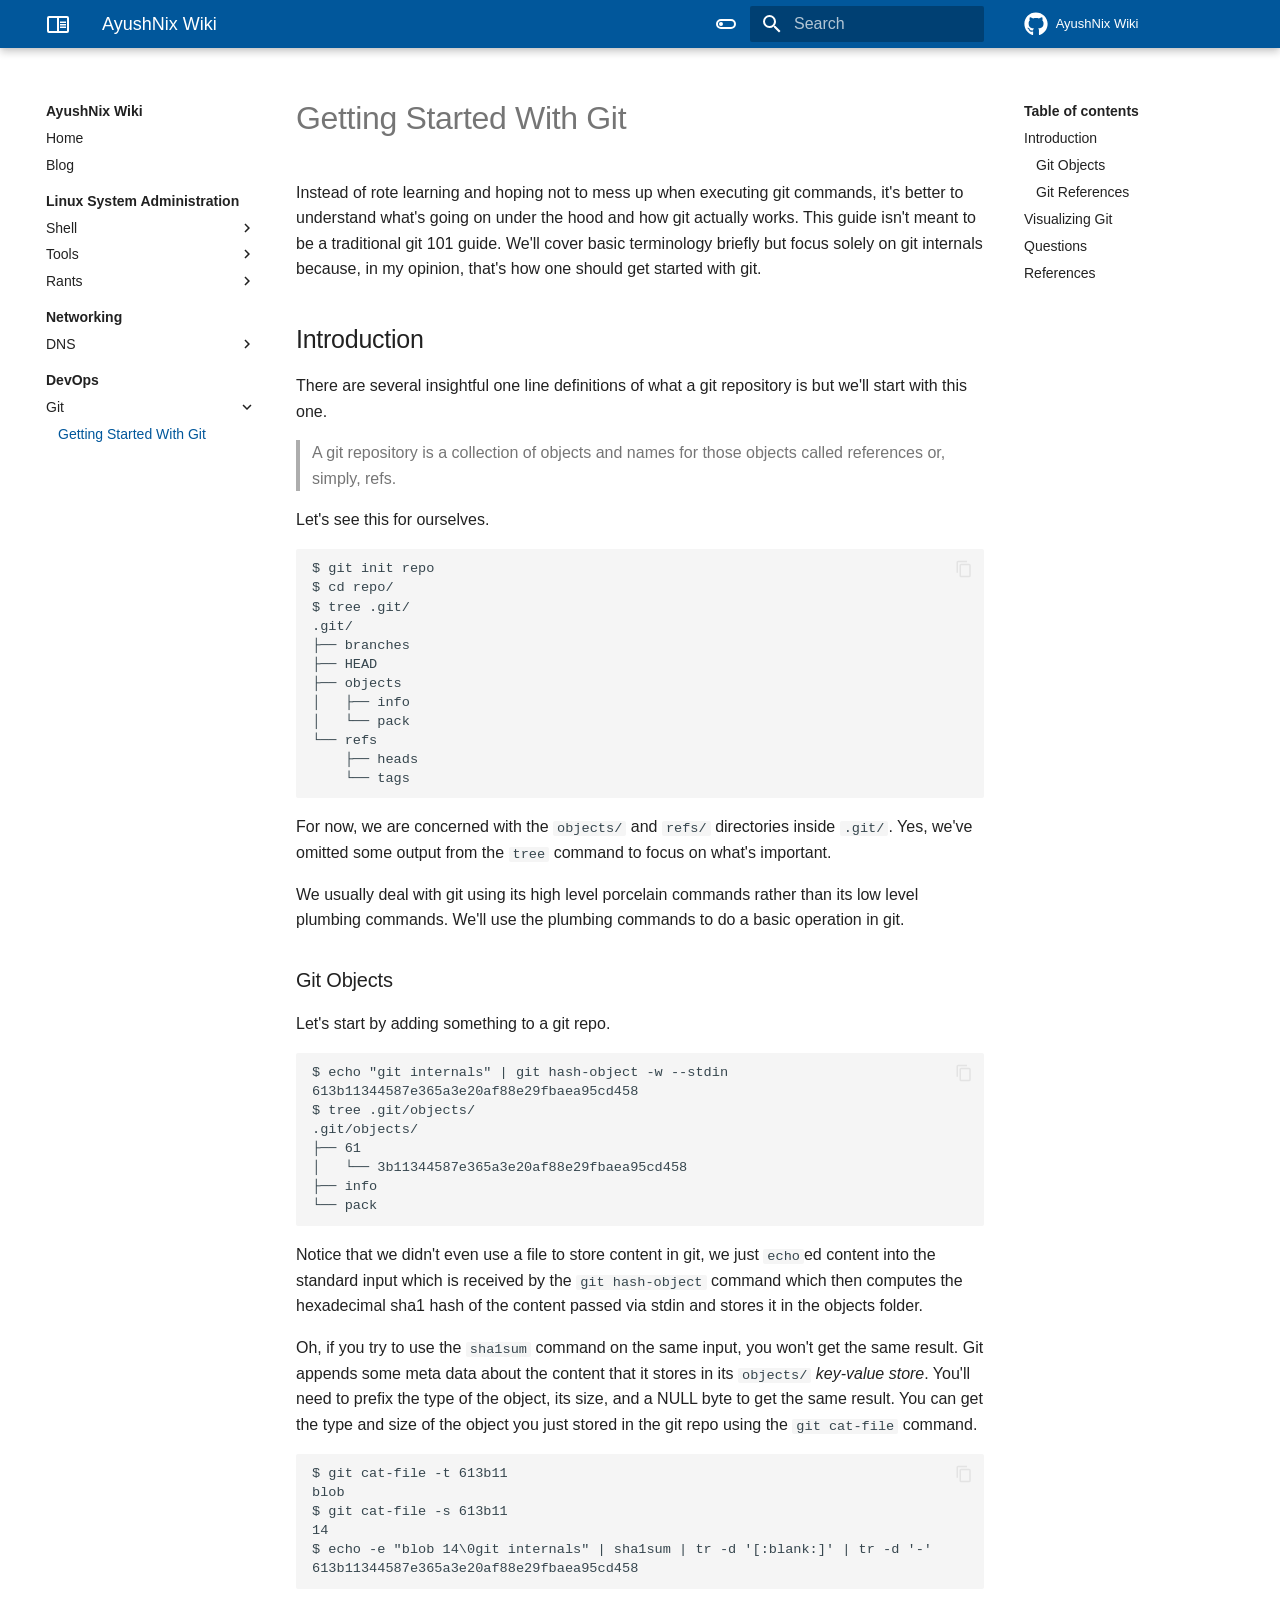
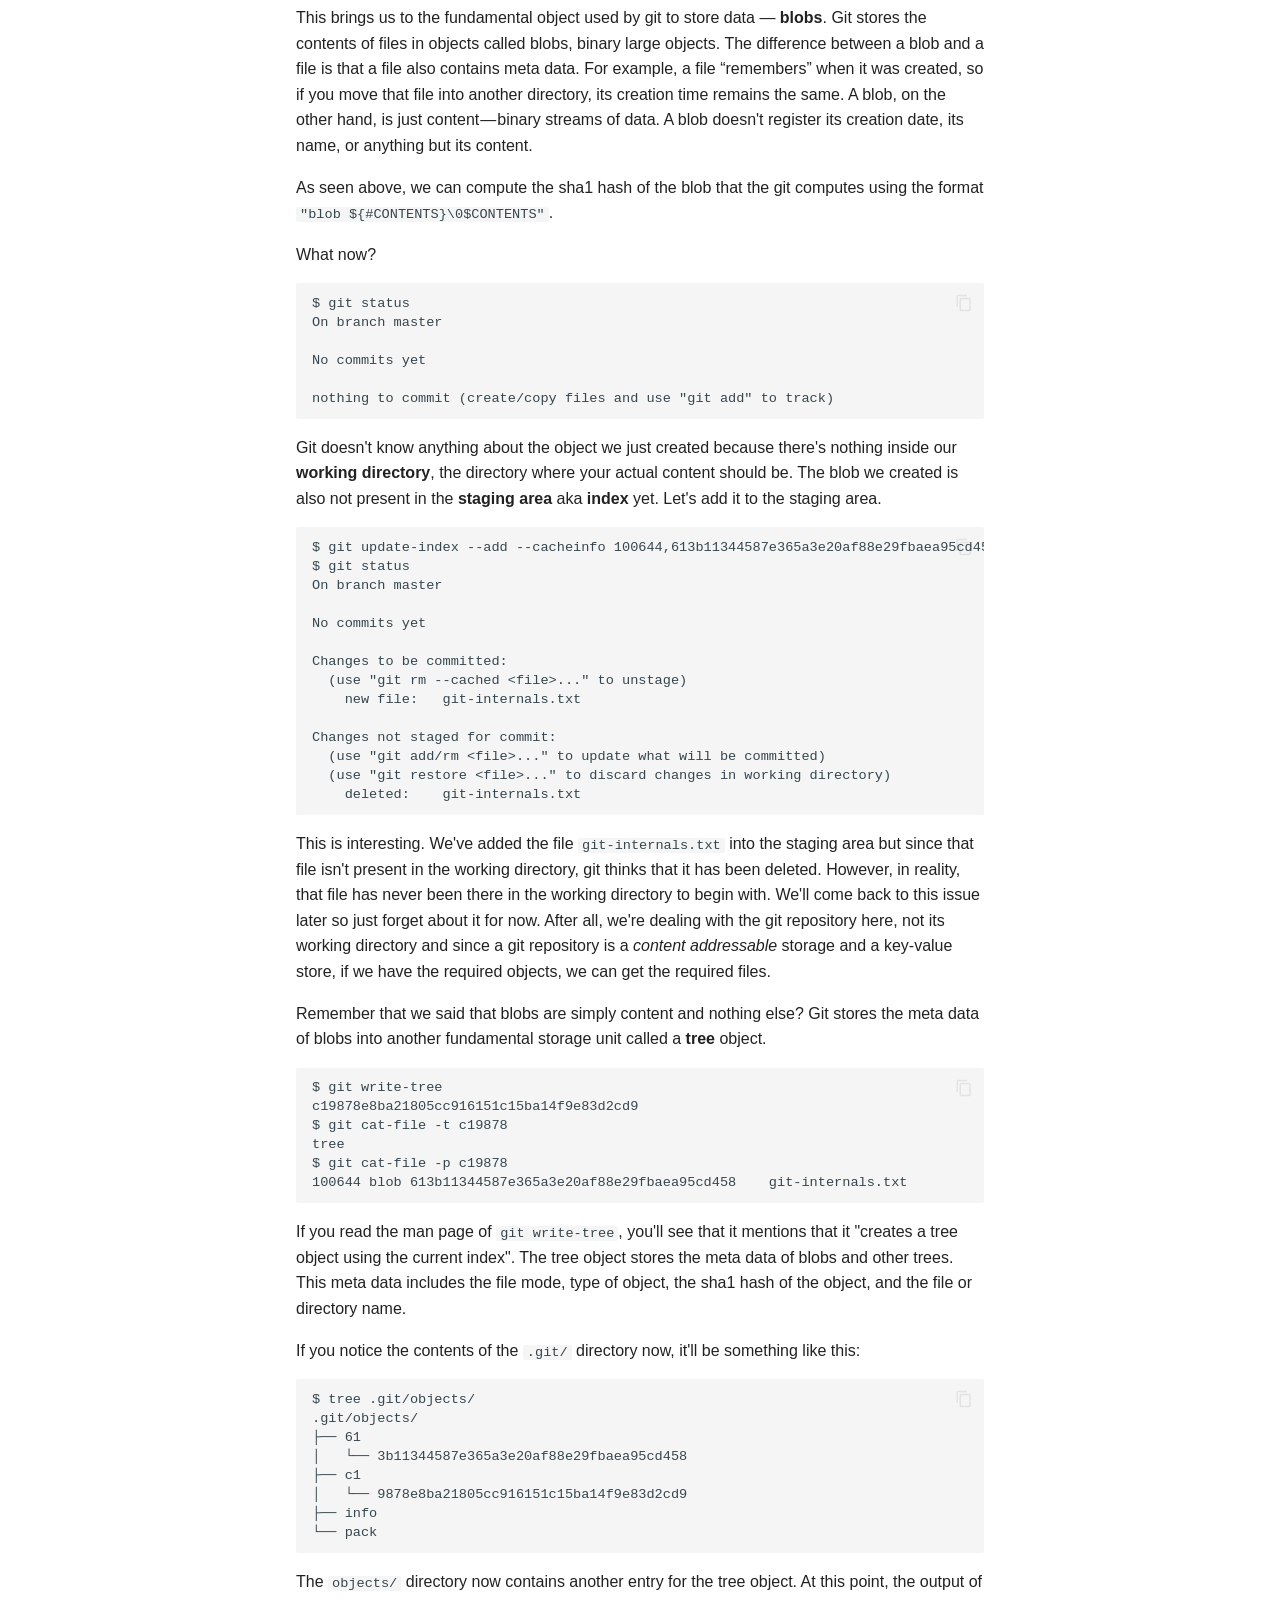
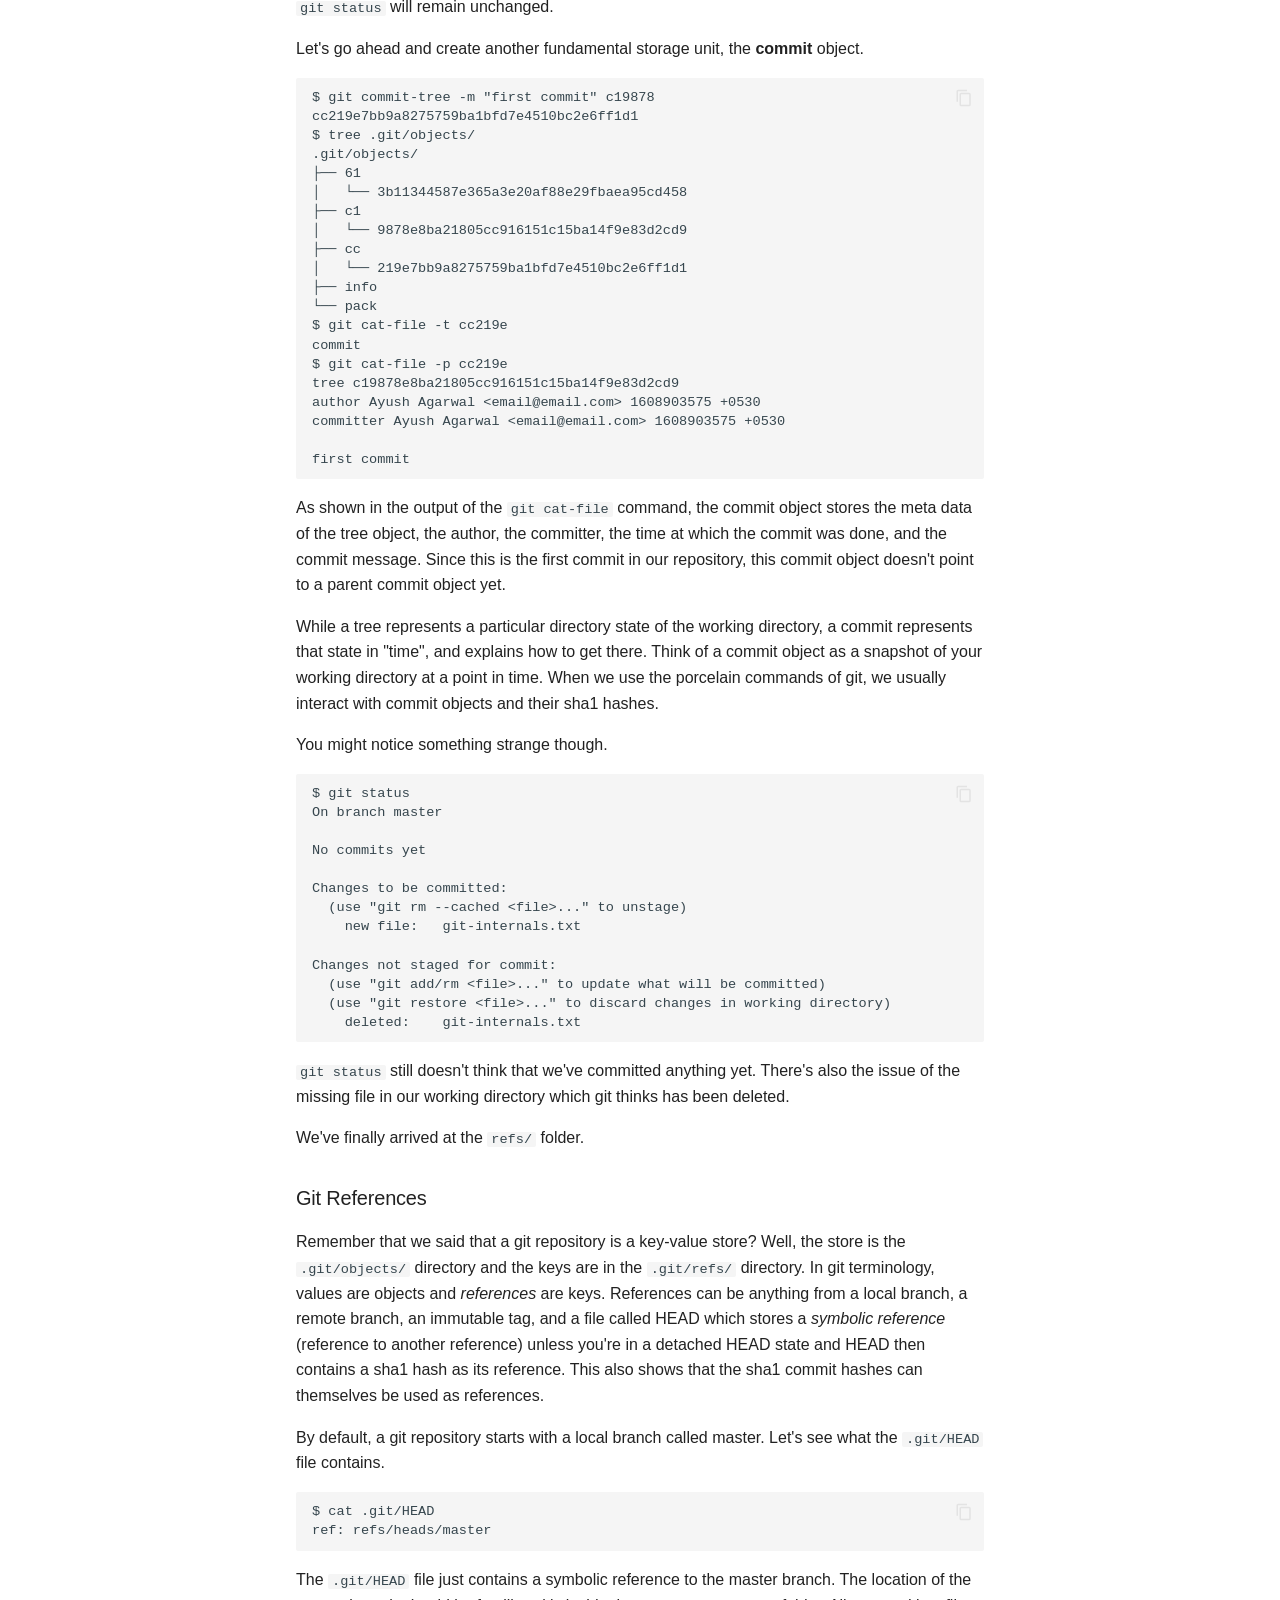
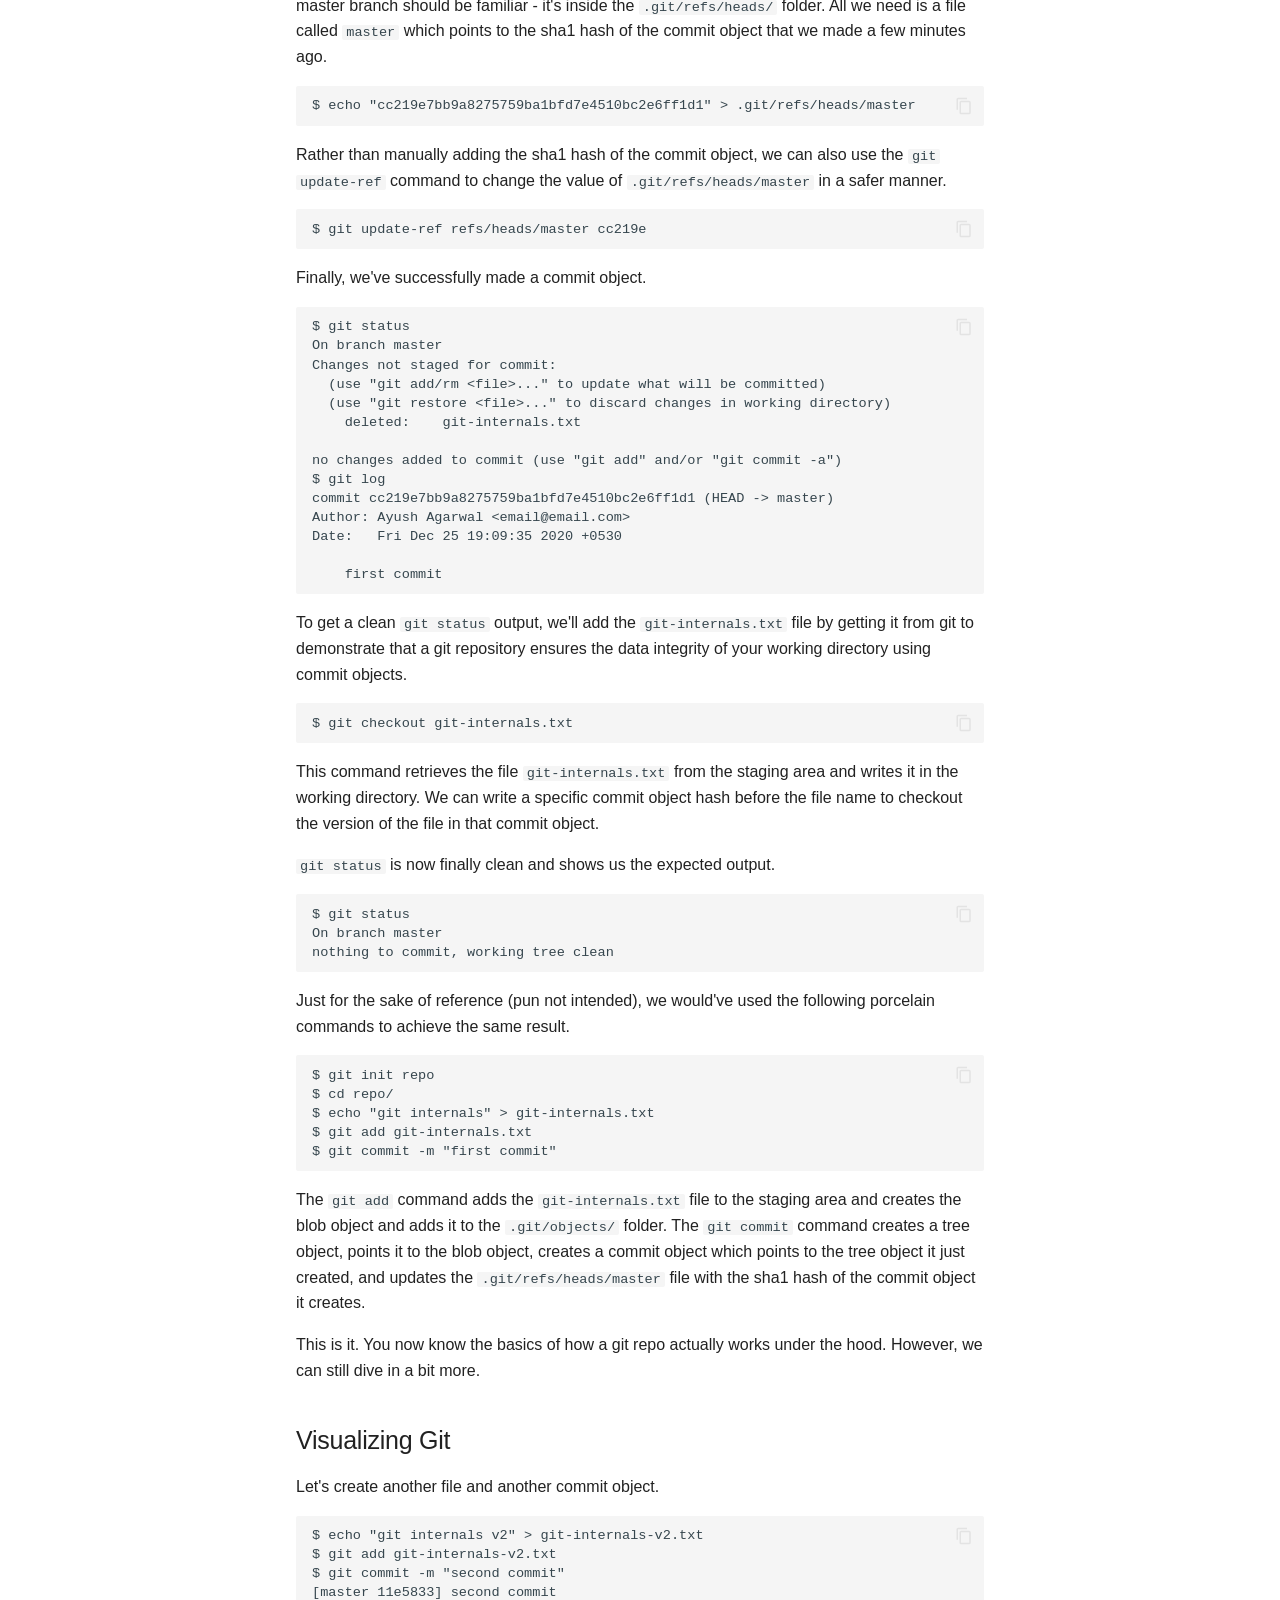
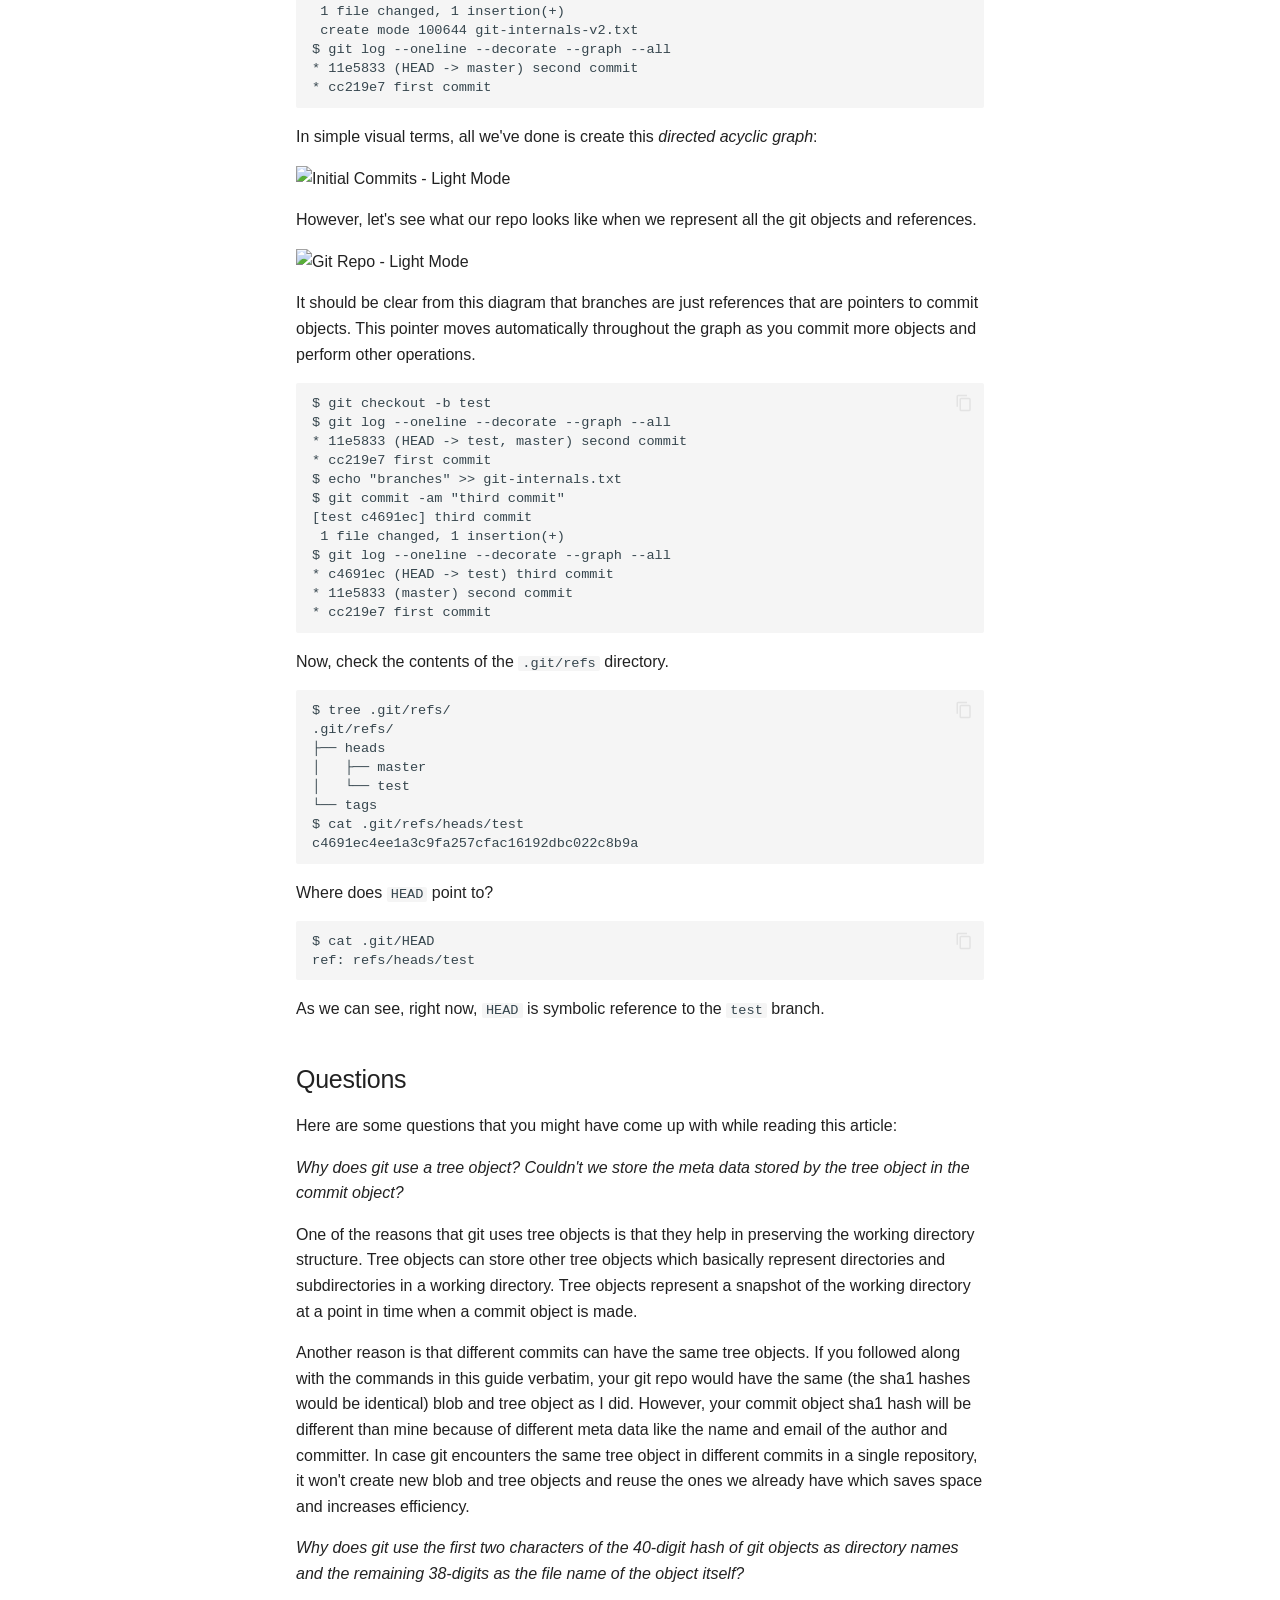
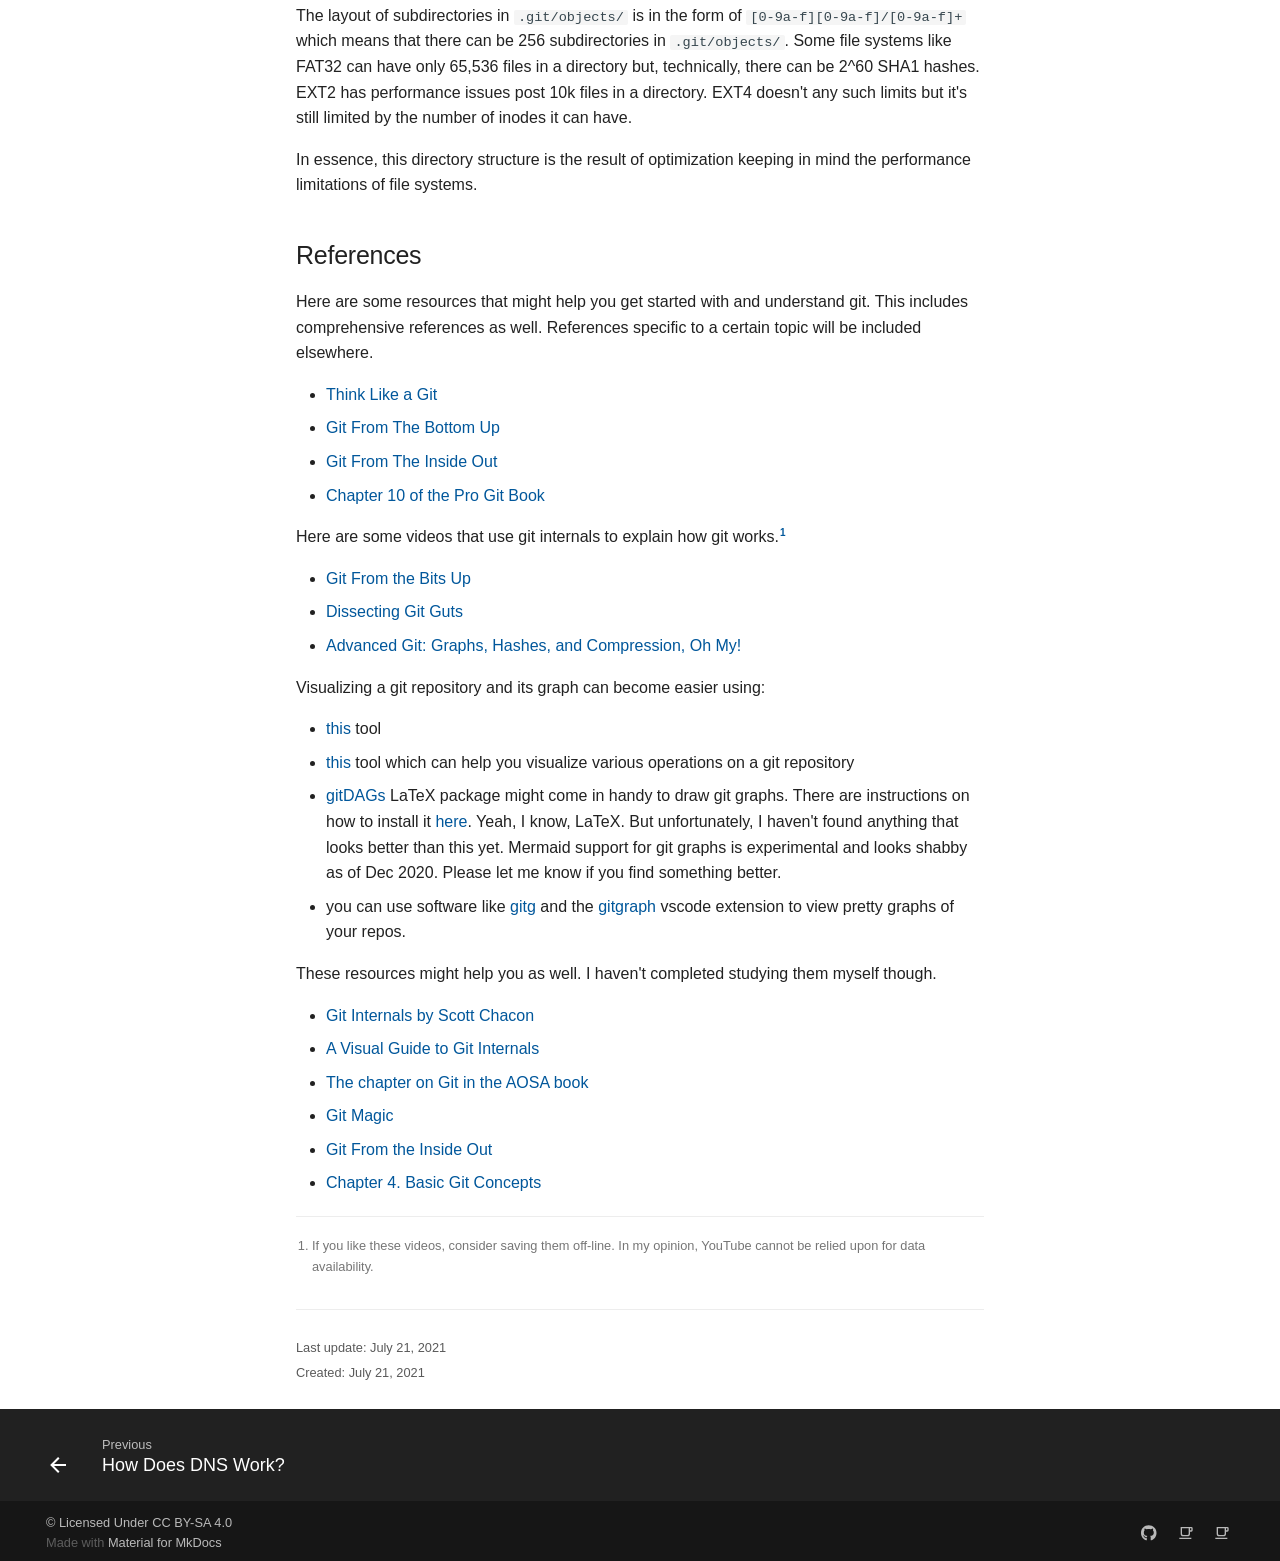
==== commit 978afdcc: "Deployed 4ec1272 with MkDocs version: 1.2.2" ====
--- a/devops/git/getting-started-with-git/index.html
+++ b/devops/git/getting-started-with-git/index.html
@@ -16,7 +16,7 @@
         <link rel="canonical" href="https://ayushnix.com/wiki/devops/git/getting-started-with-git/">
       
       <link rel="icon" href="../../../images/book-open-outline.svg">
-      <meta name="generator" content="mkdocs-1.2.2, mkdocs-material-7.2.5">
+      <meta name="generator" content="mkdocs-1.2.2, mkdocs-material-7.2.6">
     
     
       
@@ -24,7 +24,7 @@
       
     
     
-      <link rel="stylesheet" href="../../../assets/stylesheets/main.be71726b.min.css">
+      <link rel="stylesheet" href="../../../assets/stylesheets/main.802231af.min.css">
       
         
         <link rel="stylesheet" href="../../../assets/stylesheets/palette.3f5d1f46.min.css">
@@ -1179,7 +1179,7 @@
     <script id="__config" type="application/json">{"base": "../../..", "features": ["navigation.instant", "navigation.sections", "header.autohide"], "translations": {"clipboard.copy": "Copy to clipboard", "clipboard.copied": "Copied to clipboard", "search.config.lang": "en", "search.config.pipeline": "trimmer, stopWordFilter", "search.config.separator": "[\\s\\-]+", "search.placeholder": "Search", "search.result.placeholder": "Type to start searching", "search.result.none": "No matching documents", "search.result.one": "1 matching document", "search.result.other": "# matching documents", "search.result.more.one": "1 more on this page", "search.result.more.other": "# more on this page", "search.result.term.missing": "Missing", "select.version.title": "Select version"}, "search": "../../../assets/javascripts/workers/search.409db549.min.js", "version": null}</script>
     
     
-      <script src="../../../assets/javascripts/bundle.56a63758.min.js"></script>
+      <script src="../../../assets/javascripts/bundle.756773cc.min.js"></script>
       
     
   </body>
--- a/assets/stylesheets/main.802231af.min.css
+++ b/assets/stylesheets/main.802231af.min.css
@@ -0,0 +1,2 @@
+@charset "UTF-8";html{-webkit-text-size-adjust:none;-moz-text-size-adjust:none;-ms-text-size-adjust:none;text-size-adjust:none;box-sizing:border-box}*,:after,:before{box-sizing:inherit}body{margin:0}a,button,input,label{-webkit-tap-highlight-color:transparent}a{color:inherit;text-decoration:none}hr{border:0;box-sizing:content-box;display:block;height:.05rem;overflow:visible;padding:0}small{font-size:80%}sub,sup{line-height:1em}img{border-style:none}table{border-collapse:separate;border-spacing:0}td,th{font-weight:400;vertical-align:top}button{background:transparent;border:0;font-family:inherit;font-size:inherit;margin:0;padding:0}input{border:0;outline:none}:root{--md-default-fg-color:rgba(0,0,0,0.87);--md-default-fg-color--light:rgba(0,0,0,0.54);--md-default-fg-color--lighter:rgba(0,0,0,0.32);--md-default-fg-color--lightest:rgba(0,0,0,0.07);--md-default-bg-color:#fff;--md-default-bg-color--light:hsla(0,0%,100%,0.7);--md-default-bg-color--lighter:hsla(0,0%,100%,0.3);--md-default-bg-color--lightest:hsla(0,0%,100%,0.12);--md-primary-fg-color:#4051b5;--md-primary-fg-color--light:#5d6cc0;--md-primary-fg-color--dark:#303fa1;--md-primary-bg-color:#fff;--md-primary-bg-color--light:hsla(0,0%,100%,0.7);--md-accent-fg-color:#526cfe;--md-accent-fg-color--transparent:rgba(82,108,254,0.1);--md-accent-bg-color:#fff;--md-accent-bg-color--light:hsla(0,0%,100%,0.7)}:root>*{--md-code-fg-color:#36464e;--md-code-bg-color:#f5f5f5;--md-code-hl-color:rgba(255,255,0,0.5);--md-code-hl-number-color:#d52a2a;--md-code-hl-special-color:#db1457;--md-code-hl-function-color:#a846b9;--md-code-hl-constant-color:#6e59d9;--md-code-hl-keyword-color:#3f6ec6;--md-code-hl-string-color:#1c7d4d;--md-code-hl-name-color:var(--md-code-fg-color);--md-code-hl-operator-color:var(--md-default-fg-color--light);--md-code-hl-punctuation-color:var(--md-default-fg-color--light);--md-code-hl-comment-color:var(--md-default-fg-color--light);--md-code-hl-generic-color:var(--md-default-fg-color--light);--md-code-hl-variable-color:var(--md-default-fg-color--light);--md-typeset-color:var(--md-default-fg-color);--md-typeset-a-color:var(--md-primary-fg-color);--md-typeset-mark-color:rgba(255,255,0,0.5);--md-typeset-del-color:hsla(6,90%,60%,0.15);--md-typeset-ins-color:rgba(11,213,112,0.15);--md-typeset-kbd-color:#fafafa;--md-typeset-kbd-accent-color:#fff;--md-typeset-kbd-border-color:#b8b8b8;--md-typeset-table-color:rgba(0,0,0,0.12);--md-admonition-fg-color:var(--md-default-fg-color);--md-admonition-bg-color:var(--md-default-bg-color);--md-footer-fg-color:#fff;--md-footer-fg-color--light:hsla(0,0%,100%,0.7);--md-footer-fg-color--lighter:hsla(0,0%,100%,0.3);--md-footer-bg-color:rgba(0,0,0,0.87);--md-footer-bg-color--dark:rgba(0,0,0,0.32)}.md-icon svg{fill:currentColor;display:block;height:1.2rem;width:1.2rem}body{-webkit-font-smoothing:antialiased;-moz-osx-font-smoothing:grayscale}body,input{font-feature-settings:"kern","liga";font-family:var(--md-text-font-family,_),-apple-system,BlinkMacSystemFont,Helvetica,Arial,sans-serif}body,code,input,kbd,pre{color:var(--md-typeset-color)}code,kbd,pre{font-feature-settings:"kern";font-family:var(--md-code-font-family,_),SFMono-Regular,Consolas,Menlo,monospace}:root{--md-typeset-table-sort-icon:url('data:image/svg+xml;charset=utf-8,<svg xmlns="http://www.w3.org/2000/svg" viewBox="0 0 24 24"><path d="m18 21-4-4h3V7h-3l4-4 4 4h-3v10h3M2 19v-2h10v2M2 13v-2h7v2M2 7V5h4v2H2z"/></svg>');--md-typeset-table-sort-icon--asc:url('data:image/svg+xml;charset=utf-8,<svg xmlns="http://www.w3.org/2000/svg" viewBox="0 0 24 24"><path d="M19 17h3l-4 4-4-4h3V3h2M2 17h10v2H2M6 5v2H2V5m0 6h7v2H2v-2z"/></svg>');--md-typeset-table-sort-icon--desc:url('data:image/svg+xml;charset=utf-8,<svg xmlns="http://www.w3.org/2000/svg" viewBox="0 0 24 24"><path d="M19 7h3l-4-4-4 4h3v14h2M2 17h10v2H2M6 5v2H2V5m0 6h7v2H2v-2z"/></svg>')}.md-typeset{-webkit-print-color-adjust:exact;color-adjust:exact;font-size:.8rem;line-height:1.6}@media print{.md-typeset{font-size:.68rem}}.md-typeset blockquote,.md-typeset dl,.md-typeset figure,.md-typeset ol,.md-typeset pre,.md-typeset ul{margin:1em 0}.md-typeset h1{color:var(--md-default-fg-color--light);font-size:2em;line-height:1.3;margin:0 0 1.25em}.md-typeset h1,.md-typeset h2{font-weight:300;letter-spacing:-.01em}.md-typeset h2{font-size:1.5625em;line-height:1.4;margin:1.6em 0 .64em}.md-typeset h3{font-size:1.25em;font-weight:400;letter-spacing:-.01em;line-height:1.5;margin:1.6em 0 .8em}.md-typeset h2+h3{margin-top:.8em}.md-typeset h4{font-weight:700;letter-spacing:-.01em;margin:1em 0}.md-typeset h5,.md-typeset h6{color:var(--md-default-fg-color--light);font-size:.8em;font-weight:700;letter-spacing:-.01em;margin:1.25em 0}.md-typeset h5{text-transform:uppercase}.md-typeset hr{border-bottom:.05rem solid var(--md-default-fg-color--lightest);display:flow-root;margin:1.5em 0}.md-typeset a{color:var(--md-typeset-a-color);word-break:break-word}.md-typeset a,.md-typeset a:before{transition:color 125ms}.md-typeset a:focus,.md-typeset a:hover{color:var(--md-accent-fg-color)}.md-typeset a.focus-visible{outline-color:var(--md-accent-fg-color);outline-offset:.2rem}.md-typeset code,.md-typeset kbd,.md-typeset pre{color:var(--md-code-fg-color);direction:ltr}@media print{.md-typeset code,.md-typeset kbd,.md-typeset pre{white-space:pre-wrap}}.md-typeset code{background-color:var(--md-code-bg-color);border-radius:.1rem;-webkit-box-decoration-break:clone;box-decoration-break:clone;font-size:.85em;padding:0 .2941176471em;word-break:break-word}.md-typeset code:not(.focus-visible){-webkit-tap-highlight-color:transparent;outline:none}.md-typeset h1 code,.md-typeset h2 code,.md-typeset h3 code,.md-typeset h4 code,.md-typeset h5 code,.md-typeset h6 code{background-color:transparent;box-shadow:none;margin:initial;padding:initial}.md-typeset a code{color:currentColor}.md-typeset pre{display:flow-root;line-height:1.4;position:relative}.md-typeset pre>code{-webkit-box-decoration-break:slice;box-decoration-break:slice;box-shadow:none;display:block;margin:0;overflow:auto;padding:.7720588235em 1.1764705882em;scrollbar-color:var(--md-default-fg-color--lighter) transparent;scrollbar-width:thin;touch-action:auto;word-break:normal}.md-typeset pre>code:hover{scrollbar-color:var(--md-accent-fg-color) transparent}.md-typeset pre>code::-webkit-scrollbar{height:.2rem;width:.2rem}.md-typeset pre>code::-webkit-scrollbar-thumb{background-color:var(--md-default-fg-color--lighter)}.md-typeset pre>code::-webkit-scrollbar-thumb:hover{background-color:var(--md-accent-fg-color)}@media screen and (max-width:44.9375em){.md-typeset>pre{margin:1em -.8rem}.md-typeset>pre code{border-radius:0}}.md-typeset kbd{background-color:var(--md-typeset-kbd-color);border-radius:.1rem;box-shadow:0 .1rem 0 .05rem var(--md-typeset-kbd-border-color),0 .1rem 0 var(--md-typeset-kbd-border-color),0 -.1rem .2rem var(--md-typeset-kbd-accent-color) inset;color:var(--md-default-fg-color);display:inline-block;font-size:.75em;padding:0 .6666666667em;vertical-align:text-top;word-break:break-word}.md-typeset mark{background-color:var(--md-typeset-mark-color);-webkit-box-decoration-break:clone;box-decoration-break:clone;color:inherit;word-break:break-word}.md-typeset abbr{border-bottom:.05rem dotted var(--md-default-fg-color--light);cursor:help;text-decoration:none}@media (hover:none){.md-typeset abbr{position:relative}.md-typeset abbr[title]:focus:after,.md-typeset abbr[title]:hover:after{background-color:var(--md-default-fg-color);border-radius:.1rem;box-shadow:0 2px 2px 0 rgba(0,0,0,.14),0 1px 5px 0 rgba(0,0,0,.12),0 3px 1px -2px rgba(0,0,0,.2);color:var(--md-default-bg-color);content:attr(title);display:inline-block;font-size:.7rem;left:0;margin-top:2em;max-width:80%;min-width:-webkit-max-content;min-width:-moz-max-content;min-width:max-content;padding:.2rem .3rem;position:absolute;width:auto}}.md-typeset small{opacity:.75}.md-typeset sub,.md-typeset sup{margin-left:.078125em}[dir=rtl] .md-typeset sub,[dir=rtl] .md-typeset sup{margin-left:0;margin-right:.078125em}.md-typeset blockquote{border-left:.2rem solid var(--md-default-fg-color--lighter);color:var(--md-default-fg-color--light);padding-left:.6rem}[dir=rtl] .md-typeset blockquote{border-left:initial;border-right:.2rem solid var(--md-default-fg-color--lighter);padding-left:0;padding-right:.6rem}.md-typeset ul{list-style-type:disc}.md-typeset ol,.md-typeset ul{display:flow-root;margin-left:.625em;padding:0}[dir=rtl] .md-typeset ol,[dir=rtl] .md-typeset ul{margin-left:0;margin-right:.625em}.md-typeset ol ol,.md-typeset ul ol{list-style-type:lower-alpha}.md-typeset ol ol ol,.md-typeset ul ol ol{list-style-type:lower-roman}.md-typeset ol li,.md-typeset ul li{margin-bottom:.5em;margin-left:1.25em}[dir=rtl] .md-typeset ol li,[dir=rtl] .md-typeset ul li{margin-left:0;margin-right:1.25em}.md-typeset ol li blockquote,.md-typeset ol li p,.md-typeset ul li blockquote,.md-typeset ul li p{margin:.5em 0}.md-typeset ol li:last-child,.md-typeset ul li:last-child{margin-bottom:0}.md-typeset ol li ol,.md-typeset ol li ul,.md-typeset ul li ol,.md-typeset ul li ul{margin:.5em 0 .5em .625em}[dir=rtl] .md-typeset ol li ol,[dir=rtl] .md-typeset ol li ul,[dir=rtl] .md-typeset ul li ol,[dir=rtl] .md-typeset ul li ul{margin-left:0;margin-right:.625em}.md-typeset dd{margin:1em 0 1.5em 1.875em}[dir=rtl] .md-typeset dd{margin-left:0;margin-right:1.875em}.md-typeset img,.md-typeset svg{height:auto;max-width:100%}.md-typeset img[align=left],.md-typeset svg[align=left]{margin:1em 1em 1em 0}.md-typeset img[align=right],.md-typeset svg[align=right]{margin:1em 0 1em 1em}.md-typeset img[align]:only-child,.md-typeset svg[align]:only-child{margin-top:0}.md-typeset figure{display:flow-root;margin:0 auto;max-width:100%;text-align:center;width:-webkit-fit-content;width:-moz-fit-content;width:fit-content}.md-typeset figure img{display:block}.md-typeset figcaption{font-style:italic;margin:1em auto 2em;max-width:24rem}.md-typeset iframe{max-width:100%}.md-typeset table:not([class]){background-color:var(--md-default-bg-color);border:.05rem solid var(--md-typeset-table-color);border-radius:.1rem;display:inline-block;font-size:.64rem;max-width:100%;overflow:auto;touch-action:auto}@media print{.md-typeset table:not([class]){display:table}}.md-typeset table:not([class])+*{margin-top:1.5em}.md-typeset table:not([class]) td>:first-child,.md-typeset table:not([class]) th>:first-child{margin-top:0}.md-typeset table:not([class]) td>:last-child,.md-typeset table:not([class]) th>:last-child{margin-bottom:0}.md-typeset table:not([class]) td:not([align]),.md-typeset table:not([class]) th:not([align]){text-align:left}[dir=rtl] .md-typeset table:not([class]) td:not([align]),[dir=rtl] .md-typeset table:not([class]) th:not([align]){text-align:right}.md-typeset table:not([class]) th{font-weight:700;min-width:5rem;padding:.9375em 1.25em;vertical-align:top}.md-typeset table:not([class]) th a{color:inherit}.md-typeset table:not([class]) td{border-top:.05rem solid var(--md-typeset-table-color);padding:.9375em 1.25em;vertical-align:top}.md-typeset table:not([class]) tbody tr{transition:background-color 125ms}.md-typeset table:not([class]) tbody tr:hover{background-color:rgba(0,0,0,.035);box-shadow:0 .05rem 0 var(--md-default-bg-color) inset}.md-typeset table:not([class]) a{word-break:normal}.md-typeset table th[role=columnheader]{cursor:pointer}.md-typeset table th[role=columnheader]:after{content:"";display:inline-block;height:1.2em;margin-left:.5em;-webkit-mask-image:var(--md-typeset-table-sort-icon);mask-image:var(--md-typeset-table-sort-icon);-webkit-mask-repeat:no-repeat;mask-repeat:no-repeat;-webkit-mask-size:contain;mask-size:contain;transition:background-color 125ms;vertical-align:text-bottom;width:1.2em}.md-typeset table th[role=columnheader]:hover:after{background-color:var(--md-default-fg-color--lighter)}.md-typeset table th[role=columnheader][aria-sort=ascending]:after{background-color:var(--md-default-fg-color--light);-webkit-mask-image:var(--md-typeset-table-sort-icon--asc);mask-image:var(--md-typeset-table-sort-icon--asc)}.md-typeset table th[role=columnheader][aria-sort=descending]:after{background-color:var(--md-default-fg-color--light);-webkit-mask-image:var(--md-typeset-table-sort-icon--desc);mask-image:var(--md-typeset-table-sort-icon--desc)}.md-typeset__scrollwrap{margin:1em -.8rem;overflow-x:auto;touch-action:auto}.md-typeset__table{display:inline-block;margin-bottom:.5em;padding:0 .8rem}@media print{.md-typeset__table{display:block}}html .md-typeset__table table{display:table;margin:0;overflow:hidden;width:100%}html{font-size:125%;height:100%;overflow-x:hidden}@media screen and (min-width:100em){html{font-size:137.5%}}@media screen and (min-width:125em){html{font-size:150%}}body{background-color:var(--md-default-bg-color);display:flex;flex-direction:column;font-size:.5rem;min-height:100%;position:relative;width:100%}@media print{body{display:block}}@media screen and (max-width:59.9375em){body[data-md-state=lock]{position:fixed}}.md-grid{margin-left:auto;margin-right:auto;max-width:61rem}.md-container{display:flex;flex-direction:column;flex-grow:1}@media print{.md-container{display:block}}.md-main{flex-grow:1}.md-main__inner{display:flex;height:100%;margin-top:1.5rem}.md-ellipsis{overflow:hidden;text-overflow:ellipsis;white-space:nowrap}.md-toggle{display:none}.md-option{height:0;opacity:0;position:absolute;width:0}.md-option:checked+label:not([hidden]){display:block}.md-option.focus-visible+label{outline-color:var(--md-accent-fg-color);outline-style:auto}.md-skip{background-color:var(--md-default-fg-color);border-radius:.1rem;color:var(--md-default-bg-color);font-size:.64rem;margin:.5rem;opacity:0;outline-color:var(--md-accent-fg-color);padding:.3rem .5rem;position:fixed;transform:translateY(.4rem);z-index:-1}.md-skip:focus{opacity:1;transform:translateY(0);transition:transform .25s cubic-bezier(.4,0,.2,1),opacity 175ms 75ms;z-index:10}@page{margin:25mm}.md-announce{background-color:var(--md-footer-bg-color);overflow:auto}@media print{.md-announce{display:none}}.md-announce__inner{color:var(--md-footer-fg-color);font-size:.7rem;margin:.6rem auto;padding:0 .8rem}:root{--md-clipboard-icon:url('data:image/svg+xml;charset=utf-8,<svg xmlns="http://www.w3.org/2000/svg" viewBox="0 0 24 24"><path d="M19 21H8V7h11m0-2H8a2 2 0 0 0-2 2v14a2 2 0 0 0 2 2h11a2 2 0 0 0 2-2V7a2 2 0 0 0-2-2m-3-4H4a2 2 0 0 0-2 2v14h2V3h12V1z"/></svg>')}.md-clipboard{border-radius:.1rem;color:var(--md-default-fg-color--lightest);cursor:pointer;height:1.5em;outline-color:var(--md-accent-fg-color);outline-offset:.1rem;position:absolute;right:.5em;top:.5em;transition:color .25s;width:1.5em;z-index:1}@media print{.md-clipboard{display:none}}.md-clipboard:not(.focus-visible){-webkit-tap-highlight-color:transparent;outline:none}:hover>.md-clipboard{color:var(--md-default-fg-color--light)}.md-clipboard:focus,.md-clipboard:hover{color:var(--md-accent-fg-color)}.md-clipboard:after{background-color:currentColor;content:"";display:block;height:1.125em;margin:0 auto;-webkit-mask-image:var(--md-clipboard-icon);mask-image:var(--md-clipboard-icon);-webkit-mask-repeat:no-repeat;mask-repeat:no-repeat;-webkit-mask-size:contain;mask-size:contain;width:1.125em}.md-clipboard--inline{cursor:pointer}.md-clipboard--inline code{transition:color .25s,background-color .25s}.md-clipboard--inline:focus code,.md-clipboard--inline:hover code{background-color:var(--md-accent-fg-color--transparent);color:var(--md-accent-fg-color)}.md-content{flex-grow:1;overflow:hidden;scroll-padding-top:51.2rem}.md-content__inner{margin:0 .8rem 1.2rem;padding-top:.6rem}@media screen and (min-width:76.25em){.md-sidebar--primary:not([hidden])~.md-content>.md-content__inner{margin-left:1.2rem}[dir=rtl] .md-sidebar--primary:not([hidden])~.md-content>.md-content__inner{margin-left:.8rem;margin-right:1.2rem}.md-sidebar--secondary:not([hidden])~.md-content>.md-content__inner{margin-right:1.2rem}[dir=rtl] .md-sidebar--secondary:not([hidden])~.md-content>.md-content__inner{margin-left:1.2rem;margin-right:.8rem}}.md-content__inner:before{content:"";display:block;height:.4rem}.md-content__inner>:last-child{margin-bottom:0}.md-content__button{float:right;margin:.4rem 0 .4rem .4rem;padding:0}@media print{.md-content__button{display:none}}[dir=rtl] .md-content__button{float:left;margin-left:0;margin-right:.4rem}[dir=rtl] .md-content__button svg{transform:scaleX(-1)}.md-typeset .md-content__button{color:var(--md-default-fg-color--lighter)}.md-content__button svg{display:inline;vertical-align:top}.md-dialog{background-color:var(--md-default-fg-color);border-radius:.1rem;bottom:.8rem;box-shadow:0 2px 2px 0 rgba(0,0,0,.14),0 1px 5px 0 rgba(0,0,0,.12),0 3px 1px -2px rgba(0,0,0,.2);left:auto;min-width:11.1rem;opacity:0;padding:.4rem .6rem;pointer-events:none;position:fixed;right:.8rem;transform:translateY(100%);transition:transform 0ms .4s,opacity .4s;z-index:3}@media print{.md-dialog{display:none}}[dir=rtl] .md-dialog{left:.8rem;right:auto}.md-dialog[data-md-state=open]{opacity:1;pointer-events:auto;transform:translateY(0);transition:transform .4s cubic-bezier(.075,.85,.175,1),opacity .4s}.md-dialog__inner{color:var(--md-default-bg-color);font-size:.7rem}.md-typeset .md-button{border:.1rem solid;border-radius:.1rem;color:var(--md-primary-fg-color);cursor:pointer;display:inline-block;font-weight:700;padding:.625em 2em;transition:color 125ms,background-color 125ms,border-color 125ms}.md-typeset .md-button--primary{background-color:var(--md-primary-fg-color);border-color:var(--md-primary-fg-color);color:var(--md-primary-bg-color)}.md-typeset .md-button:focus,.md-typeset .md-button:hover{background-color:var(--md-accent-fg-color);border-color:var(--md-accent-fg-color);color:var(--md-accent-bg-color)}.md-typeset .md-input{border-radius:.1rem;box-shadow:0 .2rem .5rem rgba(0,0,0,.1),0 .025rem .05rem rgba(0,0,0,.1);font-size:.8rem;height:1.8rem;padding:0 .6rem;transition:box-shadow .25s}.md-typeset .md-input:focus,.md-typeset .md-input:hover{box-shadow:0 .4rem 1rem rgba(0,0,0,.15),0 .025rem .05rem rgba(0,0,0,.15)}.md-typeset .md-input--stretch{width:100%}.md-header{background-color:var(--md-primary-fg-color);box-shadow:0 0 .2rem transparent,0 .2rem .4rem transparent;color:var(--md-primary-bg-color);left:0;position:-webkit-sticky;position:sticky;right:0;top:0;z-index:3}@media print{.md-header{display:none}}.md-header[data-md-state=shadow]{box-shadow:0 0 .2rem rgba(0,0,0,.1),0 .2rem .4rem rgba(0,0,0,.2);transition:transform .25s cubic-bezier(.1,.7,.1,1),box-shadow .25s}.md-header[data-md-state=hidden]{transform:translateY(-100%);transition:transform .25s cubic-bezier(.8,0,.6,1),box-shadow .25s}.md-header__inner{align-items:center;display:flex;padding:0 .2rem}.md-header__button{color:currentColor;cursor:pointer;margin:.2rem;outline-color:var(--md-accent-fg-color);padding:.4rem;position:relative;transition:opacity .25s;vertical-align:middle;z-index:1}.md-header__button:hover{opacity:.7}.md-header__button:not([hidden]){display:inline-block}.md-header__button:not(.focus-visible){-webkit-tap-highlight-color:transparent;outline:none}.md-header__button.md-logo{margin:.2rem;padding:.4rem}@media screen and (max-width:76.1875em){.md-header__button.md-logo{display:none}}.md-header__button.md-logo img,.md-header__button.md-logo svg{fill:currentColor;display:block;height:1.2rem;width:1.2rem}@media screen and (min-width:60em){.md-header__button[for=__search]{display:none}}.no-js .md-header__button[for=__search]{display:none}[dir=rtl] .md-header__button[for=__search] svg{transform:scaleX(-1)}@media screen and (min-width:76.25em){.md-header__button[for=__drawer]{display:none}}.md-header__topic{display:flex;max-width:100%;position:absolute;transition:transform .4s cubic-bezier(.1,.7,.1,1),opacity .15s}.md-header__topic+.md-header__topic{opacity:0;pointer-events:none;transform:translateX(1.25rem);transition:transform .4s cubic-bezier(1,.7,.1,.1),opacity .15s;z-index:-1}[dir=rtl] .md-header__topic+.md-header__topic{transform:translateX(-1.25rem)}.md-header__title{flex-grow:1;font-size:.9rem;height:2.4rem;line-height:2.4rem;margin-left:1rem;margin-right:.4rem}.md-header__title[data-md-state=active] .md-header__topic{opacity:0;pointer-events:none;transform:translateX(-1.25rem);transition:transform .4s cubic-bezier(1,.7,.1,.1),opacity .15s;z-index:-1}[dir=rtl] .md-header__title[data-md-state=active] .md-header__topic{transform:translateX(1.25rem)}.md-header__title[data-md-state=active] .md-header__topic+.md-header__topic{opacity:1;pointer-events:auto;transform:translateX(0);transition:transform .4s cubic-bezier(.1,.7,.1,1),opacity .15s;z-index:0}.md-header__title>.md-header__ellipsis{height:100%;position:relative;width:100%}.md-header__option{display:flex;flex-shrink:0;max-width:100%;transition:max-width 0ms .25s,opacity .25s .25s;white-space:nowrap}[data-md-toggle=search]:checked~.md-header .md-header__option{max-width:0;opacity:0;transition:max-width 0ms,opacity 0ms}.md-header__source{display:none}@media screen and (min-width:60em){.md-header__source{display:block;margin-left:1rem;max-width:11.7rem;width:11.7rem}[dir=rtl] .md-header__source{margin-left:0;margin-right:1rem}}@media screen and (min-width:76.25em){.md-header__source{margin-left:1.4rem}[dir=rtl] .md-header__source{margin-right:1.4rem}}.md-footer{background-color:var(--md-footer-bg-color);color:var(--md-footer-fg-color)}@media print{.md-footer{display:none}}.md-footer__inner{overflow:auto;padding:.2rem}.md-footer__link{display:flex;outline-color:var(--md-accent-fg-color);padding-bottom:.4rem;padding-top:1.4rem;transition:opacity .25s}@media screen and (min-width:45em){.md-footer__link{width:50%}}.md-footer__link:focus,.md-footer__link:hover{opacity:.7}.md-footer__link--prev{float:left}@media screen and (max-width:44.9375em){.md-footer__link--prev{width:25%}.md-footer__link--prev .md-footer__title{display:none}}[dir=rtl] .md-footer__link--prev{float:right}[dir=rtl] .md-footer__link--prev svg{transform:scaleX(-1)}.md-footer__link--next{float:right;text-align:right}@media screen and (max-width:44.9375em){.md-footer__link--next{width:75%}}[dir=rtl] .md-footer__link--next{float:left;text-align:left}[dir=rtl] .md-footer__link--next svg{transform:scaleX(-1)}.md-footer__title{flex-grow:1;font-size:.9rem;line-height:2.4rem;max-width:calc(100% - 2.4rem);padding:0 1rem;position:relative}.md-footer__button{margin:.2rem;padding:.4rem}.md-footer__direction{font-size:.64rem;left:0;margin-top:-1rem;opacity:.7;padding:0 1rem;position:absolute;right:0}.md-footer-meta{background-color:var(--md-footer-bg-color--dark)}.md-footer-meta__inner{display:flex;flex-wrap:wrap;justify-content:space-between;padding:.2rem}html .md-footer-meta.md-typeset a{color:var(--md-footer-fg-color--light)}html .md-footer-meta.md-typeset a:focus,html .md-footer-meta.md-typeset a:hover{color:var(--md-footer-fg-color)}.md-footer-copyright{color:var(--md-footer-fg-color--lighter);font-size:.64rem;margin:auto .6rem;padding:.4rem 0;width:100%}@media screen and (min-width:45em){.md-footer-copyright{width:auto}}.md-footer-copyright__highlight{color:var(--md-footer-fg-color--light)}.md-footer-social{margin:0 .4rem;padding:.2rem 0 .6rem}@media screen and (min-width:45em){.md-footer-social{padding:.6rem 0}}.md-footer-social__link{display:inline-block;height:1.6rem;text-align:center;width:1.6rem}.md-footer-social__link:before{line-height:1.9}.md-footer-social__link svg{fill:currentColor;max-height:.8rem;vertical-align:-25%}:root{--md-nav-icon--prev:url('data:image/svg+xml;charset=utf-8,<svg xmlns="http://www.w3.org/2000/svg" viewBox="0 0 24 24"><path d="M20 11v2H8l5.5 5.5-1.42 1.42L4.16 12l7.92-7.92L13.5 5.5 8 11h12z"/></svg>');--md-nav-icon--next:url('data:image/svg+xml;charset=utf-8,<svg xmlns="http://www.w3.org/2000/svg" viewBox="0 0 24 24"><path d="M8.59 16.58 13.17 12 8.59 7.41 10 6l6 6-6 6-1.41-1.42z"/></svg>');--md-toc-icon:url('data:image/svg+xml;charset=utf-8,<svg xmlns="http://www.w3.org/2000/svg" viewBox="0 0 24 24"><path d="M3 9h14V7H3v2m0 4h14v-2H3v2m0 4h14v-2H3v2m16 0h2v-2h-2v2m0-10v2h2V7h-2m0 6h2v-2h-2v2z"/></svg>')}.md-nav{font-size:.7rem;line-height:1.3}.md-nav__title{display:block;font-weight:700;overflow:hidden;padding:0 .6rem;text-overflow:ellipsis}.md-nav__title .md-nav__button{display:none}.md-nav__title .md-nav__button img{height:100%;width:auto}.md-nav__title .md-nav__button.md-logo img,.md-nav__title .md-nav__button.md-logo svg{fill:currentColor;display:block;height:2.4rem;width:2.4rem}.md-nav__list{list-style:none;margin:0;padding:0}.md-nav__item{padding:0 .6rem}.md-nav__item .md-nav__item{padding-right:0}[dir=rtl] .md-nav__item .md-nav__item{padding-left:0;padding-right:.6rem}.md-nav__link{cursor:pointer;display:block;margin-top:.625em;overflow:hidden;scroll-snap-align:start;text-overflow:ellipsis;transition:color 125ms}.md-nav__link[data-md-state=blur]{color:var(--md-default-fg-color--light)}.md-nav__item .md-nav__link--active{color:var(--md-typeset-a-color)}.md-nav__item--nested>.md-nav__link{color:inherit}.md-nav__link:focus,.md-nav__link:hover{color:var(--md-accent-fg-color)}.md-nav__link.focus-visible{outline-color:var(--md-accent-fg-color);outline-offset:.2rem}.md-nav--primary .md-nav__link[for=__toc]{display:none}.md-nav--primary .md-nav__link[for=__toc] .md-icon:after{background-color:currentColor;display:block;height:100%;-webkit-mask-image:var(--md-toc-icon);mask-image:var(--md-toc-icon);width:100%}.md-nav--primary .md-nav__link[for=__toc]~.md-nav{display:none}.md-nav__source{display:none}@media screen and (max-width:76.1875em){.md-nav--primary,.md-nav--primary .md-nav{background-color:var(--md-default-bg-color);display:flex;flex-direction:column;height:100%;left:0;position:absolute;right:0;top:0;z-index:1}.md-nav--primary .md-nav__item,.md-nav--primary .md-nav__title{font-size:.8rem;line-height:1.5}.md-nav--primary .md-nav__title{background-color:var(--md-default-fg-color--lightest);color:var(--md-default-fg-color--light);cursor:pointer;font-weight:400;height:5.6rem;line-height:2.4rem;padding:3rem .8rem .2rem;position:relative;white-space:nowrap}.md-nav--primary .md-nav__title .md-nav__icon{display:block;height:1.2rem;left:.4rem;margin:.2rem;position:absolute;top:.4rem;width:1.2rem}[dir=rtl] .md-nav--primary .md-nav__title .md-nav__icon{left:auto;right:.4rem}.md-nav--primary .md-nav__title .md-nav__icon:after{background-color:currentColor;content:"";display:block;height:100%;-webkit-mask-image:var(--md-nav-icon--prev);mask-image:var(--md-nav-icon--prev);-webkit-mask-repeat:no-repeat;mask-repeat:no-repeat;-webkit-mask-size:contain;mask-size:contain;width:100%}.md-nav--primary .md-nav__title~.md-nav__list{background-color:var(--md-default-bg-color);box-shadow:0 .05rem 0 var(--md-default-fg-color--lightest) inset;overflow-y:auto;-ms-scroll-snap-type:y mandatory;scroll-snap-type:y mandatory;touch-action:pan-y}.md-nav--primary .md-nav__title~.md-nav__list>:first-child{border-top:0}.md-nav--primary .md-nav__title[for=__drawer]{background-color:var(--md-primary-fg-color);color:var(--md-primary-bg-color)}.md-nav--primary .md-nav__title .md-logo{display:block;left:.2rem;margin:.2rem;padding:.4rem;position:absolute;top:.2rem}[dir=rtl] .md-nav--primary .md-nav__title .md-logo{left:auto;right:.2rem}.md-nav--primary .md-nav__list{flex:1}.md-nav--primary .md-nav__item{border-top:.05rem solid var(--md-default-fg-color--lightest);padding:0}.md-nav--primary .md-nav__item--nested>.md-nav__link{padding-right:2.4rem}[dir=rtl] .md-nav--primary .md-nav__item--nested>.md-nav__link{padding-left:2.4rem;padding-right:.8rem}.md-nav--primary .md-nav__item--active>.md-nav__link{color:var(--md-typeset-a-color)}.md-nav--primary .md-nav__item--active>.md-nav__link:focus,.md-nav--primary .md-nav__item--active>.md-nav__link:hover{color:var(--md-accent-fg-color)}.md-nav--primary .md-nav__link{margin-top:0;padding:.6rem .8rem;position:relative}.md-nav--primary .md-nav__link .md-nav__icon{color:inherit;font-size:1.2rem;height:1.2rem;margin-top:-.6rem;position:absolute;right:.6rem;top:50%;width:1.2rem}[dir=rtl] .md-nav--primary .md-nav__link .md-nav__icon{left:.6rem;right:auto}.md-nav--primary .md-nav__link .md-nav__icon:after{background-color:currentColor;content:"";display:block;height:100%;-webkit-mask-image:var(--md-nav-icon--next);mask-image:var(--md-nav-icon--next);-webkit-mask-repeat:no-repeat;mask-repeat:no-repeat;-webkit-mask-size:contain;mask-size:contain;width:100%}[dir=rtl] .md-nav--primary .md-nav__icon:after{transform:scale(-1)}.md-nav--primary .md-nav--secondary .md-nav__link{position:static}.md-nav--primary .md-nav--secondary .md-nav{background-color:transparent;position:static}.md-nav--primary .md-nav--secondary .md-nav .md-nav__link{padding-left:1.4rem}[dir=rtl] .md-nav--primary .md-nav--secondary .md-nav .md-nav__link{padding-left:0;padding-right:1.4rem}.md-nav--primary .md-nav--secondary .md-nav .md-nav .md-nav__link{padding-left:2rem}[dir=rtl] .md-nav--primary .md-nav--secondary .md-nav .md-nav .md-nav__link{padding-left:0;padding-right:2rem}.md-nav--primary .md-nav--secondary .md-nav .md-nav .md-nav .md-nav__link{padding-left:2.6rem}[dir=rtl] .md-nav--primary .md-nav--secondary .md-nav .md-nav .md-nav .md-nav__link{padding-left:0;padding-right:2.6rem}.md-nav--primary .md-nav--secondary .md-nav .md-nav .md-nav .md-nav .md-nav__link{padding-left:3.2rem}[dir=rtl] .md-nav--primary .md-nav--secondary .md-nav .md-nav .md-nav .md-nav .md-nav__link{padding-left:0;padding-right:3.2rem}.md-nav--secondary{background-color:transparent}.md-nav__toggle~.md-nav{display:flex;opacity:0;transform:translateX(100%);transition:transform .25s cubic-bezier(.8,0,.6,1),opacity 125ms 50ms}[dir=rtl] .md-nav__toggle~.md-nav{transform:translateX(-100%)}.md-nav__toggle:checked~.md-nav{opacity:1;transform:translateX(0);transition:transform .25s cubic-bezier(.4,0,.2,1),opacity 125ms 125ms}.md-nav__toggle:checked~.md-nav>.md-nav__list{-webkit-backface-visibility:hidden;backface-visibility:hidden}}@media screen and (max-width:59.9375em){.md-nav--primary .md-nav__link[for=__toc]{display:block;padding-right:2.4rem}[dir=rtl] .md-nav--primary .md-nav__link[for=__toc]{padding-left:2.4rem;padding-right:.8rem}.md-nav--primary .md-nav__link[for=__toc] .md-icon:after{content:""}.md-nav--primary .md-nav__link[for=__toc]+.md-nav__link{display:none}.md-nav--primary .md-nav__link[for=__toc]~.md-nav{display:flex}.md-nav__source{background-color:var(--md-primary-fg-color--dark);color:var(--md-primary-bg-color);display:block;padding:0 .2rem}}@media screen and (min-width:60em) and (max-width:76.1875em){.md-nav--integrated .md-nav__link[for=__toc]{display:block;padding-right:2.4rem;scroll-snap-align:none}[dir=rtl] .md-nav--integrated .md-nav__link[for=__toc]{padding-left:2.4rem;padding-right:.8rem}.md-nav--integrated .md-nav__link[for=__toc] .md-icon:after{content:""}.md-nav--integrated .md-nav__link[for=__toc]+.md-nav__link{display:none}.md-nav--integrated .md-nav__link[for=__toc]~.md-nav{display:flex}}@media screen and (min-width:60em){.md-nav--secondary .md-nav__title[for=__toc]{scroll-snap-align:start}.md-nav--secondary .md-nav__title .md-nav__icon{display:none}}@media screen and (min-width:76.25em){.md-nav{transition:max-height .25s cubic-bezier(.86,0,.07,1)}.md-nav--primary .md-nav__title[for=__drawer]{scroll-snap-align:start}.md-nav--primary .md-nav__title .md-nav__icon{display:none}.md-nav__toggle~.md-nav{display:none}.md-nav__toggle:checked~.md-nav,.md-nav__toggle:indeterminate~.md-nav{display:block}.md-nav__item--nested>.md-nav>.md-nav__title{display:none}.md-nav__item--section{display:block;margin:1.25em 0}.md-nav__item--section:last-child{margin-bottom:0}.md-nav__item--section>.md-nav__link{display:none}.md-nav__item--section>.md-nav{display:block}.md-nav__item--section>.md-nav>.md-nav__title{display:block;padding:0;pointer-events:none;scroll-snap-align:start}.md-nav__item--section>.md-nav>.md-nav__list>.md-nav__item{padding:0}.md-nav__icon{float:right;height:.9rem;transition:transform .25s;width:.9rem}[dir=rtl] .md-nav__icon{float:left;transform:rotate(180deg)}.md-nav__icon:after{background-color:currentColor;content:"";display:inline-block;height:100%;-webkit-mask-image:var(--md-nav-icon--next);mask-image:var(--md-nav-icon--next);-webkit-mask-repeat:no-repeat;mask-repeat:no-repeat;-webkit-mask-size:contain;mask-size:contain;vertical-align:-.1rem;width:100%}.md-nav__item--nested .md-nav__toggle:checked~.md-nav__link .md-nav__icon,.md-nav__item--nested .md-nav__toggle:indeterminate~.md-nav__link .md-nav__icon{transform:rotate(90deg)}.md-nav--lifted>.md-nav__list>.md-nav__item--nested,.md-nav--lifted>.md-nav__title{display:none}.md-nav--lifted>.md-nav__list>.md-nav__item{display:none}.md-nav--lifted>.md-nav__list>.md-nav__item--active{display:block;padding:0}.md-nav--lifted>.md-nav__list>.md-nav__item--active>.md-nav__link{display:none}.md-nav--lifted>.md-nav__list>.md-nav__item--active>.md-nav>.md-nav__title{display:block;padding:0 .6rem;pointer-events:none;scroll-snap-align:start}.md-nav--lifted .md-nav[data-md-level="1"]{display:block}.md-nav--lifted .md-nav[data-md-level="1"]>.md-nav__list>.md-nav__item{padding-right:.6rem}.md-nav--integrated .md-nav__link[for=__toc]~.md-nav{border-left:.05rem solid var(--md-primary-fg-color);display:block;margin-bottom:1.25em}.md-nav--integrated .md-nav__link[for=__toc]~.md-nav>.md-nav__title{display:none}}:root{--md-search-result-icon:url('data:image/svg+xml;charset=utf-8,<svg xmlns="http://www.w3.org/2000/svg" viewBox="0 0 24 24"><path d="M14 2H6a2 2 0 0 0-2 2v16a2 2 0 0 0 2 2h7c-.41-.25-.8-.56-1.14-.9-.33-.33-.61-.7-.86-1.1H6V4h7v5h5v1.18c.71.16 1.39.43 2 .82V8l-6-6m6.31 16.9c1.33-2.11.69-4.9-1.4-6.22-2.11-1.33-4.91-.68-6.22 1.4-1.34 2.11-.69 4.89 1.4 6.22 1.46.93 3.32.93 4.79.02L22 23.39 23.39 22l-3.08-3.1m-3.81.1a2.5 2.5 0 0 1-2.5-2.5 2.5 2.5 0 0 1 2.5-2.5 2.5 2.5 0 0 1 2.5 2.5 2.5 2.5 0 0 1-2.5 2.5z"/></svg>')}.md-search{position:relative}@media screen and (min-width:60em){.md-search{padding:.2rem 0}}.no-js .md-search{display:none}.md-search__overlay{opacity:0;z-index:1}@media screen and (max-width:59.9375em){.md-search__overlay{background-color:var(--md-default-bg-color);border-radius:1rem;height:2rem;left:-2.2rem;overflow:hidden;pointer-events:none;position:absolute;top:-1rem;transform-origin:center;transition:transform .3s .1s,opacity .2s .2s;width:2rem}[dir=rtl] .md-search__overlay{left:auto;right:-2.2rem}[data-md-toggle=search]:checked~.md-header .md-search__overlay{opacity:1;transition:transform .4s,opacity .1s}}@media screen and (min-width:60em){.md-search__overlay{background-color:rgba(0,0,0,.54);cursor:pointer;height:0;left:0;position:fixed;top:0;transition:width 0ms .25s,height 0ms .25s,opacity .25s;width:0}[dir=rtl] .md-search__overlay{left:auto;right:0}[data-md-toggle=search]:checked~.md-header .md-search__overlay{height:200vh;opacity:1;transition:width 0ms,height 0ms,opacity .25s;width:100%}}@media screen and (max-width:29.9375em){[data-md-toggle=search]:checked~.md-header .md-search__overlay{transform:scale(45)}}@media screen and (min-width:30em) and (max-width:44.9375em){[data-md-toggle=search]:checked~.md-header .md-search__overlay{transform:scale(60)}}@media screen and (min-width:45em) and (max-width:59.9375em){[data-md-toggle=search]:checked~.md-header .md-search__overlay{transform:scale(75)}}.md-search__inner{-webkit-backface-visibility:hidden;backface-visibility:hidden}@media screen and (max-width:59.9375em){.md-search__inner{height:100%;left:100%;opacity:0;position:fixed;top:0;transform:translateX(5%);transition:right 0ms .3s,left 0ms .3s,transform .15s cubic-bezier(.4,0,.2,1) .15s,opacity .15s .15s;width:100%;z-index:2}[data-md-toggle=search]:checked~.md-header .md-search__inner{left:0;opacity:1;transform:translateX(0);transition:right 0ms 0ms,left 0ms 0ms,transform .15s cubic-bezier(.1,.7,.1,1) .15s,opacity .15s .15s}[dir=rtl] [data-md-toggle=search]:checked~.md-header .md-search__inner{left:auto;right:0}html [dir=rtl] .md-search__inner{left:auto;right:100%;transform:translateX(-5%)}}@media screen and (min-width:60em){.md-search__inner{float:right;padding:.1rem 0;position:relative;transition:width .25s cubic-bezier(.1,.7,.1,1);width:11.7rem}[dir=rtl] .md-search__inner{float:left}}@media screen and (min-width:60em) and (max-width:76.1875em){[data-md-toggle=search]:checked~.md-header .md-search__inner{width:23.4rem}}@media screen and (min-width:76.25em){[data-md-toggle=search]:checked~.md-header .md-search__inner{width:34.4rem}}.md-search__form{background-color:var(--md-default-bg-color);box-shadow:0 0 .6rem transparent;height:2.4rem;position:relative;transition:color .25s,background-color .25s;z-index:2}@media screen and (min-width:60em){.md-search__form{background-color:rgba(0,0,0,.26);border-radius:.1rem;height:1.8rem}.md-search__form:hover{background-color:hsla(0,0%,100%,.12)}}[data-md-toggle=search]:checked~.md-header .md-search__form{background-color:var(--md-default-bg-color);border-radius:.1rem .1rem 0 0;box-shadow:0 0 .6rem rgba(0,0,0,.07);color:var(--md-default-fg-color)}.md-search__input{background:transparent;font-size:.9rem;height:100%;padding:0 2.2rem 0 3.6rem;position:relative;text-overflow:ellipsis;width:100%;z-index:2}[dir=rtl] .md-search__input{padding:0 3.6rem 0 2.2rem}.md-search__input::-webkit-input-placeholder{-webkit-transition:color .25s;transition:color .25s}.md-search__input::-moz-placeholder{-moz-transition:color .25s;transition:color .25s}.md-search__input::-ms-input-placeholder{-ms-transition:color .25s;transition:color .25s}.md-search__input::placeholder{transition:color .25s}.md-search__input::-webkit-input-placeholder{color:var(--md-default-fg-color--light)}.md-search__input::-moz-placeholder{color:var(--md-default-fg-color--light)}.md-search__input::-ms-input-placeholder{color:var(--md-default-fg-color--light)}.md-search__input::placeholder,.md-search__input~.md-search__icon{color:var(--md-default-fg-color--light)}.md-search__input::-ms-clear{display:none}@media screen and (max-width:59.9375em){.md-search__input{font-size:.9rem;height:2.4rem;width:100%}}@media screen and (min-width:60em){.md-search__input{color:inherit;font-size:.8rem;padding-left:2.2rem}[dir=rtl] .md-search__input{padding-right:2.2rem}.md-search__input::-webkit-input-placeholder{color:var(--md-primary-bg-color--light)}.md-search__input::-moz-placeholder{color:var(--md-primary-bg-color--light)}.md-search__input::-ms-input-placeholder{color:var(--md-primary-bg-color--light)}.md-search__input::placeholder{color:var(--md-primary-bg-color--light)}.md-search__input+.md-search__icon{color:var(--md-primary-bg-color)}[data-md-toggle=search]:checked~.md-header .md-search__input{text-overflow:clip}[data-md-toggle=search]:checked~.md-header .md-search__input::-webkit-input-placeholder{color:var(--md-default-fg-color--light)}[data-md-toggle=search]:checked~.md-header .md-search__input::-moz-placeholder{color:var(--md-default-fg-color--light)}[data-md-toggle=search]:checked~.md-header .md-search__input::-ms-input-placeholder{color:var(--md-default-fg-color--light)}[data-md-toggle=search]:checked~.md-header .md-search__input+.md-search__icon,[data-md-toggle=search]:checked~.md-header .md-search__input::placeholder{color:var(--md-default-fg-color--light)}}.md-search__icon{cursor:pointer;display:inline-block;height:1.2rem;transition:color .25s,opacity .25s;width:1.2rem}.md-search__icon:hover{opacity:.7}.md-search__icon[for=__search]{left:.5rem;position:absolute;top:.3rem;z-index:2}[dir=rtl] .md-search__icon[for=__search]{left:auto;right:.5rem}[dir=rtl] .md-search__icon[for=__search] svg{transform:scaleX(-1)}@media screen and (max-width:59.9375em){.md-search__icon[for=__search]{left:.8rem;top:.6rem}[dir=rtl] .md-search__icon[for=__search]{left:auto;right:.8rem}.md-search__icon[for=__search] svg:first-child{display:none}}@media screen and (min-width:60em){.md-search__icon[for=__search]{pointer-events:none}.md-search__icon[for=__search] svg:last-child{display:none}}.md-search__options{pointer-events:none;position:absolute;right:.5rem;top:.3rem;z-index:2}[dir=rtl] .md-search__options{left:.5rem;right:auto}@media screen and (max-width:59.9375em){.md-search__options{right:.8rem;top:.6rem}[dir=rtl] .md-search__options{left:.8rem;right:auto}}.md-search__options>*{color:var(--md-default-fg-color--light);margin-left:.2rem;opacity:0;transform:scale(.75);transition:transform .15s cubic-bezier(.1,.7,.1,1),opacity .15s}.md-search__options>:not(.focus-visible){-webkit-tap-highlight-color:transparent;outline:none}[data-md-toggle=search]:checked~.md-header .md-search__input:valid~.md-search__options>*{opacity:1;pointer-events:auto;transform:scale(1)}[data-md-toggle=search]:checked~.md-header .md-search__input:valid~.md-search__options>:hover{opacity:.7}.md-search__suggest{align-items:center;color:var(--md-default-fg-color--lighter);display:flex;font-size:.9rem;height:100%;opacity:0;padding:0 2.2rem 0 3.6rem;position:absolute;top:0;transition:opacity 50ms;white-space:nowrap;width:100%}[dir=rtl] .md-search__suggest{padding:0 3.6rem 0 2.2rem}@media screen and (min-width:60em){.md-search__suggest{font-size:.8rem;padding-left:2.2rem}[dir=rtl] .md-search__suggest{padding-right:2.2rem}}[data-md-toggle=search]:checked~.md-header .md-search__suggest{opacity:1;transition:opacity .3s .1s}.md-search__output{border-radius:0 0 .1rem .1rem;overflow:hidden;position:absolute;width:100%;z-index:1}@media screen and (max-width:59.9375em){.md-search__output{bottom:0;top:2.4rem}}@media screen and (min-width:60em){.md-search__output{opacity:0;top:1.9rem;transition:opacity .4s}[data-md-toggle=search]:checked~.md-header .md-search__output{box-shadow:0 6px 10px 0 rgba(0,0,0,.14),0 1px 18px 0 rgba(0,0,0,.12),0 3px 5px -1px rgba(0,0,0,.4);opacity:1}}.md-search__scrollwrap{-webkit-backface-visibility:hidden;backface-visibility:hidden;background-color:var(--md-default-bg-color);height:100%;overflow-y:auto;touch-action:pan-y}@media (-webkit-max-device-pixel-ratio:1),(max-resolution:1dppx){.md-search__scrollwrap{transform:translateZ(0)}}@media screen and (min-width:60em) and (max-width:76.1875em){.md-search__scrollwrap{width:23.4rem}}@media screen and (min-width:76.25em){.md-search__scrollwrap{width:34.4rem}}@media screen and (min-width:60em){.md-search__scrollwrap{max-height:0;scrollbar-color:var(--md-default-fg-color--lighter) transparent;scrollbar-width:thin}[data-md-toggle=search]:checked~.md-header .md-search__scrollwrap{max-height:75vh}.md-search__scrollwrap:hover{scrollbar-color:var(--md-accent-fg-color) transparent}.md-search__scrollwrap::-webkit-scrollbar{height:.2rem;width:.2rem}.md-search__scrollwrap::-webkit-scrollbar-thumb{background-color:var(--md-default-fg-color--lighter)}.md-search__scrollwrap::-webkit-scrollbar-thumb:hover{background-color:var(--md-accent-fg-color)}}.md-search-result{color:var(--md-default-fg-color);word-break:break-word}.md-search-result__meta{background-color:var(--md-default-fg-color--lightest);color:var(--md-default-fg-color--light);font-size:.64rem;line-height:1.8rem;padding:0 .8rem;scroll-snap-align:start}@media screen and (min-width:60em){.md-search-result__meta{padding-left:2.2rem}[dir=rtl] .md-search-result__meta{padding-left:0;padding-right:2.2rem}}.md-search-result__list{list-style:none;margin:0;padding:0}.md-search-result__item{box-shadow:0 -.05rem 0 var(--md-default-fg-color--lightest)}.md-search-result__item:first-child{box-shadow:none}.md-search-result__link{display:block;outline:none;scroll-snap-align:start;transition:background-color .25s}.md-search-result__link:focus,.md-search-result__link:hover{background-color:var(--md-accent-fg-color--transparent)}.md-search-result__link:last-child p:last-child{margin-bottom:.6rem}.md-search-result__more summary{color:var(--md-typeset-a-color);cursor:pointer;display:block;font-size:.64rem;outline:none;padding:.75em .8rem;scroll-snap-align:start;transition:color .25s,background-color .25s}@media screen and (min-width:60em){.md-search-result__more summary{padding-left:2.2rem}[dir=rtl] .md-search-result__more summary{padding-left:.8rem;padding-right:2.2rem}}.md-search-result__more summary:focus,.md-search-result__more summary:hover{background-color:var(--md-accent-fg-color--transparent);color:var(--md-accent-fg-color)}.md-search-result__more summary::-webkit-details-marker,.md-search-result__more summary::marker{display:none}.md-search-result__more summary~*>*{opacity:.65}.md-search-result__article{overflow:hidden;padding:0 .8rem;position:relative}@media screen and (min-width:60em){.md-search-result__article{padding-left:2.2rem}[dir=rtl] .md-search-result__article{padding-left:.8rem;padding-right:2.2rem}}.md-search-result__article--document .md-search-result__title{font-size:.8rem;font-weight:400;line-height:1.4;margin:.55rem 0}.md-search-result__icon{color:var(--md-default-fg-color--light);height:1.2rem;left:0;margin:.5rem;position:absolute;width:1.2rem}@media screen and (max-width:59.9375em){.md-search-result__icon{display:none}}.md-search-result__icon:after{background-color:currentColor;content:"";display:inline-block;height:100%;-webkit-mask-image:var(--md-search-result-icon);mask-image:var(--md-search-result-icon);-webkit-mask-repeat:no-repeat;mask-repeat:no-repeat;-webkit-mask-size:contain;mask-size:contain;width:100%}[dir=rtl] .md-search-result__icon{left:auto;right:0}[dir=rtl] .md-search-result__icon:after{transform:scaleX(-1)}.md-search-result__title{font-size:.64rem;font-weight:700;line-height:1.6;margin:.5em 0}.md-search-result__teaser{-webkit-box-orient:vertical;-webkit-line-clamp:2;color:var(--md-default-fg-color--light);display:-webkit-box;font-size:.64rem;line-height:1.6;margin:.5em 0;max-height:2rem;overflow:hidden;text-overflow:ellipsis}@media screen and (max-width:44.9375em){.md-search-result__teaser{-webkit-line-clamp:3;max-height:3rem}}@media screen and (min-width:60em) and (max-width:76.1875em){.md-search-result__teaser{-webkit-line-clamp:3;max-height:3rem}}.md-search-result__teaser mark{background-color:transparent;text-decoration:underline}.md-search-result__terms{font-size:.64rem;font-style:italic;margin:.5em 0}.md-search-result mark{background-color:transparent;color:var(--md-accent-fg-color)}.md-select{position:relative;z-index:1}.md-select__inner{background-color:var(--md-default-bg-color);border-radius:.1rem;box-shadow:0 .2rem .5rem rgba(0,0,0,.1),0 0 .05rem rgba(0,0,0,.25);color:var(--md-default-fg-color);left:50%;margin-top:.2rem;max-height:0;opacity:0;position:absolute;top:calc(100% - .2rem);transform:translate3d(-50%,.3rem,0);transition:transform .25s 375ms,opacity .25s .25s,max-height 0ms .5s}.md-select:focus-within .md-select__inner,.md-select:hover .md-select__inner{max-height:10rem;opacity:1;transform:translate3d(-50%,0,0);transition:transform .25s cubic-bezier(.1,.7,.1,1),opacity .25s,max-height 0ms}.md-select__inner:after{border-bottom:.2rem solid transparent;border-bottom-color:var(--md-default-bg-color);border-left:.2rem solid transparent;border-right:.2rem solid transparent;border-top:0;content:"";height:0;left:50%;margin-left:-.2rem;margin-top:-.2rem;position:absolute;top:0;width:0}.md-select__list{border-radius:.1rem;font-size:.8rem;list-style-type:none;margin:0;max-height:inherit;overflow:auto;padding:0}.md-select__item{line-height:1.8rem}.md-select__link{cursor:pointer;display:block;outline:none;padding-left:.6rem;padding-right:1.2rem;scroll-snap-align:start;transition:background-color .25s,color .25s;width:100%}[dir=rtl] .md-select__link{padding-left:1.2rem;padding-right:.6rem}.md-select__link:focus,.md-select__link:hover{color:var(--md-accent-fg-color)}.md-select__link:focus{background-color:var(--md-default-fg-color--lightest)}.md-sidebar{align-self:flex-start;flex-shrink:0;padding:1.2rem 0;position:-webkit-sticky;position:sticky;top:2.4rem;width:12.1rem}@media print{.md-sidebar{display:none}}@media screen and (max-width:76.1875em){.md-sidebar--primary{background-color:var(--md-default-bg-color);display:block;height:100%;left:-12.1rem;position:fixed;top:0;transform:translateX(0);transition:transform .25s cubic-bezier(.4,0,.2,1),box-shadow .25s;width:12.1rem;z-index:4}[dir=rtl] .md-sidebar--primary{left:auto;right:-12.1rem}[data-md-toggle=drawer]:checked~.md-container .md-sidebar--primary{box-shadow:0 8px 10px 1px rgba(0,0,0,.14),0 3px 14px 2px rgba(0,0,0,.12),0 5px 5px -3px rgba(0,0,0,.4);transform:translateX(12.1rem)}[dir=rtl] [data-md-toggle=drawer]:checked~.md-container .md-sidebar--primary{transform:translateX(-12.1rem)}.md-sidebar--primary .md-sidebar__scrollwrap{bottom:0;left:0;margin:0;overflow:hidden;position:absolute;right:0;-ms-scroll-snap-type:none;scroll-snap-type:none;top:0}}@media screen and (min-width:76.25em){.md-sidebar{height:0}.no-js .md-sidebar{height:auto}}.md-sidebar--secondary{display:none;order:2}@media screen and (min-width:60em){.md-sidebar--secondary{height:0}.no-js .md-sidebar--secondary{height:auto}.md-sidebar--secondary:not([hidden]){display:block}.md-sidebar--secondary .md-sidebar__scrollwrap{touch-action:pan-y}}.md-sidebar__scrollwrap{-webkit-backface-visibility:hidden;backface-visibility:hidden;margin:0 .2rem;overflow-y:auto;scrollbar-color:var(--md-default-fg-color--lighter) transparent;scrollbar-width:thin}.md-sidebar__scrollwrap:hover{scrollbar-color:var(--md-accent-fg-color) transparent}.md-sidebar__scrollwrap::-webkit-scrollbar{height:.2rem;width:.2rem}.md-sidebar__scrollwrap::-webkit-scrollbar-thumb{background-color:var(--md-default-fg-color--lighter)}.md-sidebar__scrollwrap::-webkit-scrollbar-thumb:hover{background-color:var(--md-accent-fg-color)}@media screen and (max-width:76.1875em){.md-overlay{background-color:rgba(0,0,0,.54);height:0;opacity:0;position:fixed;top:0;transition:width 0ms .25s,height 0ms .25s,opacity .25s;width:0;z-index:4}[data-md-toggle=drawer]:checked~.md-overlay{height:100%;opacity:1;transition:width 0ms,height 0ms,opacity .25s;width:100%}}@-webkit-keyframes facts{0%{height:0}to{height:.65rem}}@keyframes facts{0%{height:0}to{height:.65rem}}@-webkit-keyframes fact{0%{opacity:0;transform:translateY(100%)}50%{opacity:0}to{opacity:1;transform:translateY(0)}}@keyframes fact{0%{opacity:0;transform:translateY(100%)}50%{opacity:0}to{opacity:1;transform:translateY(0)}}:root{--md-source-forks-icon:url('data:image/svg+xml;charset=utf-8,<svg xmlns="http://www.w3.org/2000/svg" viewBox="0 0 16 16"><path fill-rule="evenodd" d="M5 3.25a.75.75 0 1 1-1.5 0 .75.75 0 0 1 1.5 0zm0 2.122a2.25 2.25 0 1 0-1.5 0v.878A2.25 2.25 0 0 0 5.75 8.5h1.5v2.128a2.251 2.251 0 1 0 1.5 0V8.5h1.5a2.25 2.25 0 0 0 2.25-2.25v-.878a2.25 2.25 0 1 0-1.5 0v.878a.75.75 0 0 1-.75.75h-4.5A.75.75 0 0 1 5 6.25v-.878zm3.75 7.378a.75.75 0 1 1-1.5 0 .75.75 0 0 1 1.5 0zm3-8.75a.75.75 0 1 0 0-1.5.75.75 0 0 0 0 1.5z"/></svg>');--md-source-repositories-icon:url('data:image/svg+xml;charset=utf-8,<svg xmlns="http://www.w3.org/2000/svg" viewBox="0 0 16 16"><path fill-rule="evenodd" d="M2 2.5A2.5 2.5 0 0 1 4.5 0h8.75a.75.75 0 0 1 .75.75v12.5a.75.75 0 0 1-.75.75h-2.5a.75.75 0 1 1 0-1.5h1.75v-2h-8a1 1 0 0 0-.714 1.7.75.75 0 0 1-1.072 1.05A2.495 2.495 0 0 1 2 11.5v-9zm10.5-1V9h-8c-.356 0-.694.074-1 .208V2.5a1 1 0 0 1 1-1h8zM5 12.25v3.25a.25.25 0 0 0 .4.2l1.45-1.087a.25.25 0 0 1 .3 0L8.6 15.7a.25.25 0 0 0 .4-.2v-3.25a.25.25 0 0 0-.25-.25h-3.5a.25.25 0 0 0-.25.25z"/></svg>');--md-source-stars-icon:url('data:image/svg+xml;charset=utf-8,<svg xmlns="http://www.w3.org/2000/svg" viewBox="0 0 16 16"><path fill-rule="evenodd" d="M8 .25a.75.75 0 0 1 .673.418l1.882 3.815 4.21.612a.75.75 0 0 1 .416 1.279l-3.046 2.97.719 4.192a.75.75 0 0 1-1.088.791L8 12.347l-3.766 1.98a.75.75 0 0 1-1.088-.79l.72-4.194L.818 6.374a.75.75 0 0 1 .416-1.28l4.21-.611L7.327.668A.75.75 0 0 1 8 .25zm0 2.445L6.615 5.5a.75.75 0 0 1-.564.41l-3.097.45 2.24 2.184a.75.75 0 0 1 .216.664l-.528 3.084 2.769-1.456a.75.75 0 0 1 .698 0l2.77 1.456-.53-3.084a.75.75 0 0 1 .216-.664l2.24-2.183-3.096-.45a.75.75 0 0 1-.564-.41L8 2.694v.001z"/></svg>');--md-source-version-icon:url('data:image/svg+xml;charset=utf-8,<svg xmlns="http://www.w3.org/2000/svg" viewBox="0 0 16 16"><path fill-rule="evenodd" d="M2.5 7.775V2.75a.25.25 0 0 1 .25-.25h5.025a.25.25 0 0 1 .177.073l6.25 6.25a.25.25 0 0 1 0 .354l-5.025 5.025a.25.25 0 0 1-.354 0l-6.25-6.25a.25.25 0 0 1-.073-.177zm-1.5 0V2.75C1 1.784 1.784 1 2.75 1h5.025c.464 0 .91.184 1.238.513l6.25 6.25a1.75 1.75 0 0 1 0 2.474l-5.026 5.026a1.75 1.75 0 0 1-2.474 0l-6.25-6.25A1.75 1.75 0 0 1 1 7.775zM6 5a1 1 0 1 0 0 2 1 1 0 0 0 0-2z"/></svg>')}.md-source{-webkit-backface-visibility:hidden;backface-visibility:hidden;display:block;font-size:.65rem;line-height:1.2;outline-color:var(--md-accent-fg-color);transition:opacity .25s;white-space:nowrap}.md-source:hover{opacity:.7}.md-source__icon{display:inline-block;height:2.4rem;vertical-align:middle;width:2rem}.md-source__icon svg{margin-left:.6rem;margin-top:.6rem}[dir=rtl] .md-source__icon svg{margin-left:0;margin-right:.6rem}.md-source__icon+.md-source__repository{margin-left:-2rem;padding-left:2rem}[dir=rtl] .md-source__icon+.md-source__repository{margin-left:0;margin-right:-2rem;padding-left:0;padding-right:2rem}.md-source__repository{display:inline-block;margin-left:.6rem;max-width:calc(100% - 1.2rem);overflow:hidden;text-overflow:ellipsis;vertical-align:middle}.md-source__facts{font-size:.55rem;list-style-type:none;margin:.1rem 0 0;opacity:.75;overflow:hidden;padding:0}[data-md-state=done] .md-source__facts{-webkit-animation:facts .25s ease-in;animation:facts .25s ease-in}.md-source__fact{display:inline-block}[data-md-state=done] .md-source__fact{-webkit-animation:fact .4s ease-out;animation:fact .4s ease-out}.md-source__fact:before{background-color:currentColor;content:"";display:inline-block;height:.6rem;margin-right:.1rem;-webkit-mask-repeat:no-repeat;mask-repeat:no-repeat;-webkit-mask-size:contain;mask-size:contain;vertical-align:text-top;width:.6rem}.md-source__fact:nth-child(1n+2):before{margin-left:.4rem}[dir=rtl] .md-source__fact{margin-left:.1rem;margin-right:0}[dir=rtl] .md-source__fact:nth-child(1n+2):before{margin-left:0;margin-right:.4rem}.md-source__fact--version:before{-webkit-mask-image:var(--md-source-version-icon);mask-image:var(--md-source-version-icon)}.md-source__fact--stars:before{-webkit-mask-image:var(--md-source-stars-icon);mask-image:var(--md-source-stars-icon)}.md-source__fact--forks:before{-webkit-mask-image:var(--md-source-forks-icon);mask-image:var(--md-source-forks-icon)}.md-source__fact--repositories:before{-webkit-mask-image:var(--md-source-repositories-icon);mask-image:var(--md-source-repositories-icon)}.md-tabs{background-color:var(--md-primary-fg-color);color:var(--md-primary-bg-color);overflow:auto;width:100%}@media print{.md-tabs{display:none}}@media screen and (max-width:76.1875em){.md-tabs{display:none}}.md-tabs[data-md-state=hidden]{pointer-events:none}.md-tabs__list{contain:content;list-style:none;margin:0 0 0 .2rem;padding:0;white-space:nowrap}[dir=rtl] .md-tabs__list{margin-left:0;margin-right:.2rem}.md-tabs__item{display:inline-block;height:2.4rem;padding-left:.6rem;padding-right:.6rem}.md-tabs__link{-webkit-backface-visibility:hidden;backface-visibility:hidden;display:block;font-size:.7rem;margin-top:.8rem;opacity:.7;outline-color:var(--md-accent-fg-color);outline-offset:.2rem;transition:transform .4s cubic-bezier(.1,.7,.1,1),opacity .25s}.md-tabs__link--active,.md-tabs__link:focus,.md-tabs__link:hover{color:inherit;opacity:1}.md-tabs__item:nth-child(2) .md-tabs__link{transition-delay:20ms}.md-tabs__item:nth-child(3) .md-tabs__link{transition-delay:40ms}.md-tabs__item:nth-child(4) .md-tabs__link{transition-delay:60ms}.md-tabs__item:nth-child(5) .md-tabs__link{transition-delay:80ms}.md-tabs__item:nth-child(6) .md-tabs__link{transition-delay:.1s}.md-tabs__item:nth-child(7) .md-tabs__link{transition-delay:.12s}.md-tabs__item:nth-child(8) .md-tabs__link{transition-delay:.14s}.md-tabs__item:nth-child(9) .md-tabs__link{transition-delay:.16s}.md-tabs__item:nth-child(10) .md-tabs__link{transition-delay:.18s}.md-tabs__item:nth-child(11) .md-tabs__link{transition-delay:.2s}.md-tabs__item:nth-child(12) .md-tabs__link{transition-delay:.22s}.md-tabs__item:nth-child(13) .md-tabs__link{transition-delay:.24s}.md-tabs__item:nth-child(14) .md-tabs__link{transition-delay:.26s}.md-tabs__item:nth-child(15) .md-tabs__link{transition-delay:.28s}.md-tabs__item:nth-child(16) .md-tabs__link{transition-delay:.3s}.md-tabs[data-md-state=hidden] .md-tabs__link{opacity:0;transform:translateY(50%);transition:transform 0ms .1s,opacity .1s}.md-top{background-color:var(--md-default-bg-color);border-radius:1.6rem;box-shadow:0 .2rem .5rem rgba(0,0,0,.1),0 0 .05rem rgba(0,0,0,.25);color:var(--md-default-fg-color--light);font-size:.7rem;margin-left:50%;outline:none;padding:.4rem .8rem;position:fixed;top:3.2rem;transform:translate(-50%);transition:color 125ms,background-color 125ms,transform 125ms cubic-bezier(.4,0,.2,1),opacity 125ms;z-index:2}@media print{.md-top{display:none}}[dir=rtl] .md-top{float:left}.md-top[data-md-state=hidden]{opacity:0;pointer-events:none;transform:translate(-50%,.2rem);transition-duration:0ms}.md-top:focus,.md-top:hover{background-color:var(--md-accent-fg-color);color:var(--md-accent-bg-color)}.md-top svg{display:inline-block;vertical-align:-.5em}@-webkit-keyframes hoverfix{0%{pointer-events:none}}@keyframes hoverfix{0%{pointer-events:none}}:root{--md-version-icon:url('data:image/svg+xml;charset=utf-8,<svg xmlns="http://www.w3.org/2000/svg" viewBox="0 0 320 512"><path d="M31.3 192h257.3c17.8 0 26.7 21.5 14.1 34.1L174.1 354.8c-7.8 7.8-20.5 7.8-28.3 0L17.2 226.1C4.6 213.5 13.5 192 31.3 192z"/></svg>')}.md-version{flex-shrink:0;font-size:.8rem;height:2.4rem}.md-version__current{color:inherit;cursor:pointer;margin-left:1.4rem;margin-right:.4rem;outline:none;position:relative;top:.05rem}[dir=rtl] .md-version__current{margin-left:.4rem;margin-right:1.4rem}.md-version__current:after{background-color:currentColor;content:"";display:inline-block;height:.6rem;margin-left:.4rem;-webkit-mask-image:var(--md-version-icon);mask-image:var(--md-version-icon);-webkit-mask-repeat:no-repeat;mask-repeat:no-repeat;width:.4rem}[dir=rtl] .md-version__current:after{margin-left:0;margin-right:.4rem}.md-version__list{background-color:var(--md-default-bg-color);border-radius:.1rem;box-shadow:0 .2rem .5rem rgba(0,0,0,.1),0 0 .05rem rgba(0,0,0,.25);color:var(--md-default-fg-color);list-style-type:none;margin:.2rem .8rem;max-height:0;opacity:0;overflow:auto;padding:0;position:absolute;-ms-scroll-snap-type:y mandatory;scroll-snap-type:y mandatory;top:.15rem;transition:max-height 0ms .5s,opacity .25s .25s;z-index:1}.md-version:focus-within .md-version__list,.md-version:hover .md-version__list{max-height:10rem;opacity:1;transition:max-height 0ms,opacity .25s}@media (pointer:coarse){.md-version:hover .md-version__list{-webkit-animation:hoverfix .25s forwards;animation:hoverfix .25s forwards}.md-version:focus-within .md-version__list{-webkit-animation:none;animation:none}}.md-version__item{line-height:1.8rem}.md-version__link{cursor:pointer;display:block;outline:none;padding-left:.6rem;padding-right:1.2rem;scroll-snap-align:start;transition:color .25s,background-color .25s;white-space:nowrap;width:100%}[dir=rtl] .md-version__link{padding-left:1.2rem;padding-right:.6rem}.md-version__link:focus,.md-version__link:hover{color:var(--md-accent-fg-color)}.md-version__link:focus{background-color:var(--md-default-fg-color--lightest)}:root{--md-admonition-icon--note:url('data:image/svg+xml;charset=utf-8,<svg xmlns="http://www.w3.org/2000/svg" viewBox="0 0 24 24"><path d="M20.71 7.04c.39-.39.39-1.04 0-1.41l-2.34-2.34c-.37-.39-1.02-.39-1.41 0l-1.84 1.83 3.75 3.75M3 17.25V21h3.75L17.81 9.93l-3.75-3.75L3 17.25z"/></svg>');--md-admonition-icon--abstract:url('data:image/svg+xml;charset=utf-8,<svg xmlns="http://www.w3.org/2000/svg" viewBox="0 0 24 24"><path d="M4 5h16v2H4V5m0 4h16v2H4V9m0 4h16v2H4v-2m0 4h10v2H4v-2z"/></svg>');--md-admonition-icon--info:url('data:image/svg+xml;charset=utf-8,<svg xmlns="http://www.w3.org/2000/svg" viewBox="0 0 24 24"><path d="M13 9h-2V7h2m0 10h-2v-6h2m-1-9A10 10 0 0 0 2 12a10 10 0 0 0 10 10 10 10 0 0 0 10-10A10 10 0 0 0 12 2z"/></svg>');--md-admonition-icon--tip:url('data:image/svg+xml;charset=utf-8,<svg xmlns="http://www.w3.org/2000/svg" viewBox="0 0 24 24"><path d="M17.66 11.2c-.23-.3-.51-.56-.77-.82-.67-.6-1.43-1.03-2.07-1.66C13.33 7.26 13 4.85 13.95 3c-.95.23-1.78.75-2.49 1.32-2.59 2.08-3.61 5.75-2.39 8.9.04.1.08.2.08.33 0 .22-.15.42-.35.5-.23.1-.47.04-.66-.12a.58.58 0 0 1-.14-.17c-1.13-1.43-1.31-3.48-.55-5.12C5.78 10 4.87 12.3 5 14.47c.06.5.12 1 .29 1.5.14.6.41 1.2.71 1.73 1.08 1.73 2.95 2.97 4.96 3.22 2.14.27 4.43-.12 6.07-1.6 1.83-1.66 2.47-4.32 1.53-6.6l-.13-.26c-.21-.46-.77-1.26-.77-1.26m-3.16 6.3c-.28.24-.74.5-1.1.6-1.12.4-2.24-.16-2.9-.82 1.19-.28 1.9-1.16 2.11-2.05.17-.8-.15-1.46-.28-2.23-.12-.74-.1-1.37.17-2.06.19.38.39.76.63 1.06.77 1 1.98 1.44 2.24 2.8.04.14.06.28.06.43.03.82-.33 1.72-.93 2.27z"/></svg>');--md-admonition-icon--success:url('data:image/svg+xml;charset=utf-8,<svg xmlns="http://www.w3.org/2000/svg" viewBox="0 0 24 24"><path d="M12 2C6.5 2 2 6.5 2 12s4.5 10 10 10 10-4.5 10-10S17.5 2 12 2m-2 15-5-5 1.41-1.41L10 14.17l7.59-7.59L19 8l-9 9z"/></svg>');--md-admonition-icon--question:url('data:image/svg+xml;charset=utf-8,<svg xmlns="http://www.w3.org/2000/svg" viewBox="0 0 24 24"><path d="m15.07 11.25-.9.92C13.45 12.89 13 13.5 13 15h-2v-.5c0-1.11.45-2.11 1.17-2.83l1.24-1.26c.37-.36.59-.86.59-1.41a2 2 0 0 0-2-2 2 2 0 0 0-2 2H8a4 4 0 0 1 4-4 4 4 0 0 1 4 4 3.2 3.2 0 0 1-.93 2.25M13 19h-2v-2h2M12 2A10 10 0 0 0 2 12a10 10 0 0 0 10 10 10 10 0 0 0 10-10c0-5.53-4.5-10-10-10z"/></svg>');--md-admonition-icon--warning:url('data:image/svg+xml;charset=utf-8,<svg xmlns="http://www.w3.org/2000/svg" viewBox="0 0 24 24"><path d="M13 14h-2V9h2m0 9h-2v-2h2M1 21h22L12 2 1 21z"/></svg>');--md-admonition-icon--failure:url('data:image/svg+xml;charset=utf-8,<svg xmlns="http://www.w3.org/2000/svg" viewBox="0 0 24 24"><path d="M12 2c5.53 0 10 4.47 10 10s-4.47 10-10 10S2 17.53 2 12 6.47 2 12 2m3.59 5L12 10.59 8.41 7 7 8.41 10.59 12 7 15.59 8.41 17 12 13.41 15.59 17 17 15.59 13.41 12 17 8.41 15.59 7z"/></svg>');--md-admonition-icon--danger:url('data:image/svg+xml;charset=utf-8,<svg xmlns="http://www.w3.org/2000/svg" viewBox="0 0 24 24"><path d="m11.5 20 4.86-9.73H13V4l-5 9.73h3.5V20M12 2c2.75 0 5.1 1 7.05 2.95C21 6.9 22 9.25 22 12s-1 5.1-2.95 7.05C17.1 21 14.75 22 12 22s-5.1-1-7.05-2.95C3 17.1 2 14.75 2 12s1-5.1 2.95-7.05C6.9 3 9.25 2 12 2z"/></svg>');--md-admonition-icon--bug:url('data:image/svg+xml;charset=utf-8,<svg xmlns="http://www.w3.org/2000/svg" viewBox="0 0 24 24"><path d="M14 12h-4v-2h4m0 6h-4v-2h4m6-6h-2.81a5.985 5.985 0 0 0-1.82-1.96L17 4.41 15.59 3l-2.17 2.17a6.002 6.002 0 0 0-2.83 0L8.41 3 7 4.41l1.62 1.63C7.88 6.55 7.26 7.22 6.81 8H4v2h2.09c-.05.33-.09.66-.09 1v1H4v2h2v1c0 .34.04.67.09 1H4v2h2.81c1.04 1.79 2.97 3 5.19 3s4.15-1.21 5.19-3H20v-2h-2.09c.05-.33.09-.66.09-1v-1h2v-2h-2v-1c0-.34-.04-.67-.09-1H20V8z"/></svg>');--md-admonition-icon--example:url('data:image/svg+xml;charset=utf-8,<svg xmlns="http://www.w3.org/2000/svg" viewBox="0 0 24 24"><path d="M7 13v-2h14v2H7m0 6v-2h14v2H7M7 7V5h14v2H7M3 8V5H2V4h2v4H3m-1 9v-1h3v4H2v-1h2v-.5H3v-1h1V17H2m2.25-7a.75.75 0 0 1 .75.75c0 .2-.08.39-.21.52L3.12 13H5v1H2v-.92L4 11H2v-1h2.25z"/></svg>');--md-admonition-icon--quote:url('data:image/svg+xml;charset=utf-8,<svg xmlns="http://www.w3.org/2000/svg" viewBox="0 0 24 24"><path d="M14 17h3l2-4V7h-6v6h3M6 17h3l2-4V7H5v6h3l-2 4z"/></svg>')}.md-typeset .admonition,.md-typeset details{background-color:var(--md-admonition-bg-color);border-left:.2rem solid #448aff;border-radius:.1rem;box-shadow:0 .2rem .5rem rgba(0,0,0,.05),0 .025rem .05rem rgba(0,0,0,.05);color:var(--md-admonition-fg-color);font-size:.64rem;margin:1.5625em 0;overflow:hidden;padding:0 .6rem;page-break-inside:avoid}@media print{.md-typeset .admonition,.md-typeset details{box-shadow:none}}[dir=rtl] .md-typeset .admonition,[dir=rtl] .md-typeset details{border-left:none;border-right:.2rem solid #448aff}.md-typeset .admonition .admonition,.md-typeset .admonition details,.md-typeset details .admonition,.md-typeset details details{margin-bottom:1em;margin-top:1em}.md-typeset .admonition .md-typeset__scrollwrap,.md-typeset details .md-typeset__scrollwrap{margin:1em -.6rem}.md-typeset .admonition .md-typeset__table,.md-typeset details .md-typeset__table{padding:0 .6rem}.md-typeset .admonition>.tabbed-set:only-child,.md-typeset details>.tabbed-set:only-child{margin-top:0}html .md-typeset .admonition>:last-child,html .md-typeset details>:last-child{margin-bottom:.6rem}.md-typeset .admonition-title,.md-typeset summary{background-color:rgba(68,138,255,.1);border-left:.2rem solid #448aff;font-weight:700;margin:0 -.6rem 0 -.8rem;padding:.4rem .6rem .4rem 2rem;position:relative}[dir=rtl] .md-typeset .admonition-title,[dir=rtl] .md-typeset summary{border-left:none;border-right:.2rem solid #448aff;margin:0 -.8rem 0 -.6rem;padding:.4rem 2rem .4rem .6rem}html .md-typeset .admonition-title:last-child,html .md-typeset summary:last-child{margin-bottom:0}.md-typeset .admonition-title:before,.md-typeset summary:before{background-color:#448aff;content:"";height:1rem;left:.6rem;-webkit-mask-image:var(--md-admonition-icon--note);mask-image:var(--md-admonition-icon--note);-webkit-mask-repeat:no-repeat;mask-repeat:no-repeat;-webkit-mask-size:contain;mask-size:contain;position:absolute;width:1rem}[dir=rtl] .md-typeset .admonition-title:before,[dir=rtl] .md-typeset summary:before{left:auto;right:.6rem}.md-typeset .admonition-title+.tabbed-set:last-child,.md-typeset summary+.tabbed-set:last-child{margin-top:0}.md-typeset .admonition.note,.md-typeset details.note{border-color:#448aff}.md-typeset .note>.admonition-title,.md-typeset .note>summary{background-color:rgba(68,138,255,.1);border-color:#448aff}.md-typeset .note>.admonition-title:before,.md-typeset .note>summary:before{background-color:#448aff;-webkit-mask-image:var(--md-admonition-icon--note);mask-image:var(--md-admonition-icon--note);-webkit-mask-repeat:no-repeat;mask-repeat:no-repeat;-webkit-mask-size:contain;mask-size:contain}.md-typeset .admonition.abstract,.md-typeset .admonition.summary,.md-typeset .admonition.tldr,.md-typeset details.abstract,.md-typeset details.summary,.md-typeset details.tldr{border-color:#00b0ff}.md-typeset .abstract>.admonition-title,.md-typeset .abstract>summary,.md-typeset .summary>.admonition-title,.md-typeset .summary>summary,.md-typeset .tldr>.admonition-title,.md-typeset .tldr>summary{background-color:rgba(0,176,255,.1);border-color:#00b0ff}.md-typeset .abstract>.admonition-title:before,.md-typeset .abstract>summary:before,.md-typeset .summary>.admonition-title:before,.md-typeset .summary>summary:before,.md-typeset .tldr>.admonition-title:before,.md-typeset .tldr>summary:before{background-color:#00b0ff;-webkit-mask-image:var(--md-admonition-icon--abstract);mask-image:var(--md-admonition-icon--abstract);-webkit-mask-repeat:no-repeat;mask-repeat:no-repeat;-webkit-mask-size:contain;mask-size:contain}.md-typeset .admonition.info,.md-typeset .admonition.todo,.md-typeset details.info,.md-typeset details.todo{border-color:#00b8d4}.md-typeset .info>.admonition-title,.md-typeset .info>summary,.md-typeset .todo>.admonition-title,.md-typeset .todo>summary{background-color:rgba(0,184,212,.1);border-color:#00b8d4}.md-typeset .info>.admonition-title:before,.md-typeset .info>summary:before,.md-typeset .todo>.admonition-title:before,.md-typeset .todo>summary:before{background-color:#00b8d4;-webkit-mask-image:var(--md-admonition-icon--info);mask-image:var(--md-admonition-icon--info);-webkit-mask-repeat:no-repeat;mask-repeat:no-repeat;-webkit-mask-size:contain;mask-size:contain}.md-typeset .admonition.hint,.md-typeset .admonition.important,.md-typeset .admonition.tip,.md-typeset details.hint,.md-typeset details.important,.md-typeset details.tip{border-color:#00bfa5}.md-typeset .hint>.admonition-title,.md-typeset .hint>summary,.md-typeset .important>.admonition-title,.md-typeset .important>summary,.md-typeset .tip>.admonition-title,.md-typeset .tip>summary{background-color:rgba(0,191,165,.1);border-color:#00bfa5}.md-typeset .hint>.admonition-title:before,.md-typeset .hint>summary:before,.md-typeset .important>.admonition-title:before,.md-typeset .important>summary:before,.md-typeset .tip>.admonition-title:before,.md-typeset .tip>summary:before{background-color:#00bfa5;-webkit-mask-image:var(--md-admonition-icon--tip);mask-image:var(--md-admonition-icon--tip);-webkit-mask-repeat:no-repeat;mask-repeat:no-repeat;-webkit-mask-size:contain;mask-size:contain}.md-typeset .admonition.check,.md-typeset .admonition.done,.md-typeset .admonition.success,.md-typeset details.check,.md-typeset details.done,.md-typeset details.success{border-color:#00c853}.md-typeset .check>.admonition-title,.md-typeset .check>summary,.md-typeset .done>.admonition-title,.md-typeset .done>summary,.md-typeset .success>.admonition-title,.md-typeset .success>summary{background-color:rgba(0,200,83,.1);border-color:#00c853}.md-typeset .check>.admonition-title:before,.md-typeset .check>summary:before,.md-typeset .done>.admonition-title:before,.md-typeset .done>summary:before,.md-typeset .success>.admonition-title:before,.md-typeset .success>summary:before{background-color:#00c853;-webkit-mask-image:var(--md-admonition-icon--success);mask-image:var(--md-admonition-icon--success);-webkit-mask-repeat:no-repeat;mask-repeat:no-repeat;-webkit-mask-size:contain;mask-size:contain}.md-typeset .admonition.faq,.md-typeset .admonition.help,.md-typeset .admonition.question,.md-typeset details.faq,.md-typeset details.help,.md-typeset details.question{border-color:#64dd17}.md-typeset .faq>.admonition-title,.md-typeset .faq>summary,.md-typeset .help>.admonition-title,.md-typeset .help>summary,.md-typeset .question>.admonition-title,.md-typeset .question>summary{background-color:rgba(100,221,23,.1);border-color:#64dd17}.md-typeset .faq>.admonition-title:before,.md-typeset .faq>summary:before,.md-typeset .help>.admonition-title:before,.md-typeset .help>summary:before,.md-typeset .question>.admonition-title:before,.md-typeset .question>summary:before{background-color:#64dd17;-webkit-mask-image:var(--md-admonition-icon--question);mask-image:var(--md-admonition-icon--question);-webkit-mask-repeat:no-repeat;mask-repeat:no-repeat;-webkit-mask-size:contain;mask-size:contain}.md-typeset .admonition.attention,.md-typeset .admonition.caution,.md-typeset .admonition.warning,.md-typeset details.attention,.md-typeset details.caution,.md-typeset details.warning{border-color:#ff9100}.md-typeset .attention>.admonition-title,.md-typeset .attention>summary,.md-typeset .caution>.admonition-title,.md-typeset .caution>summary,.md-typeset .warning>.admonition-title,.md-typeset .warning>summary{background-color:rgba(255,145,0,.1);border-color:#ff9100}.md-typeset .attention>.admonition-title:before,.md-typeset .attention>summary:before,.md-typeset .caution>.admonition-title:before,.md-typeset .caution>summary:before,.md-typeset .warning>.admonition-title:before,.md-typeset .warning>summary:before{background-color:#ff9100;-webkit-mask-image:var(--md-admonition-icon--warning);mask-image:var(--md-admonition-icon--warning);-webkit-mask-repeat:no-repeat;mask-repeat:no-repeat;-webkit-mask-size:contain;mask-size:contain}.md-typeset .admonition.fail,.md-typeset .admonition.failure,.md-typeset .admonition.missing,.md-typeset details.fail,.md-typeset details.failure,.md-typeset details.missing{border-color:#ff5252}.md-typeset .fail>.admonition-title,.md-typeset .fail>summary,.md-typeset .failure>.admonition-title,.md-typeset .failure>summary,.md-typeset .missing>.admonition-title,.md-typeset .missing>summary{background-color:rgba(255,82,82,.1);border-color:#ff5252}.md-typeset .fail>.admonition-title:before,.md-typeset .fail>summary:before,.md-typeset .failure>.admonition-title:before,.md-typeset .failure>summary:before,.md-typeset .missing>.admonition-title:before,.md-typeset .missing>summary:before{background-color:#ff5252;-webkit-mask-image:var(--md-admonition-icon--failure);mask-image:var(--md-admonition-icon--failure);-webkit-mask-repeat:no-repeat;mask-repeat:no-repeat;-webkit-mask-size:contain;mask-size:contain}.md-typeset .admonition.danger,.md-typeset .admonition.error,.md-typeset details.danger,.md-typeset details.error{border-color:#ff1744}.md-typeset .danger>.admonition-title,.md-typeset .danger>summary,.md-typeset .error>.admonition-title,.md-typeset .error>summary{background-color:rgba(255,23,68,.1);border-color:#ff1744}.md-typeset .danger>.admonition-title:before,.md-typeset .danger>summary:before,.md-typeset .error>.admonition-title:before,.md-typeset .error>summary:before{background-color:#ff1744;-webkit-mask-image:var(--md-admonition-icon--danger);mask-image:var(--md-admonition-icon--danger);-webkit-mask-repeat:no-repeat;mask-repeat:no-repeat;-webkit-mask-size:contain;mask-size:contain}.md-typeset .admonition.bug,.md-typeset details.bug{border-color:#f50057}.md-typeset .bug>.admonition-title,.md-typeset .bug>summary{background-color:rgba(245,0,87,.1);border-color:#f50057}.md-typeset .bug>.admonition-title:before,.md-typeset .bug>summary:before{background-color:#f50057;-webkit-mask-image:var(--md-admonition-icon--bug);mask-image:var(--md-admonition-icon--bug);-webkit-mask-repeat:no-repeat;mask-repeat:no-repeat;-webkit-mask-size:contain;mask-size:contain}.md-typeset .admonition.example,.md-typeset details.example{border-color:#7c4dff}.md-typeset .example>.admonition-title,.md-typeset .example>summary{background-color:rgba(124,77,255,.1);border-color:#7c4dff}.md-typeset .example>.admonition-title:before,.md-typeset .example>summary:before{background-color:#7c4dff;-webkit-mask-image:var(--md-admonition-icon--example);mask-image:var(--md-admonition-icon--example);-webkit-mask-repeat:no-repeat;mask-repeat:no-repeat;-webkit-mask-size:contain;mask-size:contain}.md-typeset .admonition.cite,.md-typeset .admonition.quote,.md-typeset details.cite,.md-typeset details.quote{border-color:#9e9e9e}.md-typeset .cite>.admonition-title,.md-typeset .cite>summary,.md-typeset .quote>.admonition-title,.md-typeset .quote>summary{background-color:hsla(0,0%,62%,.1);border-color:#9e9e9e}.md-typeset .cite>.admonition-title:before,.md-typeset .cite>summary:before,.md-typeset .quote>.admonition-title:before,.md-typeset .quote>summary:before{background-color:#9e9e9e;-webkit-mask-image:var(--md-admonition-icon--quote);mask-image:var(--md-admonition-icon--quote);-webkit-mask-repeat:no-repeat;mask-repeat:no-repeat;-webkit-mask-size:contain;mask-size:contain}:root{--md-footnotes-icon:url('data:image/svg+xml;charset=utf-8,<svg xmlns="http://www.w3.org/2000/svg" viewBox="0 0 24 24"><path d="M19 7v4H5.83l3.58-3.59L8 6l-6 6 6 6 1.41-1.42L5.83 13H21V7h-2z"/></svg>')}.md-typeset .footnote{color:var(--md-default-fg-color--light);font-size:.64rem}.md-typeset .footnote>ol{margin-left:0}.md-typeset .footnote>ol>li{transition:color 125ms}.md-typeset .footnote>ol>li:target{color:var(--md-default-fg-color)}.md-typeset .footnote>ol>li:hover .footnote-backref,.md-typeset .footnote>ol>li:target .footnote-backref{opacity:1;transform:translateX(0)}.md-typeset .footnote>ol>li>:first-child{margin-top:0}.md-typeset .footnote-ref{font-size:.75em;font-weight:700}html .md-typeset .footnote-ref{outline-offset:.1rem}.md-typeset .footnote-backref{color:var(--md-typeset-a-color);display:inline-block;font-size:0;opacity:0;transform:translateX(.25rem);transition:color .25s,transform .25s .25s,opacity 125ms .25s;vertical-align:text-bottom}@media print{.md-typeset .footnote-backref{color:var(--md-typeset-a-color);opacity:1;transform:translateX(0)}}[dir=rtl] .md-typeset .footnote-backref{transform:translateX(-.25rem)}.md-typeset .footnote-backref:hover{color:var(--md-accent-fg-color)}.md-typeset .footnote-backref:before{background-color:currentColor;content:"";display:inline-block;height:.8rem;-webkit-mask-image:var(--md-footnotes-icon);mask-image:var(--md-footnotes-icon);-webkit-mask-repeat:no-repeat;mask-repeat:no-repeat;-webkit-mask-size:contain;mask-size:contain;width:.8rem}[dir=rtl] .md-typeset .footnote-backref:before svg{transform:scaleX(-1)}.md-typeset [id^="fnref:"]:target{margin-top:-3.4rem;padding-top:3.4rem;scroll-margin-top:0}.md-typeset [id^="fnref:"]:target>.footnote-ref{outline:auto}.md-typeset [id^="fn:"]:target{margin-top:-3.45rem;padding-top:3.45rem;scroll-margin-top:0}.md-typeset .headerlink{color:var(--md-default-fg-color--lighter);display:inline-block;margin-left:.5rem;opacity:0;transition:color .25s,opacity 125ms}@media print{.md-typeset .headerlink{display:none}}[dir=rtl] .md-typeset .headerlink{margin-left:0;margin-right:.5rem}.md-typeset .headerlink:focus,.md-typeset :hover>.headerlink,.md-typeset :target>.headerlink{opacity:1;transition:color .25s,opacity 125ms}.md-typeset .headerlink:focus,.md-typeset .headerlink:hover,.md-typeset :target>.headerlink{color:var(--md-accent-fg-color)}.md-typeset :target{scroll-margin-top:3.6rem}.md-typeset h1:target,.md-typeset h2:target,.md-typeset h3:target{scroll-margin-top:0}.md-typeset h1:target:before,.md-typeset h2:target:before,.md-typeset h3:target:before{content:"";display:block;margin-top:-3.4rem;padding-top:3.4rem}.md-typeset h4:target{scroll-margin-top:0}.md-typeset h4:target:before{content:"";display:block;margin-top:-3.45rem;padding-top:3.45rem}.md-typeset h5:target,.md-typeset h6:target{scroll-margin-top:0}.md-typeset h5:target:before,.md-typeset h6:target:before{content:"";display:block;margin-top:-3.6rem;padding-top:3.6rem}.md-typeset div.arithmatex{overflow:auto}@media screen and (max-width:44.9375em){.md-typeset div.arithmatex{margin:0 -.8rem}}.md-typeset div.arithmatex>*{margin:1em auto!important;padding:0 .8rem;touch-action:auto;width:-webkit-min-content;width:-moz-min-content;width:min-content}.md-typeset .critic.comment,.md-typeset del.critic,.md-typeset ins.critic{-webkit-box-decoration-break:clone;box-decoration-break:clone}.md-typeset del.critic{background-color:var(--md-typeset-del-color)}.md-typeset ins.critic{background-color:var(--md-typeset-ins-color)}.md-typeset .critic.comment{color:var(--md-code-hl-comment-color)}.md-typeset .critic.comment:before{content:"/* "}.md-typeset .critic.comment:after{content:" */"}.md-typeset .critic.block{box-shadow:none;display:block;margin:1em 0;overflow:auto;padding-left:.8rem;padding-right:.8rem}.md-typeset .critic.block>:first-child{margin-top:.5em}.md-typeset .critic.block>:last-child{margin-bottom:.5em}:root{--md-details-icon:url('data:image/svg+xml;charset=utf-8,<svg xmlns="http://www.w3.org/2000/svg" viewBox="0 0 24 24"><path d="M8.59 16.58 13.17 12 8.59 7.41 10 6l6 6-6 6-1.41-1.42z"/></svg>')}.md-typeset details{display:flow-root;overflow:visible;padding-top:0}.md-typeset details[open]>summary:after{transform:rotate(90deg)}.md-typeset details:not([open]){box-shadow:none;padding-bottom:0}.md-typeset details:not([open])>summary{border-radius:.1rem}.md-typeset details:after{content:"";display:table}.md-typeset summary{border-top-left-radius:.1rem;border-top-right-radius:.1rem;cursor:pointer;display:block;min-height:1rem;padding:.4rem 1.8rem .4rem 2rem}[dir=rtl] .md-typeset summary{padding:.4rem 2.2rem .4rem 1.8rem}.md-typeset summary:not(.focus-visible){-webkit-tap-highlight-color:transparent;outline:none}.md-typeset summary:after{background-color:currentColor;content:"";height:1rem;-webkit-mask-image:var(--md-details-icon);mask-image:var(--md-details-icon);-webkit-mask-repeat:no-repeat;mask-repeat:no-repeat;-webkit-mask-size:contain;mask-size:contain;position:absolute;right:.4rem;top:.4rem;transform:rotate(0deg);transition:transform .25s;width:1rem}[dir=rtl] .md-typeset summary:after{left:.4rem;right:auto;transform:rotate(180deg)}.md-typeset summary::-webkit-details-marker,.md-typeset summary::marker{display:none}.md-typeset .emojione,.md-typeset .gemoji,.md-typeset .twemoji{display:inline-flex;height:1.125em;vertical-align:text-top}.md-typeset .emojione svg,.md-typeset .gemoji svg,.md-typeset .twemoji svg{fill:currentColor;max-height:100%;width:1.125em}.highlight .o,.highlight .ow{color:var(--md-code-hl-operator-color)}.highlight .p{color:var(--md-code-hl-punctuation-color)}.highlight .cpf,.highlight .l,.highlight .s,.highlight .s1,.highlight .s2,.highlight .sb,.highlight .sc,.highlight .si,.highlight .ss{color:var(--md-code-hl-string-color)}.highlight .cp,.highlight .se,.highlight .sh,.highlight .sr,.highlight .sx{color:var(--md-code-hl-special-color)}.highlight .il,.highlight .m,.highlight .mb,.highlight .mf,.highlight .mh,.highlight .mi,.highlight .mo{color:var(--md-code-hl-number-color)}.highlight .k,.highlight .kd,.highlight .kn,.highlight .kp,.highlight .kr,.highlight .kt{color:var(--md-code-hl-keyword-color)}.highlight .kc,.highlight .n{color:var(--md-code-hl-name-color)}.highlight .bp,.highlight .nb,.highlight .no{color:var(--md-code-hl-constant-color)}.highlight .nc,.highlight .ne,.highlight .nf,.highlight .nn{color:var(--md-code-hl-function-color)}.highlight .nd,.highlight .ni,.highlight .nl,.highlight .nt{color:var(--md-code-hl-keyword-color)}.highlight .c,.highlight .c1,.highlight .ch,.highlight .cm,.highlight .cs,.highlight .sd{color:var(--md-code-hl-comment-color)}.highlight .na,.highlight .nv,.highlight .vc,.highlight .vg,.highlight .vi{color:var(--md-code-hl-variable-color)}.highlight .ge,.highlight .gh,.highlight .go,.highlight .gp,.highlight .gr,.highlight .gs,.highlight .gt,.highlight .gu{color:var(--md-code-hl-generic-color)}.highlight .gd,.highlight .gi{border-radius:.1rem;margin:0 -.125em;padding:0 .125em}.highlight .gd{background-color:var(--md-typeset-del-color)}.highlight .gi{background-color:var(--md-typeset-ins-color)}.highlight .hll{background-color:var(--md-code-hl-color);display:block;margin:0 -1.1764705882em;padding:0 1.1764705882em}.highlight [data-linenos]:before{background-color:var(--md-code-bg-color);box-shadow:-.05rem 0 var(--md-default-fg-color--lightest) inset;color:var(--md-default-fg-color--light);content:attr(data-linenos);float:left;left:-1.1764705882em;margin-left:-1.1764705882em;margin-right:1.1764705882em;padding-left:1.1764705882em;position:-webkit-sticky;position:sticky;-webkit-user-select:none;-moz-user-select:none;-ms-user-select:none;user-select:none}.highlighttable{display:flow-root;overflow:hidden}.highlighttable tbody,.highlighttable td{display:block;padding:0}.highlighttable tr{display:flex}.highlighttable pre{margin:0}.highlighttable .linenos{background-color:var(--md-code-bg-color);font-size:.85em;padding:.7720588235em 0 .7720588235em 1.1764705882em;-webkit-user-select:none;-moz-user-select:none;-ms-user-select:none;user-select:none}.highlighttable .linenodiv{box-shadow:-.05rem 0 var(--md-default-fg-color--lightest) inset;padding-right:.5882352941em}.highlighttable .linenodiv pre{color:var(--md-default-fg-color--light);text-align:right}.highlighttable .code{flex:1;overflow:hidden}.md-typeset .highlighttable{border-radius:.1rem;direction:ltr;margin:1em 0}.md-typeset .highlighttable code{border-radius:0}@media screen and (max-width:44.9375em){.md-typeset>.highlight{margin:1em -.8rem}.md-typeset>.highlight .hll{margin:0 -.8rem;padding:0 .8rem}.md-typeset>.highlight code{border-radius:0}.md-typeset>.highlighttable{border-radius:0;margin:1em -.8rem}.md-typeset>.highlighttable .hll{margin:0 -.8rem;padding:0 .8rem}}.md-typeset .keys kbd:after,.md-typeset .keys kbd:before{-moz-osx-font-smoothing:initial;-webkit-font-smoothing:initial;color:inherit;margin:0;position:relative}.md-typeset .keys span{color:var(--md-default-fg-color--light);padding:0 .2em}.md-typeset .keys .key-alt:before{content:"⎇";padding-right:.4em}.md-typeset .keys .key-left-alt:before{content:"⎇";padding-right:.4em}.md-typeset .keys .key-right-alt:before{content:"⎇";padding-right:.4em}.md-typeset .keys .key-command:before{content:"⌘";padding-right:.4em}.md-typeset .keys .key-left-command:before{content:"⌘";padding-right:.4em}.md-typeset .keys .key-right-command:before{content:"⌘";padding-right:.4em}.md-typeset .keys .key-control:before{content:"⌃";padding-right:.4em}.md-typeset .keys .key-left-control:before{content:"⌃";padding-right:.4em}.md-typeset .keys .key-right-control:before{content:"⌃";padding-right:.4em}.md-typeset .keys .key-meta:before{content:"◆";padding-right:.4em}.md-typeset .keys .key-left-meta:before{content:"◆";padding-right:.4em}.md-typeset .keys .key-right-meta:before{content:"◆";padding-right:.4em}.md-typeset .keys .key-option:before{content:"⌥";padding-right:.4em}.md-typeset .keys .key-left-option:before{content:"⌥";padding-right:.4em}.md-typeset .keys .key-right-option:before{content:"⌥";padding-right:.4em}.md-typeset .keys .key-shift:before{content:"⇧";padding-right:.4em}.md-typeset .keys .key-left-shift:before{content:"⇧";padding-right:.4em}.md-typeset .keys .key-right-shift:before{content:"⇧";padding-right:.4em}.md-typeset .keys .key-super:before{content:"❖";padding-right:.4em}.md-typeset .keys .key-left-super:before{content:"❖";padding-right:.4em}.md-typeset .keys .key-right-super:before{content:"❖";padding-right:.4em}.md-typeset .keys .key-windows:before{content:"⊞";padding-right:.4em}.md-typeset .keys .key-left-windows:before{content:"⊞";padding-right:.4em}.md-typeset .keys .key-right-windows:before{content:"⊞";padding-right:.4em}.md-typeset .keys .key-arrow-down:before{content:"↓";padding-right:.4em}.md-typeset .keys .key-arrow-left:before{content:"←";padding-right:.4em}.md-typeset .keys .key-arrow-right:before{content:"→";padding-right:.4em}.md-typeset .keys .key-arrow-up:before{content:"↑";padding-right:.4em}.md-typeset .keys .key-backspace:before{content:"⌫";padding-right:.4em}.md-typeset .keys .key-backtab:before{content:"⇤";padding-right:.4em}.md-typeset .keys .key-caps-lock:before{content:"⇪";padding-right:.4em}.md-typeset .keys .key-clear:before{content:"⌧";padding-right:.4em}.md-typeset .keys .key-context-menu:before{content:"☰";padding-right:.4em}.md-typeset .keys .key-delete:before{content:"⌦";padding-right:.4em}.md-typeset .keys .key-eject:before{content:"⏏";padding-right:.4em}.md-typeset .keys .key-end:before{content:"⤓";padding-right:.4em}.md-typeset .keys .key-escape:before{content:"⎋";padding-right:.4em}.md-typeset .keys .key-home:before{content:"⤒";padding-right:.4em}.md-typeset .keys .key-insert:before{content:"⎀";padding-right:.4em}.md-typeset .keys .key-page-down:before{content:"⇟";padding-right:.4em}.md-typeset .keys .key-page-up:before{content:"⇞";padding-right:.4em}.md-typeset .keys .key-print-screen:before{content:"⎙";padding-right:.4em}.md-typeset .keys .key-tab:after{content:"⇥";padding-left:.4em}.md-typeset .keys .key-num-enter:after{content:"⌤";padding-left:.4em}.md-typeset .keys .key-enter:after{content:"⏎";padding-left:.4em}.md-typeset .tabbed-content{box-shadow:0 -.05rem var(--md-default-fg-color--lightest);display:none;order:99;width:100%}@media print{.md-typeset .tabbed-content{display:block;order:0}}.md-typeset .tabbed-content>.highlight:only-child pre,.md-typeset .tabbed-content>.highlighttable:only-child,.md-typeset .tabbed-content>pre:only-child{margin:0}.md-typeset .tabbed-content>.highlight:only-child pre>code,.md-typeset .tabbed-content>.highlighttable:only-child>code,.md-typeset .tabbed-content>pre:only-child>code{border-top-left-radius:0;border-top-right-radius:0}.md-typeset .tabbed-content>.tabbed-set{margin:0}.md-typeset .tabbed-set{border-radius:.1rem;display:flex;flex-wrap:wrap;margin:1em 0;position:relative}.md-typeset .tabbed-set>input{height:0;opacity:0;position:absolute;width:0}.md-typeset .tabbed-set>input:checked+label{border-color:var(--md-accent-fg-color);color:var(--md-accent-fg-color)}.md-typeset .tabbed-set>input:checked+label+.tabbed-content{display:block}.md-typeset .tabbed-set>input:focus+label{outline-color:var(--md-accent-fg-color);outline-style:auto}.md-typeset .tabbed-set>input:not(.focus-visible)+label{-webkit-tap-highlight-color:transparent;outline:none}.md-typeset .tabbed-set>label{border-bottom:.1rem solid transparent;color:var(--md-default-fg-color--light);cursor:pointer;font-size:.64rem;font-weight:700;padding:.9375em 1.25em .78125em;transition:color .25s;width:auto;z-index:1}.md-typeset .tabbed-set>label:hover{color:var(--md-accent-fg-color)}:root{--md-tasklist-icon:url('data:image/svg+xml;charset=utf-8,<svg xmlns="http://www.w3.org/2000/svg" viewBox="0 0 24 24"><path fill-rule="evenodd" d="M1 12C1 5.925 5.925 1 12 1s11 4.925 11 11-4.925 11-11 11S1 18.075 1 12zm16.28-2.72a.75.75 0 0 0-1.06-1.06l-5.97 5.97-2.47-2.47a.75.75 0 0 0-1.06 1.06l3 3a.75.75 0 0 0 1.06 0l6.5-6.5z"/></svg>');--md-tasklist-icon--checked:url('data:image/svg+xml;charset=utf-8,<svg xmlns="http://www.w3.org/2000/svg" viewBox="0 0 24 24"><path fill-rule="evenodd" d="M1 12C1 5.925 5.925 1 12 1s11 4.925 11 11-4.925 11-11 11S1 18.075 1 12zm16.28-2.72a.75.75 0 0 0-1.06-1.06l-5.97 5.97-2.47-2.47a.75.75 0 0 0-1.06 1.06l3 3a.75.75 0 0 0 1.06 0l6.5-6.5z"/></svg>')}.md-typeset .task-list-item{list-style-type:none;position:relative}.md-typeset .task-list-item [type=checkbox]{left:-2em;position:absolute;top:.45em}[dir=rtl] .md-typeset .task-list-item [type=checkbox]{left:auto;right:-2em}.md-typeset .task-list-control [type=checkbox]{opacity:0;z-index:-1}.md-typeset .task-list-indicator:before{background-color:var(--md-default-fg-color--lightest);content:"";height:1.25em;left:-1.5em;-webkit-mask-image:var(--md-tasklist-icon);mask-image:var(--md-tasklist-icon);-webkit-mask-repeat:no-repeat;mask-repeat:no-repeat;-webkit-mask-size:contain;mask-size:contain;position:absolute;top:.15em;width:1.25em}[dir=rtl] .md-typeset .task-list-indicator:before{left:auto;right:-1.5em}.md-typeset [type=checkbox]:checked+.task-list-indicator:before{background-color:#00e676;-webkit-mask-image:var(--md-tasklist-icon--checked);mask-image:var(--md-tasklist-icon--checked)}@media screen and (min-width:45em){.md-typeset .inline{float:left;margin-bottom:.8rem;margin-right:.8rem;margin-top:0;width:11.7rem}[dir=rtl] .md-typeset .inline{float:right;margin-left:.8rem;margin-right:0}.md-typeset .inline.end{float:right;margin-left:.8rem;margin-right:0}[dir=rtl] .md-typeset .inline.end{float:left;margin-left:0;margin-right:.8rem}}
+/*# sourceMappingURL=main.802231af.min.css.map */
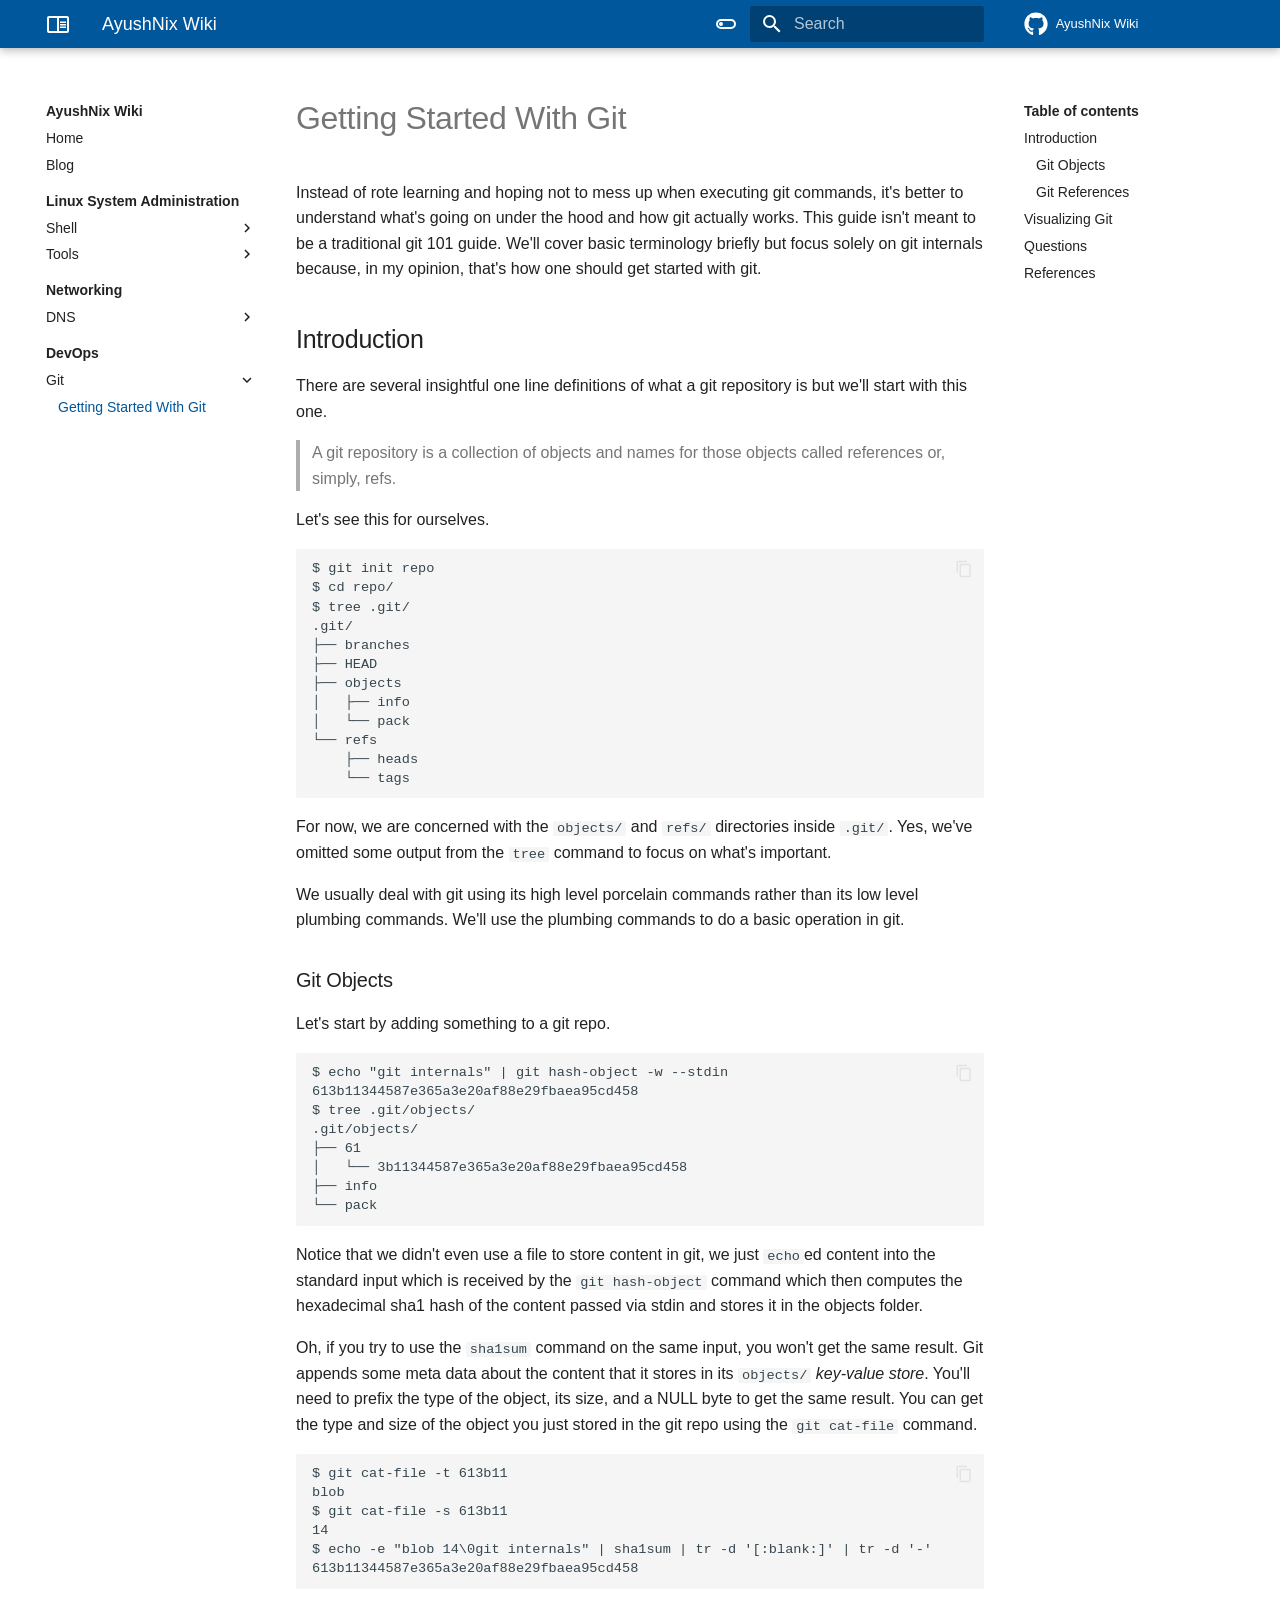
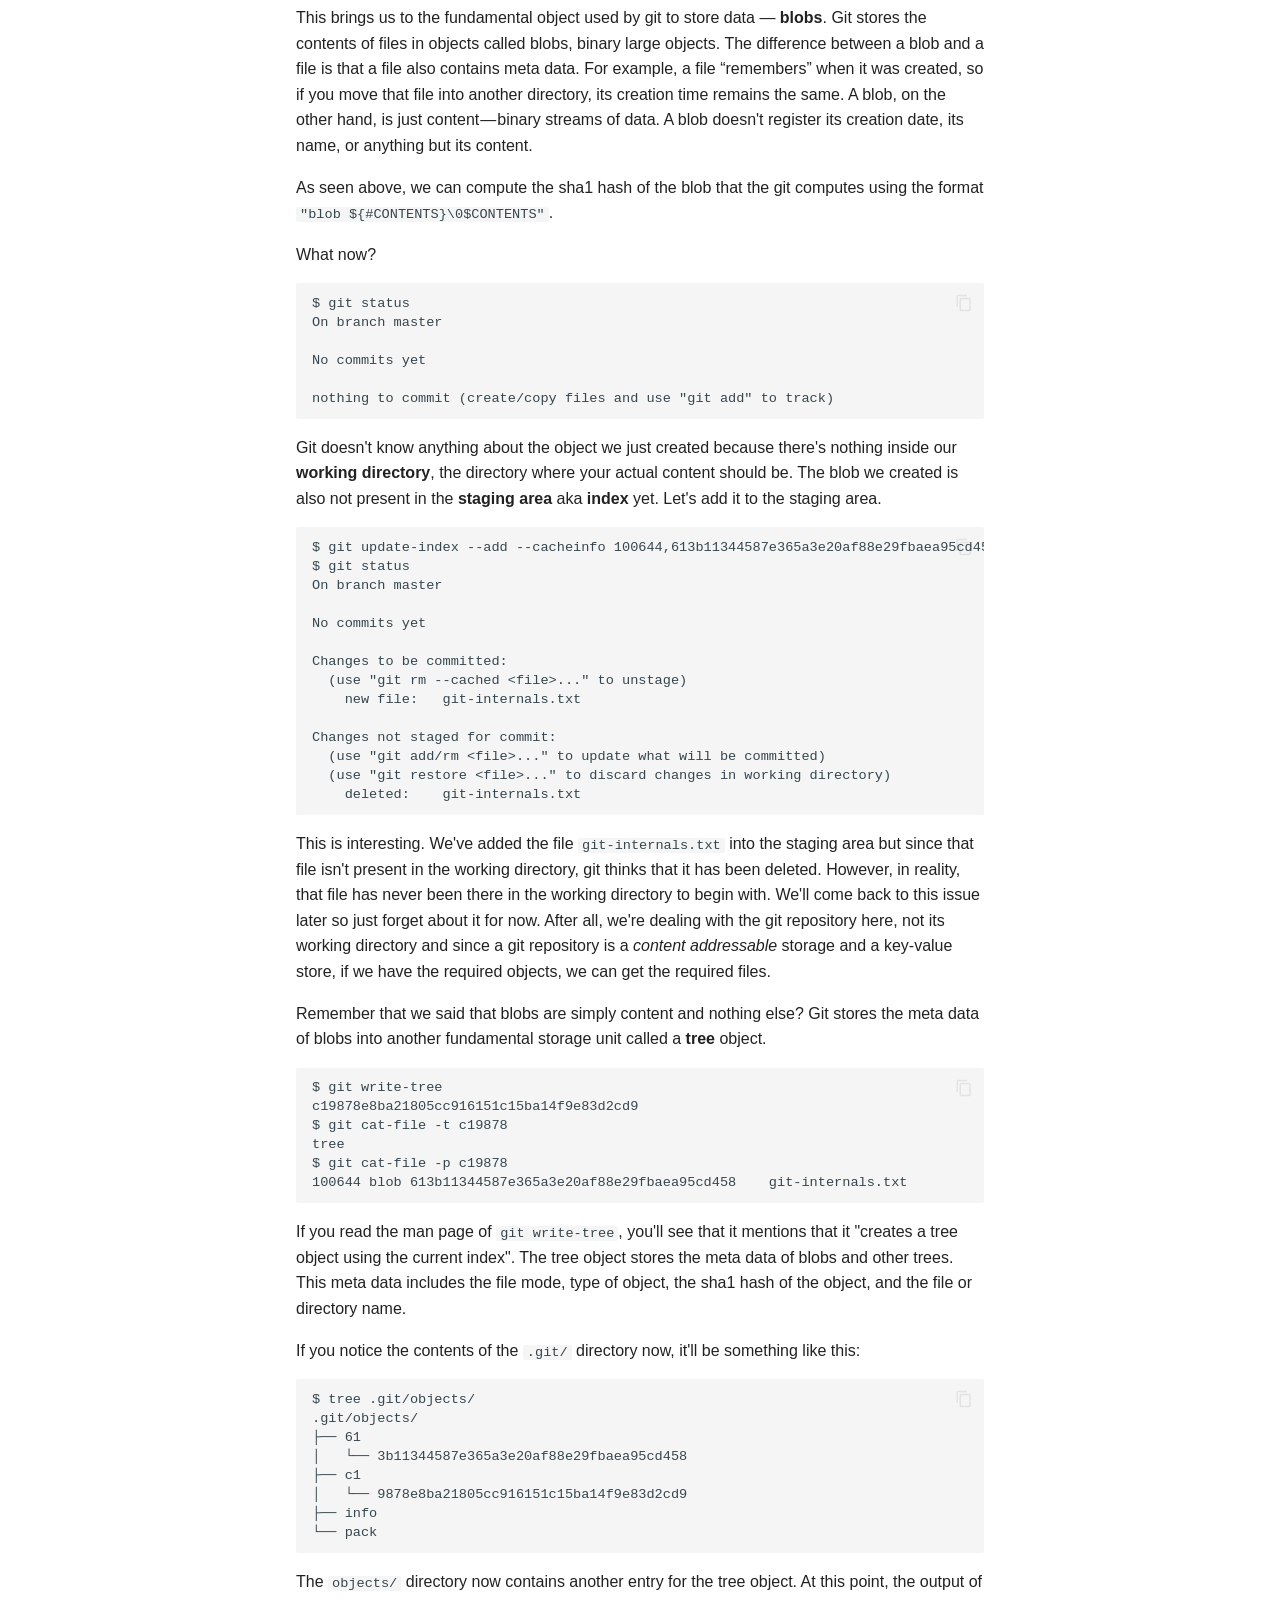
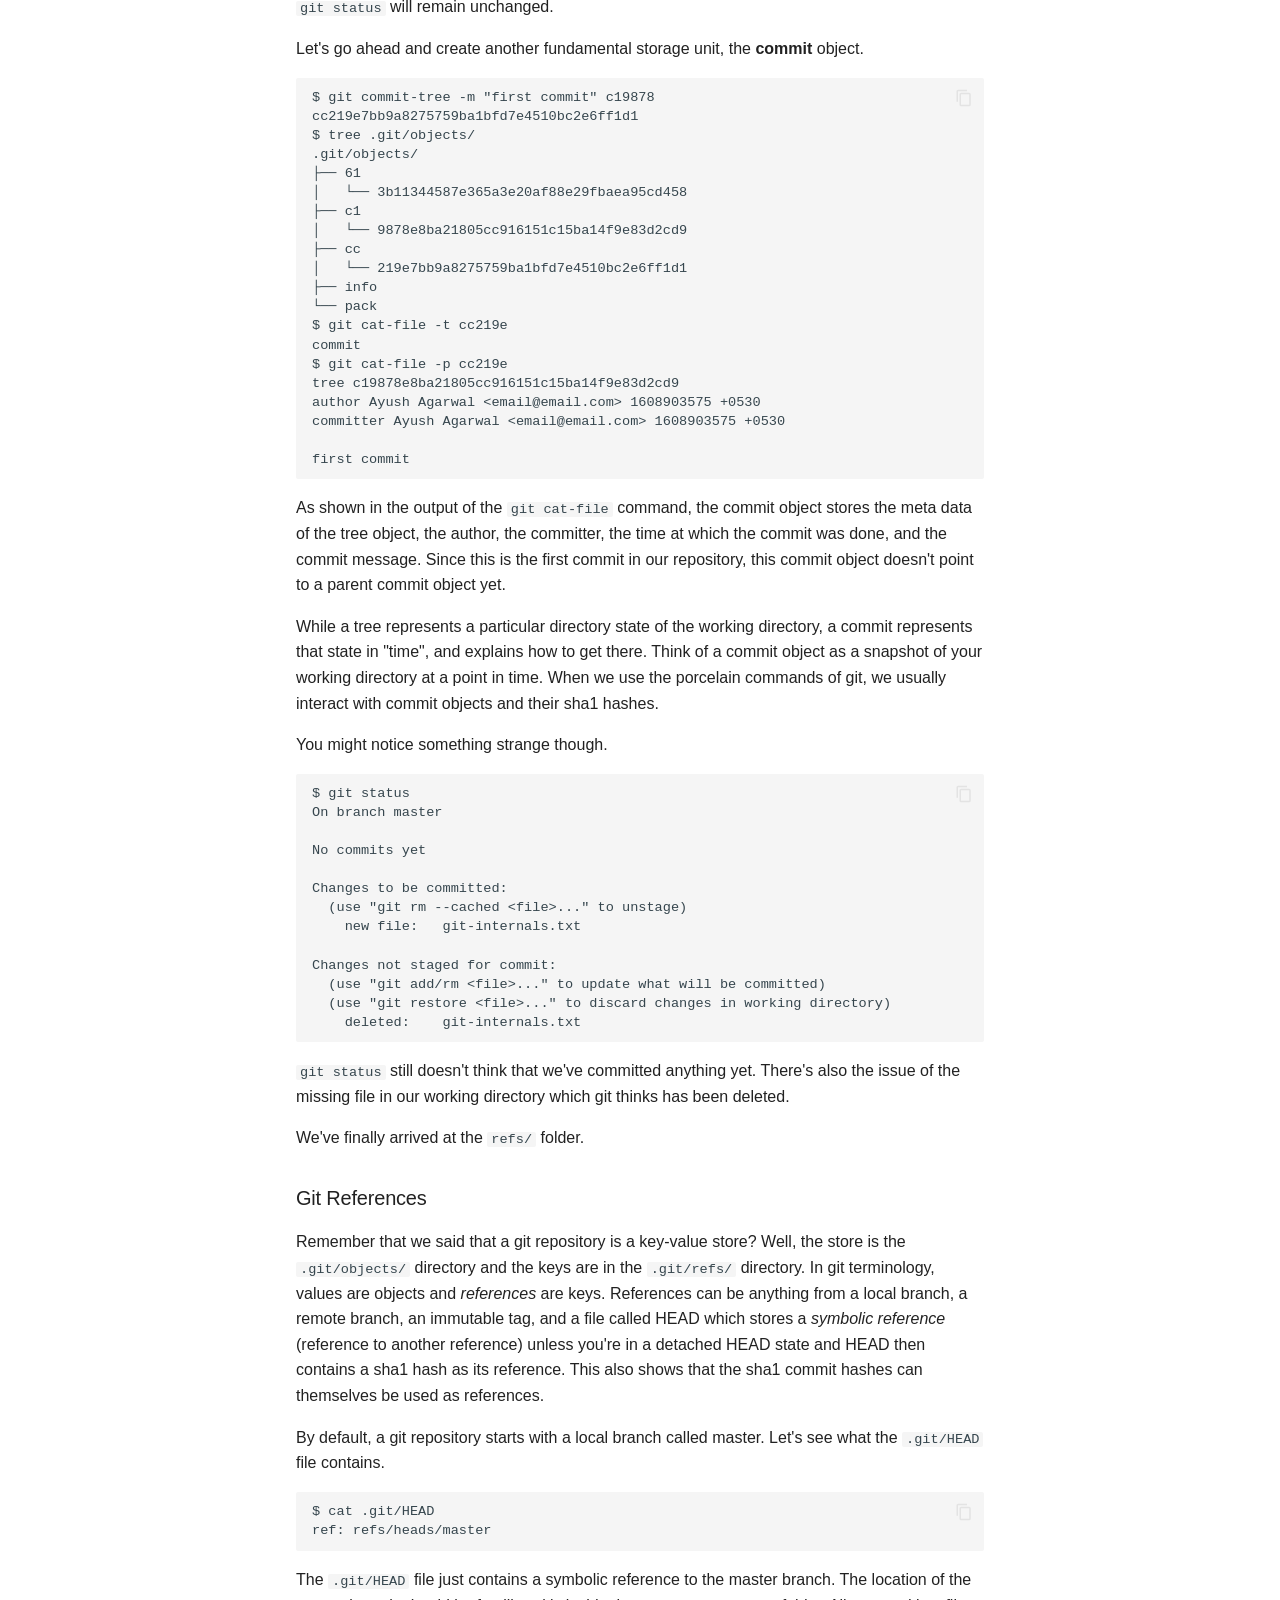
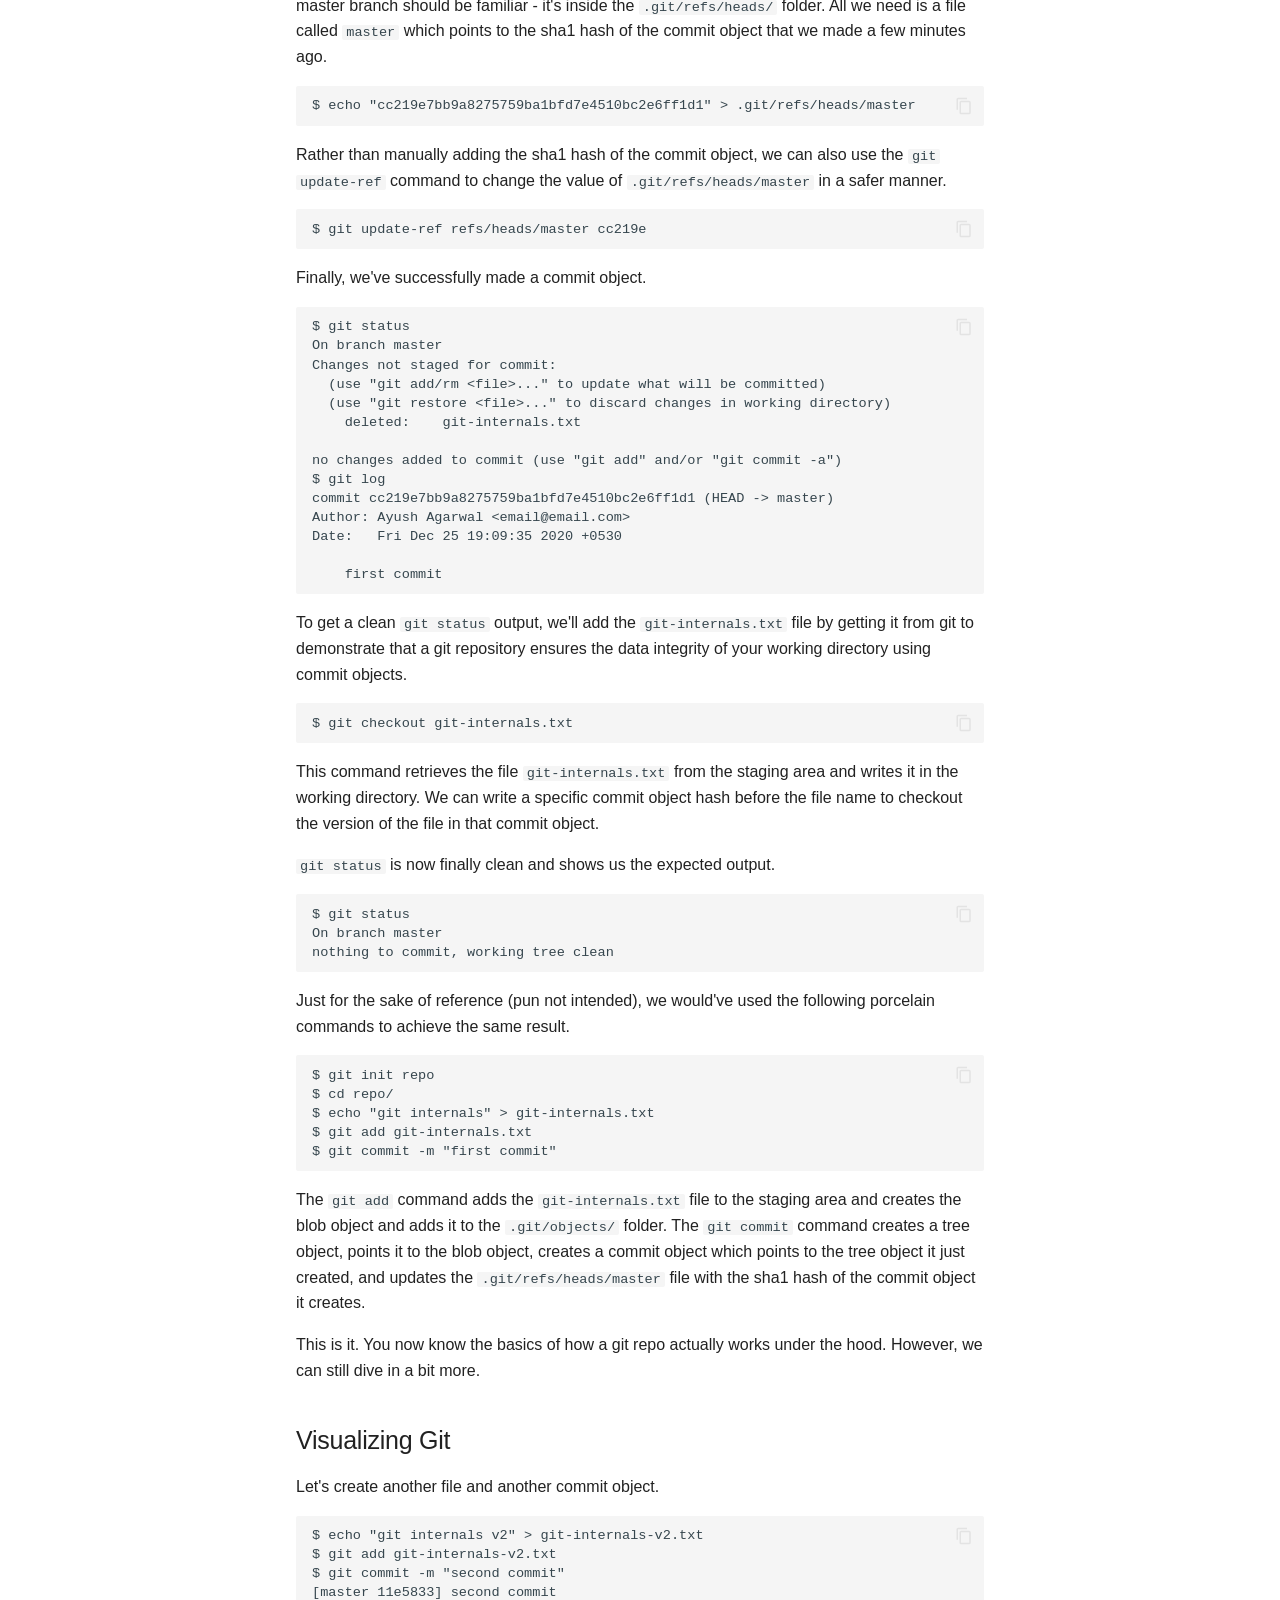
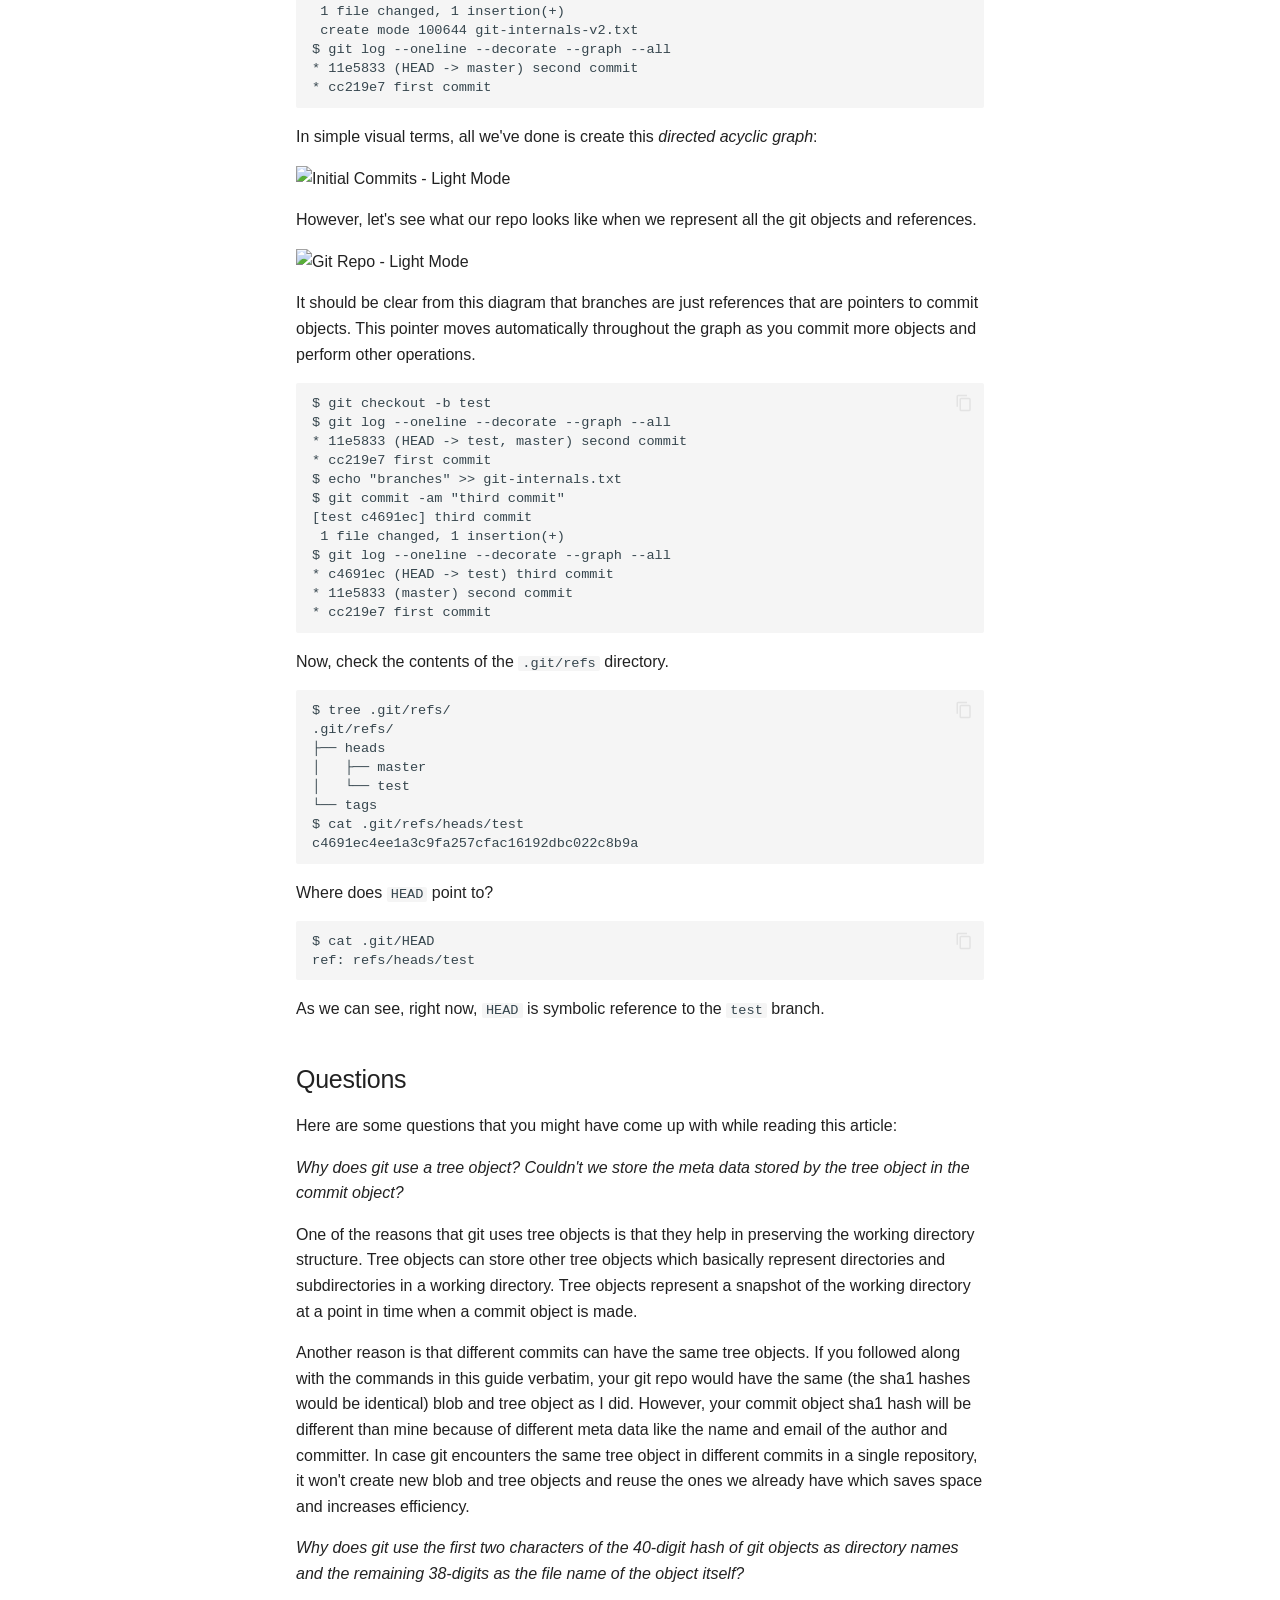
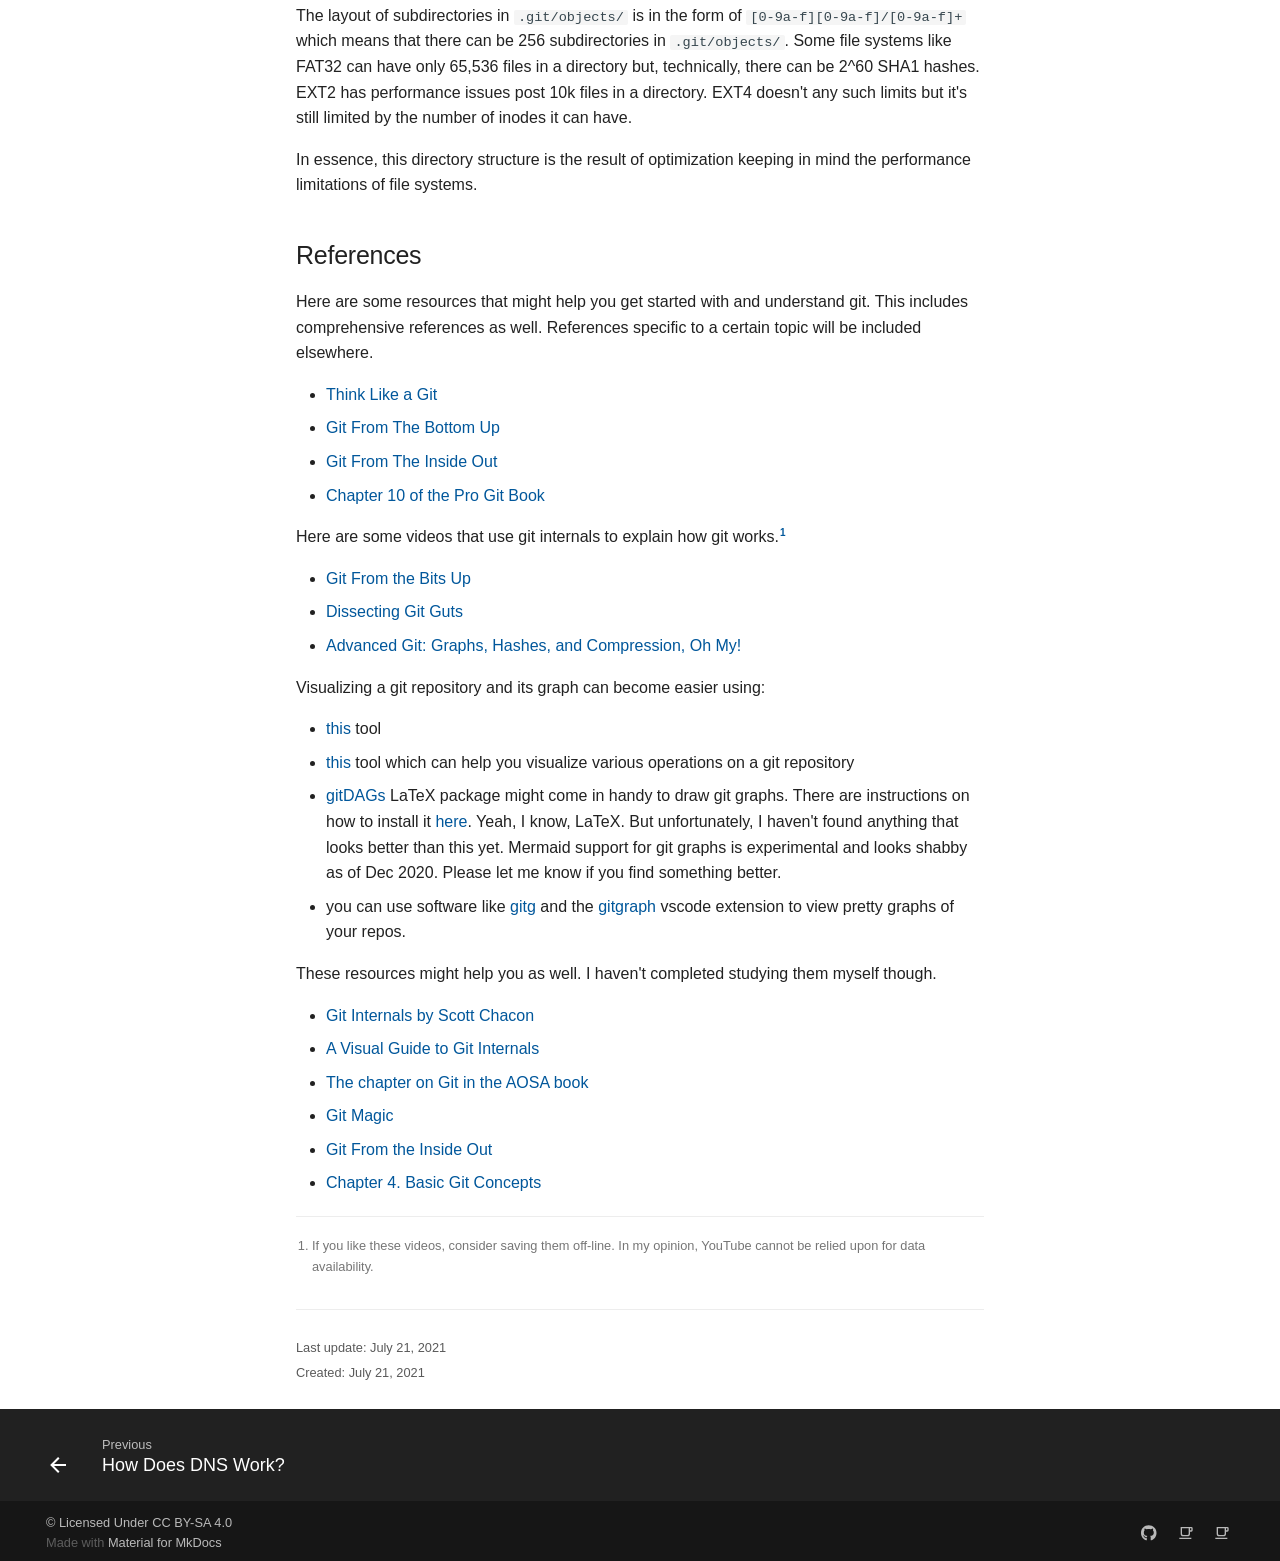
==== commit 18a28825: "Deployed f1e6499 with MkDocs version: 1.2.2" ====
--- a/devops/git/getting-started-with-git/index.html
+++ b/devops/git/getting-started-with-git/index.html
@@ -361,45 +361,6 @@
     <li class="md-nav__item">
       <a href="../../../sysadmin/tools/oneliners/" class="md-nav__link">
         one liners
-      </a>
-    </li>
-  
-
-          
-        </ul>
-      </nav>
-    </li>
-  
-
-          
-            
-  
-  
-  
-    
-    <li class="md-nav__item md-nav__item--nested">
-      
-      
-        <input class="md-nav__toggle md-toggle" data-md-toggle="__nav_3_3" type="checkbox" id="__nav_3_3" >
-      
-      <label class="md-nav__link" for="__nav_3_3">
-        Rants
-        <span class="md-nav__icon md-icon"></span>
-      </label>
-      <nav class="md-nav" aria-label="Rants" data-md-level="2">
-        <label class="md-nav__title" for="__nav_3_3">
-          <span class="md-nav__icon md-icon"></span>
-          Rants
-        </label>
-        <ul class="md-nav__list" data-md-scrollfix>
-          
-            
-  
-  
-  
-    <li class="md-nav__item">
-      <a href="../../../sysadmin/rants/linux/" class="md-nav__link">
-        Linux on Desktop is a Shit Show
       </a>
     </li>
   
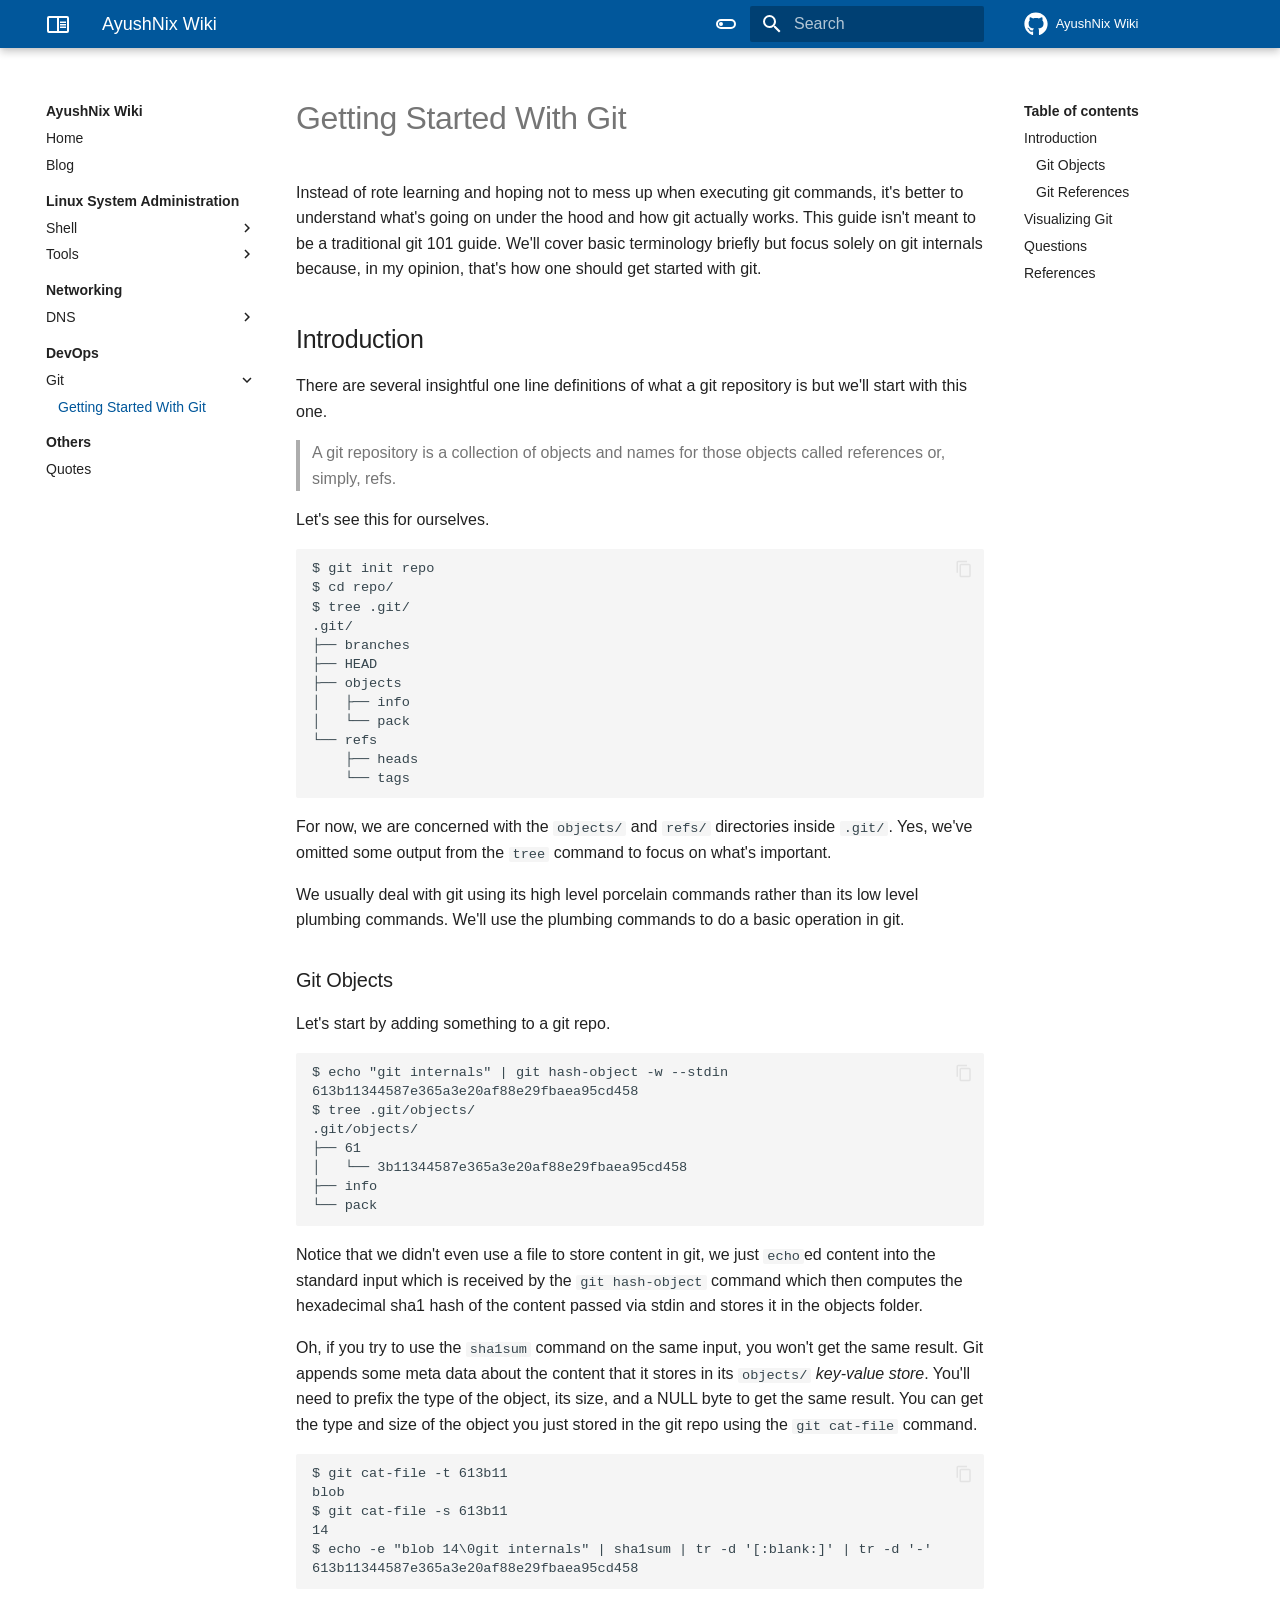
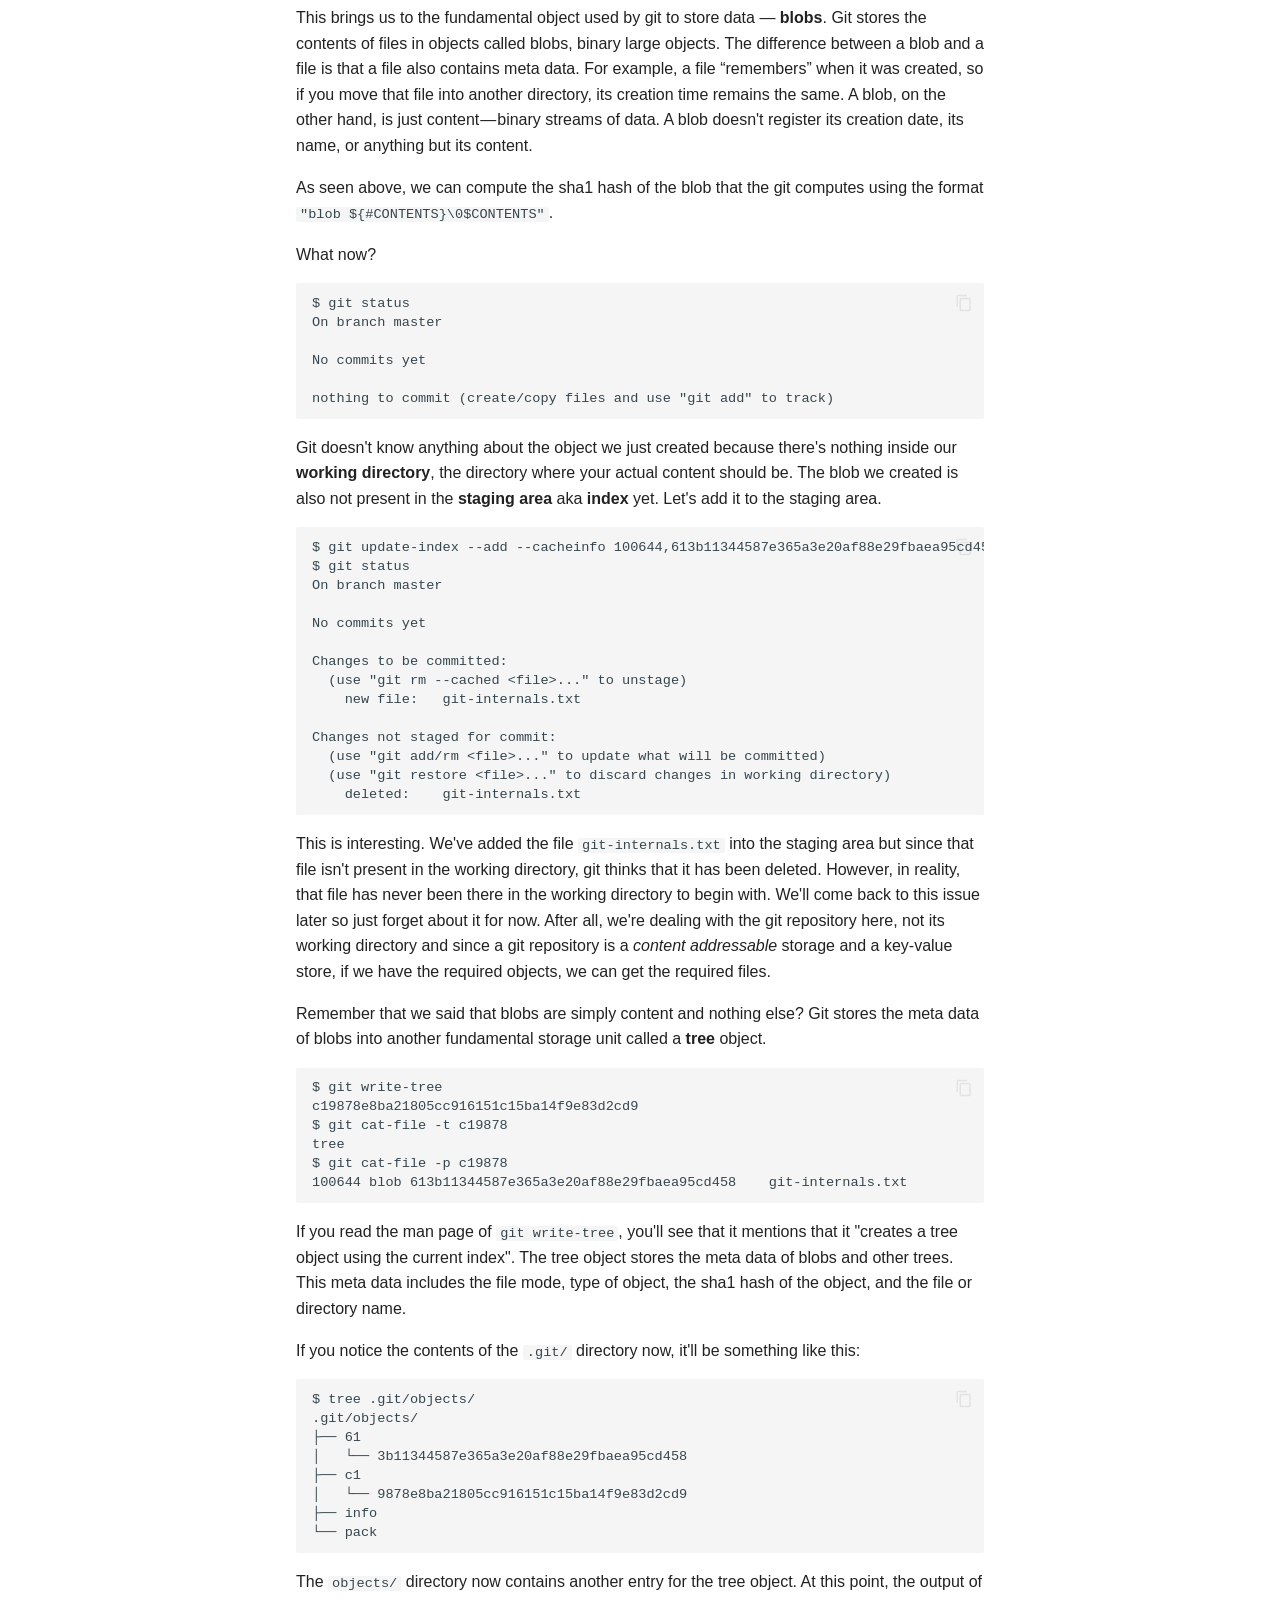
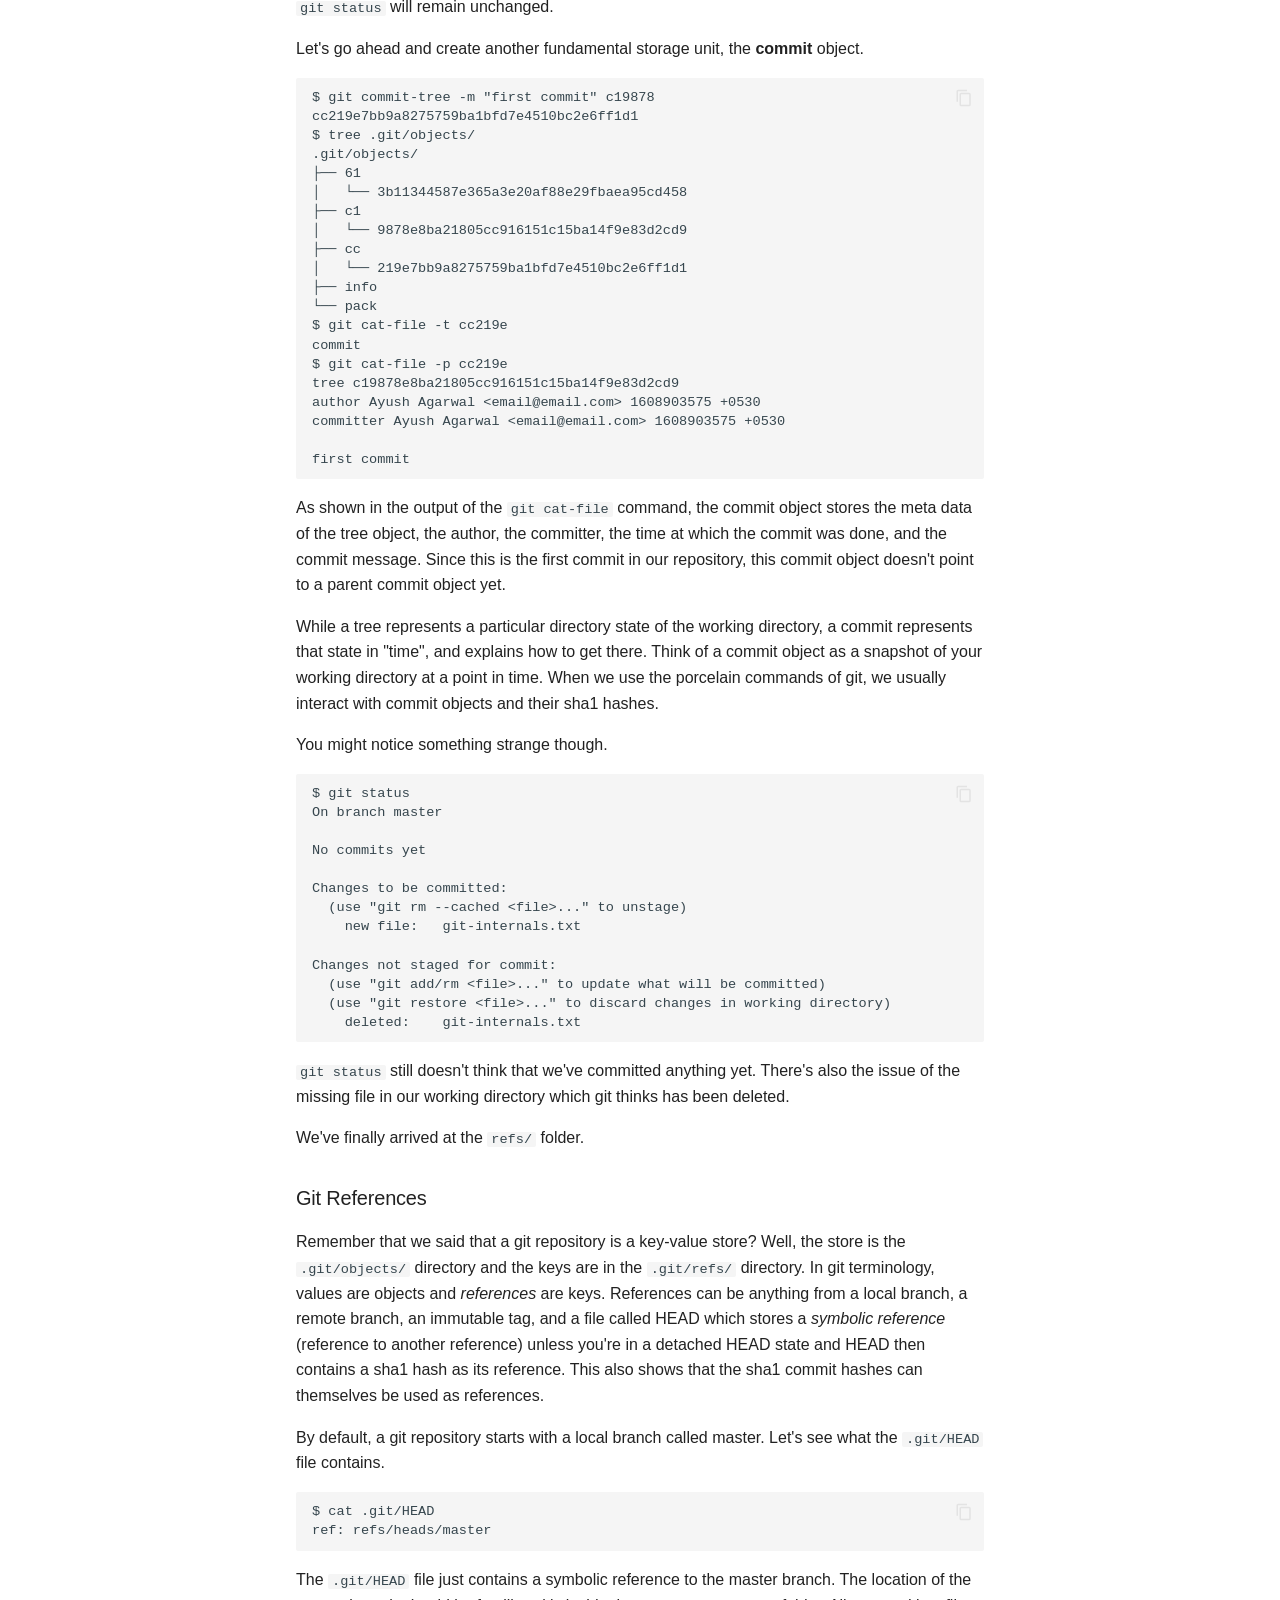
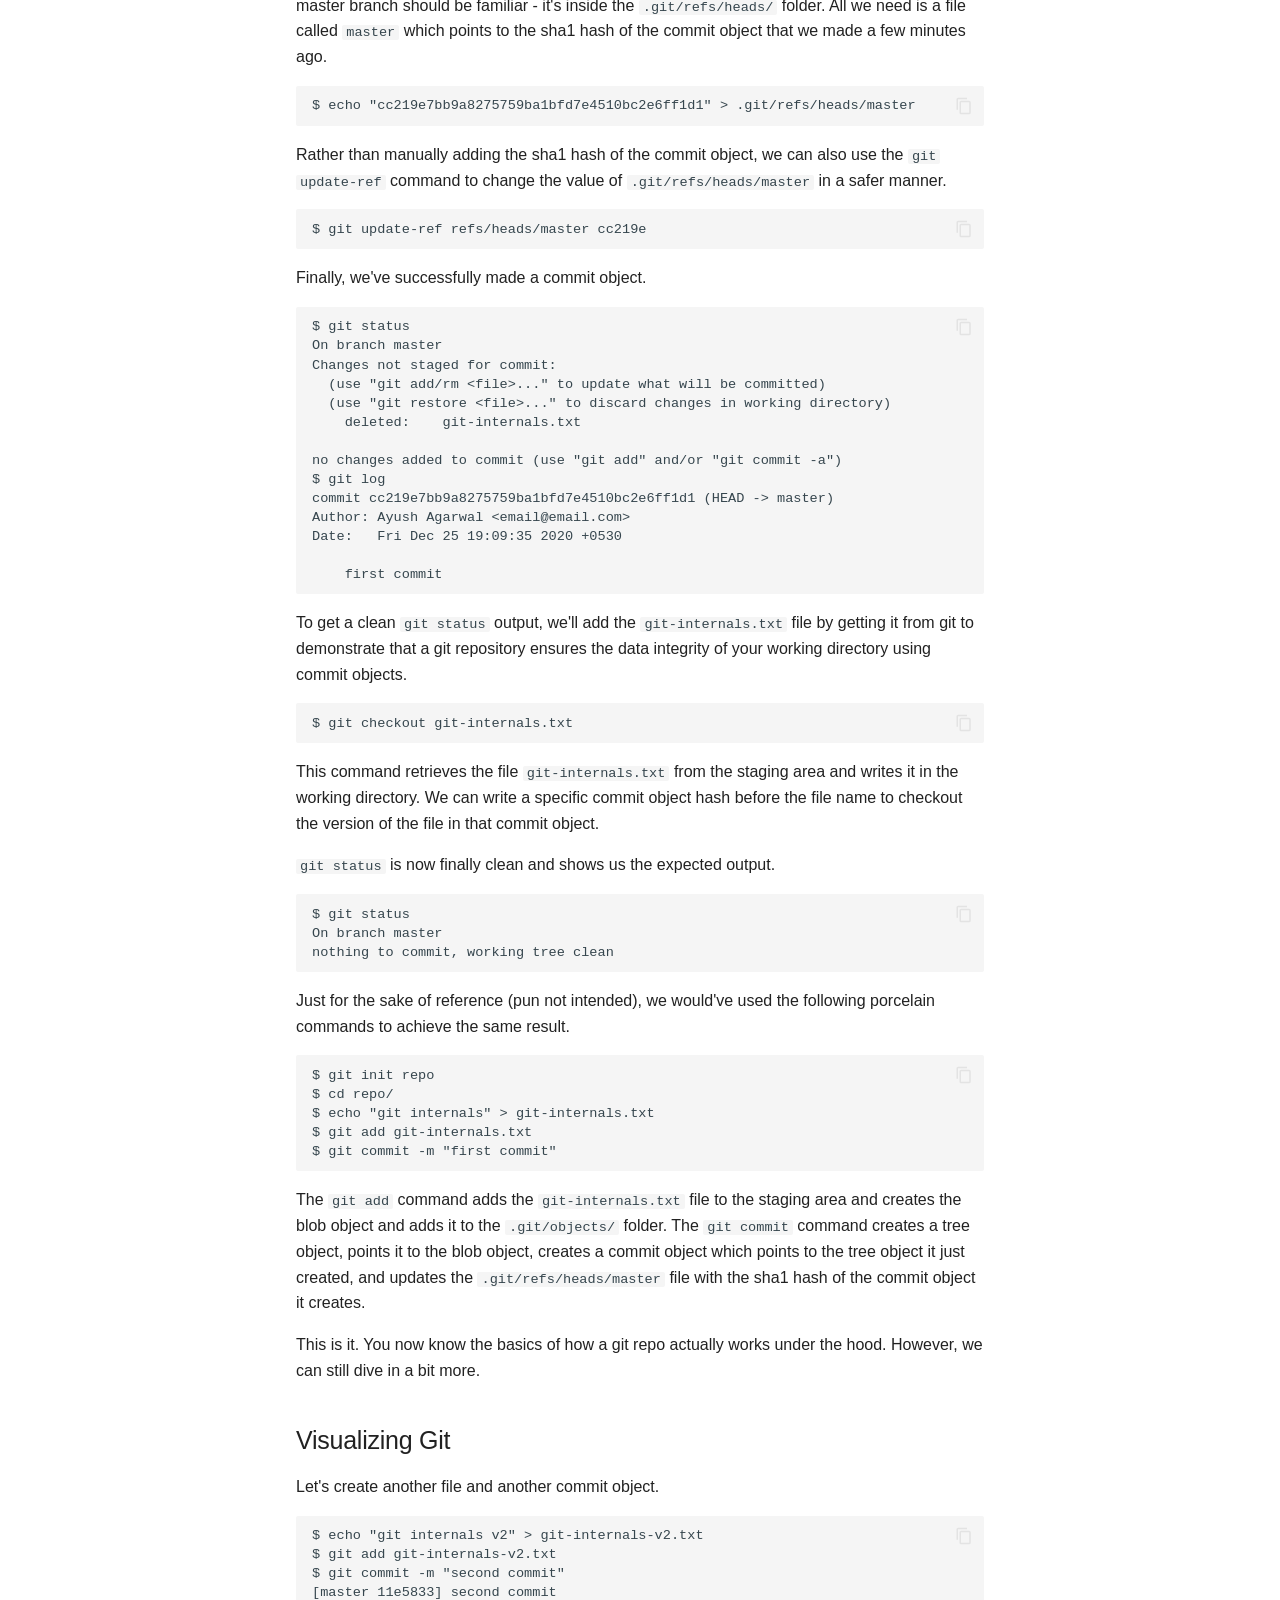
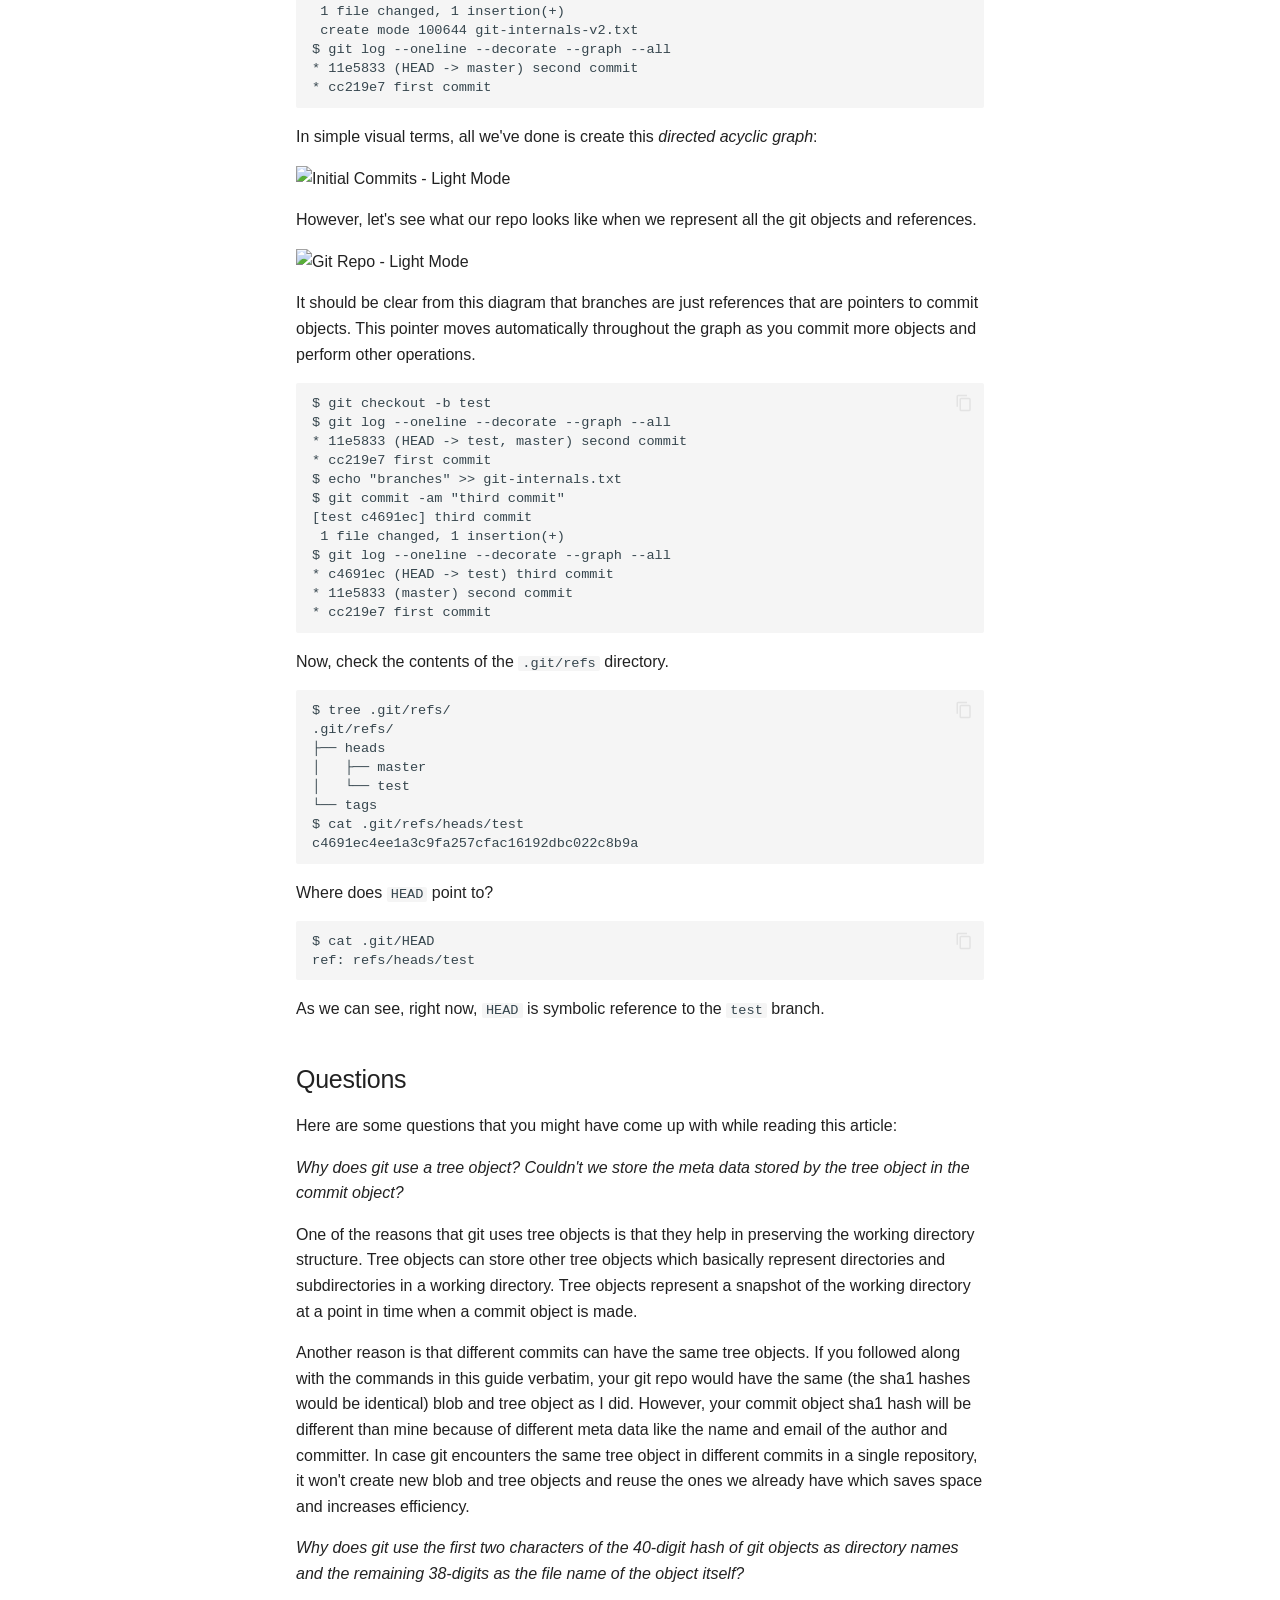
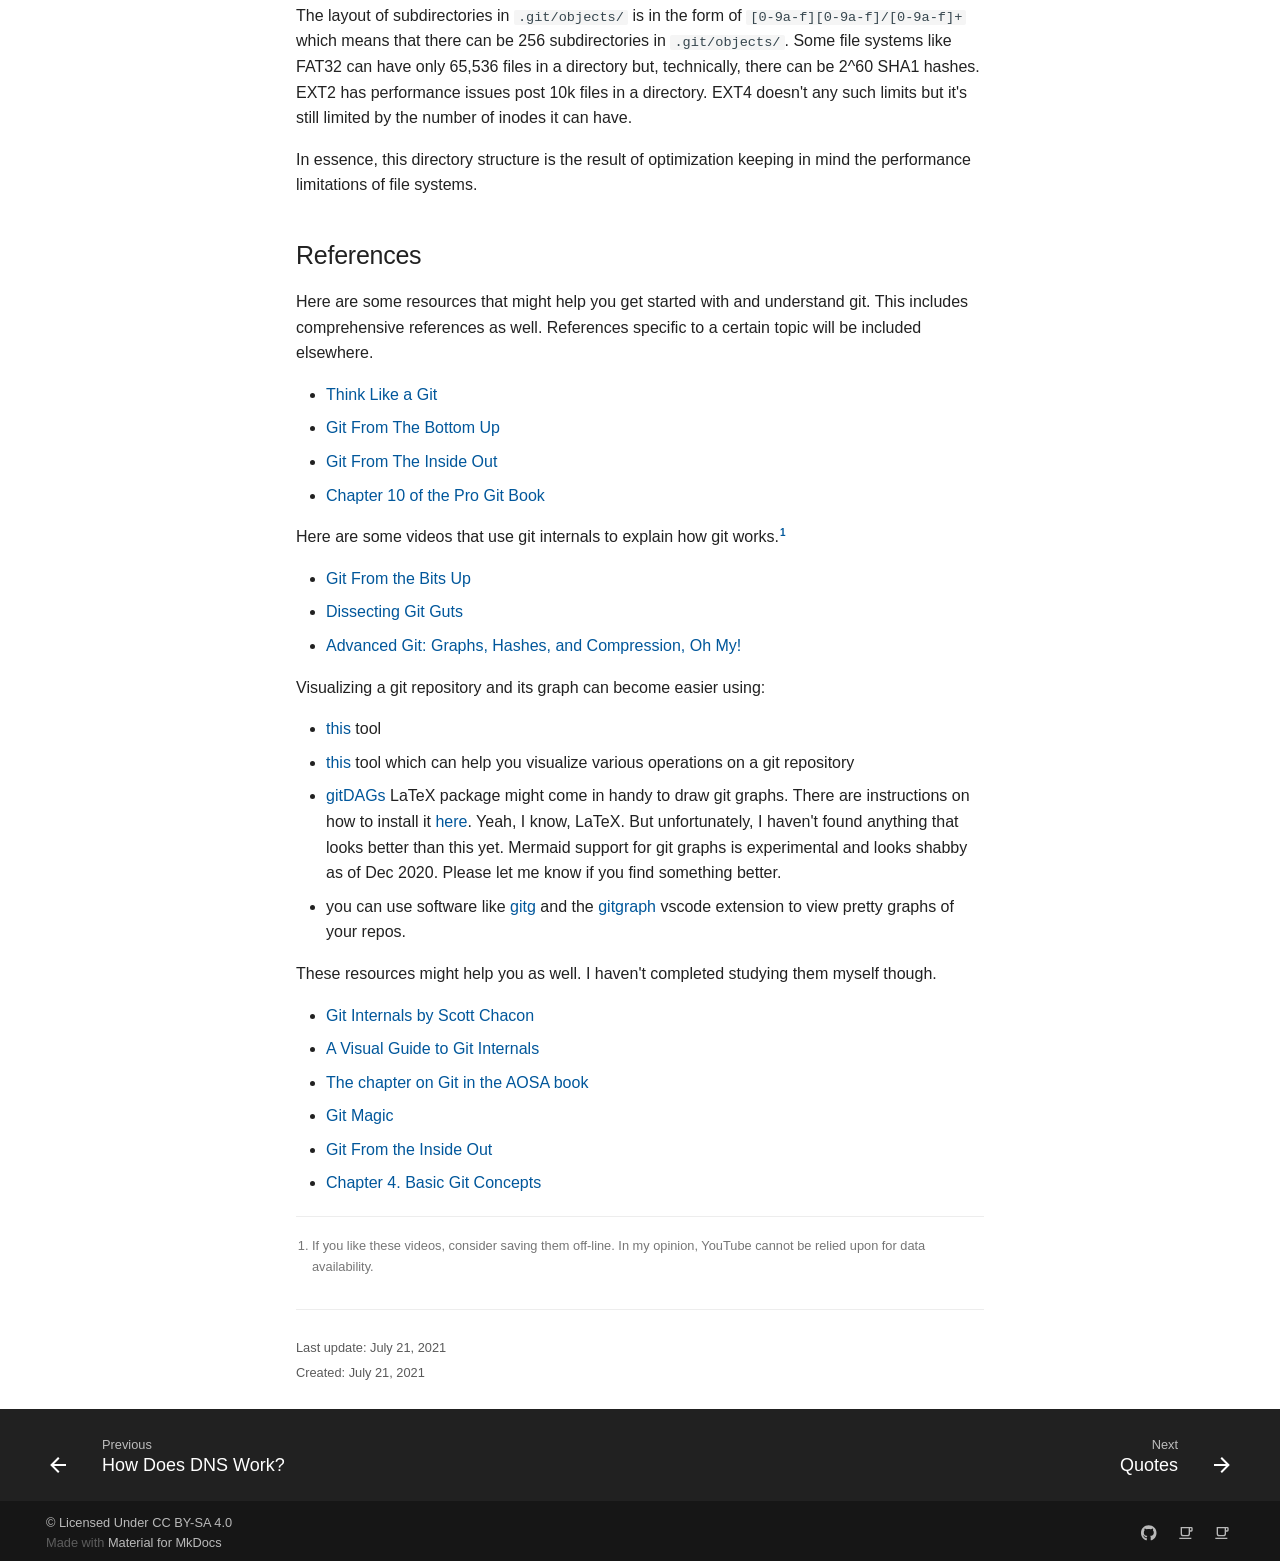
==== commit 3dba79de: "Deployed 39b4720 with MkDocs version: 1.2.2" ====
--- a/devops/git/getting-started-with-git/index.html
+++ b/devops/git/getting-started-with-git/index.html
@@ -315,6 +315,18 @@
   
 
           
+            
+  
+  
+  
+    <li class="md-nav__item">
+      <a href="../../../sysadmin/shell/external_commands/" class="md-nav__link">
+        External Commands
+      </a>
+    </li>
+  
+
+          
         </ul>
       </nav>
     </li>
@@ -591,6 +603,50 @@
           
         </ul>
       </nav>
+    </li>
+  
+
+          
+        </ul>
+      </nav>
+    </li>
+  
+
+    
+      
+      
+      
+
+  
+  
+  
+    
+      
+    
+    <li class="md-nav__item md-nav__item--section md-nav__item--nested">
+      
+      
+        <input class="md-nav__toggle md-toggle" data-md-toggle="__nav_6" type="checkbox" id="__nav_6" >
+      
+      <label class="md-nav__link" for="__nav_6">
+        Others
+        <span class="md-nav__icon md-icon"></span>
+      </label>
+      <nav class="md-nav" aria-label="Others" data-md-level="1">
+        <label class="md-nav__title" for="__nav_6">
+          <span class="md-nav__icon md-icon"></span>
+          Others
+        </label>
+        <ul class="md-nav__list" data-md-scrollfix>
+          
+            
+  
+  
+  
+    <li class="md-nav__item">
+      <a href="../../../others/quotes/" class="md-nav__link">
+        Quotes
+      </a>
     </li>
   
 
@@ -1090,6 +1146,21 @@
         </a>
       
       
+        
+        <a href="../../../others/quotes/" class="md-footer__link md-footer__link--next" aria-label="Next: Quotes" rel="next">
+          <div class="md-footer__title">
+            <div class="md-ellipsis">
+              <span class="md-footer__direction">
+                Next
+              </span>
+              Quotes
+            </div>
+          </div>
+          <div class="md-footer__button md-icon">
+            <svg xmlns="http://www.w3.org/2000/svg" viewBox="0 0 24 24"><path d="M4 11v2h12l-5.5 5.5 1.42 1.42L19.84 12l-7.92-7.92L10.5 5.5 16 11H4z"/></svg>
+          </div>
+        </a>
+      
     </nav>
   
   <div class="md-footer-meta md-typeset">
